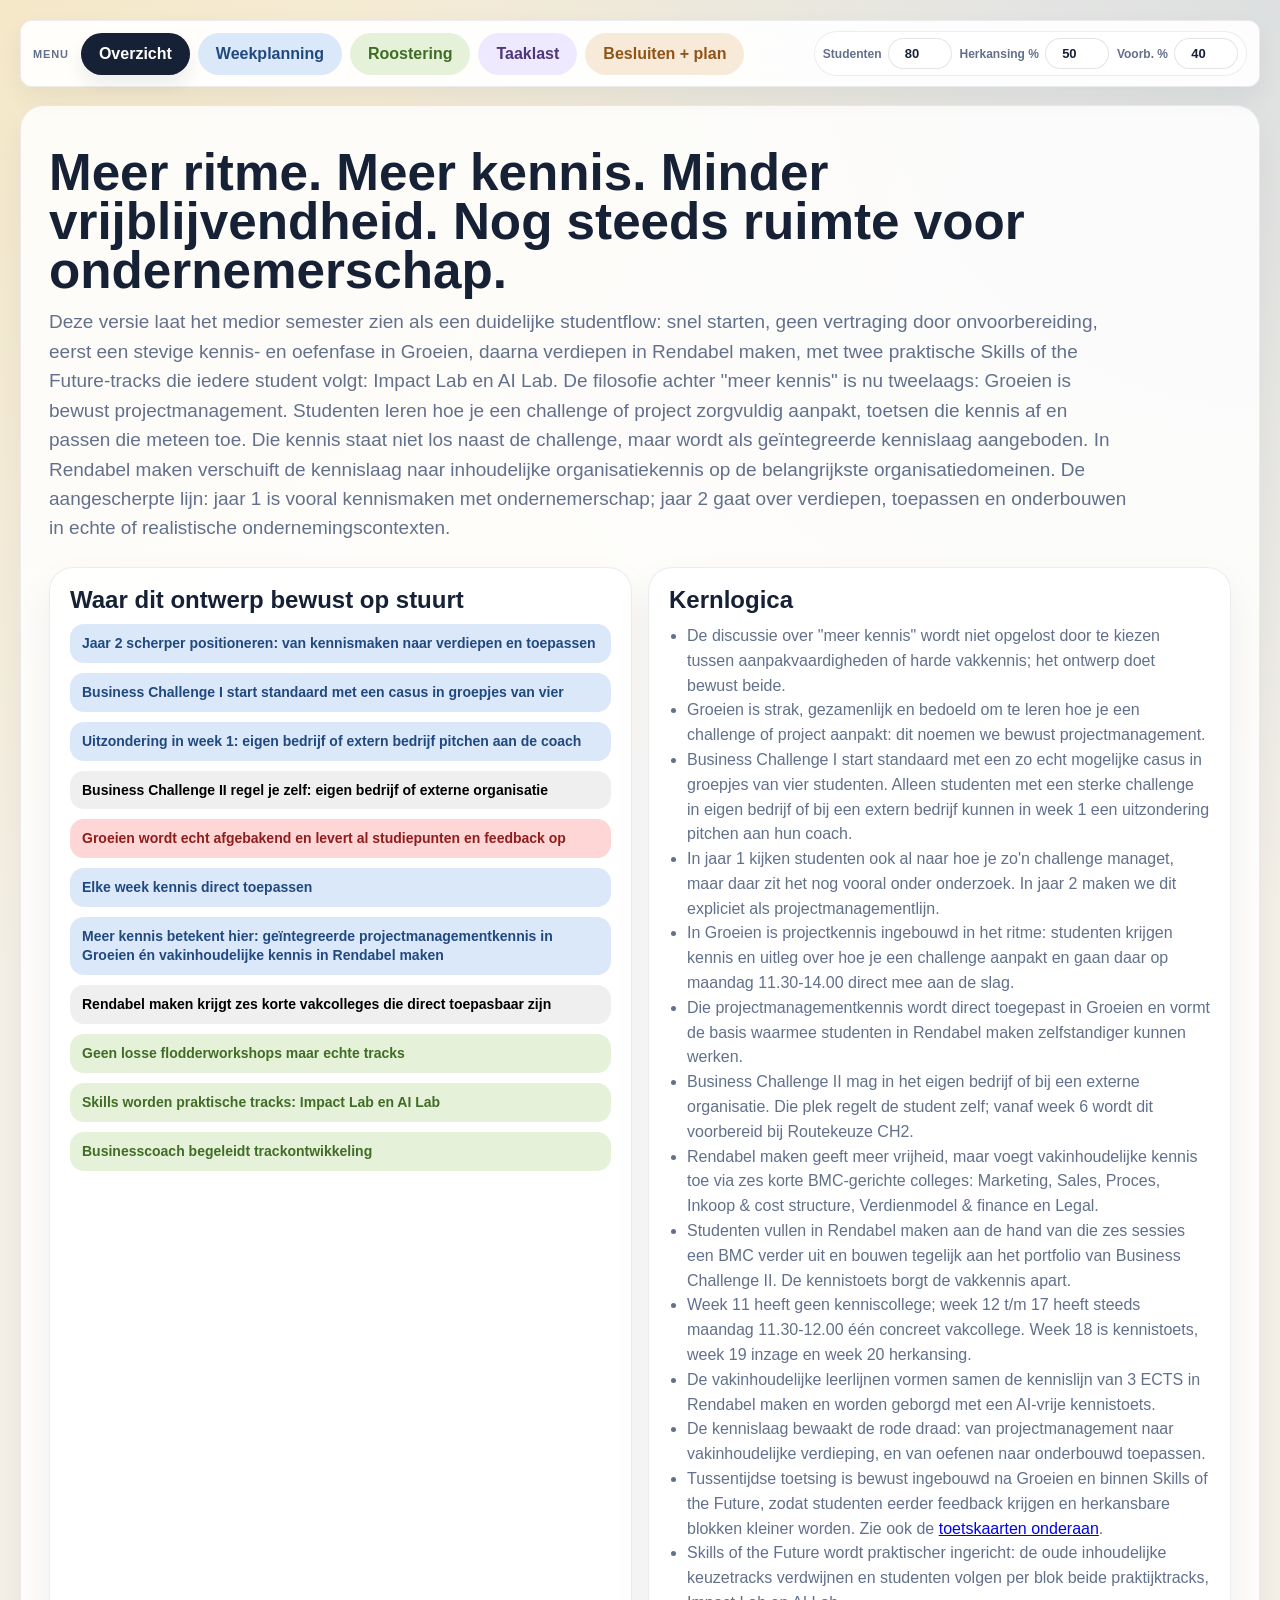
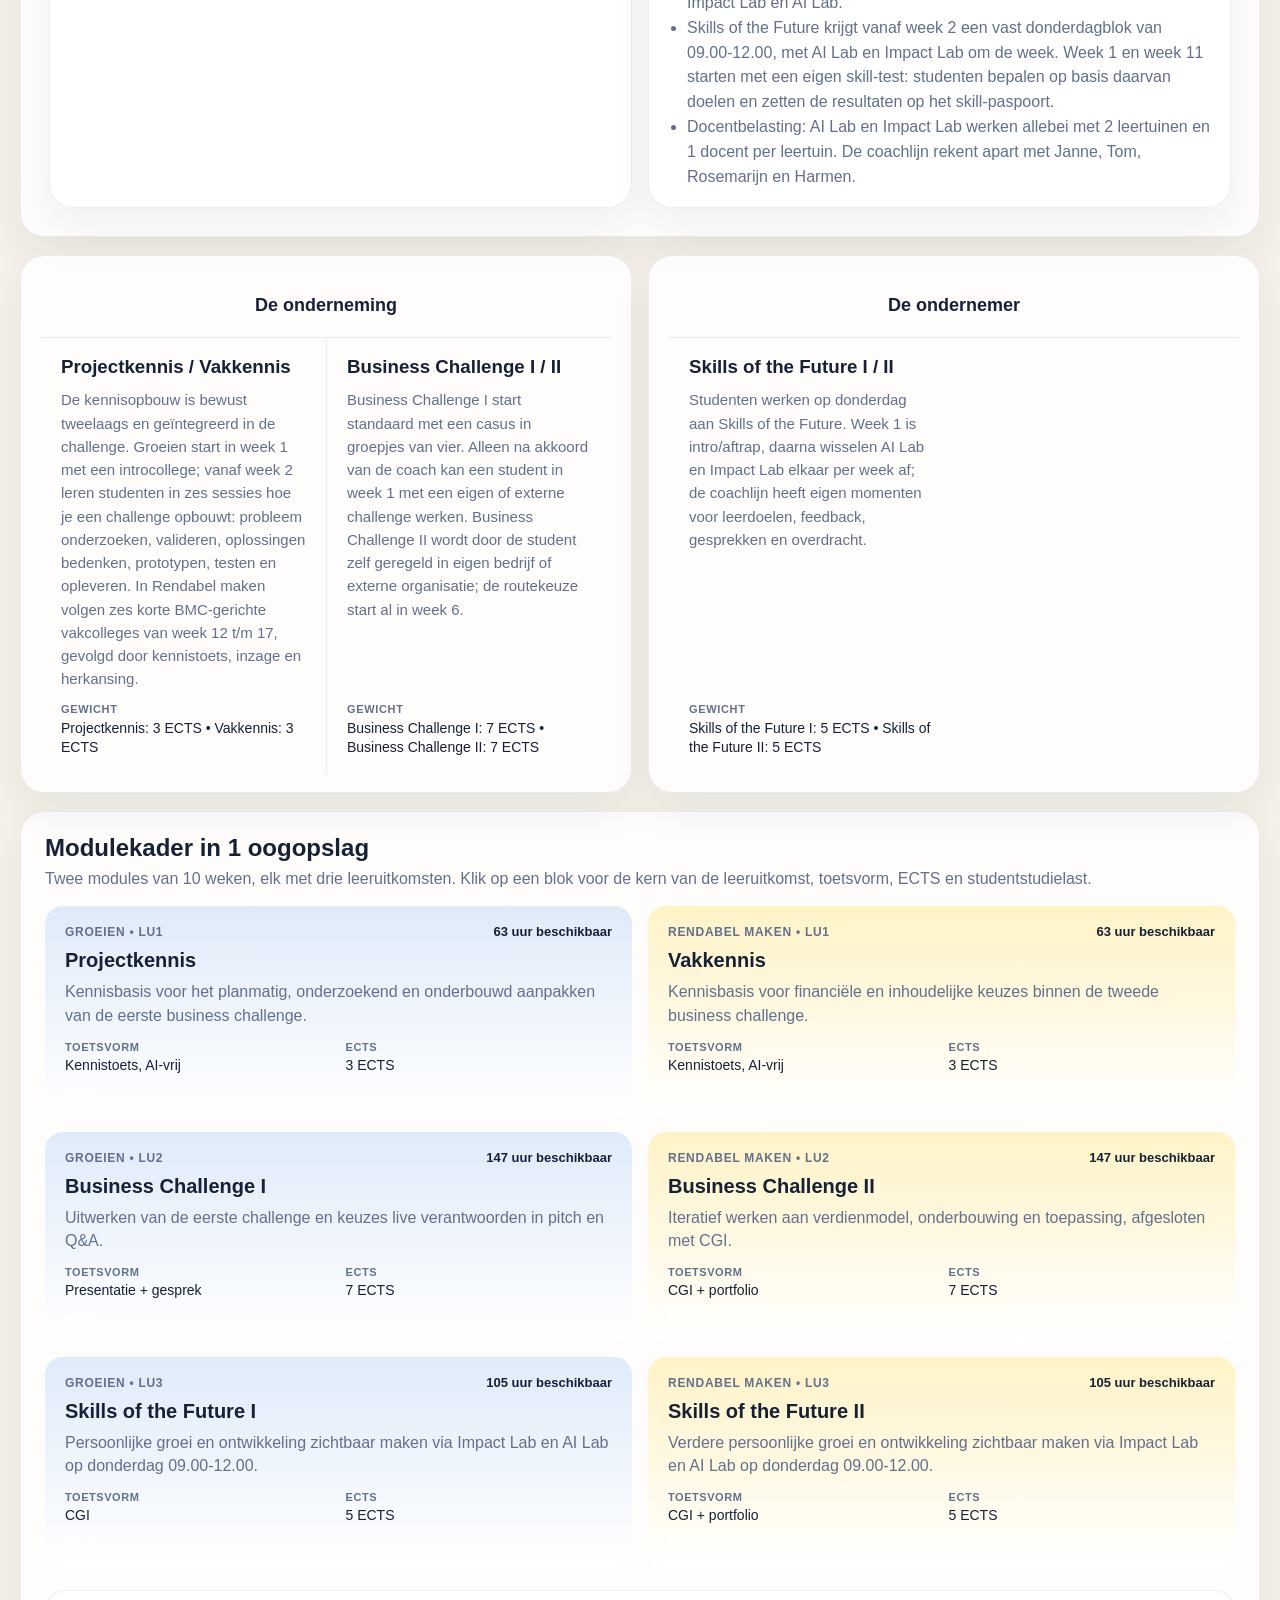
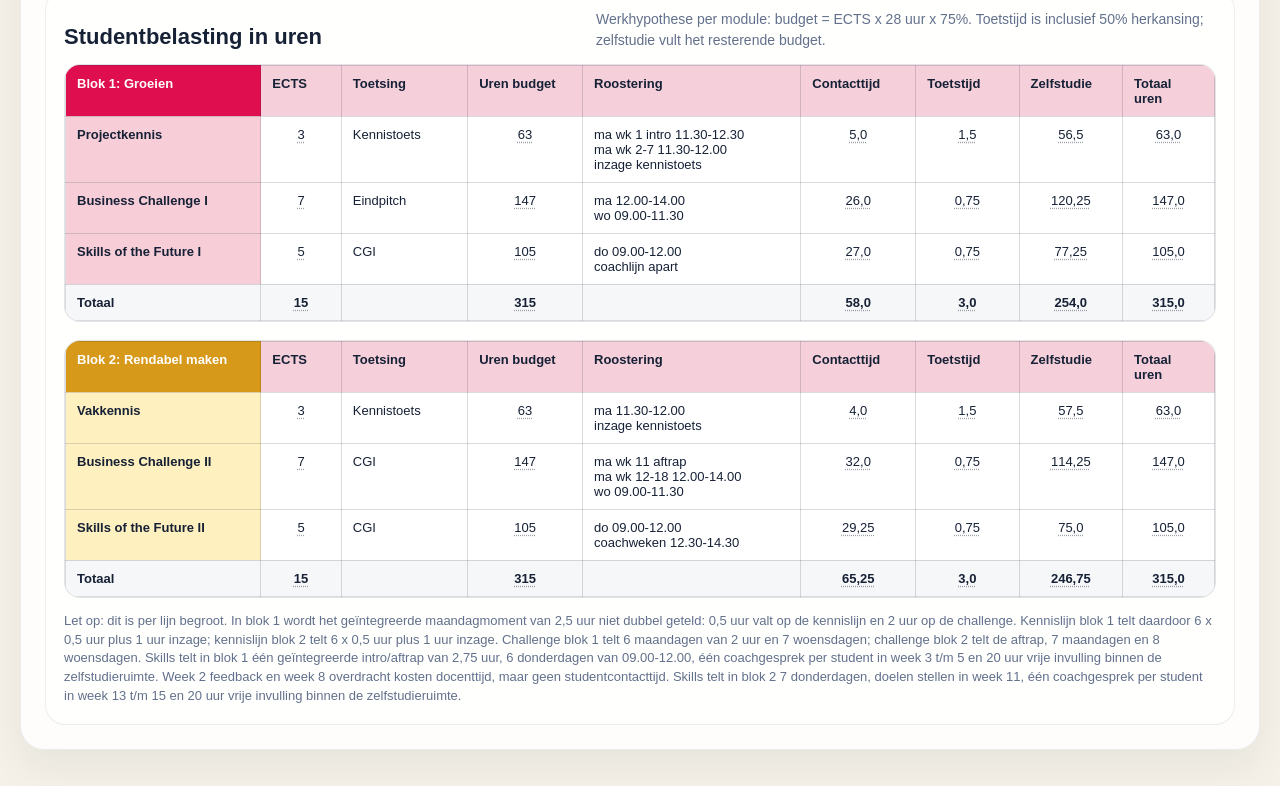
==== docs/besluiten/index.html @ fa3665d4 "update" ====
<!DOCTYPE html>
<html lang="nl">
  <head>
    <meta charset="utf-8" />
    <meta name="viewport" content="width=device-width, initial-scale=1" />
    <title>Praatplaat Medior Semester v52</title>
    <style>
      :root {
        --ink: #162136;
        --muted: #62708c;
        --page: #f5f1e8;
        --panel: rgba(255, 255, 255, 0.84);
        --slate: #2f3849;
        --blue: #2f61a8;
        --blue-soft: #dbe8f9;
        --green: #5f9d36;
        --green-soft: #e5f2d9;
        --orange: #d98b2f;
        --orange-soft: #f8ead8;
        --yellow: #f4bf3a;
        --yellow-soft: #fff1bf;
        --red: #d60000;
        --red-soft: #ffd6d6;
      }

      * {
        box-sizing: border-box;
      }

      body {
        margin: 0;
        font-family: "Avenir Next", "Segoe UI", sans-serif;
        background:
          radial-gradient(circle at top left, rgba(244, 191, 58, 0.18), transparent 24%),
          radial-gradient(circle at top right, rgba(47, 97, 168, 0.12), transparent 22%),
          var(--page);
        color: var(--ink);
      }

      .page {
        width: min(1680px, calc(100vw - 40px));
        margin: 20px auto 36px;
      }

      .panel,
      .card {
        background: var(--panel);
        border: 1px solid rgba(22, 33, 54, 0.08);
        border-radius: 24px;
        box-shadow: 0 18px 40px rgba(22, 33, 54, 0.06);
      }

      .hero {
        padding: 26px 28px 28px;
      }

      .eyebrow {
        display: inline-flex;
        align-items: center;
        padding: 8px 12px;
        border-radius: 999px;
        background: #ece3d1;
        color: #6c5114;
        font-size: 12px;
        font-weight: 800;
        letter-spacing: 0.08em;
        text-transform: uppercase;
      }

      h1 {
        margin: 16px 0 12px;
        font-size: clamp(34px, 4vw, 60px);
        line-height: 0.96;
        max-width: 1100px;
      }

      .lead {
        margin: 0;
        max-width: 1080px;
        font-size: 19px;
        line-height: 1.55;
        color: var(--muted);
      }

      .hero-grid,
      .summary-grid,
      .ects-grid {
        display: grid;
        gap: 16px;
      }

      .hero-grid {
        grid-template-columns: repeat(2, minmax(0, 1fr));
        margin-top: 24px;
      }

      .summary-grid {
        grid-template-columns: repeat(2, minmax(0, 1fr));
        margin-top: 18px;
      }

      .module-overview-panel {
        margin-top: 18px;
        padding: 22px 24px 24px;
      }

      .module-overview-panel h2,
      .module-overview-panel > p {
        margin: 0;
      }

      .module-overview-panel > p {
        margin-top: 8px;
        color: var(--muted);
      }

      .module-overview-grid {
        display: grid;
        grid-template-columns: repeat(2, minmax(0, 1fr));
        gap: 14px 16px;
        margin-top: 18px;
      }

      .module-overview-card {
        padding: 18px 20px;
        border-radius: 18px;
        background: rgba(255, 255, 255, 0.88);
        border: 1px solid rgba(22, 33, 54, 0.08);
        color: var(--ink);
      }

      .module-overview-card.blue {
        background: linear-gradient(180deg, rgba(219, 232, 249, 0.88), rgba(255, 255, 255, 0.92));
      }

      .module-overview-card.yellow {
        background: linear-gradient(180deg, rgba(255, 241, 191, 0.88), rgba(255, 255, 255, 0.92));
      }

      .module-overview-top {
        display: flex;
        align-items: baseline;
        justify-content: space-between;
        gap: 12px;
        margin-bottom: 10px;
      }

      .module-overview-label {
        font-size: 12px;
        font-weight: 800;
        letter-spacing: 0.06em;
        text-transform: uppercase;
        color: var(--muted);
      }

      .module-overview-hours {
        font-size: 13px;
        font-weight: 700;
        color: var(--ink);
        white-space: nowrap;
      }

      .module-overview-card h3 {
        margin: 0 0 8px;
        font-size: 20px;
      }

      .module-overview-card p {
        margin: 0;
        color: var(--muted);
        line-height: 1.45;
      }

      .module-overview-meta {
        margin-top: 14px;
        display: grid;
        grid-template-columns: repeat(2, minmax(0, 1fr));
        gap: 10px 14px;
      }

      .module-overview-meta span {
        display: block;
      }

      .module-overview-meta-label {
        font-size: 11px;
        font-weight: 800;
        letter-spacing: 0.05em;
        text-transform: uppercase;
        color: var(--muted);
      }

      .module-overview-meta-value {
        margin-top: 3px;
        font-size: 14px;
        line-height: 1.35;
        color: var(--ink);
      }

      .student-load-overview {
        margin-top: 22px;
        padding: 18px;
        border-radius: 20px;
        background: rgba(255, 255, 255, 0.72);
        border: 1px solid rgba(22, 33, 54, 0.08);
      }

      .student-load-overview-head {
        display: flex;
        align-items: end;
        justify-content: space-between;
        gap: 16px;
        margin-bottom: 14px;
      }

      .student-load-overview-head h3,
      .student-load-overview-head p {
        margin: 0;
      }

      .student-load-overview-head h3 {
        font-size: 22px;
      }

      .student-load-overview-head p {
        max-width: 620px;
        color: var(--muted);
        font-size: 14px;
        line-height: 1.45;
      }

      .student-load-modules {
        display: grid;
        gap: 18px;
      }

      .student-load-table-wrap {
        overflow-x: auto;
        border-radius: 16px;
        border: 1px solid rgba(22, 33, 54, 0.12);
        background: #fff;
      }

      .student-load-table {
        width: 100%;
        min-width: 980px;
        table-layout: fixed;
        border-collapse: collapse;
        color: var(--ink);
        font-size: 13px;
      }

      .student-load-table th,
      .student-load-table td {
        padding: 10px 11px;
        border: 1px solid rgba(22, 33, 54, 0.16);
        vertical-align: top;
      }

      .student-load-table th {
        background: #f5d0da;
        text-align: left;
        font-weight: 800;
      }

      .student-load-table .module-name {
        background: #df0f4f;
        color: #fff;
        font-weight: 900;
      }

      .student-load-table .module-name.yellow {
        background: #d79919;
      }

      .student-load-table .line-name {
        background: #f7ced8;
        font-weight: 800;
      }

      .student-load-table .line-name.yellow {
        background: #fff1bf;
      }

      .student-load-table .number {
        text-align: center;
        white-space: nowrap;
      }

      .student-load-table [data-cell-note] {
        cursor: help;
        text-decoration: underline dotted rgba(22, 33, 54, 0.42);
        text-underline-offset: 3px;
      }

      .student-load-table .total-row td {
        background: rgba(22, 33, 54, 0.035);
        font-weight: 900;
      }

      .student-load-note {
        margin: 12px 0 0;
        color: var(--muted);
        font-size: 13px;
        line-height: 1.45;
      }

      .cell-note-popover {
        position: fixed;
        z-index: 40;
        max-width: 320px;
        padding: 12px 14px;
        border-radius: 14px;
        background: var(--ink);
        color: #fff;
        box-shadow: 0 18px 40px rgba(22, 33, 54, 0.22);
        font-size: 13px;
        line-height: 1.45;
      }

      .cell-note-popover strong {
        display: block;
        margin-bottom: 4px;
      }

      .summary-cluster {
        padding: 0;
        overflow: hidden;
      }

      .summary-cluster-head {
        display: flex;
        align-items: center;
        justify-content: center;
        min-height: 64px;
        padding: 14px 18px;
        border-bottom: 1px solid rgba(22, 33, 54, 0.08);
        font-size: 18px;
        font-weight: 800;
        text-align: center;
      }

      .summary-cluster-grid {
        display: grid;
        grid-template-columns: repeat(2, minmax(0, 1fr));
        flex: 1;
      }

      .summary-subcard {
        min-height: 100%;
        padding: 18px 20px;
        display: flex;
        flex-direction: column;
      }

      .summary-subcard + .summary-subcard {
        border-left: 1px solid rgba(22, 33, 54, 0.08);
      }

      .ects-grid {
        grid-template-columns: repeat(4, minmax(220px, 1fr));
        margin-top: 18px;
      }

      .deadline-grid {
        display: grid;
        grid-template-columns: repeat(3, minmax(0, 1fr));
        gap: 14px;
        margin-top: 18px;
      }

      .deadline-card {
        border: 1px solid rgba(22, 33, 54, 0.08);
        border-radius: 18px;
        padding: 16px;
        background: #fff;
        box-shadow: 0 12px 30px rgba(22, 33, 54, 0.05);
      }

      .deadline-card.blue {
        background: var(--blue-soft);
      }

      .deadline-card.green {
        background: var(--green-soft);
      }

      .deadline-card.yellow {
        background: var(--yellow-soft);
      }

      .deadline-card h3 {
        margin: 0 0 10px;
        font-size: 18px;
      }

      .deadline-card ul {
        margin: 0;
        padding-left: 18px;
        color: #38465f;
        line-height: 1.45;
      }

      .deadline-card li + li {
        margin-top: 8px;
      }

      .deadline-card strong {
        color: var(--ink);
      }

      .assessments-panel {
        margin-top: 22px;
        padding: 22px 24px 24px;
      }

      .assessments-panel h2,
      .assessments-panel > p {
        margin: 0;
      }

      .assessments-panel > p {
        margin-top: 8px;
        color: var(--muted);
      }

      .card {
        padding: 18px 20px;
      }

      .summary-grid .card {
        display: flex;
        flex-direction: column;
      }

      .card h2,
      .card h3 {
        margin: 0 0 10px;
      }

      .summary-meta {
        margin-top: auto;
        padding-top: 12px;
        display: flex;
        flex-direction: column;
        gap: 4px;
      }

      .summary-meta-label {
        font-size: 11px;
        font-weight: 800;
        letter-spacing: 0.06em;
        text-transform: uppercase;
        color: var(--muted);
      }

      .summary-meta-value {
        font-size: 14px;
        line-height: 1.35;
        color: var(--ink);
      }

      .mini-list {
        margin: 0;
        padding-left: 18px;
        color: var(--muted);
        line-height: 1.55;
      }

      .coverage-location {
        display: block;
        margin-top: 3px;
        color: var(--ink);
        font-size: 14px;
        font-weight: 700;
      }

      .decision-status {
        display: inline-flex;
        align-items: center;
        margin-right: 6px;
        padding: 2px 7px;
        border-radius: 999px;
        background: rgba(93, 152, 53, 0.16);
        color: #356b17;
        font-size: 10px;
        font-weight: 900;
        letter-spacing: 0.04em;
        text-transform: uppercase;
      }

      .decision-callout {
        margin-top: 18px;
        padding: 16px 18px;
        border: 1px solid rgba(47, 97, 168, 0.18);
        border-radius: 16px;
        background: rgba(219, 232, 249, 0.42);
      }

      .decision-callout h3 {
        margin: 0 0 10px;
        font-size: 17px;
      }

      .decision-callout.urgent {
        border-color: rgba(206, 41, 36, 0.28);
        background: rgba(255, 218, 218, 0.52);
      }

      .decision-priority {
        display: inline-flex;
        align-items: center;
        justify-content: center;
        width: 22px;
        height: 22px;
        margin-right: 8px;
        border-radius: 999px;
        background: #ce2924;
        color: #fff;
        font-size: 14px;
        font-weight: 950;
      }

      .chips {
        display: grid;
        grid-template-columns: 1fr;
        gap: 10px;
      }

      .quick-nav {
        display: flex;
        flex-wrap: wrap;
        gap: 12px;
        margin-top: 18px;
      }

      .site-menu {
        position: sticky;
        top: 0;
        z-index: 20;
        display: flex;
        flex-wrap: wrap;
        gap: 8px;
        align-items: center;
        margin: 0 0 18px;
        padding: 10px 12px;
        border: 1px solid rgba(22, 33, 54, 0.08);
        border-radius: 12px;
        background: rgba(255, 255, 255, 0.92);
        backdrop-filter: blur(12px);
        box-shadow: 0 10px 24px rgba(22, 33, 54, 0.06);
      }

      .page-surface[hidden] {
        display: none !important;
      }

      .site-menu .assumption-controls {
        margin-left: auto;
      }

      .site-menu-label {
        margin-right: 4px;
        color: var(--muted);
        font-size: 11px;
        font-weight: 800;
        letter-spacing: 0.08em;
        text-transform: uppercase;
      }

      .quick-nav .mode-switch {
        margin-left: auto;
      }

      .nav-pill {
        border: 0;
        border-radius: 999px;
        padding: 12px 18px;
        font: inherit;
        font-size: 16px;
        font-weight: 800;
        cursor: pointer;
        transition: transform 0.14s ease, box-shadow 0.14s ease;
      }

      .nav-pill.active {
        box-shadow: inset 0 0 0 2px rgba(22, 33, 54, 0.18), 0 10px 18px rgba(22, 33, 54, 0.08);
      }

      .nav-pill:hover {
        transform: translateY(-1px);
        box-shadow: 0 10px 18px rgba(22, 33, 54, 0.09);
      }

      .nav-pill.neutral {
        background: var(--ink);
        color: #fff;
      }

      .nav-pill.blue {
        background: var(--blue-soft);
        color: #20497f;
      }

      .nav-pill.yellow {
        background: var(--yellow-soft);
        color: #5f4800;
      }

      .nav-pill.green {
        background: var(--green-soft);
        color: #406d25;
      }

      .nav-pill.orange {
        background: var(--orange-soft);
        color: #8f5518;
      }

      .nav-pill.red {
        background: var(--red-soft);
        color: #980000;
      }

      .nav-pill.purple {
        background: #efe9ff;
        color: #4d377a;
      }

      .chip {
        border: 0;
        padding: 10px 12px;
        border-radius: 14px;
        font: inherit;
        font-size: 14px;
        font-weight: 700;
        line-height: 1.35;
        text-align: left;
        cursor: pointer;
        transition: transform 0.14s ease, box-shadow 0.14s ease;
      }

      .chip:hover {
        transform: translateY(-1px);
        box-shadow: 0 10px 18px rgba(22, 33, 54, 0.09);
      }

      .chip.blue {
        background: var(--blue-soft);
        color: #20497f;
      }

      .chip.green {
        background: var(--green-soft);
        color: #406d25;
      }

      .chip.orange {
        background: var(--orange-soft);
        color: #8f5518;
      }

      .chip.red {
        background: var(--red-soft);
        color: #8f1d1d;
      }

      .canvas {
        margin-top: 22px;
        padding: 24px;
        overflow: auto;
        position: relative;
      }

      .canvas-head {
        display: flex;
        justify-content: space-between;
        gap: 16px;
        align-items: end;
        margin-bottom: 18px;
      }

      .canvas-head h2,
      .canvas-head p {
        margin: 0;
      }

      .canvas-head p {
        color: var(--muted);
      }

      .hours-legend {
        display: flex;
        flex-wrap: wrap;
        gap: 8px;
        margin-top: 10px;
      }

      .hours-legend-item {
        display: inline-flex;
        align-items: center;
        gap: 6px;
        padding: 6px 9px;
        border-radius: 999px;
        background: rgba(22, 33, 54, 0.05);
        color: var(--muted);
        font-size: 12px;
        font-weight: 700;
      }

      .hours-legend-code {
        color: var(--ink);
        font-weight: 800;
      }

      .timeline-wrap {
        position: relative;
        width: max-content;
        min-width: 100%;
        padding-bottom: 18px;
      }

      .timeline {
        display: grid;
        grid-template-columns: 46px 150px repeat(20, 152px);
        column-gap: 4px;
        row-gap: 18px;
        width: max-content;
      }

      .week,
      .phase,
      .lane-title,
      .block {
        border-radius: 18px;
      }

      .week {
        background: var(--slate);
        color: #fff;
        text-align: center;
        padding: 9px 4px;
        font-size: 12px;
        font-weight: 800;
        position: sticky;
        top: 0;
        z-index: 7;
        box-shadow: 0 8px 18px rgba(22, 33, 54, 0.08);
      }

      .week-meta {
        display: block;
        margin-top: 3px;
        color: rgba(255, 255, 255, 0.72);
        font-size: 9px;
        font-weight: 700;
        letter-spacing: 0;
        line-height: 1.1;
        text-transform: none;
      }

      .week-kw {
        color: rgba(255, 255, 255, 0.54);
      }

      .week.corner {
        grid-column: 1 / span 2;
        display: flex;
        align-items: center;
        justify-content: center;
        left: 0;
        z-index: 8;
        box-shadow: 8px 0 18px rgba(22, 33, 54, 0.08), 0 8px 18px rgba(22, 33, 54, 0.08);
      }

      .phase {
        padding: 12px 14px;
        font-size: 14px;
        font-weight: 800;
        text-align: center;
      }

      .phase.base {
        background: var(--blue);
        color: #fff;
      }

      .phase.ch1 {
        background: var(--green);
        color: #fff;
      }

      .phase.ch2 {
        background: var(--yellow);
        color: #433400;
      }

      .phase.toetsing {
        background: var(--red);
        color: #fff;
      }

      .lane-title {
        grid-column: 2;
        padding: 12px;
        border: 1px solid rgba(22, 33, 54, 0.08);
        display: flex;
        flex-direction: column;
        gap: 8px;
        justify-content: center;
        position: sticky;
        left: 50px;
        z-index: 5;
        box-shadow: 8px 0 18px rgba(22, 33, 54, 0.08);
        cursor: pointer;
        transition: box-shadow 0.14s ease, transform 0.14s ease;
      }

      .lane-title:hover {
        transform: translateY(-1px);
      }

      .lane-title strong {
        font-size: 16px;
        line-height: 1.1;
      }

      .lane-title.has-group {
        padding-left: 16px;
      }

      .lane-group-rail {
        display: none;
      }

      .lane-group-block {
        position: sticky;
        left: 0;
        justify-self: stretch;
        z-index: 6;
        margin: 0;
        border-radius: 18px;
        background: rgba(255, 255, 255, 0.82);
        border: 1px solid rgba(22, 33, 54, 0.08);
        box-shadow: 8px 0 18px rgba(22, 33, 54, 0.06);
        display: flex;
        align-items: center;
        justify-content: center;
        pointer-events: none;
      }

      .lane-group-block.spaced {
        margin-top: 20px;
        margin-bottom: -8px;
      }

      .timeline > .block.orange {
        margin-top: 20px;
      }

      .lane-group-block span {
        color: var(--ink);
        font-size: 11px;
        font-weight: 800;
        letter-spacing: 0.08em;
        text-transform: uppercase;
        writing-mode: vertical-rl;
        transform: rotate(180deg);
        text-align: center;
        line-height: 1.1;
      }

      .lane-content {
        display: flex;
        flex-direction: column;
        justify-content: center;
        gap: 8px;
        min-width: 0;
      }

      .lane-title span {
        font-size: 12px;
        line-height: 1.45;
        color: var(--muted);
      }

      .lane-title.blue {
        background: #eef4fd;
      }

      .lane-title.neutral {
        background: #f3f0e8;
      }

      .lane-title.green {
        background: #edf7e6;
      }

      .lane-title.orange {
        background: #fcf0e2;
      }

      .lane-title.focused {
        box-shadow: 8px 0 18px rgba(22, 33, 54, 0.08), 0 0 0 4px rgba(22, 33, 54, 0.08);
      }

      .lane-title.blue.focused {
        box-shadow: 8px 0 18px rgba(22, 33, 54, 0.08), 0 0 0 4px rgba(35, 86, 155, 0.16);
      }

      .lane-title.neutral.focused {
        box-shadow: 8px 0 18px rgba(22, 33, 54, 0.08), 0 0 0 4px rgba(96, 82, 53, 0.12);
      }

      .lane-title.green.focused {
        box-shadow: 8px 0 18px rgba(22, 33, 54, 0.08), 0 0 0 4px rgba(93, 152, 53, 0.16);
      }

      .lane-title.orange.focused {
        box-shadow: 8px 0 18px rgba(22, 33, 54, 0.08), 0 0 0 4px rgba(217, 134, 48, 0.18);
      }

      .lane-top {
        display: flex;
        justify-content: space-between;
        gap: 12px;
        align-items: start;
      }

      .block {
        border: 1px solid rgba(22, 33, 54, 0.08);
        min-height: 88px;
        padding: 11px 10px 9px;
        background: #fff;
        position: relative;
      }

      .block h3 {
        margin: 0 0 6px;
        font-size: 15px;
        line-height: 1.15;
      }

      .block p {
        margin: 0;
        font-size: 13px;
        line-height: 1.35;
        color: #38465f;
      }

      .block .block-subtitle {
        margin-top: 6px;
        color: #5f6f8b;
        font-size: 11px;
        font-weight: 700;
        line-height: 1.25;
      }

      .block.compact {
        min-height: 72px;
        padding: 10px 11px 9px;
      }

      .block.compact h3 {
        font-size: 15px;
      }

      .block.compact p {
        font-size: 13px;
      }

      .block.blue {
        background: var(--blue-soft);
      }

      .block.green {
        background: var(--green-soft);
      }

      .block.orange {
        background: var(--orange-soft);
      }

      .block.yellow {
        background: var(--yellow-soft);
      }

      .block.red {
        background: var(--red-soft);
        border-color: rgba(214, 0, 0, 0.3);
      }

      .block.ghost {
        background: rgba(255, 255, 255, 0.55);
      }

      .block.clickable {
        cursor: pointer;
        transition: transform 0.14s ease, box-shadow 0.14s ease, border-color 0.14s ease;
      }

      .block.clickable:hover {
        transform: translateY(-2px);
        box-shadow: 0 10px 22px rgba(22, 33, 54, 0.09);
      }

      .block.clickable.active {
        border-color: rgba(22, 33, 54, 0.22);
        box-shadow: 0 0 0 3px rgba(35, 86, 155, 0.12);
      }

      .block.retired-track {
        display: none !important;
      }

      .block.clickable::after {
        content: "Meer";
        display: inline-flex;
        align-items: center;
        justify-content: center;
        margin-top: 8px;
        padding: 0;
        border-radius: 999px;
        background: transparent;
        color: rgba(98, 112, 140, 0.78);
        font-size: 9px;
        font-weight: 800;
        letter-spacing: 0.05em;
        text-transform: uppercase;
      }

      .badge {
        display: inline-block;
        margin-top: 8px;
        padding: 6px 8px;
        border-radius: 10px;
        background: rgba(255, 255, 255, 0.78);
        font-size: 11px;
        font-weight: 800;
        letter-spacing: 0.04em;
        text-transform: uppercase;
      }

      .badge.deadline {
        background: rgba(214, 0, 0, 0.12);
        color: #980000;
      }

      .timeline .block:has(.badge.deadline) {
        padding-bottom: 42px;
      }

      .timeline .block .badge.deadline {
        position: absolute;
        right: 10px;
        bottom: 9px;
        margin-top: 0;
        max-width: calc(100% - 20px);
        text-align: right;
      }

      .badge.align-end {
        display: table;
        margin-left: auto;
      }

      .split-lines {
        display: grid;
        gap: 7px;
        margin-top: 8px;
      }

      .split-line {
        display: grid;
        grid-template-columns: minmax(0, 1fr) auto;
        gap: 8px;
        align-items: center;
        min-height: 34px;
        padding: 7px 8px;
        border-radius: 11px;
        background: rgba(255, 255, 255, 0.38);
        border: 1px solid rgba(22, 33, 54, 0.08);
      }

      .split-line + .split-line {
        border-top-color: rgba(22, 33, 54, 0.14);
      }

      .split-line strong {
        display: block;
        font-size: 13px;
        line-height: 1.1;
      }

      .split-line em {
        display: block;
        margin-top: 2px;
        color: #6c5a24;
        font-size: 10px;
        font-style: normal;
        font-weight: 700;
        letter-spacing: 0.03em;
        text-transform: uppercase;
      }

      .route-lines,
      .sprint-lanes {
        display: grid;
        gap: 7px;
        margin-top: 10px;
      }

      .route-line,
      .sprint-lane,
      .coach-moment {
        display: grid;
        grid-template-columns: 90px minmax(0, 1fr);
        gap: 8px;
        align-items: start;
        padding: 8px 9px;
        border-radius: 12px;
        background: rgba(255, 255, 255, 0.56);
        border: 1px solid rgba(22, 33, 54, 0.08);
      }

      .route-time,
      .sprint-time,
      .coach-moment-label {
        color: #6b550e;
        font-size: 10px;
        font-weight: 900;
        letter-spacing: 0.03em;
        line-height: 1.2;
        text-transform: uppercase;
      }

      .route-title,
      .sprint-title,
      .coach-moment-title {
        display: block;
        color: var(--ink);
        font-size: 13px;
        font-weight: 900;
        line-height: 1.15;
      }

      .coach-moment {
        margin-top: 10px;
        grid-template-columns: 68px minmax(0, 1fr);
      }

      .coach-moment-detail {
        display: block;
        margin-top: 2px;
        color: #5d6d89;
        font-size: 11px;
        font-style: normal;
        font-weight: 700;
        line-height: 1.2;
      }

      .route-detail,
      .sprint-detail {
        display: block;
        margin-top: 2px;
        color: #6c5a24;
        font-size: 10px;
        font-weight: 700;
        line-height: 1.25;
      }

      .sprint-lane {
        grid-template-columns: 98px minmax(0, 1fr);
        padding: 7px 8px;
      }

      .mini-test {
        display: inline-flex;
        align-items: center;
        justify-content: center;
        padding: 4px 6px;
        border-radius: 999px;
        background: var(--red);
        color: #fff;
        font-size: 9px;
        font-weight: 900;
        letter-spacing: 0.05em;
        text-transform: uppercase;
        white-space: nowrap;
      }

      .block-drawer {
        display: none;
        position: absolute;
        top: 0;
        left: 0;
        width: min(360px, calc(100vw - 96px));
        padding: 18px 20px;
        border-radius: 18px;
        background: rgba(255, 255, 255, 0.94);
        border: 1px solid rgba(22, 33, 54, 0.1);
        box-shadow: 0 18px 36px rgba(22, 33, 54, 0.16);
        z-index: 20;
        backdrop-filter: blur(8px);
      }

      .block-drawer.active {
        display: block;
      }

      .block-drawer::before {
        content: "";
        position: absolute;
        top: 24px;
        left: -10px;
        width: 20px;
        height: 20px;
        background: rgba(255, 255, 255, 0.94);
        border-left: 1px solid rgba(22, 33, 54, 0.1);
        border-top: 1px solid rgba(22, 33, 54, 0.1);
        transform: rotate(-45deg);
      }

      .block-drawer.align-right::before {
        left: auto;
        right: -10px;
        border-left: 0;
        border-top: 0;
        border-right: 1px solid rgba(22, 33, 54, 0.1);
        border-bottom: 1px solid rgba(22, 33, 54, 0.1);
      }

      .block-drawer-top {
        display: flex;
        justify-content: space-between;
        gap: 16px;
        align-items: start;
        margin-bottom: 12px;
      }

      .block-drawer-label {
        font-size: 12px;
        font-weight: 800;
        letter-spacing: 0.08em;
        text-transform: uppercase;
        color: var(--muted);
        margin-bottom: 4px;
      }

      .block-drawer h3 {
        margin: 0 0 4px;
        font-size: 24px;
      }

      .block-drawer p {
        margin: 0;
        color: var(--muted);
        line-height: 1.55;
      }

      .block-drawer-body {
        border-top: 1px solid rgba(22, 33, 54, 0.08);
        padding-top: 12px;
      }

      .block-drawer-body p + p {
        margin-top: 10px;
      }

      .block-drawer-body strong {
        display: block;
        margin-bottom: 2px;
        color: var(--ink);
      }

      .block-drawer-close {
        border: 0;
        background: transparent;
        color: rgba(22, 33, 54, 0.72);
        border-radius: 999px;
        width: 32px;
        height: 32px;
        padding: 0;
        font: inherit;
        font-size: 22px;
        line-height: 1;
        font-weight: 500;
        cursor: pointer;
      }

      .block-drawer-close:hover {
        background: rgba(22, 33, 54, 0.06);
        color: var(--ink);
      }

      .ects-card {
        padding: 18px;
        border-radius: 18px;
        color: #fff;
      }

      .summary-clickable {
        position: relative;
        border: 0;
        width: 100%;
        text-align: left;
        cursor: pointer;
        transition: transform 0.14s ease, box-shadow 0.14s ease;
      }

      .summary-clickable:hover {
        transform: translateY(-2px);
        box-shadow: 0 12px 24px rgba(22, 33, 54, 0.12);
      }

      .summary-clickable.active {
        box-shadow: 0 0 0 4px rgba(255, 255, 255, 0.22), 0 12px 24px rgba(22, 33, 54, 0.14);
      }

      .summary-clickable::after {
        content: "Meer";
        display: inline-flex;
        align-items: center;
        justify-content: center;
        margin-top: 12px;
        padding: 0;
        border-radius: 999px;
        background: transparent;
        color: rgba(255, 255, 255, 0.72);
        font-size: 10px;
        font-weight: 800;
        letter-spacing: 0.05em;
        text-transform: uppercase;
      }

      .assessment-line {
        display: block;
        margin-top: 6px;
        font-size: 15px;
        font-weight: 700;
        opacity: 0.92;
      }

      #ects-section {
        scroll-margin-top: 90px;
      }

      #plan-section {
        scroll-margin-top: 90px;
      }

      .action-plan-panel {
        margin-top: 18px;
      }

      .plan-overview {
        display: grid;
        grid-template-columns: repeat(3, minmax(0, 1fr));
        gap: 6px;
        margin-top: 10px;
      }

      .plan-stat {
        padding: 7px 9px;
        border-radius: 8px;
        background: rgba(22, 33, 54, 0.05);
      }

      .plan-stat span {
        display: block;
        color: var(--muted);
        font-size: 9px;
        font-weight: 600;
        letter-spacing: 0.04em;
        text-transform: uppercase;
      }

      .plan-stat strong {
        display: block;
        margin-top: 2px;
        color: var(--ink);
        font-size: 16px;
        font-weight: 600;
        line-height: 1;
      }

      .plan-task-list {
        display: grid;
        gap: 8px;
        margin-top: 12px;
      }

      .plan-group {
        border: 1px solid rgba(22, 33, 54, 0.08);
        border-radius: 8px;
        background: rgba(255, 255, 255, 0.72);
        overflow: hidden;
      }

      .plan-group-header {
        display: flex;
        align-items: center;
        justify-content: space-between;
        gap: 8px;
        padding: 7px 9px;
        border-bottom: 1px solid rgba(22, 33, 54, 0.08);
      }

      .plan-group-header h3 {
        margin: 0;
        color: var(--ink);
        font-size: 13px;
        font-weight: 600;
      }

      .plan-progress-pill {
        flex: 0 0 auto;
        padding: 3px 6px;
        border-radius: 999px;
        background: rgba(219, 232, 249, 0.75);
        color: #20497f;
        font-size: 9px;
        font-weight: 600;
      }

      .plan-tasks {
        display: grid;
      }

      .plan-task {
        display: grid;
        grid-template-columns: 18px minmax(0, 1fr) 104px;
        gap: 6px;
        align-items: center;
        padding: 5px 8px;
        border-bottom: 1px solid rgba(22, 33, 54, 0.07);
      }

      .plan-task:last-child {
        border-bottom: 0;
      }

      .plan-task.completed {
        background: rgba(225, 240, 214, 0.45);
      }

      .plan-task-check {
        width: 13px;
        height: 13px;
        margin: 0;
        accent-color: #6d9d46;
      }

      .plan-task-title {
        margin: 0;
        color: var(--ink);
        font-size: 12px;
        font-weight: 500;
        line-height: 1.18;
      }

      .plan-task.completed .plan-task-title {
        text-decoration: line-through;
        color: rgba(22, 33, 54, 0.58);
      }

      .plan-task-meta {
        display: flex;
        flex-wrap: wrap;
        gap: 3px;
        margin-top: 3px;
      }

      .plan-meta-chip {
        display: inline-flex;
        align-items: center;
        max-width: 100%;
        padding: 2px 5px;
        border-radius: 999px;
        background: rgba(22, 33, 54, 0.06);
        color: var(--muted);
        font-size: 9px;
        font-weight: 500;
        line-height: 1.15;
      }

      .plan-owner-select {
        width: 100%;
        border: 1px solid rgba(22, 33, 54, 0.14);
        border-radius: 999px;
        padding: 4px 6px;
        background: #fff;
        color: var(--ink);
        font: inherit;
        font-size: 10px;
        font-weight: 500;
      }

      .mode-switch {
        display: inline-flex;
        align-items: center;
        gap: 4px;
        padding: 4px;
        border-radius: 999px;
        background: rgba(255, 255, 255, 0.78);
        border: 1px solid rgba(22, 33, 54, 0.08);
        box-shadow: inset 0 1px 0 rgba(255, 255, 255, 0.8);
      }

      .mode-button {
        border: 0;
        border-radius: 999px;
        padding: 10px 14px;
        background: transparent;
        color: var(--muted);
        font: inherit;
        font-size: 14px;
        font-weight: 800;
        cursor: pointer;
        transition: background 0.14s ease, color 0.14s ease, transform 0.14s ease;
      }

      .mode-button:hover {
        transform: translateY(-1px);
      }

      .mode-button.active {
        background: var(--ink);
        color: #fff;
      }

      .assumption-controls {
        display: inline-flex;
        align-items: center;
        gap: 8px;
        padding: 6px 8px;
        border-radius: 999px;
        background: rgba(255, 255, 255, 0.78);
        border: 1px solid rgba(22, 33, 54, 0.08);
      }

      .assumption-field {
        display: inline-flex;
        align-items: center;
        gap: 6px;
        color: var(--muted);
        font-size: 12px;
        font-weight: 800;
        white-space: nowrap;
      }

      .assumption-field input {
        width: 64px;
        border: 1px solid rgba(22, 33, 54, 0.12);
        border-radius: 999px;
        padding: 7px 9px;
        background: #fff;
        color: var(--ink);
        font: inherit;
        font-size: 13px;
        font-weight: 800;
        text-align: center;
      }

      body[data-mode="invulling"] .hours-only {
        display: none !important;
      }

      body[data-mode="docenturen"] .invulling-only,
      body[data-mode="studenturen"] .invulling-only {
        display: none !important;
      }

      body[data-mode="studenturen"] .hours-legend {
        display: none !important;
      }

      body[data-mode="invulling"] .block-hours {
        display: none !important;
      }

      .assumptions-panel,
      .hours-summary-panel {
        margin-top: 22px;
        padding: 22px 24px 24px;
      }

      .assumptions-panel h2,
      .assumptions-panel p,
      .hours-summary-panel h2,
      .hours-summary-panel p {
        margin: 0;
      }

      .assumptions-panel > p,
      .hours-summary-panel > p {
        margin-top: 8px;
        color: var(--muted);
      }

      .assumption-list {
        margin: 14px 0 0;
        padding-left: 20px;
        color: var(--muted);
        line-height: 1.55;
      }

      .schedule-agenda {
        display: grid;
        grid-template-columns: 1fr;
        gap: 22px;
        margin-top: 18px;
      }

      .schedule-block {
        border: 1px solid rgba(22, 33, 54, 0.09);
        border-radius: 18px;
        background: rgba(255, 255, 255, 0.86);
        padding: 16px;
        box-shadow: 0 12px 28px rgba(22, 33, 54, 0.06);
      }

      .schedule-block h3 {
        margin: 0 0 12px;
        font-size: 18px;
      }

      .calendar-grid {
        display: grid;
        grid-template-columns: 64px repeat(4, minmax(150px, 1fr));
        grid-template-rows: 42px repeat(16, 60px);
        gap: 4px;
        min-width: 820px;
      }

      .calendar-head,
      .calendar-time,
      .calendar-cell {
        border-radius: 12px;
        border: 1px solid rgba(22, 33, 54, 0.07);
      }

      .calendar-head {
        display: flex;
        align-items: center;
        justify-content: center;
        background: var(--slate);
        color: #fff;
        font-size: 12px;
        font-weight: 900;
        letter-spacing: 0.04em;
        text-transform: uppercase;
      }

      .calendar-time {
        display: flex;
        align-items: flex-start;
        justify-content: flex-end;
        padding: 5px 8px 0 0;
        background: rgba(255, 255, 255, 0.66);
        color: var(--muted);
        font-size: 10px;
        font-weight: 900;
      }

      .calendar-cell {
        background: rgba(255, 255, 255, 0.46);
      }

      .calendar-event {
        z-index: 2;
        padding: 10px 11px;
        border: 1px solid rgba(22, 33, 54, 0.1);
        border-left-width: 6px;
        border-radius: 14px;
        background: #fff;
        overflow: hidden;
      }

      .calendar-event.blue {
        border-left-color: #4269ad;
        background: rgba(219, 232, 249, 0.72);
      }

      .calendar-event.green {
        border-left-color: #6a9f41;
        background: rgba(229, 244, 219, 0.78);
      }

      .calendar-event.yellow {
        border-left-color: #b6901e;
        background: rgba(255, 241, 191, 0.62);
      }

      .schedule-time {
        display: inline-flex;
        align-items: center;
        margin-bottom: 8px;
        padding: 4px 8px;
        border-radius: 999px;
        background: rgba(255, 255, 255, 0.72);
        color: var(--muted);
        font-size: 11px;
        font-weight: 900;
        letter-spacing: 0.04em;
        text-transform: uppercase;
      }

      .calendar-event h4 {
        margin: 0;
        color: var(--ink);
        font-size: 16px;
      }

      .calendar-event p {
        margin: 7px 0 0;
        color: var(--muted);
        line-height: 1.42;
        font-size: 13px;
      }

      .schedule-meta {
        display: flex;
        flex-wrap: wrap;
        gap: 6px;
        margin-top: 10px;
      }

      .schedule-meta span {
        display: inline-flex;
        padding: 4px 7px;
        border-radius: 999px;
        background: rgba(255, 255, 255, 0.72);
        color: var(--ink);
        font-size: 11px;
        font-weight: 800;
      }

      .schedule-note {
        margin: 14px 0 0;
        color: var(--muted);
        line-height: 1.5;
      }

      .hours-table-wrap {
        margin-top: 18px;
        overflow-x: auto;
      }

      .hours-week-table {
        width: 100%;
        min-width: 1220px;
        border-collapse: collapse;
        font-size: 13px;
      }

      .taskload-panel {
        overflow: hidden;
      }

      .taskload-intro {
        max-width: 960px;
      }

      .taskload-context {
        display: grid;
        grid-template-columns: repeat(4, minmax(0, 1fr));
        gap: 10px;
        margin-top: 14px;
      }

      .taskload-context-item {
        padding: 10px 12px;
        border: 1px solid rgba(22, 33, 54, 0.08);
        border-radius: 8px;
        background: rgba(22, 33, 54, 0.04);
      }

      .taskload-context-label {
        display: block;
        color: var(--muted);
        font-size: 10px;
        font-weight: 900;
        letter-spacing: 0.06em;
        text-transform: uppercase;
      }

      .taskload-context-value {
        display: block;
        margin-top: 4px;
        color: var(--ink);
        font-size: 18px;
        font-weight: 900;
      }

      .taskload-grid {
        display: grid;
        gap: 20px;
        margin-top: 18px;
      }

      .taskload-period {
        border: 1px solid rgba(22, 33, 54, 0.1);
        border-radius: 8px;
        overflow: hidden;
        background: #fff;
      }

      .taskload-head {
        display: grid;
        grid-template-columns: minmax(120px, 1fr) repeat(5, minmax(110px, 0.6fr));
        gap: 1px;
        background: rgba(22, 33, 54, 0.08);
      }

      .taskload-head > div {
        padding: 10px 12px;
        background: #f6f7fb;
      }

      .taskload-head h3 {
        margin: 0;
        font-size: 18px;
      }

      .taskload-label {
        display: block;
        margin-bottom: 3px;
        color: var(--muted);
        font-size: 10px;
        font-weight: 800;
        letter-spacing: 0.06em;
        text-transform: uppercase;
      }

      .taskload-value {
        font-size: 18px;
        font-weight: 900;
        color: var(--ink);
      }

      .taskload-table-wrap {
        overflow-x: auto;
      }

      .taskload-table {
        width: 100%;
        min-width: 1180px;
        border-collapse: collapse;
        font-size: 12px;
      }

      .taskload-table th,
      .taskload-table td {
        border: 1px solid rgba(22, 33, 54, 0.12);
        padding: 6px 7px;
        text-align: left;
        vertical-align: top;
      }

      .taskload-table th {
        background: #eef1f6;
        color: var(--ink);
        font-size: 10px;
        font-weight: 900;
        letter-spacing: 0.04em;
        text-transform: uppercase;
        white-space: nowrap;
      }

      .taskload-table td.number,
      .taskload-table th.number {
        text-align: right;
        font-variant-numeric: tabular-nums;
      }

      .taskload-table tr.total-row td {
        background: #f6f7fb;
        font-weight: 900;
      }

      .hours-week-table th,
      .hours-week-table td {
        padding: 10px 12px;
        border-bottom: 1px solid rgba(22, 33, 54, 0.08);
        text-align: left;
        white-space: nowrap;
      }

      .hours-week-table thead th {
        font-size: 12px;
        letter-spacing: 0.04em;
        text-transform: uppercase;
        color: var(--muted);
      }

      .hours-week-table tbody tr:last-child td {
        font-weight: 800;
        color: var(--ink);
      }

      .hours-block-grid {
        display: grid;
        grid-template-columns: repeat(3, minmax(0, 1fr));
        gap: 14px;
        margin-top: 18px;
      }

      .hours-block-card {
        padding: 16px 18px;
        border-radius: 18px;
        border: 1px solid rgba(22, 33, 54, 0.08);
        background: rgba(255, 255, 255, 0.82);
      }

      .line-budget-card {
        grid-column: 1 / -1;
      }

      .line-budget-scroll {
        overflow-x: auto;
        margin-top: 14px;
      }

      .line-budget-table {
        width: 100%;
        min-width: 860px;
        border-collapse: collapse;
        font-size: 13px;
      }

      .line-budget-table th,
      .line-budget-table td {
        padding: 10px 12px;
        border-bottom: 1px solid rgba(22, 33, 54, 0.08);
        text-align: left;
        vertical-align: top;
      }

      .line-budget-table th {
        color: var(--muted);
        font-size: 11px;
        font-weight: 900;
        letter-spacing: 0.04em;
        text-transform: uppercase;
      }

      .hours-block-head {
        display: flex;
        align-items: start;
        justify-content: space-between;
        gap: 12px;
      }

      .hours-block-head h3,
      .hours-block-subtitle {
        margin: 0;
      }

      .hours-block-subtitle {
        margin-top: 4px;
        color: var(--muted);
        font-size: 14px;
      }

      .hours-status {
        display: inline-flex;
        align-items: center;
        justify-content: center;
        padding: 6px 10px;
        border-radius: 999px;
        font-size: 11px;
        font-weight: 800;
        letter-spacing: 0.04em;
        text-transform: uppercase;
      }

      .hours-status.under {
        background: #eef4fd;
        color: #20497f;
      }

      .hours-status.near {
        background: #fff1bf;
        color: #6e5600;
      }

      .hours-status.over {
        background: #fde6e6;
        color: #980000;
      }

      .hours-kpis {
        display: grid;
        grid-template-columns: repeat(4, minmax(0, 1fr));
        gap: 10px;
        margin-top: 14px;
        margin-bottom: 14px;
      }

      .hours-kpi {
        padding: 10px 12px;
        border-radius: 14px;
        background: rgba(22, 33, 54, 0.04);
      }

      .hours-kpi-label {
        display: block;
        font-size: 11px;
        font-weight: 800;
        letter-spacing: 0.04em;
        text-transform: uppercase;
        color: var(--muted);
      }

      .hours-kpi-value {
        display: block;
        margin-top: 6px;
        font-size: 20px;
        font-weight: 800;
        color: var(--ink);
      }

      .student-load-note {
        margin-top: 14px;
        font-size: 13px;
        line-height: 1.45;
        color: var(--muted);
      }

      .hours-block-card dl {
        display: grid;
        grid-template-columns: minmax(0, 1fr) auto;
        gap: 8px 14px;
        margin: 0;
      }

      .hours-block-card dt,
      .hours-block-card dd {
        margin: 0;
        font-size: 14px;
      }

      .hours-block-card dt {
        color: var(--muted);
      }

      .hours-block-card dd {
        font-weight: 700;
      }

      .block-hours {
        margin-top: 10px;
        padding-top: 10px;
        border-top: 1px solid rgba(22, 33, 54, 0.08);
      }

      .block-hours-grid {
        display: flex;
        flex-wrap: wrap;
        gap: 6px;
      }

      .block-schedule {
        display: flex;
        flex-wrap: wrap;
        gap: 5px;
        margin-bottom: 8px;
      }

      .block-schedule-chip {
        display: inline-flex;
        align-items: center;
        padding: 3px 6px;
        border-radius: 999px;
        background: rgba(22, 33, 54, 0.08);
        color: var(--ink);
        font-size: 9px;
        font-weight: 800;
        letter-spacing: 0.02em;
        text-transform: uppercase;
      }

      .block-fixed-schedule {
        display: flex;
        flex-wrap: wrap;
        gap: 5px;
        margin-top: 10px;
      }

      .block-fixed-schedule .block-schedule-chip {
        background: rgba(255, 255, 255, 0.76);
        color: #38465f;
      }

      .teacher-need {
        display: flex;
        align-items: center;
        justify-content: space-between;
        gap: 8px;
        margin-bottom: 8px;
      }

      .teacher-icons {
        display: inline-flex;
        align-items: center;
        gap: 2px;
      }

      .teacher-person {
        position: relative;
        display: inline-block;
        width: 13px;
        height: 15px;
      }

      .teacher-person::before,
      .teacher-person::after {
        content: "";
        position: absolute;
        left: 50%;
        transform: translateX(-50%);
        background: var(--ink);
      }

      .teacher-person::before {
        top: 1px;
        width: 6px;
        height: 6px;
        border-radius: 50%;
      }

      .teacher-person::after {
        bottom: 1px;
        width: 11px;
        height: 7px;
        border-radius: 7px 7px 3px 3px;
        opacity: 0.78;
      }

      .metric-pill {
        display: inline-flex;
        align-items: center;
        padding: 4px 7px;
        border-radius: 999px;
        background: rgba(255, 255, 255, 0.72);
        color: #38465f;
        font-size: 10px;
        font-weight: 800;
        letter-spacing: 0.03em;
        text-transform: uppercase;
      }

      .block-hours-total {
        margin-top: 8px;
        font-size: 11px;
        font-weight: 800;
        letter-spacing: 0.03em;
        text-transform: uppercase;
        color: var(--ink);
      }

      .block-hours-note {
        margin-top: 6px;
        color: var(--muted);
        font-size: 11px;
        line-height: 1.45;
      }

      .ects-card.blue {
        background: var(--blue);
      }

      .ects-card.green {
        background: var(--green);
      }

      .ects-card.orange {
        background: var(--orange);
      }

      .ects-card.red {
        background: var(--red);
      }

      .ects-card strong {
        display: block;
        margin-bottom: 8px;
        font-size: 17px;
      }

      .ects-card p {
        margin: 0;
        line-height: 1.5;
      }

      @media (max-width: 1120px) {
        .mode-switch {
          align-self: flex-start;
        }

        .quick-nav .mode-switch {
          margin-left: 0;
        }

        .hero-grid,
        .module-overview-grid,
        .deadline-grid,
        .summary-grid,
        .ects-grid,
        .hours-block-grid,
        .hours-kpis,
        .plan-overview {
          grid-template-columns: 1fr;
        }

        .schedule-agenda {
          grid-template-columns: 1fr;
        }

        .taskload-context {
          grid-template-columns: 1fr;
        }

        .plan-task {
          grid-template-columns: 18px minmax(0, 1fr);
        }

        .plan-owner-select {
          grid-column: 2;
        }

        .summary-cluster-grid {
          grid-template-columns: 1fr;
        }

        .summary-subcard + .summary-subcard {
          border-left: 0;
          border-top: 1px solid rgba(22, 33, 54, 0.08);
        }
      }
    </style>
  </head>
  <body data-mode="invulling">
    <main class="page">
      <nav class="site-menu" aria-label="Praatplaat menu">
        <span class="site-menu-label">Menu</span>
        <button class="nav-pill neutral active" type="button" data-page-target="overview">Overzicht</button>
        <button class="nav-pill blue" type="button" data-page-target="weekplanning">Weekplanning</button>
        <button class="nav-pill green" type="button" data-page-target="roostering">Roostering</button>
        <button class="nav-pill purple" type="button" data-page-target="taaklast">Taaklast</button>
        <button class="nav-pill orange" type="button" data-page-target="besluiten">Besluiten + plan</button>
        <div class="assumption-controls" aria-label="Rekenaannames">
          <label class="assumption-field" for="student-count-input">
            Studenten
            <input id="student-count-input" type="number" min="1" step="1" value="80" inputmode="numeric" />
          </label>
          <label class="assumption-field" for="retake-rate-input">
            Herkansing %
            <input id="retake-rate-input" type="number" min="0" max="100" step="5" value="50" inputmode="numeric" />
          </label>
          <label class="assumption-field" for="prep-rate-input">
            Voorb. %
            <input id="prep-rate-input" type="number" min="0" max="200" step="5" value="40" inputmode="numeric" />
          </label>
        </div>
      </nav>

      <section id="overview-section" class="panel hero page-surface" data-page="overview">
        <h1>Meer ritme. Meer kennis. Minder vrijblijvendheid. Nog steeds ruimte voor ondernemerschap.</h1>
        <p class="lead">
          Deze versie laat het medior semester zien als een duidelijke studentflow: snel starten, geen vertraging door onvoorbereiding,
          eerst een stevige kennis- en oefenfase in Groeien, daarna verdiepen in Rendabel maken, met twee praktische Skills of the Future-tracks
          die iedere student volgt: Impact Lab en AI Lab. De filosofie achter "meer kennis" is nu tweelaags: Groeien is bewust
          projectmanagement. Studenten leren hoe je een challenge of project zorgvuldig aanpakt, toetsen die kennis af en passen die
          meteen toe. Die kennis staat niet los naast de challenge, maar wordt als geïntegreerde kennislaag aangeboden. In Rendabel maken
          verschuift de kennislaag naar inhoudelijke organisatiekennis op de belangrijkste organisatiedomeinen.
          De aangescherpte lijn: jaar 1 is vooral kennismaken met ondernemerschap; jaar 2 gaat over verdiepen, toepassen en onderbouwen
          in echte of realistische ondernemingscontexten.
        </p>

        <div class="hero-grid">
          <article class="card">
            <h2>Waar dit ontwerp bewust op stuurt</h2>
            <div class="chips">
              <button class="chip blue lane-link" type="button" data-lane-target="lane-bc-challenge" data-open-block="block-bc-challenge-start">Jaar 2 scherper positioneren: van kennismaken naar verdiepen en toepassen</button>
              <button class="chip blue lane-link" type="button" data-lane-target="lane-bc-challenge" data-open-block="block-bc-challenge-start">Business Challenge I start standaard met een casus in groepjes van vier</button>
              <button class="chip blue lane-link" type="button" data-lane-target="lane-bc-progress" data-open-block="block-bc-progress-b1">Uitzondering in week 1: eigen bedrijf of extern bedrijf pitchen aan de coach</button>
              <button class="chip yellow lane-link" type="button" data-lane-target="lane-bc-progress" data-open-block="block-bc-routechoice-b1">Business Challenge II regel je zelf: eigen bedrijf of externe organisatie</button>
              <button class="chip red lane-link" type="button" data-lane-target="lane-bc-knowledge" data-open-block="block-bc-knowledge-test">Groeien wordt echt afgebakend en levert al studiepunten en feedback op</button>
              <button class="chip blue lane-link" type="button" data-lane-target="lane-bc-challenge" data-open-block="block-bc-challenge-start">Elke week kennis direct toepassen</button>
              <button class="chip blue lane-link" type="button" data-lane-target="lane-bc-knowledge" data-open-block="block-bc-knowledge-test">Meer kennis betekent hier: geïntegreerde projectmanagementkennis in Groeien én vakinhoudelijke kennis in Rendabel maken</button>
              <button class="chip yellow lane-link" type="button" data-lane-target="lane-bc-knowledge" data-open-block="block-bc-ch2-college-1">Rendabel maken krijgt zes korte vakcolleges die direct toepasbaar zijn</button>
              <button class="chip green lane-link" type="button" data-lane-target="lane-skills" data-open-block="block-skills-intro">Geen losse flodderworkshops maar echte tracks</button>
              <button class="chip green lane-link" type="button" data-lane-target="lane-skills" data-open-block="block-skills-intro">Skills worden praktische tracks: Impact Lab en AI Lab</button>
              <button class="chip green lane-link" type="button" data-lane-target="lane-skills" data-open-block="block-skills-cgi-b2">Businesscoach begeleidt trackontwikkeling</button>
            </div>
          </article>
          <article class="card">
            <h2>Kernlogica</h2>
            <ul class="mini-list">
              <li>De discussie over "meer kennis" wordt niet opgelost door te kiezen tussen aanpakvaardigheden of harde vakkennis; het ontwerp doet bewust beide.</li>
              <li>Groeien is strak, gezamenlijk en bedoeld om te leren hoe je een challenge of project aanpakt: dit noemen we bewust projectmanagement.</li>
              <li>Business Challenge I start standaard met een zo echt mogelijke casus in groepjes van vier studenten. Alleen studenten met een sterke challenge in eigen bedrijf of bij een extern bedrijf kunnen in week 1 een uitzondering pitchen aan hun coach.</li>
              <li>In jaar 1 kijken studenten ook al naar hoe je zo'n challenge managet, maar daar zit het nog vooral onder onderzoek. In jaar 2 maken we dit expliciet als projectmanagementlijn.</li>
              <li>In Groeien is projectkennis ingebouwd in het ritme: studenten krijgen kennis en uitleg over hoe je een challenge aanpakt en gaan daar op maandag 11.30-14.00 direct mee aan de slag.</li>
              <li>Die projectmanagementkennis wordt direct toegepast in Groeien en vormt de basis waarmee studenten in Rendabel maken zelfstandiger kunnen werken.</li>
              <li>Business Challenge II mag in het eigen bedrijf of bij een externe organisatie. Die plek regelt de student zelf; vanaf week 6 wordt dit voorbereid bij Routekeuze CH2.</li>
              <li>Rendabel maken geeft meer vrijheid, maar voegt vakinhoudelijke kennis toe via zes korte BMC-gerichte colleges: Marketing, Sales, Proces, Inkoop &amp; cost structure, Verdienmodel &amp; finance en Legal.</li>
              <li>Studenten vullen in Rendabel maken aan de hand van die zes sessies een BMC verder uit en bouwen tegelijk aan het portfolio van Business Challenge II. De kennistoets borgt de vakkennis apart.</li>
              <li>Week 11 heeft geen kenniscollege; week 12 t/m 17 heeft steeds maandag 11.30-12.00 één concreet vakcollege. Week 18 is kennistoets, week 19 inzage en week 20 herkansing.</li>
              <li>De vakinhoudelijke leerlijnen vormen samen de kennislijn van 3 ECTS in Rendabel maken en worden geborgd met een AI-vrije kennistoets.</li>
              <li>De kennislaag bewaakt de rode draad: van projectmanagement naar vakinhoudelijke verdieping, en van oefenen naar onderbouwd toepassen.</li>
              <li>Tussentijdse toetsing is bewust ingebouwd na Groeien en binnen Skills of the Future, zodat studenten eerder feedback krijgen en herkansbare blokken kleiner worden. Zie ook de <a href="#ects-section">toetskaarten onderaan</a>.</li>
              <li>Skills of the Future wordt praktischer ingericht: de oude inhoudelijke keuzetracks verdwijnen en studenten volgen per blok beide praktijktracks, Impact Lab en AI Lab.</li>
              <li>Skills of the Future krijgt vanaf week 2 een vast donderdagblok van 09.00-12.00, met AI Lab en Impact Lab om de week. Week 1 en week 11 starten met een eigen skill-test: studenten bepalen op basis daarvan doelen en zetten de resultaten op het skill-paspoort.</li>
              <li>Docentbelasting: AI Lab en Impact Lab werken allebei met 2 leertuinen en 1 docent per leertuin. De coachlijn rekent apart met Janne, Tom, Rosemarijn en Harmen.</li>
            </ul>
          </article>
        </div>
      </section>

      <section class="summary-grid page-surface" data-page="overview">
        <article class="card summary-cluster">
          <div class="summary-cluster-head">De onderneming</div>
          <div class="summary-cluster-grid">
            <div class="summary-subcard">
              <h3>Projectkennis / Vakkennis</h3>
              <p class="lead" style="font-size: 15px">De kennisopbouw is bewust tweelaags en geïntegreerd in de challenge. Groeien start in week 1 met een introcollege; vanaf week 2 leren studenten in zes sessies hoe je een challenge opbouwt: probleem onderzoeken, valideren, oplossingen bedenken, prototypen, testen en opleveren. In Rendabel maken volgen zes korte BMC-gerichte vakcolleges van week 12 t/m 17, gevolgd door kennistoets, inzage en herkansing.</p>
              <div class="summary-meta">
                <span class="summary-meta-label">Gewicht</span>
                <span class="summary-meta-value">Projectkennis: 3 ECTS • Vakkennis: 3 ECTS</span>
              </div>
            </div>
            <div class="summary-subcard">
              <h3>Business Challenge I / II</h3>
              <p class="lead" style="font-size: 15px">Business Challenge I start standaard met een casus in groepjes van vier. Alleen na akkoord van de coach kan een student in week 1 met een eigen of externe challenge werken. Business Challenge II wordt door de student zelf geregeld in eigen bedrijf of externe organisatie; de routekeuze start al in week 6.</p>
              <div class="summary-meta">
                <span class="summary-meta-label">Gewicht</span>
                <span class="summary-meta-value">Business Challenge I: 7 ECTS • Business Challenge II: 7 ECTS</span>
              </div>
            </div>
          </div>
        </article>
        <article class="card summary-cluster">
          <div class="summary-cluster-head">De ondernemer</div>
          <div class="summary-cluster-grid">
            <div class="summary-subcard">
              <h3>Skills of the Future I / II</h3>
              <p class="lead" style="font-size: 15px">Studenten werken op donderdag aan Skills of the Future. Week 1 is intro/aftrap, daarna wisselen AI Lab en Impact Lab elkaar per week af; de coachlijn heeft eigen momenten voor leerdoelen, feedback, gesprekken en overdracht.</p>
              <div class="summary-meta">
                <span class="summary-meta-label">Gewicht</span>
                <span class="summary-meta-value">Skills of the Future I: 5 ECTS • Skills of the Future II: 5 ECTS</span>
              </div>
            </div>
          </div>
        </article>
      </section>

      <section class="panel module-overview-panel page-surface" data-page="overview">
        <h2>Modulekader in 1 oogopslag</h2>
        <p>Twee modules van 10 weken, elk met drie leeruitkomsten. Klik op een blok voor de kern van de leeruitkomst, toetsvorm, ECTS en studentstudielast.</p>
        <div class="module-overview-grid">
          <article class="module-overview-card blue summary-clickable" data-drawer-label="Modulekader" data-drawer-title="Groeien • Leeruitkomst 1" data-drawer-subtitle="Projectkennis • 3 ECTS • studentbelasting beschikbaar: circa 63 uur ontwerp" data-drawer-body="Leeruitkomst::De student toont projectkennis aan die nodig is om een business challenge planmatig, onderzoekend en onderbouwd aan te pakken in een ondernemende context." data-drawer-body-2="Toetsvorm::Kennistoets met inzichttoets-karakter, AI-vrij." data-drawer-body-3="Studielast::3 ECTS = 84 uur formele studentstudielast; ontwerp richt op circa 75% = 63 uur.">
            <div class="module-overview-top">
              <span class="module-overview-label">Groeien • LU1</span>
              <span class="module-overview-hours">63 uur beschikbaar</span>
            </div>
            <h3>Projectkennis</h3>
            <p>Kennisbasis voor het planmatig, onderzoekend en onderbouwd aanpakken van de eerste business challenge.</p>
            <div class="module-overview-meta">
              <div>
                <span class="module-overview-meta-label">Toetsvorm</span>
                <span class="module-overview-meta-value">Kennistoets, AI-vrij</span>
              </div>
              <div>
                <span class="module-overview-meta-label">ECTS</span>
                <span class="module-overview-meta-value">3 ECTS</span>
              </div>
            </div>
          </article>
          <article class="module-overview-card yellow summary-clickable" data-drawer-label="Modulekader" data-drawer-title="Rendabel maken • Leeruitkomst 1" data-drawer-subtitle="Vakkennis • 3 ECTS • studentbelasting beschikbaar: circa 63 uur ontwerp" data-drawer-body="Leeruitkomst::De student toont vakkennis aan die nodig is om financiële en inhoudelijke keuzes in een business challenge te begrijpen en te onderbouwen." data-drawer-body-2="Toetsvorm::Kennistoets met inzichttoets-karakter financiën, AI-vrij." data-drawer-body-3="Studielast::3 ECTS = 84 uur formele studentstudielast; ontwerp richt op circa 75% = 63 uur.">
            <div class="module-overview-top">
              <span class="module-overview-label">Rendabel maken • LU1</span>
              <span class="module-overview-hours">63 uur beschikbaar</span>
            </div>
            <h3>Vakkennis</h3>
            <p>Kennisbasis voor financiële en inhoudelijke keuzes binnen de tweede business challenge.</p>
            <div class="module-overview-meta">
              <div>
                <span class="module-overview-meta-label">Toetsvorm</span>
                <span class="module-overview-meta-value">Kennistoets, AI-vrij</span>
              </div>
              <div>
                <span class="module-overview-meta-label">ECTS</span>
                <span class="module-overview-meta-value">3 ECTS</span>
              </div>
            </div>
          </article>
          <article class="module-overview-card blue summary-clickable" data-drawer-label="Modulekader" data-drawer-title="Groeien • Leeruitkomst 2" data-drawer-subtitle="Business Challenge I • 7 ECTS • studentbelasting beschikbaar: circa 147 uur ontwerp" data-drawer-body="Leeruitkomst::De student werkt Business Challenge I uit en verantwoordt gemaakte keuzes in een live pitch met Q&A." data-drawer-body-2="Toetsvorm::Presentatie plus gesprekje." data-drawer-body-3="Studielast::7 ECTS = 196 uur formele studentstudielast; ontwerp richt op circa 75% = 147 uur.">
            <div class="module-overview-top">
              <span class="module-overview-label">Groeien • LU2</span>
              <span class="module-overview-hours">147 uur beschikbaar</span>
            </div>
            <h3>Business Challenge I</h3>
            <p>Uitwerken van de eerste challenge en keuzes live verantwoorden in pitch en Q&amp;A.</p>
            <div class="module-overview-meta">
              <div>
                <span class="module-overview-meta-label">Toetsvorm</span>
                <span class="module-overview-meta-value">Presentatie + gesprek</span>
              </div>
              <div>
                <span class="module-overview-meta-label">ECTS</span>
                <span class="module-overview-meta-value">7 ECTS</span>
              </div>
            </div>
          </article>
          <article class="module-overview-card yellow summary-clickable" data-drawer-label="Modulekader" data-drawer-title="Rendabel maken • Leeruitkomst 2" data-drawer-subtitle="Business Challenge II • 7 ECTS • studentbelasting beschikbaar: circa 147 uur ontwerp" data-drawer-body="Leeruitkomst::De student verdiept Business Challenge II door iteratief te werken aan verdienmodel, onderbouwing en toepassing, en verantwoordt de gemaakte keuzes in een CGI." data-drawer-body-2="Toetsvorm::CGI met portfolio als randvoorwaarde." data-drawer-body-3="Studielast::7 ECTS = 196 uur formele studentstudielast; ontwerp richt op circa 75% = 147 uur.">
            <div class="module-overview-top">
              <span class="module-overview-label">Rendabel maken • LU2</span>
              <span class="module-overview-hours">147 uur beschikbaar</span>
            </div>
            <h3>Business Challenge II</h3>
            <p>Iteratief werken aan verdienmodel, onderbouwing en toepassing, afgesloten met CGI.</p>
            <div class="module-overview-meta">
              <div>
                <span class="module-overview-meta-label">Toetsvorm</span>
                <span class="module-overview-meta-value">CGI + portfolio</span>
              </div>
              <div>
                <span class="module-overview-meta-label">ECTS</span>
                <span class="module-overview-meta-value">7 ECTS</span>
              </div>
            </div>
          </article>
            <article class="module-overview-card blue summary-clickable" data-drawer-label="Modulekader" data-drawer-title="Groeien • Leeruitkomst 3" data-drawer-subtitle="Skills of the Future I • 5 ECTS • studentbelasting beschikbaar: circa 105 uur ontwerp" data-drawer-body="Leeruitkomst::De student laat persoonlijke groei en ontwikkeling zien via Impact Lab en AI Lab, afwisselend in het donderdagblok." data-drawer-body-2="Toetsvorm::Criterium Gericht Interview, met actieve deelname aan het donderdagblok en doelen stellen als randvoorwaarde." data-drawer-body-3="Studielast::5 ECTS = 140 uur formele studentstudielast; ontwerp richt op circa 75% = 105 uur. Week 1 is één geïntegreerde intro/aftrap van 45 minuten hoorcollege en 2 uur coachgroep. Studenten doen een eigen skill-test, bepalen doelen en plaatsen de resultaten op het skill-paspoort. Vanaf week 2 is donderdag 09.00-12.00 het vaste contactritme. De coachlijn voegt in blok 1 leerdoelen, Brightspace-feedback, coachgesprekken en overdracht naar CGI toe. De extra ruimte zit in voorbereiding, bewijs verzamelen en persoonlijke ontwikkeling." data-drawer-body-4="Begeleiding::AI Lab en Impact Lab: 09.00-12.00, om de week afwisselend, met 2 leertuinen en 1 docent per leertuin. Coachlijn: aftrap door Janne, Tom, Rosemarijn en Harmen, daarna feedback, gesprekken en overdracht.">
            <div class="module-overview-top">
              <span class="module-overview-label">Groeien • LU3</span>
              <span class="module-overview-hours">105 uur beschikbaar</span>
            </div>
            <h3>Skills of the Future I</h3>
            <p>Persoonlijke groei en ontwikkeling zichtbaar maken via Impact Lab en AI Lab op donderdag 09.00-12.00.</p>
            <div class="module-overview-meta">
              <div>
                <span class="module-overview-meta-label">Toetsvorm</span>
                <span class="module-overview-meta-value">CGI</span>
              </div>
              <div>
                <span class="module-overview-meta-label">ECTS</span>
                <span class="module-overview-meta-value">5 ECTS</span>
              </div>
            </div>
          </article>
            <article class="module-overview-card yellow summary-clickable" data-drawer-label="Modulekader" data-drawer-title="Rendabel maken • Leeruitkomst 3" data-drawer-subtitle="Skills of the Future II • 5 ECTS • studentbelasting beschikbaar: circa 105 uur ontwerp" data-drawer-body="Leeruitkomst::De student laat verdere persoonlijke groei en ontwikkeling zien via de tweede ronde Impact Lab en AI Lab, en verantwoordt dit in een CGI." data-drawer-body-2="Toetsvorm::Criterium Gericht Interview, met actieve deelname aan het donderdagblok als randvoorwaarde." data-drawer-body-3="Studielast::5 ECTS = 140 uur formele studentstudielast; ontwerp richt op circa 75% = 105 uur. Donderdag 09.00-12.00 is het vaste contactritme; in coachweken komt 12.30-14.30 daar als apart ontwikkelmoment achteraan. De extra ruimte zit in voorbereiding, bewijs verzamelen en persoonlijke ontwikkeling." data-drawer-body-4="Begeleiding::AI Lab en Impact Lab: 09.00-12.00, om de week afwisselend, met 2 leertuinen en 1 docent per leertuin. Coaching/doelen: 12.30-14.30 met 4 coachgroepen in 4 lokalen.">
            <div class="module-overview-top">
              <span class="module-overview-label">Rendabel maken • LU3</span>
              <span class="module-overview-hours">105 uur beschikbaar</span>
            </div>
            <h3>Skills of the Future II</h3>
            <p>Verdere persoonlijke groei en ontwikkeling zichtbaar maken via Impact Lab en AI Lab op donderdag 09.00-12.00.</p>
            <div class="module-overview-meta">
              <div>
                <span class="module-overview-meta-label">Toetsvorm</span>
                <span class="module-overview-meta-value">CGI + portfolio</span>
              </div>
              <div>
                <span class="module-overview-meta-label">ECTS</span>
                <span class="module-overview-meta-value">5 ECTS</span>
              </div>
            </div>
          </article>
        </div>
        <div class="student-load-overview">
          <div class="student-load-overview-head">
            <h3>Studentbelasting in uren</h3>
            <p>Werkhypothese per module: budget = ECTS x 28 uur x 75%. Toetstijd is inclusief 50% herkansing; zelfstudie vult het resterende budget.</p>
          </div>
          <div class="student-load-modules">
            <div>
              <div class="student-load-table-wrap">
                <table class="student-load-table" aria-label="Studentbelasting Groeien">
                  <colgroup>
                    <col style="width: 17%">
                    <col style="width: 7%">
                    <col style="width: 11%">
                    <col style="width: 10%">
                    <col style="width: 19%">
                    <col style="width: 10%">
                    <col style="width: 9%">
                    <col style="width: 9%">
                    <col style="width: 8%">
                  </colgroup>
                  <thead>
                    <tr>
                      <th class="module-name">Blok 1: Groeien</th>
                      <th>ECTS</th>
                      <th>Toetsing</th>
                      <th>Uren budget</th>
                      <th>Roostering</th>
                      <th>Contacttijd</th>
                      <th>Toetstijd</th>
                      <th>Zelfstudie</th>
                      <th>Totaal uren</th>
                    </tr>
                  </thead>
                  <tbody>
                    <tr>
                      <td class="line-name">Projectkennis</td>
                      <td class="number" data-cell-note="Kennislijn Groeien is 3 ECTS. Budget hieronder rekent met 3 x 28 uur x 75%." title="Kennislijn Groeien: 3 ECTS. Budget = 3 x 28 x 75%.">3</td>
                      <td>Kennistoets</td>
                      <td class="number" data-cell-note="Urenbudget: 3 ECTS x 28 uur x 75% = 63 uur." title="3 ECTS x 28 uur x 75% = 63 uur.">63</td>
                      <td>ma wk 1 intro 11.30-12.30<br>ma wk 2-7 11.30-12.00<br>inzage kennistoets</td>
                      <td class="number" data-cell-note="Contacttijd kennislijn blok 1: week 1 heeft 1 uur introcollege. Daarna telt maandag week 2 t/m 7 per week 0,5 uur op de kennislijn: 6 x 0,5 uur = 3 uur. Plus 1 uur inzage kennistoets = 5 uur." title="1u intro + 6 x 0,5u maandag + 1u inzage = 5u.">5,0</td>
                      <td class="number" data-cell-note="Toetstijd kennislijn blok 1: 1 uur kennistoets plus 50% herkansing = 1,5 uur." title="1u kennistoets + 50% herkansing = 1,5u.">1,5</td>
                      <td class="number" data-cell-note="Zelfstudie kennislijn blok 1: 63 uur budget - 5 uur contacttijd - 1,5 uur toetstijd = 56,5 uur." title="63 - 5 - 1,5 = 56,5u.">56,5</td>
                      <td class="number" data-cell-note="Totaal kennislijn blok 1: 5 uur contact + 1,5 uur toets + 56,5 uur zelfstudie = 63 uur." title="5 + 1,5 + 56,5 = 63u.">63,0</td>
                    </tr>
                    <tr>
                      <td class="line-name">Business Challenge I</td>
                      <td class="number" data-cell-note="Challenge Groeien is 7 ECTS. Budget hieronder rekent met 7 x 28 uur x 75%." title="Challenge Groeien: 7 ECTS. Budget = 7 x 28 x 75%.">7</td>
                      <td>Eindpitch</td>
                      <td class="number" data-cell-note="Urenbudget: 7 ECTS x 28 uur x 75% = 147 uur." title="7 ECTS x 28 uur x 75% = 147 uur.">147</td>
                      <td>ma 12.00-14.00<br>wo 09.00-11.30</td>
                      <td class="number" data-cell-note="Contacttijd challenge blok 1: maandag week 2 t/m 7 wordt verdeeld. Per maandag telt 2 uur op de challenge: 6 x 2 uur = 12 uur. Woensdag voortgang + routekeuze week 1 t/m 7 is 7 x 2 uur = 14 uur. Samen 26 uur." title="6 x 2u maandag + 7 x 2u woensdag = 26u.">26,0</td>
                      <td class="number" data-cell-note="Toetstijd challenge blok 1: 0,5 uur eindpitch plus 50% herkansing = 0,75 uur." title="0,5u eindpitch + 50% herkansing = 0,75u.">0,75</td>
                      <td class="number" data-cell-note="Zelfstudie challenge blok 1: 147 uur budget - 26 uur contacttijd - 0,75 uur toetstijd = 120,25 uur." title="147 - 26 - 0,75 = 120,25u.">120,25</td>
                      <td class="number" data-cell-note="Totaal challenge blok 1: 26 uur contact + 0,75 uur toets + 120,25 uur zelfstudie = 147 uur." title="26 + 0,75 + 120,25 = 147u.">147,0</td>
                    </tr>
                    <tr>
                      <td class="line-name">Skills of the Future I</td>
                      <td class="number" data-cell-note="Skills of the Future Groeien is 5 ECTS. Budget hieronder rekent met 5 x 28 uur x 75%." title="Skills Groeien: 5 ECTS. Budget = 5 x 28 x 75%.">5</td>
                      <td>CGI</td>
                      <td class="number" data-cell-note="Urenbudget: 5 ECTS x 28 uur x 75% = 105 uur." title="5 ECTS x 28 uur x 75% = 105 uur.">105</td>
                      <td>do 09.00-12.00<br>coachlijn apart</td>
                      <td class="number" data-cell-note="Contacttijd skills blok 1: week 1 is één geïntegreerde intro/aftrap van 45 minuten hoorcollege + 2 uur coachgroep = 2,75 uur. Donderdag week 2 t/m 7 is 6 x 4 uur = 24 uur. Week 3-5: iedere student heeft één gesprek van 15 min = 0,25 uur. Samen 27 uur." title="2,75u intro/aftrap + 6 x 4u donderdag + 0,25u gesprek = 27u.">27,0</td>
                      <td class="number" data-cell-note="Toetstijd skills blok 1: 0,5 uur CGI plus 50% herkansing = 0,75 uur." title="0,5u CGI + 50% herkansing = 0,75u.">0,75</td>
                      <td class="number" data-cell-note="Zelfstudie skills blok 1: 105 uur budget - 27 uur contacttijd - 0,75 uur toetstijd = 77,25 uur. Hierin zit onder andere 20 uur vrije invulling in week 2 t/m 7 op basis van de gestelde doelen." title="105 - 27 - 0,75 = 77,25u, inclusief 20u vrije invulling.">77,25</td>
                      <td class="number" data-cell-note="Totaal skills blok 1: 27 uur contact + 0,75 uur toets + 77,25 uur zelfstudie = 105 uur." title="27 + 0,75 + 77,25 = 105u.">105,0</td>
                    </tr>
                    <tr class="total-row">
                      <td>Totaal</td>
                      <td class="number" data-cell-note="Totaal blok 1: 3 + 7 + 5 = 15 ECTS." title="3 + 7 + 5 = 15 ECTS.">15</td>
                      <td></td>
                      <td class="number" data-cell-note="Totaal budget blok 1: 15 ECTS x 28 uur x 75% = 315 uur." title="15 x 28 x 75% = 315u.">315</td>
                      <td></td>
                      <td class="number" data-cell-note="Totaal contacttijd blok 1: 5 + 26 + 27 = 58 uur. De maandaguren zijn verdeeld over kennislijn en challenge en worden dus niet dubbel geteld." title="5 + 26 + 27 = 58u.">58,0</td>
                      <td class="number" data-cell-note="Totaal toetstijd blok 1: 1,5 + 0,75 + 0,75 = 3 uur." title="1,5 + 0,75 + 0,75 = 3u.">3,0</td>
                      <td class="number" data-cell-note="Totaal zelfstudie blok 1: 56,5 + 120,25 + 77,25 = 254 uur." title="56,5 + 120,25 + 77,25 = 254u.">254,0</td>
                      <td class="number" data-cell-note="Totaal blok 1: 58 uur contact + 3 uur toets + 254 uur zelfstudie = 315 uur." title="58 + 3 + 254 = 315u.">315,0</td>
                    </tr>
                  </tbody>
                </table>
              </div>
            </div>
            <div>
              <div class="student-load-table-wrap">
                <table class="student-load-table" aria-label="Studentbelasting Rendabel maken">
                  <colgroup>
                    <col style="width: 17%">
                    <col style="width: 7%">
                    <col style="width: 11%">
                    <col style="width: 10%">
                    <col style="width: 19%">
                    <col style="width: 10%">
                    <col style="width: 9%">
                    <col style="width: 9%">
                    <col style="width: 8%">
                  </colgroup>
                  <thead>
                    <tr>
                      <th class="module-name yellow">Blok 2: Rendabel maken</th>
                      <th>ECTS</th>
                      <th>Toetsing</th>
                      <th>Uren budget</th>
                      <th>Roostering</th>
                      <th>Contacttijd</th>
                      <th>Toetstijd</th>
                      <th>Zelfstudie</th>
                      <th>Totaal uren</th>
                    </tr>
                  </thead>
                  <tbody>
                    <tr>
                      <td class="line-name yellow">Vakkennis</td>
                      <td class="number" data-cell-note="Kennislijn Rendabel maken is 3 ECTS. Budget hieronder rekent met 3 x 28 uur x 75%." title="Kennislijn Rendabel maken: 3 ECTS. Budget = 3 x 28 x 75%.">3</td>
                      <td>Kennistoets</td>
                      <td class="number" data-cell-note="Urenbudget: 3 ECTS x 28 uur x 75% = 63 uur." title="3 ECTS x 28 uur x 75% = 63 uur.">63</td>
                      <td>ma 11.30-12.00<br>inzage kennistoets</td>
                      <td class="number" data-cell-note="Contacttijd kennislijn blok 2: 6 kenniscolleges x 0,5 uur = 3 uur, plus 1 uur inzage kennistoets = 4 uur." title="6 x 0,5u kenniscollege + 1u inzage = 4u.">4,0</td>
                      <td class="number" data-cell-note="Toetstijd kennislijn blok 2: 1 uur kennistoets plus 50% herkansing = 1,5 uur." title="1u kennistoets + 50% herkansing = 1,5u.">1,5</td>
                      <td class="number" data-cell-note="Zelfstudie kennislijn blok 2: 63 uur budget - 4 uur contacttijd - 1,5 uur toetstijd = 57,5 uur." title="63 - 4 - 1,5 = 57,5u.">57,5</td>
                      <td class="number" data-cell-note="Totaal kennislijn blok 2: 4 uur contact + 1,5 uur toets + 57,5 uur zelfstudie = 63 uur." title="4 + 1,5 + 57,5 = 63u.">63,0</td>
                    </tr>
                    <tr>
                      <td class="line-name yellow">Business Challenge II</td>
                      <td class="number" data-cell-note="Challenge Rendabel maken is 7 ECTS. Budget hieronder rekent met 7 x 28 uur x 75%." title="Challenge Rendabel maken: 7 ECTS. Budget = 7 x 28 x 75%.">7</td>
                      <td>CGI</td>
                      <td class="number" data-cell-note="Urenbudget: 7 ECTS x 28 uur x 75% = 147 uur." title="7 ECTS x 28 uur x 75% = 147 uur.">147</td>
                      <td>ma wk 11 aftrap<br>ma wk 12-18 12.00-14.00<br>wo 09.00-11.30</td>
                      <td class="number" data-cell-note="Contacttijd challenge blok 2: aftrap week 11 maandag 1,5 uur + maandag week 12 t/m 18 7 x 2 uur = 14 uur + woensdag voortgang week 11 t/m 18 8 x 2 uur = 16 uur. Samen 31,5 uur, afgerond als 32 uur." title="1,5u aftrap + 7 x 2u maandag + 8 x 2u woensdag = 31,5u ≈ 32u.">32,0</td>
                      <td class="number" data-cell-note="Toetstijd challenge blok 2: 0,5 uur CGI plus 50% herkansing = 0,75 uur." title="0,5u CGI + 50% herkansing = 0,75u.">0,75</td>
                      <td class="number" data-cell-note="Zelfstudie challenge blok 2: 147 uur budget - 32 uur contacttijd - 0,75 uur toetstijd = 114,25 uur." title="147 - 32 - 0,75 = 114,25u.">114,25</td>
                      <td class="number" data-cell-note="Totaal challenge blok 2: 32 uur contact + 0,75 uur toets + 114,25 uur zelfstudie = 147 uur." title="32 + 0,75 + 114,25 = 147u.">147,0</td>
                    </tr>
                    <tr>
                      <td class="line-name yellow">Skills of the Future II</td>
                      <td class="number" data-cell-note="Skills of the Future Rendabel maken is 5 ECTS. Budget hieronder rekent met 5 x 28 uur x 75%." title="Skills Rendabel maken: 5 ECTS. Budget = 5 x 28 x 75%.">5</td>
                      <td>CGI</td>
                      <td class="number" data-cell-note="Urenbudget: 5 ECTS x 28 uur x 75% = 105 uur." title="5 ECTS x 28 uur x 75% = 105 uur.">105</td>
                      <td>do 09.00-12.00<br>coachweken 12.30-14.30</td>
                      <td class="number" data-cell-note="Contacttijd skills blok 2: donderdag week 11 t/m 17 is 7 x 4 uur = 28 uur. Week 11 doelen stellen telt 1 uur studentcontact. Week 13 t/m 15: iedere student heeft één coachgesprek van 15 min = 0,25 uur. Samen 29,25 uur." title="7 x 4u + 1u doelen + 0,25u gesprek = 29,25u.">29,25</td>
                      <td class="number" data-cell-note="Toetstijd skills blok 2: 0,5 uur CGI plus 50% herkansing = 0,75 uur." title="0,5u CGI + 50% herkansing = 0,75u.">0,75</td>
                      <td class="number" data-cell-note="Zelfstudie skills blok 2: 105 uur budget - 29,25 uur contacttijd - 0,75 uur toetstijd = 75 uur. Hierin zit onder andere 20 uur vrije invulling in week 11 t/m 17 op basis van de opnieuw gestelde doelen." title="105 - 29,25 - 0,75 = 75u, inclusief 20u vrije invulling.">75,0</td>
                      <td class="number" data-cell-note="Totaal skills blok 2: 29,25 uur contact + 0,75 uur toets + 75 uur zelfstudie = 105 uur." title="29,25 + 0,75 + 75 = 105u.">105,0</td>
                    </tr>
                    <tr class="total-row">
                      <td>Totaal</td>
                      <td class="number" data-cell-note="Totaal blok 2: 3 + 7 + 5 = 15 ECTS." title="3 + 7 + 5 = 15 ECTS.">15</td>
                      <td></td>
                      <td class="number" data-cell-note="Totaal budget blok 2: 15 ECTS x 28 uur x 75% = 315 uur." title="15 x 28 x 75% = 315u.">315</td>
                      <td></td>
                      <td class="number" data-cell-note="Totaal contacttijd blok 2: 4 + 32 + 29,25 = 65,25 uur." title="4 + 32 + 29,25 = 65,25u.">65,25</td>
                      <td class="number" data-cell-note="Totaal toetstijd blok 2: 1,5 + 0,75 + 0,75 = 3 uur." title="1,5 + 0,75 + 0,75 = 3u.">3,0</td>
                      <td class="number" data-cell-note="Totaal zelfstudie blok 2: 57,5 + 114,25 + 75 = 246,75 uur." title="57,5 + 114,25 + 75 = 246,75u.">246,75</td>
                      <td class="number" data-cell-note="Totaal blok 2: 65,25 uur contact + 3 uur toets + 246,75 uur zelfstudie = 315 uur." title="65,25 + 3 + 246,75 = 315u.">315,0</td>
                    </tr>
                  </tbody>
                </table>
              </div>
            </div>
          </div>
          <p class="student-load-note">Let op: dit is per lijn begroot. In blok 1 wordt het geïntegreerde maandagmoment van 2,5 uur niet dubbel geteld: 0,5 uur valt op de kennislijn en 2 uur op de challenge. Kennislijn blok 1 telt daardoor 6 x 0,5 uur plus 1 uur inzage; kennislijn blok 2 telt 6 x 0,5 uur plus 1 uur inzage. Challenge blok 1 telt 6 maandagen van 2 uur en 7 woensdagen; challenge blok 2 telt de aftrap, 7 maandagen en 8 woensdagen. Skills telt in blok 1 één geïntegreerde intro/aftrap van 2,75 uur, 6 donderdagen van 09.00-12.00, één coachgesprek per student in week 3 t/m 5 en 20 uur vrije invulling binnen de zelfstudieruimte. Week 2 feedback en week 8 overdracht kosten docenttijd, maar geen studentcontacttijd. Skills telt in blok 2 7 donderdagen, doelen stellen in week 11, één coachgesprek per student in week 13 t/m 15 en 20 uur vrije invulling binnen de zelfstudieruimte.</p>
        </div>
      </section>

      <div class="quick-nav page-surface" data-page="weekplanning" hidden>
        <button class="nav-pill blue" type="button" data-lane-target="lane-bc-challenge" data-open-block="block-bc-challenge-start">Groeien</button>
        <button class="nav-pill yellow" type="button" data-lane-target="lane-bc-challenge" data-open-block="block-bc-ch2-sprints">Rendabel maken</button>
        <button class="nav-pill green" type="button" data-lane-target="lane-skills" data-open-block="block-skills-intro">Skills of the Future</button>
        <button class="nav-pill red" type="button" data-lane-target="lane-bc-knowledge" data-open-block="block-bc-knowledge-test">Toetsing / ECTS</button>
        <div class="mode-switch" role="tablist" aria-label="Weergave">
          <button class="mode-button active" type="button" data-mode-target="invulling" aria-pressed="true">Invulling</button>
          <button class="mode-button" type="button" data-mode-target="docenturen" aria-pressed="false">Docentbelasting</button>
          <button class="mode-button" type="button" data-mode-target="studenturen" aria-pressed="false">Studentbelasting</button>
        </div>
      </div>

      <section id="weekplanning-section" class="panel canvas page-surface" data-page="weekplanning" hidden>
        <div class="canvas-head">
          <div>
            <h2>Canvas 20 weken</h2>
            <p>Klik op een blok voor extra context.</p>
            <div class="hours-legend hours-only" aria-label="Legenda uren">
              <span class="hours-legend-item"><span class="hours-legend-code">V</span> Voorbereiding</span>
              <span class="hours-legend-item"><span class="hours-legend-code">C</span> Contact</span>
              <span class="hours-legend-item"><span class="hours-legend-code">T</span> Toets</span>
              <span class="hours-legend-item"><span class="hours-legend-code">N</span> Nakijk</span>
            </div>
          </div>
        </div>

        <div id="timeline-wrap" class="timeline-wrap">
          <div class="timeline">
            <div class="week corner">Lijn / week</div>
            <div class="week">1<span class="week-meta">31 aug</span><span class="week-meta week-kw">KW 36</span></div>
            <div class="week">2<span class="week-meta">7 sep</span><span class="week-meta week-kw">KW 37</span></div>
            <div class="week">3<span class="week-meta">14 sep</span><span class="week-meta week-kw">KW 38</span></div>
            <div class="week">4<span class="week-meta">21 sep</span><span class="week-meta week-kw">KW 39</span></div>
            <div class="week">5<span class="week-meta">28 sep</span><span class="week-meta week-kw">KW 40</span></div>
            <div class="week">6<span class="week-meta">5 okt</span><span class="week-meta week-kw">KW 41</span></div>
            <div class="week">7<span class="week-meta">12 okt</span><span class="week-meta week-kw">KW 42</span></div>
            <div class="week">8<span class="week-meta">19 okt</span><span class="week-meta week-kw">KW 43</span></div>
            <div class="week">9<span class="week-meta">26 okt</span><span class="week-meta week-kw">KW 44</span></div>
            <div class="week">10<span class="week-meta">2 nov</span><span class="week-meta week-kw">KW 45</span></div>
            <div class="week">11<span class="week-meta">9 nov</span><span class="week-meta week-kw">KW 46</span></div>
            <div class="week">12<span class="week-meta">16 nov</span><span class="week-meta week-kw">KW 47</span></div>
            <div class="week">13<span class="week-meta">23 nov</span><span class="week-meta week-kw">KW 48</span></div>
            <div class="week">14<span class="week-meta">30 nov</span><span class="week-meta week-kw">KW 49</span></div>
            <div class="week">15<span class="week-meta">7 dec</span><span class="week-meta week-kw">KW 50</span></div>
            <div class="week">16<span class="week-meta">14 dec</span><span class="week-meta week-kw">KW 51</span></div>
            <div class="week">17<span class="week-meta">4 jan</span><span class="week-meta week-kw">KW 1</span></div>
            <div class="week">18<span class="week-meta">11 jan</span><span class="week-meta week-kw">KW 2</span></div>
            <div class="week">19<span class="week-meta">18 jan</span><span class="week-meta week-kw">KW 3</span></div>
            <div class="week">20<span class="week-meta">25 jan</span><span class="week-meta week-kw">KW 4</span></div>

            <div class="lane-title neutral" data-drawer-label="Semesterfasen" data-drawer-title="Globale semesteropbouw" data-drawer-subtitle="Basis, Groeien, Rendabel maken en toetsing." data-drawer-body="Deze rij laat alleen de grote semesterfasen zien: eerst de basis en landing, daarna Groeien als leer- en oefenfase, vervolgens Rendabel maken voor verdieping en toepassing, en tenslotte de toetsweken voor afronding en herkansing.">
              <div class="lane-top">
                <strong>Semesterfasen</strong>
              </div>
              <span>Globale opbouw.</span>
            </div>
            <div class="phase base" style="grid-column: 3 / span 2">Basis</div>
            <div class="phase ch1" style="grid-column: 5 / span 8">Groeien: leren, oefenen en afronden</div>
            <div class="phase ch2" style="grid-column: 13 / span 7">Rendabel maken: verdiepen en toepassen</div>
            <div class="phase toetsing" style="grid-column: 20 / span 3">Toetsing</div>

            <div class="lane-group-block" style="grid-column: 1; grid-row: 3 / span 3"><span>De onderneming</span></div>
            <div class="lane-group-block" style="grid-column: 1; grid-row: 6 / span 3"><span>De ondernemer</span></div>

            <div id="lane-bc-knowledge" class="lane-title blue has-group group-start" style="grid-row: 3" data-drawer-label="Projectkennis / Vakkennis" data-drawer-title="Projectkennis in Groeien, vakkennis in Rendabel maken" data-drawer-subtitle="Geïntegreerde kennis: eerst leren hoe je een challenge aanpakt, daarna vakinhoudelijke BMC-verdieping." data-drawer-body="Deze rij laat de kennislaag in de Business Challenge zien. In P1: Groeien start week 1 met een introcollege: wat gaan we doen, waarom, en hoe werkt de challenge-aanpak. Daarna leren studenten in week 2 t/m 7 in zes sessies hoe je een challenge opbouwt via klant- en probleemonderzoek, probleemanalyse, oplossingen, prototype en actieonderzoek, testen en opleveren. Die kennis wordt op maandag 11.30-14.00 direct toegepast in Business Challenge I. De kennistoets schuift daardoor naar week 8, inzage naar week 9 en herkansing naar week 10. In P2: Rendabel maken heet deze lijn Vakkennis: zes korte BMC-gerichte vakcolleges over Marketing, Sales, Proces, Inkoop &amp; cost structure, Verdienmodel &amp; finance en Legal. De kennis wordt niet los aangeboden, maar direct gekoppeld aan Business Challenge I en II.">
              <div class="lane-group-rail">De onderneming</div>
              <div class="lane-content">
                <div class="lane-top">
                  <strong>Projectkennis / Vakkennis</strong>
                </div>
                <span>P1: Projectkennis • P2: Vakkennis</span>
              </div>
            </div>
            <article id="block-bc-knowledge-intro" class="block blue clickable" style="grid-column: 3; grid-row: 3" data-detail="Introcollege in week 1. Nog niet de inhoudelijke sessie Klant- en probleemonderzoek, maar eerst gezamenlijk scherp krijgen wat we in Groeien gaan doen: wat is Business Challenge I, hoe werkt de casus, wanneer kun je met een eigen of externe challenge werken, wat verwachten we qua projectkennis, en hoe lopen kennistoets, challenge, voortgang en eindpitch samen? Dit college duurt 1 uur en wordt gedragen door Eric, Ronald, Ramon en Miriam."><h3>Intro Groeien</h3><p>ma 11:30-12:30</p></article>
            <article class="block blue clickable retired-track" style="grid-row: 3" data-detail="Hier wordt de basis gelegd voor Groeien als projectmanagementlijn: onderzoeksmethodes, aanwezigheid en de voorbereiding op het plan van aanpak. Studenten zonder eigen onderneming kunnen hier veilig starten via een case-bedrijf of goed extern bedrijf; de Business Challenge-coach kijkt mee hoe dit past bij challenge, persoonlijke ontwikkeling en ondernemerscontext."><h3>Projectmanagement</h3><p>basis + PvA Groeien</p></article>
            <article class="block blue clickable retired-track" style="grid-row: 3" data-detail="Week waarin studenten leren hoe ze field research, interviewen, klantvalidatie en marktonderzoek inzetten om de challenge scherper en bruikbaarder te maken. Aanscherping vanuit CuCo: expliciet aandacht voor validiteit, betrouwbaarheid, bronnen wegen, eenvoudige kwantitatieve data-analyse en het controleren van AI-output als die in onderzoek of voorbereiding is gebruikt."><h3>Field research</h3><p>interviewen, validatie</p></article>
            <article class="block blue clickable retired-track" style="grid-row: 3" data-detail="Uitleg over de linkerkant en rechterkant van SBMC, zodat studenten snappen in welke logica hun challenge zich beweegt. Dit is ook een inhoudelijke knip tussen jaar 1 en jaar 2: niet alleen het model herkennen, maar gericht kunnen kiezen waar de verdieping zit."><h3>SBMC</h3><p>links of rechts</p></article>
            <article class="block blue clickable retired-track" style="grid-row: 3" data-detail="Aandacht voor het meten van learnings, kosten-batenanalyse, financiële onderbouwing en de vertaling van onderzoek naar concrete keuzes. Vanuit de feedback hoort hier ook minimale ondernemingskennis bij, zoals ondernemersvorm, BTW en HR, zodat studenten niet alleen conceptueel maar ook praktisch kunnen onderbouwen. De financiële taal wordt aangescherpt richting P&amp;L, cashflow, break-even, ratio's en het kunnen uitleggen van de aannames achter het verdienmodel."><h3>Implementatie</h3><p>kosten-baten, finance</p></article>
            <article class="block blue clickable retired-track" style="grid-row: 3" data-detail="Studenten leren een businesscase opbouwen en presenteren, zodat Groeien niet alleen leren maar ook besluitvorming en onderbouwing oplevert. Dit hoort bij de aanpaklijn: hoe kom je van onderzoek en analyse naar een verdedigbare keuze?"><h3>Businesscase</h3><p>presenteren</p></article>
            <article id="block-bc-knowledge-test" class="block red clickable" style="grid-column: 10; grid-row: 3" data-detail="De kennistoets borgt in week 8 de projectkennis uit Groeien. Deze toets gaat dus niet alleen over losse begrippen, maar over het kunnen aanpakken van een challenge: klant- en probleemonderzoek, probleemdefinitie, validatie, oplossingen bedenken, prototype en actieonderzoek, testen, feedback verwerken, businesscase, opleveren en reflecteren. De kennislijn in Groeien krijgt 3 ECTS en blijft onderwijslogisch gekoppeld aan Business Challenge I: kennis en toepassing zitten op maandag in hetzelfde werkblok."><h3>Kennistoets</h3><p>projectkennis • 20 okt</p><span class="badge">3 ECTS</span></article>
            <article class="block blue clickable" style="grid-column: 11; grid-row: 3" data-detail="Verplichte inzage in week 9 na de kennistoets. Studenten krijgen hier zicht op wat voldoende is, wat nog ontbreekt en wat zij richting de afronding van Groeien moeten meenemen. Dit moment is nodig omdat inzage verplicht is na de kennistoets."><h3>Inzage</h3><p>verplicht na kennistoets</p></article>
            <article class="block red clickable" style="grid-column: 12; grid-row: 3" data-detail="Herstelmoment in week 10 voor studenten die de kennistoets of het kennis-toetsonderdeel nog niet voldoende hebben afgerond. Of dit los herkansbaar wordt of onderdeel blijft van Groeien is nog te besluiten."><h3>Herkansing</h3><p>kennis / herstel • 5 of 6 nov</p></article>
            <article id="block-bc-ch2-college-1" class="block yellow clickable" style="grid-column: 14; grid-row: 3" data-detail-parts="Sessie 1 – Marketing::Maandag 11.30-12.00 in week 12. Hieronder valt marketingstrategie, positionering, marketingmix en neuromarketing als laag die helpt begrijpen waarom marketing werkt.||Link met BMC::Customer Segments, Channels en Value Proposition.||Koppeling met challenge::Na het college werken studenten op maandag direct door aan hun eigen challenge of BMC en vertalen zij de kennis naar klant, kanaal, waardepropositie en marktbenadering."><h3>Marketing</h3><p>ma 11:30-12:00</p><p class="block-subtitle">segmenten, kanalen, waardepropositie</p></article>
            <article id="block-bc-ch2-college-2" class="block yellow clickable" style="grid-column: 15; grid-row: 3" data-detail-parts="Sessie 2 – Sales::Maandag 11.30-12.00 in week 13. Hieronder vallen sales, klantreis, acquisitie, retentie, conversie en CRM.||Link met BMC::Customer Relationships.||Koppeling met challenge::Na het college werken studenten aan klantrelaties, opvolging, salesproces en CRM-logica binnen hun eigen challenge of BMC."><h3>Sales</h3><p>ma 11:30-12:00</p><p class="block-subtitle">klantrelatie, salesproces, CRM</p></article>
            <article id="block-bc-ch2-college-3" class="block yellow clickable" style="grid-column: 16; grid-row: 3" data-detail-parts="Sessie 3 – Proces::Maandag 11.30-12.00 in week 14. Studenten krijgen basis in processen, key activities, key resources en procesoptimalisatie.||Link met BMC::Key Activities en Key Resources.||Koppeling met challenge::Na het college werken studenten aan hoe hun oplossing of onderneming praktisch georganiseerd, uitgevoerd en verbeterd wordt."><h3>Proces</h3><p>ma 11:30-12:00</p><p class="block-subtitle">activiteiten, resources, optimalisatie</p></article>
            <article id="block-bc-ch2-college-4" class="block yellow clickable" style="grid-column: 17; grid-row: 3" data-detail-parts="Sessie 4 – Inkoop &amp; cost structure::Maandag 11.30-12.00 in week 15. Studenten kijken naar inkoop, partners, afhankelijkheden en kostenstructuur.||Link met BMC::Key Partners en Cost Structure.||Koppeling met challenge::Na het college werken studenten uit welke partners, kosten en afhankelijkheden nodig zijn om hun challenge of onderneming realistisch te maken."><h3>Inkoop &amp; kosten</h3><p>ma 11:30-12:00</p><p class="block-subtitle">partners, inkoop, cost structure</p></article>
            <article id="block-bc-ch2-college-5" class="block yellow clickable" style="grid-column: 18; grid-row: 3" data-detail-parts="Sessie 5 – Verdienmodel &amp; finance::Maandag 11.30-12.00 in week 16. Studenten krijgen basis in businessmodel, pricing, waardepropositie, revenue streams, kostprijs, budgettering, cashflow en break-even.||Link met BMC::Cost Structure en Revenue Streams.||Koppeling met challenge::Na het college werken studenten aan financiële onderbouwing, opbrengstlogica en haalbaarheid van hun challenge."><h3>Verdienmodel &amp; finance</h3><p>ma 11:30-12:00</p><p class="block-subtitle">revenue, kosten, haalbaarheid</p></article>
            <article id="block-bc-ch2-college-6" class="block yellow clickable" style="grid-column: 19; grid-row: 3" data-detail-parts="Sessie 6 – Legal::Maandag 11.30-12.00 in week 17. Studenten krijgen basis in rechtsvormen, contracten, AVG/privacy, IP en aansprakelijkheid.||Link met BMC::Randvoorwaarden en risico's rond het businessmodel.||Koppeling met challenge::Na het college werken studenten aan juridische randvoorwaarden en risico's die bij hun challenge of BMC horen."><h3>Legal</h3><p>ma 11:30-12:00</p><p class="block-subtitle">rechtsvorm, AVG, IP</p></article>
            <article id="block-bc-knowledge-test-b2" class="block red clickable" style="grid-column: 20; grid-row: 3" data-detail="Kennistoets in week 18 voor de vakinhoudelijke kennislaag van Rendabel maken. De toets borgt dat studenten de basis uit de zes colleges kunnen gebruiken en uitleggen."><h3>Kennistoets</h3><p>vakinhoud</p><span class="badge">3 ECTS</span></article>
            <article id="block-bc-knowledge-insight-b2" class="block blue clickable" style="grid-column: 21; grid-row: 3" data-detail="Verplichte inzage in week 19 na de kennistoets van Rendabel maken. Studenten krijgen zicht op wat voldoende is en wat richting herstel nog moet worden aangescherpt."><h3>Inzage</h3><p>verplicht na kennistoets</p></article>
            <article id="block-bc-knowledge-her-b2" class="block red clickable" style="grid-column: 22; grid-row: 3" data-detail="Herkansing in week 20 voor de kennistoets van Rendabel maken. Dit is het herstelmoment voor de AI-vrije kennistoets binnen de vakinhoudelijke kennislaag."><h3>Herkansing</h3><p>kennistoets</p></article>

            <div id="lane-bc-challenge" class="lane-title blue has-group group-continue" style="grid-row: 4 / span 2" data-drawer-label="Business Challenge I / II" data-drawer-title="Business Challenge I en II" data-drawer-subtitle="Eerst leren en oefenen in een casus, daarna zelfstandig verdiepen en rendabel maken." data-drawer-body="Business Challenge I start standaard met een zo echt mogelijke casus in groepjes van vier studenten. Alleen studenten met een goede challenge in eigen bedrijf of bij een extern bedrijf kunnen in week 1 tijdens Voortgang challenge een uitzondering pitchen aan de coach; de coach geeft wel of geen akkoord. P2: Rendabel maken bevat Business Challenge II. Die mag in het eigen bedrijf of bij een externe organisatie, maar de student regelt die plek zelf. De routekeuze start daarom al in week 6. De maandag combineert kennis en toepassing: studenten krijgen uitleg over de aanpak en gaan die in hetzelfde blok direct uitvoeren.">
              <div class="lane-group-rail continue" aria-hidden="true">De onderneming</div>
              <div class="lane-content">
                <div class="lane-top">
                  <strong>Business Challenge I / II</strong>
                </div>
                <span>Maandag toepassen + woensdag voortgang</span>
              </div>
            </div>
            <article id="block-bc-challenge-start" class="block blue clickable" style="grid-column: 4; grid-row: 3 / span 2" data-detail="Sessie 1 – Klant- en probleemonderzoek. Studenten leren om niet te snel in oplossingen te denken, maar eerst de aanleiding, context, aannames en stakeholders scherp te krijgen. Ze onderzoeken of het probleem actueel en urgent is en hoe het past bij de linkerkant van het SBMC. Business Challenge I start standaard met een casus in groepjes van vier. Alleen als een student in week 1 tijdens Voortgang challenge een sterke eigen of externe challenge pitcht en de coach akkoord geeft, mag die student daarvan afwijken. Maandag 11.30-14.00 is kennis en toepassen in één blok: uitleg krijgen en meteen doen."><h3>Klant- en probleemonderzoek</h3><p>ma 11:30-14:00</p></article>
            <article class="block blue clickable" style="grid-column: 5; grid-row: 3 / span 2" data-detail="Sessie 2 – Probleem in kaart brengen. Studenten valideren hun probleemdefinitie bij de opdrachtgever en onderzoeken oorzaken en gevolgen vanuit klant, bedrijf en omgeving. Welke data ondersteunt de analyse? Welke informatie ontbreekt? Herkent de opdrachtgever zich in de definitie? Resultaat: een gevalideerde, onderbouwde probleemanalyse."><h3>Probleem<br>in kaart</h3><p>ma 11:30-14:00</p><span class="badge deadline">PvA Groeien</span></article>
            <article class="block blue clickable" style="grid-column: 6; grid-row: 3 / span 2" data-detail="Sessie 3 – Oplossingen bedenken. Studenten vertalen onderzoeksinzichten naar mogelijke oplossingen die aansluiten bij de waardepropositie. Ze werken met meerdere alternatieven, visualiseren hun ideeën en beoordelen haalbaarheid op korte en lange termijn."><h3>Oplossingen bedenken</h3><p>ma 11:30-14:00</p></article>
            <article class="block blue clickable" style="grid-column: 7; grid-row: 3 / span 2" data-detail="Sessie 4 – Prototype & actieonderzoek. Studenten formuleren een toetsbare hypothese en bouwen een klein, haalbaar prototype of test. Ze bepalen hoe zij resultaten meten, hoe eindgebruikers worden betrokken en welke risico's aan het experiment kleven. Peerfeedback helpt de aanpak te verbeteren voordat de test wordt uitgevoerd."><h3>Prototype &amp; actieonderzoek</h3><p>ma 11:30-14:00</p></article>
            <article class="block blue clickable" style="grid-column: 8; grid-row: 3 / span 2" data-detail="Sessie 5 – Testen, feedback verwerken & uitwerken. Studenten brengen in beeld wat zij hebben getest, wat de resultaten zeggen en welke aannames bevestigd of ontkracht zijn. Feedback wordt vertaald naar onderzoeksrapport en businesscase, onderbouwd met bewijs zoals data, interviews en observaties. Studenten kiezen bewust welke feedback zij wel en niet verwerken."><h3>Testen &amp; uitwerken</h3><p>ma 11:30-14:00</p></article>
            <article class="block blue clickable" style="grid-column: 9; grid-row: 3 / span 2" data-detail="Sessie 6 – Opleveren & reflectie. Studenten overtuigen de opdrachtgever van de waarde van hun oplossing, met aandacht voor economische, sociale en ecologische waarde. Ze maken hun eindpresentatie relevant en impactvol en reflecteren individueel en als team: wat is geleerd, wat zou anders moeten en welke persoonlijke vaardigheden zijn ontwikkeld?"><h3>Opleveren &amp; reflectie</h3><p>ma 11:30-14:00</p></article>
            <article class="block blue clickable retired-track" style="grid-row: 4" data-detail="Vervallen extra maandagblok. Week 7 is nu de zesde inhoudelijke sessie; kennistoets staat in week 8 en routekeuze gebeurt op woensdag."><h3>Kennis + challengegroep</h3><p>ma 11:30-14:00</p></article>
            <article id="block-bc-challenge-endpitch" class="block red clickable" style="grid-column: 11; grid-row: 4 / span 2" data-detail="Aan het einde van Groeien laten studenten zien wat de challenge heeft opgeleverd. De challenge zelf krijgt 7 ECTS in Groeien; de projectmanagementkennis ernaast is als kennislijn van 3 ECTS apart herkenbaar."><h3>Eindpitch</h3><p>Groeien</p></article>
            <article class="block red clickable" style="grid-column: 12; grid-row: 4 / span 2" data-detail="Herstelmoment in week 10 voor de eindpitch of de afronding van Groeien."><h3>Herkansing</h3><p>pitch / afronding</p></article>
            <article class="block yellow clickable" style="grid-column: 13 / span 1; grid-row: 4" data-detail="Week 11 markeert de gezamenlijke aftrap van Rendabel maken. Business Challenge II mag in het eigen bedrijf of bij een externe organisatie, maar de student regelt die plek zelf. Die keuze is vanaf week 6 voorbereid bij Routekeuze CH2. Het PvA moet deze week worden ingeleverd en studenten starten met het portfolio- en BMC-spoor."><h3>Aftrap Rendabel maken</h3><p>ma 12:00-14:00</p><span class="badge deadline">PvA Rendabel maken</span></article>
            <article id="block-bc-ch2-sprints" class="block yellow clickable ch2-sprint-week" style="grid-column: 14; grid-row: 4" data-detail="Maandag 11.30-14.00 in week 12. Studenten passen Marketing direct toe op hun eigen challenge of onderneming en werken aan het BMC: Customer Segments, Channels en Value Proposition. Opbouw: 11.30-12.00 kenniscollege, 12.00-13.30 toepassen in 4 parallelle klassen, 13.30-14.00 ruimte voor challenge-inhoud en voortgang."><h3>Toepassen Marketing</h3><p>ma 12:00-14:00</p><p class="block-subtitle">BMC + portfolio</p></article>
            <article class="block yellow clickable ch2-sprint-week" style="grid-column: 15; grid-row: 4" data-detail="Maandag 11.30-14.00 in week 13. Studenten passen Sales inclusief CRM direct toe op hun eigen challenge of onderneming en werken aan Customer Relationships in het BMC."><h3>Toepassen Sales</h3><p>ma 12:00-14:00</p><p class="block-subtitle">customer relationships</p></article>
            <article class="block yellow clickable ch2-sprint-week" style="grid-column: 16; grid-row: 4" data-detail="Maandag 11.30-14.00 in week 14. Studenten passen Proces en procesoptimalisatie toe op hun challenge en werken Key Activities en Key Resources uit in het BMC."><h3>Toepassen Proces</h3><p>ma 12:00-14:00</p><p class="block-subtitle">activiteiten en resources</p></article>
            <article class="block yellow clickable ch2-sprint-week" style="grid-column: 17; grid-row: 4" data-detail="Maandag 11.30-14.00 in week 15. Studenten passen Inkoop & cost structure toe op hun challenge en werken Key Partners en Cost Structure uit in het BMC."><h3>Toepassen Inkoop</h3><p>ma 12:00-14:00</p><p class="block-subtitle">partners en kosten</p></article>
            <article class="block yellow clickable ch2-sprint-week" style="grid-column: 18; grid-row: 4" data-detail="Maandag 11.30-14.00 in week 16. Studenten passen Verdienmodel & finance toe op hun challenge en werken Revenue Streams, Cost Structure en financiële haalbaarheid uit in het BMC."><h3>Toepassen Verdienmodel</h3><p>ma 12:00-14:00</p><p class="block-subtitle">revenue en finance</p></article>
            <article class="block yellow clickable ch2-sprint-week" style="grid-column: 19; grid-row: 4" data-detail="Maandag 11.30-14.00 in week 17. Studenten passen Legal toe op hun challenge en BMC: rechtsvormen, contracten, AVG/privacy, IP, aansprakelijkheid en relevante randvoorwaarden."><h3>Toepassen Legal</h3><p>ma 12:00-14:00</p><p class="block-subtitle">juridische randvoorwaarden</p></article>
            <article class="block yellow clickable ch2-sprint-week" style="grid-column: 20; grid-row: 4" data-detail="Maandag 12.00-14.00 in week 18. Er is geen nieuw kenniscollege; de focus ligt op portfolio afronden en de challenge scherp krijgen richting CGI."><h3>Portfoliofocus</h3><p>ma 12:00-14:00</p><p class="block-subtitle">2u portfolio + challenge</p><span class="badge deadline align-end">portfolio week 18</span></article>
            <article class="block red clickable" style="grid-column: 21 / span 1; grid-row: 4 / span 2" data-detail="CGI kans 1 voor Rendabel maken vindt plaats in week 19. Hier worden de 7 ECTS voor Rendabel maken toegekend. Het portfolio uit week 18 is daarbij randvoorwaardelijk."><h3>CGI</h3><p>kans 1</p><span class="badge">7 ECTS</span></article>
            <article class="block red clickable" style="grid-column: 22 / span 1; grid-row: 4 / span 2" data-detail="Laatste afronding van Rendabel maken via CGI HER in week 20. Ook hier worden de 7 ECTS voor Rendabel maken bepaald; het portfolio blijft randvoorwaardelijk."><h3>CGI HER</h3><p>afronding</p></article>

            <div id="lane-bc-progress" class="lane-title blue has-group group-continue" style="grid-row: 5; display: none" data-drawer-label="Business Challenge I / II" data-drawer-title="Woensdag: voortgang in Business Challenge I en II" data-drawer-subtitle="Voortgangsgesprek in coachgroepen binnen Business Challenge I en II." data-drawer-body="Deze rij maakt de woensdag expliciet zichtbaar als onderdeel van Business Challenge I en II. Woensdag is geen extra kennissessie, maar een voortgangsgesprek: waar loop jij vast, waarom doe je wat je doet, welke keuze moet je nu maken? In week 1 kan een student hier een uitzondering pitchen om Business Challenge I niet in de casus maar in een eigen bedrijf of externe organisatie te doen. In week 6 en 7 verschuift de aandacht naar Business Challenge II: die plek regelt de student zelf, in eigen bedrijf of externe organisatie.">
              <div class="lane-group-rail continue" aria-hidden="true">De onderneming</div>
              <div class="lane-content">
                <div class="lane-top">
                  <strong>Business Challenge I / II</strong>
                </div>
                <span>Woensdag: voortgang, feedback en routekeuze</span>
              </div>
            </div>
            <article id="block-bc-progress-b1" class="block blue clickable" style="grid-column: 3 / span 5; grid-row: 5" data-detail="Woensdag 09.00-11.30 is in Groeien een voortgangsgesprek met de businesscoach in coachgroepen: waar loop jij met je challenge tegenaan, waarom maak je bepaalde keuzes, wat blokkeert, en wat is de volgende stap? In week 1 kan een student hier een uitzondering pitchen: alleen bij een sterke challenge in eigen bedrijf of bij een extern bedrijf kan de coach akkoord geven om af te wijken van de standaardcasus in groepjes van vier."><h3>Voortgang challenge</h3><p>wo 09:00-11:30</p><span class="badge">casus of akkoord coach</span></article>
            <article id="block-bc-routechoice-b1" class="block blue clickable" style="grid-column: 8 / span 2; grid-row: 5" data-detail="In week 6 en 7 wordt de woensdagse voortgang gebruikt om Business Challenge II voor te bereiden. Die tweede challenge mag in het eigen bedrijf of bij een externe organisatie, maar de student moet die plek zelf regelen. Student en businesscoach kijken samen of de context stevig genoeg is en welke voorbereiding nodig is om in Rendabel maken echt te kunnen starten."><h3>Routekeuze CH2</h3><p>wo 09:00-11:30</p></article>
            <article id="block-bc-progress-b2" class="block yellow clickable" style="grid-column: 13 / span 8; grid-row: 5" data-detail="Woensdag 09.00-11.30 blijft in Rendabel maken een voortgangsgesprek naast de maandagse BMC- en challengewerksporen. De inzet en studiebelasting zijn gelijk, maar studenten werken in hun coachklas met een inhoudelijke focus. Eén lijn richt zich op de linkerkant van het BMC: proces, inkoop en kosten. De andere lijn richt zich op de rechterkant van het BMC: marketing, saleskanalen en inkomsten. In beide lijnen gaat het om voortgang, onderbouwing, portfolio-opbouw en voorbereiding richting CGI."><h3>Voortgang challenge</h3><p>week 11 t/m 18 • wo 09:00-11:30</p><div class="split-lines"><div class="split-line"><strong>Focus linkerkant BMC</strong><em>proces, inkoop, kosten</em></div><div class="split-line"><strong>Focus rechterkant BMC</strong><em>marketing, saleskanalen, inkomsten</em></div></div></article>

            <div id="lane-skills" class="lane-title green has-group group-start" style="grid-row: 6 / span 3" data-drawer-label="Skills of the Future I / II" data-drawer-title="Skills of the Future I en II" data-drawer-subtitle="Donderdag 09.00-12.00, afwisselend AI Lab en Impact Lab, vrije invulling en aparte coachlijn." data-drawer-body="Skills of the Future krijgt vanaf week 2 een vast donderdagritme van 09.00-12.00. AI Lab en Impact Lab wisselen elkaar om de week af en gebruiken 2 leertuinen met 1 docent per leertuin. Daarnaast vult de student per blok 20 uur vrij in op basis van de gestelde doelen, bijvoorbeeld intro, open dagen of meewerken op een verzorgingstehuis. In P1: Groeien start week 1 met één geïntegreerde intro/aftrap: 45 minuten hoorcollege met Janne, Tom, Rosemarijn en Harmen en daarna 2 uur coachgroep in 4 lokalen. Studenten doen in week 1 een eigen skill-test, gebruiken de uitkomst om doelen te bepalen en zetten de resultaten op het skill-paspoort. Het donderdagblok loopt van week 2 t/m 7; week 6 is een Impact Lab-hackathon en week 7 bevat een korte pitch bij AI Lab. Eind week 1 leveren studenten leerdoelen in, week 2 volgt Brightspace-feedback, week 3 t/m 5 coachgesprekken en week 8 overdracht naar de CGI-beoordelaar. In P2: Rendabel maken start de coachlijn opnieuw met een eigen skill-test in week 11; de resultaten komen opnieuw op het skill-paspoort en helpen doelen voor blok 2 bepalen. Impact Lab start in week 11 en AI Lab in week 12; in week 13 t/m 15 staan opnieuw coachgesprekken.">
              <div class="lane-group-rail continue" aria-hidden="true">De ondernemer</div>
              <div class="lane-content">
                <div class="lane-top">
                  <strong>Skills of the Future I / II</strong>
                </div>
                <span>AI Lab en Impact Lab wisselen elkaar af</span>
              </div>
            </div>
            <article id="block-skills-intro" class="block green compact clickable skills-coach-row" style="grid-column: 3; grid-row: 6 / span 3" data-detail="Week 1 is één geïntegreerde start van Skills of the Future. Eerst 45 minuten plenair in een hoorcollegezaal met Janne, Tom, Rosemarijn en Harmen. Studenten doen een eigen skill-test en gebruiken de uitkomst om persoonlijke doelen te bepalen. De resultaten komen op het skill-paspoort. Daarna 2 uur uiteen in 4 aparte lokalen, per coachgroep 1 docent. Eind week 1 leveren studenten hun leerdoelen / roadmap formatief in via Brightspace.">
              <h3>Intro + aftrap coachlijn</h3>
              <p>skill-test + doelen</p>
              <span class="badge deadline">leerdoelen Brightspace</span>
            </article>
            <article class="block green compact clickable retired-track" style="grid-column: 4; grid-row: 7" data-detail="In week 2 stellen studenten persoonlijke groeidoelen, maken zij een scan op het skill-paspoort en verbinden ze die doelen aan Impact Lab, AI Lab en hun ondernemersontwikkeling. Dit loopt naast de start van beide praktijktracks.">
              <h3>Doelen stellen</h3>
              <p>skill-paspoort</p>
            </article>
            <article class="block green compact clickable retired-track" style="grid-column: 13; grid-row: 7" data-detail="In week 11 start de tweede ronde Skills of the Future. Studenten herijken hun persoonlijke groeidoelen, maken opnieuw de koppeling met het skill-paspoort en starten direct de tweede ronde Impact Lab en AI Lab.">
              <h3>Doelen stellen</h3>
              <p>blok 2 start</p>
            </article>

            <article id="block-skills-mdt-b1" class="block green compact clickable retired-track" style="grid-column: 4 / span 7; grid-row: 6" data-detail="Impact Lab loopt in Groeien om de week. Studenten zijn aanwezig op donderdag 09.00-12.00 en werken daarnaast zelfstandig verder. Per sessie staan 2 docenten op de track, verdeeld over 2 leertuinen."><h3>Impact Lab</h3><p>om de week • do 09.00-12.00</p></article>
            <article id="block-skills-ai-b1" class="block green compact clickable retired-track" style="grid-column: 4 / span 7; grid-row: 8" data-detail="AI Lab loopt in Groeien om de week. Studenten zijn aanwezig op donderdag 09.00-12.00 en werken daarnaast zelfstandig verder. Per sessie staan 2 docenten op de track, verdeeld over 2 leertuinen."><h3>AI Lab</h3><p>om de week • do 09.00-12.00</p></article>
            <article class="block green compact clickable" style="grid-column: 4; grid-row: 6" data-detail="Impact Lab in week 2. Donderdag 09.00-12.00 met 2 leertuinen en 1 docent per leertuin."><h3>Impact Lab</h3><p>do 09:00-12:00</p></article>
            <article class="block green compact clickable" style="grid-column: 5; grid-row: 6" data-detail="AI Lab in week 3. Donderdag 09.00-12.00 met 2 leertuinen en 1 docent per leertuin."><h3>AI Lab</h3><p>do 09:00-12:00</p></article>
            <article class="block green compact clickable" style="grid-column: 6; grid-row: 6" data-detail="Impact Lab in week 4. Donderdag 09.00-12.00 met 2 leertuinen en 1 docent per leertuin."><h3>Impact Lab</h3><p>do 09:00-12:00</p></article>
            <article class="block green compact clickable" style="grid-column: 7; grid-row: 6" data-detail="AI Lab in week 5. Donderdag 09.00-12.00 met 2 leertuinen en 1 docent per leertuin."><h3>AI Lab</h3><p>do 09:00-12:00</p></article>
            <article class="block green compact clickable" style="grid-column: 8; grid-row: 6" data-detail="Impact Lab in week 6: hackathon. Donderdag 09.00-12.00 met 2 leertuinen en 1 docent per leertuin."><h3>Impact Lab</h3><p>do 09:00-12:00</p><p class="block-subtitle">hackathon</p></article>
            <article class="block green compact clickable" style="grid-column: 9; grid-row: 6" data-detail="AI Lab in week 7: korte pitch. Donderdag 09.00-12.00 met 2 leertuinen en 1 docent per leertuin."><h3>AI Lab</h3><p>do 09:00-12:00</p><p class="block-subtitle">korte pitch</p></article>
            <article class="block green compact clickable skills-free-row" style="grid-column: 4 / span 6; grid-row: 7" data-detail="Vrije invulling binnen Skills of the Future I. Studenten vullen in week 2 t/m 7 zelf 20 uur in op basis van de doelen die zij in week 1 hebben gesteld. Denk aan intro, open dagen, meewerken op een verzorgingstehuis of een andere activiteit die aantoonbaar bijdraagt aan persoonlijke groei en bewijs in het skill-paspoort. Dit is studentbelasting zonder vaste docenttijd."><h3>Vrij invullen</h3><p>20 uur • week 2 t/m 7</p><p class="block-subtitle">op basis van eigen doelen</p></article>
            <article class="block green compact clickable skills-coach-row retired-track" style="grid-column: 3; grid-row: 7" data-detail="Aftrap van de coachlijn in week 1. Eerst 45 minuten plenair in een hoorcollegezaal met Janne, Tom, Rosemarijn en Harmen. Daarna 2 uur uiteen in 4 aparte lokalen, per coachgroep 1 docent. Eind week 1 leveren studenten hun leerdoelen / roadmap formatief in via Brightspace."><h3>Aftrap coachlijn</h3><p>45m HC + 2u coachgroep</p><span class="badge deadline">leerdoelen Brightspace</span></article>
            <article class="block green compact clickable skills-coach-row" style="grid-column: 4; grid-row: 7" data-detail="Week 2: docenten geven feedback via Brightspace op de ingeleverde leerdoelen / roadmaps. Geen lokaal nodig. Taaklast: circa 20 minuten per student, dus ongeveer 23 studenten per coachgroep."><h3>Feedback leerdoelen</h3><p>Brightspace, geen lokaal</p></article>
            <article class="block green compact clickable skills-coach-row" style="grid-column: 5 / span 3; grid-row: 7" data-detail="Week 3 t/m 5: iedere student heeft één coachingsgesprek van 15 minuten. Roostertechnisch plannen we per docent ongeveer 2 uur per week, verdeeld over 3 weken, met circa 23 studenten per coachgroep."><h3>Coachgesprekken</h3><p>week 3 t/m 5 • 1 gesprek per student</p></article>
            <article class="block green compact clickable skills-coach-row" style="grid-column: 10; grid-row: 7" data-detail="Week 8: docent Impact Lab of AI Lab schrijft een kort overdrachtsverslag richting de beoordelaar van het CGI. Geen lokaal nodig. Taaklast: circa 15 minuten per student, verdeeld over de betrokken docenten."><h3>Overdracht CGI</h3><p>geen lokaal</p></article>
            <article class="block green compact clickable retired-track" style="grid-column: 6; grid-row: 7" data-detail="Voortgangsgesprek met ondernemer-docent / PL-coach. Studenten bespreken voortgang op persoonlijke groei, skill-paspoort, Impact Lab, AI Lab en eventuele blokkades. Docentbelasting rekent 1 uur met 4 coaches; studentbelasting rekent 0,5 uur per blokje omdat studenten om de week aansluiten."><h3>Voortgang</h3><p>coachgesprek</p></article>
            <article class="block green compact clickable retired-track" style="grid-column: 7; grid-row: 7" data-detail="Voortgangsgesprek met ondernemer-docent / PL-coach. De lijn is bedoeld om de praktische tracks niet vrijblijvend te laten worden en tijdig te zien of studenten bewijs van groei opbouwen. Studentbelasting: 0,5 uur per blokje, omdat studenten om de week aansluiten."><h3>Voortgang</h3><p>coachgesprek</p></article>
            <article class="block green compact clickable retired-track" style="grid-column: 8; grid-row: 7" data-detail="Voortgangsgesprek met ondernemer-docent / PL-coach. Studenten verbinden hun persoonlijke doelen aan concrete ervaringen in Impact Lab, AI Lab en de challenge. Studentbelasting: 0,5 uur per blokje, omdat studenten om de week aansluiten."><h3>Voortgang</h3><p>coachgesprek</p></article>
            <article class="block green compact clickable retired-track" style="grid-column: 9; grid-row: 7" data-detail="Voortgangsgesprek met ondernemer-docent / PL-coach. Laatste check richting CGI: wat is zichtbaar, welk bewijs is er, en waar moet nog worden aangescherpt? Studentbelasting: 0,5 uur per blokje, omdat studenten om de week aansluiten."><h3>Voortgang</h3><p>coachgesprek</p></article>

            <article id="block-skills-ai-lab-b1" class="block green compact clickable" style="grid-column: 5; grid-row: 5" data-detail="Praktische keuzelijn AI Lab in Groeien. Studenten werken aan actuele AI-toepassingen, experimenteren met tools en vertalen AI-mogelijkheden naar hun ondernemende praktijk. Loopt van week 3 t/m 8 en vraagt 40 uur studielast per student."><h3>Lab</h3><p>AI Lab</p></article>
            <article class="block green compact clickable" style="grid-column: 6; grid-row: 5" data-detail="AI Lab werkmoment. Studenten testen, bouwen en vergelijken AI-toepassingen."><h3>Lab</h3><p>AI Lab</p></article>
            <article class="block green compact clickable" style="grid-column: 7; grid-row: 5" data-detail="AI Lab werkmoment. Studenten verdiepen hun experiment en leggen vast wat werkt, wat niet werkt en waarom."><h3>Lab</h3><p>AI Lab</p></article>
            <article class="block green compact clickable" style="grid-column: 8; grid-row: 5" data-detail="AI Lab werkmoment. Studenten valideren AI-output en maken keuzes over menselijke controle, kwaliteit en toepasbaarheid."><h3>Lab</h3><p>AI Lab</p></article>
            <article class="block green compact clickable" style="grid-column: 9; grid-row: 5" data-detail="AI Lab werkmoment. Studenten koppelen hun AI-experiment aan waardecreatie, klant, proces of verdienmodel."><h3>Lab</h3><p>AI Lab</p></article>
            <article class="block green compact clickable" style="grid-column: 10; grid-row: 5" data-detail="AI Lab werkmoment. Studenten bereiden hun CGI-bewijs voor."><h3>Lab</h3><p>AI Lab</p></article>
            <article id="block-skills-cgi-b1" class="block red compact clickable" style="grid-column: 11; grid-row: 6 / span 3" data-detail="CGI kans 1 voor Skills of the Future in Groeien. Studenten verantwoorden hun ontwikkeling op basis van Impact Lab, AI Lab, vrije invulling, doelen en bewijs uit het skill-paspoort."><h3>CGI</h3><p>kans 1</p><span class="badge">5 ECTS</span></article>
            <article id="block-skills-cgi-b1-her" class="block red compact clickable" style="grid-column: 12; grid-row: 6 / span 3" data-detail="CGI HER voor Skills of the Future in Groeien. Herkansing op het kleinere blok, zodat studenten eerder feedback hebben en herstel niet pas aan het einde van het semester komt."><h3>CGI HER</h3><p>herkansing</p></article>
            <article class="block green compact clickable" style="grid-column: 14; grid-row: 5" data-detail="Praktische keuzelijn AI Lab in Rendabel maken. Studenten kiezen een nieuwe of verdiepende AI-toepassing die past bij Rendabel maken. Loopt van week 12 t/m 17 en vraagt 40 uur studielast per student."><h3>Lab</h3><p>AI Lab</p></article>
            <article class="block green compact clickable" style="grid-column: 15; grid-row: 5" data-detail="AI Lab werkmoment in Rendabel maken. Studenten bouwen, testen en documenteren hun AI-toepassing."><h3>Lab</h3><p>AI Lab</p></article>
            <article class="block green compact clickable" style="grid-column: 16; grid-row: 5" data-detail="AI Lab werkmoment in Rendabel maken. Studenten leggen de verbinding met onderzoek, validatie, klantwaarde of procesverbetering."><h3>Lab</h3><p>AI Lab</p></article>
            <article class="block green compact clickable" style="grid-column: 17; grid-row: 5" data-detail="AI Lab werkmoment in Rendabel maken. Studenten werken verder aan bewijs en toepassing."><h3>Lab</h3><p>AI Lab</p></article>
            <article class="block green compact clickable" style="grid-column: 18; grid-row: 5" data-detail="AI Lab werkmoment in Rendabel maken. Studenten bereiden het CGI voor en formuleren wat zij van het experiment hebben geleerd."><h3>Lab</h3><p>AI Lab</p></article>
            <article class="block green compact clickable" style="grid-column: 19; grid-row: 5" data-detail="AI Lab werkmoment in Rendabel maken. Studenten finaliseren bewijs en reflectie."><h3>Lab</h3><p>AI Lab</p></article>
            <article id="block-skills-cgi-b2" class="block red compact clickable" style="grid-column: 20; grid-row: 6 / span 3" data-detail="CGI kans 1 voor Skills of the Future in Rendabel maken. Studenten verantwoorden hun verdere ontwikkeling op basis van Impact Lab, AI Lab, vrije invulling, doelen en bewijs uit het skill-paspoort."><h3>CGI</h3><p>kans 1</p><span class="badge">5 ECTS</span></article>
            <article id="block-skills-cgi-b2-her" class="block red compact clickable" style="grid-column: 21; grid-row: 6 / span 3" data-detail="CGI HER voor Skills of the Future in Rendabel maken. Herkansing op het tweede blok."><h3>CGI HER</h3><p>herkansing</p></article>

            <article id="block-skills-mdt-b2" class="block green compact clickable retired-track" style="grid-column: 13 / span 7; grid-row: 6" data-detail="Impact Lab loopt in Rendabel maken om de week. Studenten zijn aanwezig op donderdag 09.00-12.00 en werken daarnaast zelfstandig verder. Per sessie staan 2 docenten op de track, verdeeld over 2 leertuinen."><h3>Impact Lab</h3><p>om de week • do 09.00-12.00</p></article>
            <article id="block-skills-ai-b2" class="block green compact clickable retired-track" style="grid-column: 13 / span 7; grid-row: 8" data-detail="AI Lab loopt in Rendabel maken om de week. Studenten zijn aanwezig op donderdag 09.00-12.00 en werken daarnaast zelfstandig verder. Per sessie staan 2 docenten op de track, verdeeld over 2 leertuinen."><h3>AI Lab</h3><p>om de week • do 09.00-12.00</p></article>
            <article class="block green compact clickable" style="grid-column: 13; grid-row: 6" data-detail="Impact Lab in week 11. Donderdag 09.00-12.00 met 2 leertuinen en 1 docent per leertuin."><h3>Impact Lab</h3><p>do 09:00-12:00</p></article>
            <article class="block green compact clickable" style="grid-column: 14; grid-row: 6" data-detail="AI Lab in week 12. Donderdag 09.00-12.00 met 2 leertuinen en 1 docent per leertuin."><h3>AI Lab</h3><p>do 09:00-12:00</p></article>
            <article class="block green compact clickable" style="grid-column: 15; grid-row: 6" data-detail="Impact Lab in week 13. Donderdag 09.00-12.00 met 2 leertuinen en 1 docent per leertuin."><h3>Impact Lab</h3><p>do 09:00-12:00</p></article>
            <article class="block green compact clickable" style="grid-column: 16; grid-row: 6" data-detail="AI Lab in week 14. Donderdag 09.00-12.00 met 2 leertuinen en 1 docent per leertuin."><h3>AI Lab</h3><p>do 09:00-12:00</p></article>
            <article class="block green compact clickable" style="grid-column: 17; grid-row: 6" data-detail="Impact Lab in week 15. Donderdag 09.00-12.00 met 2 leertuinen en 1 docent per leertuin."><h3>Impact Lab</h3><p>do 09:00-12:00</p></article>
            <article class="block green compact clickable" style="grid-column: 18; grid-row: 6" data-detail="AI Lab in week 16. Donderdag 09.00-12.00 met 2 leertuinen en 1 docent per leertuin."><h3>AI Lab</h3><p>do 09:00-12:00</p></article>
            <article class="block green compact clickable" style="grid-column: 19; grid-row: 6" data-detail="Impact Lab in week 17. Donderdag 09.00-12.00 met 2 leertuinen en 1 docent per leertuin."><h3>Impact Lab</h3><p>do 09:00-12:00</p></article>
            <article class="block green compact clickable skills-free-row" style="grid-column: 13 / span 7; grid-row: 7" data-detail="Vrije invulling binnen Skills of the Future II. Studenten vullen in week 11 t/m 17 zelf 20 uur in op basis van de doelen die zij in week 11 opnieuw hebben aangescherpt. Denk aan intro, open dagen, meewerken op een verzorgingstehuis of een andere activiteit die aantoonbaar bijdraagt aan persoonlijke groei en bewijs in het skill-paspoort. Dit is studentbelasting zonder vaste docenttijd."><h3>Vrij invullen</h3><p>20 uur • week 11 t/m 17</p><p class="block-subtitle">op basis van eigen doelen</p></article>
            <article class="block green compact clickable skills-coach-row" style="grid-column: 13; grid-row: 7" data-detail="Doelen stellen voor Skills of the Future II als apart coachblok na het donderdagprogramma. Studenten doen opnieuw een eigen skill-test en gebruiken de uitkomst om doelen voor blok 2 te bepalen. De resultaten komen op het skill-paspoort. Donderdag 12.30-14.30: 4 coachgroepen in 4 losse lokalen."><h3>Doelen stellen</h3><p>skill-test + paspoort</p></article>
            <article class="block green compact clickable skills-coach-row" style="grid-column: 15 / span 3; grid-row: 7" data-detail="Week 13 t/m 15: iedere student heeft één coachingsgesprek van 15 minuten. Roostertechnisch plannen we per docent ongeveer 2 uur per week, verdeeld over 3 weken, met circa 23 studenten per coachgroep."><h3>Coachgesprekken</h3><p>week 13 t/m 15 • 1 gesprek per student</p></article>
            <article class="block green compact clickable retired-track" style="grid-column: 15; grid-row: 7" data-detail="Voortgangsgesprek met ondernemer-docent / PL-coach in blok 2. Studenten bespreken hoe hun doelen zich ontwikkelen in de tweede ronde Impact Lab en AI Lab. Studentbelasting: 0,5 uur per blokje, omdat studenten om de week aansluiten."><h3>Voortgang</h3><p>coachgesprek</p></article>
            <article class="block green compact clickable retired-track" style="grid-column: 16; grid-row: 7" data-detail="Voortgangsgesprek met ondernemer-docent / PL-coach in blok 2. De coach helpt de student de koppeling te maken tussen praktijkervaring, ondernemersrol en bewijs richting CGI. Studentbelasting: 0,5 uur per blokje, omdat studenten om de week aansluiten."><h3>Voortgang</h3><p>coachgesprek</p></article>
            <article class="block green compact clickable retired-track" style="grid-column: 17; grid-row: 7" data-detail="Voortgangsgesprek met ondernemer-docent / PL-coach in blok 2. Studenten maken expliciet wat zij anders doen dan in blok 1 en welk bewijs daarbij hoort. Studentbelasting: 0,5 uur per blokje, omdat studenten om de week aansluiten."><h3>Voortgang</h3><p>coachgesprek</p></article>
            <article class="block green compact clickable retired-track" style="grid-column: 18; grid-row: 7" data-detail="Voortgangsgesprek met ondernemer-docent / PL-coach in blok 2. Laatste check richting CGI kans 1 in week 18. Studentbelasting: 0,5 uur per blokje, omdat studenten om de week aansluiten."><h3>Voortgang</h3><p>coachgesprek</p></article>

            <article class="block green compact clickable" style="grid-column: 5; grid-row: 6" data-detail="Praktische keuzelijn Impact Lab in Groeien. Studenten werken aan een maatschappelijke of ondernemende missie, vertalen die naar concrete actie en verzamelen bewijs van impact. Loopt van week 3 t/m 8 en vraagt 40 uur studielast per student."><h3>Missie</h3><p>Impact Lab</p></article>
            <article class="block green compact clickable" style="grid-column: 6; grid-row: 6" data-detail="Impact Lab werkmoment. Studenten scherpen hun missie, doelgroep en aanpak aan."><h3>Missie</h3><p>Impact Lab</p></article>
            <article class="block green compact clickable" style="grid-column: 7; grid-row: 6" data-detail="Impact Lab werkmoment. Studenten verzamelen bewijs van voortgang, samenwerking en impact."><h3>Missie</h3><p>Impact Lab</p></article>
            <article class="block green compact clickable" style="grid-column: 8; grid-row: 6" data-detail="Impact Lab werkmoment. Studenten werken verder aan uitvoering en reflectie."><h3>Missie</h3><p>Impact Lab</p></article>
            <article class="block green compact clickable" style="grid-column: 9; grid-row: 6" data-detail="Impact Lab werkmoment. Studenten maken hun ontwikkeling zichtbaar richting het CGI."><h3>Missie</h3><p>Impact Lab</p></article>
            <article class="block green compact clickable" style="grid-column: 10; grid-row: 6" data-detail="Impact Lab werkmoment. Studenten finaliseren bewijs en reflectie."><h3>Missie</h3><p>Impact Lab</p></article>
            <article class="block green compact clickable" style="grid-column: 14; grid-row: 6" data-detail="Praktische keuzelijn Impact Lab in Rendabel maken. Studenten verdiepen hun missie en koppelen die aan ondernemende waarde, samenwerking en impact. Loopt van week 12 t/m 17 en vraagt 40 uur studielast per student."><h3>Missie</h3><p>Impact Lab</p></article>
            <article class="block green compact clickable" style="grid-column: 15; grid-row: 6" data-detail="Impact Lab werkmoment in Rendabel maken. Studenten werken verder aan bewijs, samenwerking en toepassing."><h3>Missie</h3><p>Impact Lab</p></article>
            <article class="block green compact clickable" style="grid-column: 16; grid-row: 6" data-detail="Impact Lab werkmoment in Rendabel maken. Studenten verbinden hun missie aan hun challenge en ondernemerscontext."><h3>Missie</h3><p>Impact Lab</p></article>
            <article class="block green compact clickable" style="grid-column: 17; grid-row: 6" data-detail="Impact Lab werkmoment in Rendabel maken."><h3>Missie</h3><p>Impact Lab</p></article>
            <article class="block green compact clickable" style="grid-column: 18; grid-row: 6" data-detail="Impact Lab werkmoment in Rendabel maken. Studenten bereiden hun CGI voor."><h3>Missie</h3><p>Impact Lab</p></article>
            <article class="block green compact clickable" style="grid-column: 19; grid-row: 6" data-detail="Impact Lab werkmoment in Rendabel maken."><h3>Missie</h3><p>Impact Lab</p></article>

            <article class="block green compact clickable" style="grid-column: 5; grid-row: 7" data-detail="Eerste werkcollege van 2 uur binnen de vaste track Leiderschap in Groeien. Deze track vraagt 25 uur studielast per student."><h3>Leiderschap</h3><p>2 uur les</p></article>
            <article class="block green compact clickable" style="grid-column: 6; grid-row: 7" data-detail="Begeleid werkmoment / vragenuur binnen Leiderschap. Studenten werken verder aan bewijs en toepassing."><h3>Zelf doen</h3><p>Leiderschap</p></article>
            <article class="block green compact clickable" style="grid-column: 7; grid-row: 7" data-detail="Werkcollege van 2 uur binnen Leiderschap. Studenten nemen iets mee waar ze al aan hebben gewerkt."><h3>2 uur les</h3><p>Leiderschap</p></article>
            <article class="block green compact clickable" style="grid-column: 8; grid-row: 7" data-detail="Begeleid werkmoment / vragenuur binnen Leiderschap. Studenten werken verder aan hun leiderschapsontwikkeling."><h3>Zelf doen</h3><p>Leiderschap</p></article>
            <article class="block green compact clickable" style="grid-column: 9; grid-row: 7" data-detail="Werkcollege van 2 uur binnen Leiderschap. Studenten maken hun ontwikkeling zichtbaar richting CGI."><h3>2 uur les</h3><p>Leiderschap</p></article>
            <article class="block green compact clickable" style="grid-column: 10; grid-row: 7" data-detail="Begeleid werkmoment / vragenuur binnen Leiderschap. Studenten finaliseren bewijs en reflectie."><h3>Zelf doen</h3><p>Leiderschap</p></article>
            <article class="block green compact clickable" style="grid-column: 14; grid-row: 7" data-detail="Eerste werkcollege van 2 uur binnen Rendabel maken van de track Orkestreren van mens en technologie (AI). Hier wordt de nieuwe verdiepingsslag van deze track gestart, waarna de volgende sessies daarop voortbouwen. Studenten gebruiken AI als onderzoeks-, denk- en bouwinstrument, valideren AI-output en verantwoorden hun eigen rol in de samenwerking tussen mens, AI en proces."><h3>Orkestreren</h3><p>mens en technologie (AI)</p></article>
            <article class="block green compact clickable" style="grid-column: 15; grid-row: 7" data-detail="Begeleid werkmoment / vragenuur binnen Orkestreren van mens en technologie (AI) in Rendabel maken. Studenten werken verder aan de track, kunnen vragen stellen en bouwen gericht verder aan bewijs en toepassing."><h3>Zelf doen</h3><p>Orkestreren (AI)</p></article>
            <article class="block green compact clickable" style="grid-column: 16; grid-row: 7" data-detail="Werkcollege van 2 uur binnen de track Orkestreren van mens en technologie (AI) in Rendabel maken."><h3>2 uur les</h3><p>Orkestreren (AI)</p></article>
            <article class="block green compact clickable" style="grid-column: 17; grid-row: 7" data-detail="Begeleid werkmoment / vragenuur binnen Orkestreren van mens en technologie (AI) in Rendabel maken. Studenten werken verder aan de track, kunnen vragen stellen en bouwen gericht verder aan bewijs en toepassing."><h3>Zelf doen</h3><p>Orkestreren (AI)</p></article>
            <article class="block green compact clickable" style="grid-column: 18; grid-row: 7" data-detail="Werkcollege van 2 uur binnen de track Orkestreren van mens en technologie (AI) in Rendabel maken."><h3>2 uur les</h3><p>Orkestreren (AI)</p></article>
            <article class="block green compact clickable" style="grid-column: 19; grid-row: 7" data-detail="Begeleid werkmoment / vragenuur binnen Orkestreren van mens en technologie (AI) in Rendabel maken. Studenten werken verder aan de track, kunnen vragen stellen en bouwen gericht verder aan bewijs en toepassing."><h3>Zelf doen</h3><p>Orkestreren (AI)</p></article>

            <article class="block green compact clickable" style="grid-column: 5; grid-row: 8" data-detail="Eerste werkcollege van 2 uur binnen de vaste track Samenwerken in Groeien. Deze track vraagt 25 uur studielast per student."><h3>Samenwerken</h3><p>2 uur les</p></article>
            <article class="block green compact clickable" style="grid-column: 6; grid-row: 8" data-detail="Begeleid werkmoment / vragenuur binnen Samenwerken. Studenten werken verder aan bewijs en toepassing."><h3>Zelf doen</h3><p>Samenwerken</p></article>
            <article class="block green compact clickable" style="grid-column: 7; grid-row: 8" data-detail="Werkcollege van 2 uur binnen Samenwerken. Studenten nemen iets mee waar ze al aan hebben gewerkt."><h3>2 uur les</h3><p>Samenwerken</p></article>
            <article class="block green compact clickable" style="grid-column: 8; grid-row: 8" data-detail="Begeleid werkmoment / vragenuur binnen Samenwerken. Studenten werken verder aan samenwerking in team en challengecontext."><h3>Zelf doen</h3><p>Samenwerken</p></article>
            <article class="block green compact clickable" style="grid-column: 9; grid-row: 8" data-detail="Werkcollege van 2 uur binnen Samenwerken. Studenten maken hun ontwikkeling zichtbaar richting CGI."><h3>2 uur les</h3><p>Samenwerken</p></article>
            <article class="block green compact clickable" style="grid-column: 10; grid-row: 8" data-detail="Begeleid werkmoment / vragenuur binnen Samenwerken. Studenten finaliseren bewijs en reflectie."><h3>Zelf doen</h3><p>Samenwerken</p></article>
            <article class="block green compact clickable" style="grid-column: 14; grid-row: 8" data-detail="Eerste werkcollege van 2 uur binnen de vaste track Communicatie in Rendabel maken. Deze track vraagt 25 uur studielast per student."><h3>Communicatie</h3><p>2 uur les</p></article>
            <article class="block green compact clickable" style="grid-column: 15; grid-row: 8" data-detail="Begeleid werkmoment / vragenuur binnen Communicatie in Rendabel maken. Studenten werken verder aan bewijs en toepassing."><h3>Zelf doen</h3><p>Communicatie</p></article>
            <article class="block green compact clickable" style="grid-column: 16; grid-row: 8" data-detail="Werkcollege van 2 uur binnen Communicatie in Rendabel maken."><h3>2 uur les</h3><p>Communicatie</p></article>
            <article class="block green compact clickable" style="grid-column: 17; grid-row: 8" data-detail="Begeleid werkmoment / vragenuur binnen Communicatie in Rendabel maken. Studenten werken verder aan adviescommunicatie en verantwoording."><h3>Zelf doen</h3><p>Communicatie</p></article>
            <article class="block green compact clickable" style="grid-column: 18; grid-row: 8" data-detail="Werkcollege van 2 uur binnen Communicatie in Rendabel maken."><h3>2 uur les</h3><p>Communicatie</p></article>
            <article class="block green compact clickable" style="grid-column: 19; grid-row: 8" data-detail="Begeleid werkmoment / vragenuur binnen Communicatie in Rendabel maken. Studenten finaliseren bewijs en reflectie."><h3>Zelf doen</h3><p>Communicatie</p></article>

            <article class="block green compact clickable retired-track" style="grid-column: 5; grid-row: 9" data-detail="Vervallen oude rij. Samenwerken staat nu als vaste track in Groeien op de vierde Skills-rij."><h3>Samenwerken</h3><p>oude rij</p></article>
            <article class="block green compact clickable retired-track" style="grid-column: 6; grid-row: 9" data-detail="Vervallen oude rij."><h3>Zelf doen</h3><p>oude rij</p></article>
            <article class="block green compact clickable retired-track" style="grid-column: 7; grid-row: 9" data-detail="Vervallen oude rij."><h3>2 uur les</h3><p>oude rij</p></article>
            <article class="block green compact clickable retired-track" style="grid-column: 8; grid-row: 9" data-detail="Vervallen oude rij."><h3>Zelf doen</h3><p>oude rij</p></article>
            <article class="block green compact clickable retired-track" style="grid-column: 9; grid-row: 9" data-detail="Vervallen oude rij."><h3>2 uur les</h3><p>oude rij</p></article>
            <article class="block green compact clickable retired-track" style="grid-column: 10; grid-row: 9" data-detail="Vervallen oude rij."><h3>Zelf doen</h3><p>oude rij</p></article>
            <article class="block green compact clickable retired-track" style="grid-column: 14; grid-row: 9" data-detail="Vervallen oude rij. Samenwerken hoort in de huidige opzet bij Groeien."><h3>Samenwerken</h3><p>oude rij</p></article>
            <article class="block green compact clickable retired-track" style="grid-column: 15; grid-row: 9" data-detail="Vervallen oude rij."><h3>Zelf doen</h3><p>oude rij</p></article>
            <article class="block green compact clickable retired-track" style="grid-column: 16; grid-row: 9" data-detail="Vervallen oude rij."><h3>2 uur les</h3><p>oude rij</p></article>
            <article class="block green compact clickable retired-track" style="grid-column: 17; grid-row: 9" data-detail="Vervallen oude rij."><h3>Zelf doen</h3><p>oude rij</p></article>
            <article class="block green compact clickable retired-track" style="grid-column: 18; grid-row: 9" data-detail="Vervallen oude rij."><h3>2 uur les</h3><p>oude rij</p></article>
            <article class="block green compact clickable retired-track" style="grid-column: 19; grid-row: 9" data-detail="Vervallen oude rij."><h3>Zelf doen</h3><p>oude rij</p></article>

            <article id="block-skills-ai-lab-old-b1" class="block green compact clickable retired-track" style="grid-column: 5; grid-row: 10" data-detail="Vervallen oude AI Lab-rij. AI Lab staat nu als praktische keuzelijn op de eerste Skills-rij."><h3>AI Lab oud</h3><p>oude rij</p></article>
            <article class="block green compact clickable retired-track" style="grid-column: 6; grid-row: 10" data-detail="Vervallen oude AI Lab-rij."><h3>Lab</h3><p>oude rij</p></article>
            <article class="block green compact clickable retired-track" style="grid-column: 7; grid-row: 10" data-detail="Vervallen oude AI Lab-rij."><h3>2 uur les</h3><p>oude rij</p></article>
            <article class="block green compact clickable retired-track" style="grid-column: 8; grid-row: 10" data-detail="Vervallen oude AI Lab-rij."><h3>Lab</h3><p>oude rij</p></article>
            <article class="block green compact clickable retired-track" style="grid-column: 9; grid-row: 10" data-detail="Vervallen oude AI Lab-rij."><h3>2 uur les</h3><p>oude rij</p></article>
            <article class="block green compact clickable retired-track" style="grid-column: 10; grid-row: 10" data-detail="Vervallen oude AI Lab-rij."><h3>Lab</h3><p>oude rij</p></article>
            <article class="block green compact clickable retired-track" style="grid-column: 14; grid-row: 10" data-detail="Vervallen oude AI Lab-rij."><h3>AI Lab oud</h3><p>oude rij</p></article>
            <article class="block green compact clickable retired-track" style="grid-column: 15; grid-row: 10" data-detail="Vervallen oude AI Lab-rij."><h3>Lab</h3><p>oude rij</p></article>
            <article class="block green compact clickable retired-track" style="grid-column: 16; grid-row: 10" data-detail="Vervallen oude AI Lab-rij."><h3>2 uur les</h3><p>oude rij</p></article>
            <article class="block green compact clickable retired-track" style="grid-column: 17; grid-row: 10" data-detail="Vervallen oude AI Lab-rij."><h3>Lab</h3><p>oude rij</p></article>
            <article class="block green compact clickable retired-track" style="grid-column: 18; grid-row: 10" data-detail="Vervallen oude AI Lab-rij."><h3>2 uur les</h3><p>oude rij</p></article>
            <article class="block green compact clickable retired-track" style="grid-column: 19; grid-row: 10" data-detail="Vervallen oude AI Lab-rij."><h3>Lab</h3><p>oude rij</p></article>
          </div>

          <div id="block-drawer" class="block-drawer" aria-live="polite">
            <div class="block-drawer-top">
              <div>
                <div id="block-drawer-label" class="block-drawer-label"></div>
                <h3 id="block-drawer-title"></h3>
                <p id="block-drawer-subtitle"></p>
              </div>
              <button id="block-drawer-close" class="block-drawer-close" type="button" aria-label="Sluiten">×</button>
            </div>
            <div class="block-drawer-body">
              <p id="block-drawer-body"></p>
            </div>
          </div>
        </div>
      </section>

      <section id="hours-summary" class="panel hours-summary-panel hours-only page-surface" data-page="weekplanning" hidden>
        <h2 id="hours-summary-title">Weektotalen, bloktotalen en DBU</h2>
        <p id="hours-summary-description">Onder het canvas staat dezelfde urenlaag nog een keer samengevat per week, per blok en voor het hele semester.</p>
        <div class="hours-table-wrap">
          <table class="hours-week-table" id="hours-week-table"></table>
        </div>
        <div class="hours-block-grid" id="hours-block-totals"></div>
      </section>

      <section id="hours-assumptions" class="panel assumptions-panel hours-only page-surface" data-page="weekplanning" hidden>
        <h2 id="hours-assumptions-title">Aannames in deze urenweergave</h2>
        <p id="hours-assumptions-description">De urenlaag rekent bewust met simpele, expliciete aannames zodat het model bespreekbaar en aanpasbaar blijft.</p>
        <ul class="assumption-list" id="hours-assumption-list">
          <li>Cohortgrootte en herkansingspercentage zijn bovenaan als rekenaannames aanpasbaar.</li>
          <li>Per-studentmomenten worden volledig vermenigvuldigd; studenten volgen per blok beide praktische Skills of the Future-tracks: Impact Lab en AI Lab.</li>
          <li>Herkansingen worden doorgerekend met het ingestelde herkansingspercentage.</li>
          <li>DBU-budget is gezet op 8,7 uur per student per 10 weken; onderaan tonen de blokkaarten hoeveel daarvan gebruikt wordt.</li>
          <li>Groeien rekent in deze testvariant met een geïntegreerd maandagblok van 11.30-14.00: 2 leertuinen met ieder 2 docenten, kennis voor de toets direct toepassen op de challenge.</li>
          <li>De woensdag staat als losse voortgangsrij: 09.00-11.30 met 4 businesscoachgroepen. In week 6 en 7 wordt hier ook de routekeuze voor Rendabel maken voorbereid.</li>
          <li>Kennistoetsen worden als multiplechoice/toetslokaalvariant verondersteld: afname en verwerking liggen niet bij de docenten. In de docentbelasting staat alleen 1 uur inzage/organisatie per betrokken docent.</li>
          <li>Rendabel maken rekent vakkennis en toepassen als één maandagregel in week 12 t/m 18, 11.30-14.00 met 4 docenten. Week 11 heeft geen kenniscollege; week 18 is kennistoets, week 19 inzage en week 20 herkansing.</li>
          <li>Skills of the Future werkt met een vast donderdagblok van 09.00-12.00 waarin AI Lab en Impact Lab elkaar afwisselen. In blok 1 loopt dit van week 2 t/m 7; week 8 heeft geen AI Lab of Impact Lab en is alleen voor overdracht richting CGI. In blok 1 is week 1 één geïntegreerde intro/aftrap met eigen skill-test, doelen bepalen, skill-paspoort en leerdoelen inleveren; in blok 2 gebeurt die skill-test opnieuw in week 11. In blok 2 komen de coachgesprekken terug in week 13 t/m 15.</li>
          <li>Business Challenge I: standaardcasus in groepjes van vier. Alleen met akkoord van de coach kan een student in week 1 met een eigen bedrijf of externe organisatie werken.</li>
          <li>Business Challenge II: eigen bedrijf of externe organisatie is toegestaan, maar de student regelt dit zelf. De voorbereiding start bij Routekeuze CH2 in week 6 en 7.</li>
          <li>Skills-docentbelasting: AI Lab en Impact Lab werken met 2 leertuinen en 1 docent per leertuin. De coachlijn rekent daarnaast met aparte docenttijd voor aftrap, feedback, coachgesprekken en overdracht.</li>
          <li>In de blokkaarten zit daarnaast een vaste opslag voor modulecoördinatie: 20 uur per module.</li>
          <li>Portfoliolezen voor het CGI van Rendabel maken is geboekt als nakijk-tijd in week 18; in week 19 staan CGI kans 1 voor Rendabel maken, inzage kennistoets en CGI HER voor Skills of the Future. CGI HER voor Rendabel maken en herkansing kennistoets blijven in week 20.</li>
        </ul>
      </section>

      <section id="deadline-section" class="panel assessments-panel page-surface" data-page="weekplanning" hidden>
        <h2>Deadlines in een oogopslag</h2>
        <p>Alleen de expliciete inleverdeadlines en randvoorwaardelijke oplevermomenten. Toetsmomenten, inzage en herkansingen staan hieronder bij toetsing en ECTS.</p>
        <div class="deadline-grid">
          <article class="deadline-card blue">
            <h3>Projectkennis / Vakkennis</h3>
            <ul>
              <li><strong>Geen aparte inleverdeadlines.</strong> De kennislaag wordt geborgd via kennistoetsen en inzage, niet via losse inleverproducten.</li>
            </ul>
          </article>
          <article class="deadline-card yellow">
            <h3>Business Challenge I / II</h3>
            <ul>
              <li><strong>Week 3:</strong> PvA Groeien.</li>
              <li><strong>Week 11:</strong> PvA Rendabel maken.</li>
              <li><strong>Week 18:</strong> portfolio Rendabel maken, randvoorwaardelijk voor CGI.</li>
            </ul>
          </article>
          <article class="deadline-card green">
            <h3>Skills of the Future I / II</h3>
            <ul>
              <li><strong>Eind week 1:</strong> leerdoelen / roadmap formatief inleveren in Brightspace.</li>
            </ul>
          </article>
        </div>
      </section>

      <section id="ects-section" class="panel assessments-panel page-surface" data-page="weekplanning" hidden>
        <h2>Toetsing en ECTS in een oogopslag</h2>
        <p>Compact overzicht van de verschillende toetsvormen. Klik op een kaart voor de precieze logica en randvoorwaarden.</p>
        <div class="ects-grid">
          <article class="ects-card blue summary-clickable" data-drawer-label="Toetsing / ECTS" data-drawer-title="Projectkennis + Vakkennis" data-drawer-subtitle="3 ECTS per blok" data-drawer-body="Projectkennis krijgt 3 ECTS in P1: Groeien. Vakkennis krijgt 3 ECTS in P2: Rendabel maken. In Groeien start week 1 met een introcollege; daarna gaat het om weten hoe je een challenge opbouwt: klant- en probleemonderzoek, probleemdefinitie, validatie, oplossingen bedenken, prototype en actieonderzoek, testen, feedback verwerken, businesscase, opleveren en reflecteren. De kennistoets voor Groeien staat daardoor in week 8, inzage in week 9 en herkansing in week 10. In Rendabel maken gaat het om zes BMC-gerichte vakcolleges: Marketing, Sales, Proces, Inkoop &amp; cost structure, Verdienmodel &amp; finance en Legal. De onderwijslogica blijft gekoppeld aan de challenge, maar de studiepunten zijn apart herkenbaar. Voor Rendabel maken staat de kennistoets in week 18, inzage in week 19 en herkansing in week 20.">
            <strong>Projectkennis + Vakkennis • 3 + 3 ECTS</strong>
            <p>P1: Projectkennis. P2: Vakkennis.</p>
            <span class="assessment-line">AI-vrije kennistoets per module.</span>
          </article>
          <article class="ects-card red summary-clickable" data-drawer-label="Toetsing / ECTS" data-drawer-title="Business Challenge I + II" data-drawer-subtitle="7 ECTS per blok" data-drawer-body="Business Challenge I krijgt 7 ECTS in P1: Groeien. Business Challenge II krijgt 7 ECTS in P2: Rendabel maken. Groeien wordt afgerond met eindpitch/afronding en herstel in week 10. Rendabel maken wordt afgesloten via CGI: portfolio in week 18 is randvoorwaardelijk, CGI kans 1 staat in week 19 en CGI HER blijft in week 20. Het portfolio wordt niet los beoordeeld voor studiepunten.">
            <strong>Business Challenge I + II • 7 + 7 ECTS</strong>
            <p>P1: Business Challenge I. P2: Business Challenge II.</p>
            <span class="assessment-line">Eindpitch / CGI, portfolio voorwaardelijk bij Rendabel maken.</span>
          </article>
          <article class="ects-card green summary-clickable" data-drawer-label="Toetsing / ECTS" data-drawer-title="Skills of the Future I + II" data-drawer-subtitle="Impact Lab + AI Lab • 5 ECTS per blok" data-drawer-body="Studenten werken op donderdag 09.00-12.00 aan Skills of the Future. Impact Lab en AI Lab wisselen elkaar af; in beide blokken start de reeks met Impact Lab. In Groeien loopt het donderdagblok van week 2 t/m 7, met een Impact Lab-hackathon in week 6 en een korte pitch bij AI Lab in week 7. Week 8 heeft geen AI Lab of Impact Lab. In Groeien is week 1 één geïntegreerde intro/aftrap: 45 minuten hoorcollege, eigen skill-test, doelen bepalen, resultaten op het skill-paspoort, 2 uur coachgroep en leerdoelen/roadmap inleveren in Brightspace. Daarna volgt week 2 feedback, week 3 t/m 5 één coachgesprek per student en week 8 overdracht richting CGI. In Rendabel maken start week 11 opnieuw met een eigen skill-test en doelen voor blok 2; de coachgesprekken komen terug in week 13 t/m 15. Docentbelasting: AI Lab en Impact Lab 09.00-12.00 met 2 leertuinen en 1 docent per leertuin. CGI kans 1 staat in week 9 en week 18; CGI HER in week 10 en week 19.">
            <strong>Skills of the Future I + II • 5 + 5 ECTS</strong>
            <p>CGI per blok over Impact Lab, AI Lab en persoonlijke ontwikkeling.</p>
            <span class="assessment-line">Beide tracks verplicht, geen keuzetracks meer.</span>
          </article>
        </div>
      </section>

      <section id="roostering-section" class="panel assessments-panel page-surface" data-page="roostering" hidden>
        <h2>Globale weekplanning roostering en lokalen</h2>
        <p class="taskload-intro">Werkritme voor reguliere onderwijsweken. Toetsen, herkansingen en incidentele afrondingsmomenten zijn hier bewust niet meegenomen.</p>
        <div class="schedule-agenda">
          <article class="schedule-block">
            <h3>Blok 1: week 1 t/m 10</h3>
            <div class="calendar-grid" aria-label="Roostering blok 1">
              <div class="calendar-head" style="grid-column: 1; grid-row: 1" aria-hidden="true"></div>
              <div class="calendar-head" style="grid-column: 2; grid-row: 1">Maandag</div>
              <div class="calendar-head" style="grid-column: 3; grid-row: 1">Dinsdag</div>
              <div class="calendar-head" style="grid-column: 4; grid-row: 1">Woensdag</div>
              <div class="calendar-head" style="grid-column: 5; grid-row: 1">Donderdag</div>
              <div class="calendar-time" style="grid-column: 1; grid-row: 2">09.00</div>
              <div class="calendar-time" style="grid-column: 1; grid-row: 3"></div>
              <div class="calendar-time" style="grid-column: 1; grid-row: 4">10.00</div>
              <div class="calendar-time" style="grid-column: 1; grid-row: 5"></div>
              <div class="calendar-time" style="grid-column: 1; grid-row: 6">11.00</div>
              <div class="calendar-time" style="grid-column: 1; grid-row: 7"></div>
              <div class="calendar-time" style="grid-column: 1; grid-row: 8">12.00</div>
              <div class="calendar-time" style="grid-column: 1; grid-row: 9"></div>
              <div class="calendar-time" style="grid-column: 1; grid-row: 10">13.00</div>
              <div class="calendar-time" style="grid-column: 1; grid-row: 11"></div>
              <div class="calendar-time" style="grid-column: 1; grid-row: 12">14.00</div>
              <div class="calendar-time" style="grid-column: 1; grid-row: 13"></div>
              <div class="calendar-time" style="grid-column: 1; grid-row: 14">15.00</div>
              <div class="calendar-time" style="grid-column: 1; grid-row: 15"></div>
              <div class="calendar-time" style="grid-column: 1; grid-row: 16">16.00</div>
              <div class="calendar-time" style="grid-column: 1; grid-row: 17"></div>
              <div class="calendar-event blue" style="grid-column: 2; grid-row: 7 / 12">
                <span class="schedule-time">11.30-14.00</span>
                <h4>Projectkennis &amp; toepassen op Business Challenge I</h4>
                <p>Week 1: introcollege 11.30-12.30 met Eric, Ronald, Ramon en Miriam. Week 2 t/m 7: twee leertuinen werken tegelijk aan de zes sessies en passen die direct toe.</p>
                <div class="schedule-meta">
                  <span>11.30-14.00: 2 leertuinen</span>
                  <span>2 docenten per leertuin</span>
                  <span>circa 25 studenten per groep</span>
                </div>
              </div>
              <div class="calendar-event blue" style="grid-column: 4; grid-row: 2 / 7">
                <span class="schedule-time">09.00-11.30</span>
                <h4>Voortgangscoaching Business Challenge</h4>
                <p>Individueler voortgangsgesprek. In week 1 eventueel uitzondering pitchen; in week 6-7 Business Challenge II voorbereiden.</p>
                <div class="schedule-meta">
                  <span>09.00-11.30: 4 lokalen</span>
                  <span>1 docent per lokaal</span>
                </div>
              </div>
              <div class="calendar-event green" style="grid-column: 5; grid-row: 2 / 8">
                <span class="schedule-time">09.00-12.00</span>
                <h4>Impact Lab en AI Lab</h4>
                <p>Week 2 t/m 7: Impact Lab en AI Lab wisselen elkaar om de week af. Week 1 is de geïntegreerde intro/aftrap coachlijn; week 8 heeft alleen de overdracht richting CGI.</p>
                <div class="schedule-meta">
                  <span>09.00-12.00: Impact Lab of AI Lab</span>
                  <span>2 leertuinen, 1 docent per leertuin</span>
                </div>
              </div>
              <div class="calendar-event green" style="grid-column: 5; grid-row: 9 / 13">
                <span class="schedule-time">12.30-14.30</span>
                <h4>Coachlijn Skills</h4>
                <p>Week 1: 45 min hoorcollege + 2 uur coachgroepen. Week 3 t/m 5: coachgesprekken, circa 2 uur per docent per week. Week 2 feedback en week 8 overdracht vragen geen lokaal.</p>
                <div class="schedule-meta">
                  <span>12.30-14.30: 4 lokalen</span>
                  <span>1 docent per lokaal</span>
                </div>
              </div>
            </div>
          </article>
          <article class="schedule-block">
            <h3>Blok 2: week 11 t/m 20</h3>
            <div class="calendar-grid" aria-label="Roostering blok 2">
              <div class="calendar-head" style="grid-column: 1; grid-row: 1" aria-hidden="true"></div>
              <div class="calendar-head" style="grid-column: 2; grid-row: 1">Maandag</div>
              <div class="calendar-head" style="grid-column: 3; grid-row: 1">Dinsdag</div>
              <div class="calendar-head" style="grid-column: 4; grid-row: 1">Woensdag</div>
              <div class="calendar-head" style="grid-column: 5; grid-row: 1">Donderdag</div>
              <div class="calendar-time" style="grid-column: 1; grid-row: 2">09.00</div>
              <div class="calendar-time" style="grid-column: 1; grid-row: 3"></div>
              <div class="calendar-time" style="grid-column: 1; grid-row: 4">10.00</div>
              <div class="calendar-time" style="grid-column: 1; grid-row: 5"></div>
              <div class="calendar-time" style="grid-column: 1; grid-row: 6">11.00</div>
              <div class="calendar-time" style="grid-column: 1; grid-row: 7"></div>
              <div class="calendar-time" style="grid-column: 1; grid-row: 8">12.00</div>
              <div class="calendar-time" style="grid-column: 1; grid-row: 9"></div>
              <div class="calendar-time" style="grid-column: 1; grid-row: 10">13.00</div>
              <div class="calendar-time" style="grid-column: 1; grid-row: 11"></div>
              <div class="calendar-time" style="grid-column: 1; grid-row: 12">14.00</div>
              <div class="calendar-time" style="grid-column: 1; grid-row: 13"></div>
              <div class="calendar-time" style="grid-column: 1; grid-row: 14">15.00</div>
              <div class="calendar-time" style="grid-column: 1; grid-row: 15"></div>
              <div class="calendar-time" style="grid-column: 1; grid-row: 16">16.00</div>
              <div class="calendar-time" style="grid-column: 1; grid-row: 17"></div>
              <div class="calendar-event yellow" style="grid-column: 2; grid-row: 7 / 12">
                <span class="schedule-time">11.30-14.00</span>
                <h4>Vakkennis + BMC toepassen op Business Challenge II</h4>
                <p>Week 12 t/m 18: twee leertuinen werken tegelijk aan vakkennis, BMC en toepassing op eigen bedrijf of externe organisatie.</p>
                <div class="schedule-meta">
                  <span>11.30-14.00: 2 leertuinen</span>
                  <span>2 docenten per leertuin</span>
                </div>
              </div>
              <div class="calendar-event yellow" style="grid-column: 4; grid-row: 2 / 7">
                <span class="schedule-time">09.00-11.30</span>
                <h4>Voortgangscoaching Business Challenge II</h4>
                <p>Individueel bijsturen op challenge, BMC, portfolio en voorbereiding richting CGI.</p>
                <div class="schedule-meta">
                  <span>09.00-11.30: 4 lokalen</span>
                  <span>1 docent per lokaal</span>
                </div>
              </div>
              <div class="calendar-event green" style="grid-column: 5; grid-row: 2 / 8">
                <span class="schedule-time">09.00-12.00</span>
                <h4>Impact Lab en AI Lab</h4>
                <p>Impact Lab en AI Lab wisselen elkaar om de week af.</p>
                <div class="schedule-meta">
                  <span>09.00-12.00: Impact Lab of AI Lab</span>
                  <span>2 leertuinen, 1 docent per leertuin</span>
                </div>
              </div>
              <div class="calendar-event green" style="grid-column: 5; grid-row: 9 / 13">
                <span class="schedule-time">12.30-14.30</span>
                <h4>Coaching / doelen Skills</h4>
                <p>Week 11 doelen stellen. Week 13 t/m 15 coachgesprekken, circa 2 uur per docent per week.</p>
                <div class="schedule-meta">
                  <span>12.30-14.30: 4 lokalen</span>
                  <span>1 docent per lokaal</span>
                </div>
              </div>
            </div>
          </article>
        </div>
        <p class="schedule-note">Uitgangspunt: cohort van circa 80 studenten. Maandag gebruikt per blok 2 leertuinen met ieder 2 docenten. Woensdag gebruikt 09.00-11.30 vier lokalen met 1 docent per lokaal. Donderdag gebruikt 09.00-12.00 twee leertuinen voor Impact Lab of AI Lab, om de week afwisselend, en 12.30-14.30 vier lokalen voor coaching/doelen op de weken waarin die coachlijn geroosterd wordt.</p>
      </section>

      <section id="taaklast-section" class="panel assessments-panel taskload-panel page-surface" data-page="taaklast" hidden>
        <h2>Taaklast</h2>
        <div id="taskload-context" class="taskload-context" aria-label="Uitgangspunten taaklast"></div>
        <div id="taskload-grid" class="taskload-grid"></div>
      </section>

      <section id="decisions-section" class="panel assessments-panel page-surface" data-page="besluiten" hidden>
        <h2>Nog te besluiten uit feedback</h2>
        <p>Deze punten zijn bewust als ontwerpvragen opgenomen en nog niet als definitief besluit verwerkt.</p>
        <div class="decision-callout urgent">
          <h3><span class="decision-priority">!</span>Uitvoerbaarheid toetsing eerst expliciet maken</h3>
          <ul class="mini-list">
            <li><strong>Skills of the Future CGI + inlezen:</strong> huidige werkhypothese is circa 135 docenturen per blok bij 80 studenten en 50% herkansing. Besluit nodig: kan dit qua beoordelaars, tijdvensters en kwaliteit, of moet toetsvorm/inleestijd/organisatie worden versoberd?</li>
            <li><strong>Business Challenge II portfolio + CGI + HER + inlezen:</strong> huidige werkhypothese is circa 202,5 docenturen in P2. Besluit nodig: blijft portfoliolezen apart naast CGI-inlezen staan, of combineren/versoberen we dit om piekbelasting te verminderen?</li>
          </ul>
        </div>
        <ul class="mini-list">
          <li>Beoordelaar Skills of the Future: de Business Challenge-coach begeleidt de ontwikkeling; nog te besluiten is of de aftoetsing bij de trackdocent, bij de coach of bij combinaties ligt.</li>
          <li>Kennislaag of aparte kennislijn: studiepunttechnisch is de kennislijn apart herkenbaar; nog uitwerken hoe de toetsvorm administratief het best aansluit op de geïntegreerde onderwijslogica.</li>
          <li>Minimale projectkennis in Groeien: de zes sessies zijn nu uitgangspunt; nog uitwerken welke begrippen, werkvormen en toetsbare kernkennis per sessie minimaal terug moeten komen.</li>
          <li>Vakinhoudelijke kennis in Rendabel maken: de zes SBMC-gerichte colleges zijn nu uitgangspunt; nog uitwerken wat per college de minimale inhoud, opdracht en gezamenlijke leeruitkomst is.</li>
          <li>Toepasbaarheid Rendabel maken: hoe zorgen we dat de inhoudelijke kennis bruikbaar is in de challenge zonder dat elke challenge alle organisatiedomeinen verplicht moet omvatten?</li>
          <li>Keuzevrijheid versus profiel: Skills of the Future is nu ingevuld met AI Lab, Impact Lab en voortgangscoaching; nog te bewaken is welke ruimte voor maatwerk elders in het programma overblijft.</li>
          <li>Bloklogica: CuCo positioneert P1 als klant/markt/waardepropositie/neuromarketing en P2 als verdienmodel/finance/HR/strategie/cybersecurity. De praatplaat maakt Groeien vooral projectmanagement en schuift veel vakinhoud naar Rendabel maken. Dat is verdedigbaar, maar moet expliciet als afwijking of framing richting CuCo worden onderbouwd.</li>
          <li>Formatief handelen: welke formatieve momenten bouwen we in om voortgang zichtbaar te maken zonder de eindweken en herkansingen te zwaar te belasten?</li>
          <li>AI in leerproces en toetsing: hoe gebruiken studenten AI betekenisvol bij onderzoek, voorbereiding en toepassing, terwijl toetsing blijft meten of zij de kennis zelf beheersen?</li>
          <li>Team en expertise: welke expertise is nodig voor sales, marketing, legal, finance, procesoptimalisatie en onderwijsontwerp, en waar werken we met experts of gastdocenten?</li>
          <li>Studiemateriaal en blended learning: welke kennisdragers gebruiken we per leerlijn, bijvoorbeeld boek, kennisclip, case, AI-ondersteunde opdracht of combinatie?</li>
          <li>Organiseerbaarheid: hoe houden we kennistoetsen, toetsonderdelen, CGI's en herkansingen administratief uitvoerbaar?</li>
          <li>Studentbelasting kennislijn Groeien: hoe verdelen we de 84 uur studielast realistisch over contacttijd, toetsvoorbereiding en zelfstandig leren?</li>
          <li>Docentbelasting toetsing: precieze voorbereiding, afname, nakijk/admin en inzage per kennistoets en CGI blijven nog door te rekenen voor uitvoerbaarheid.</li>
        </ul>
        <div class="decision-callout">
          <h3>Afstemming met jaar 1</h3>
          <ul class="mini-list">
            <li><span class="decision-status">Besloten</span>We houden SBMC aan als modeltaal.</li>
            <li><span class="decision-status">Besloten</span>Klassenindeling stemmen we af met jaar 1.</li>
            <li>Overlap met jaar 1: voorkomen dat SBMC, onderzoek, marketing en challenge-aanpak opnieuw hetzelfde voelen; expliciet maken wat in jaar 2 dieper, professioneler of zelfstandiger is.</li>
            <li>Skills-afstemming jaar 1 en jaar 2: welke skills horen in jaar 1 bij de PL-lijn en welke bouwen we in jaar 2 uit via Impact Lab, AI Lab en de ontwikkellijn?</li>
            <li>Skills per periode: welke skills landen in jaar 1 P1/P2/P3/P4 en welke bouwen we in jaar 2 verder uit, zodat de toetsing niet uitgroeit tot een losse portfolioverzameling?</li>
            <li>Scrum en sprints: blijft scrum een methode die in jaar 1 wordt geoefend en in jaar 2 wordt doorgetrokken, of krijgt jaar 2 een andere projectmanagementtaal?</li>
          </ul>
        </div>
        <div class="decision-callout">
          <h3>Vastgelegd (P1)</h3>
          <ul class="mini-list">
            <li><span class="decision-status">Besloten</span>De Skills of the Future-track heet voortaan <strong>Impact Lab</strong> (voorheen MDT Missie).</li>
            <li><span class="decision-status">Besloten</span>Kennistrack toets blok 1: toets op <strong>20 oktober</strong>, herkansing op <strong>5 of 6 november</strong>.</li>
          </ul>
        </div>
      </section>

      <section id="cuco-section" class="panel assessments-panel page-surface" data-page="besluiten" hidden>
        <h2>Voorgestelde CuCo-dekking jaar 2</h2>
        <p>Werkcheck om te borgen dat de praatplaat binnen het CuCo-kader blijft. De precieze modellen en tools blijven bespreekbaar; de minimale dekking hieronder moet herkenbaar terugkomen in leeruitkomsten, werkvormen of toetsing.</p>
        <ul class="mini-list">
          <li>Marketing: neuromarketing, marketingstrategie, positionering, kanalen en datagedreven marketingkeuzes expliciet koppelen aan klant, markt en waardepropositie.<span class="coverage-location">Terug te vinden in: Rendabel maken, kennislaag week 12: Marketing, gekoppeld aan Customer Segments, Channels en Value Proposition.</span></li>
          <li>Finance: P&amp;L, cashflow, break-even, ratio's, financiering en een AI-vrij financieel ankermoment waarin studenten laten zien dat zij hun cijfers zelf begrijpen.<span class="coverage-location">Terug te vinden in: Rendabel maken, kennislaag week 15 en 16: Inkoop &amp; cost structure en Verdienmodel &amp; finance; gekoppeld aan Cost Structure en Revenue Streams.</span></li>
          <li>Juridisch: commerciële contracten, ondernemingsvorm, risico, IE, privacy/AVG, BTW en juridische keuzes rond klant, partner en verdienmodel.<span class="coverage-location">Terug te vinden in: Rendabel maken, kennislaag week 17: Legal.</span></li>
          <li>Onderzoek: kwalitatieve verdieping, eenvoudige kwantitatieve data-analyse, validiteit, betrouwbaarheid, bronnen wegen en validatie van AI-output.<span class="coverage-location">Terug te vinden in: Groeien LU1 Projectkennis, vooral klant- en probleemonderzoek, probleem in kaart brengen, prototype &amp; actieonderzoek en testen/feedback verwerken.</span></li>
          <li>AI: praktische AI-skills, zoals custom GPTs/Gems of vergelijkbare assistenten, agentische workflows, prompt-engineering, AI als onderzoeksinstrument en het verantwoord orkestreren van mens, AI en proces.<span class="coverage-location">Terug te vinden in: Skills of the Future via AI Lab; ook in Groeien bij validatie van AI-output in onderzoek.</span></li>
          <li>Digital: CRM-systemen toepassen, marketing automation-tools, datavisualisatie en online research-tools nog expliciet positioneren.<span class="coverage-location">Terug te vinden in: deels bij Marketing, Sales/CRM en bij AI/online research. Staat nog niet stevig genoeg als herkenbare digitale basis; zie kader hieronder.</span></li>
          <li>Sales en klantcontact: professionele klantgesprekken, externe opdrachtgever, pitchen, Q&amp;A en verkoop/adviesgesprekken op hoger niveau dan jaar 1.<span class="coverage-location">Terug te vinden in: Rendabel maken, kennislaag week 13: Sales inclusief CRM; daarnaast in Groeien LU2 live pitch met Q&amp;A en in de challengelijn met casus, eigen bedrijf of extern bedrijf.</span></li>
          <li>Samenwerken en communiceren: professioneel samenwerken met opdrachtgever, team en opdrachtgever managen, adviescommunicatie en live verantwoording.<span class="coverage-location">Terug te vinden in: Business Challenge-challengelijn met coachgroepen, live pitch/CGI, Impact Lab en voortgangsgesprekken binnen Skills of the Future.</span></li>
          <li>Adviesvaardigheden: klantpitch en CGI inzetten om keuzes op basis van onderzoek, verdienmodel en vakinhoud te onderbouwen.<span class="coverage-location">Terug te vinden in: Groeien LU2 Presentatie + gesprek, Rendabel maken LU2 CGI met portfolio, opleveren &amp; reflectie en de toetskaarten Challenge.</span></li>
          <li>Projectmanagement: sprintplanning, plan van aanpak, bijsturen, eigen bijdrage in team en opdrachtgevermanagement expliciet maken als jaar-2-verdieping.<span class="coverage-location">Terug te vinden in: Groeien LU1 Projectkennis via de zes sessies van probleemonderzoek tot opleveren &amp; reflectie, en Rendabel maken via portfolio/BMC-werkspoor.</span></li>
          <li>Persoonlijk leiderschap en Skills Paspoort: Skills of the Future, nulmeting of vergelijkbaar startpunt, en reflectie op ondernemersontwikkeling.<span class="coverage-location">Terug te vinden in: Skills of the Future via Impact Lab, AI Lab, doelen stellen, voortgangsgesprekken en CGI per module.</span></li>
        </ul>
        <div class="decision-callout">
          <h3>Inhoudelijk te bespreken: Digital</h3>
          <ul class="mini-list">
            <li>CuCo noemt CRM-systemen toepassen, marketing automation-tools, datavisualisatie en online research-tools. Dat staat in de praatplaat nauwelijks expliciet.</li>
            <li>Ontwerpvraag: hoort Digital als aparte minimale basis in de Business Challenge, als onderdeel van Marketing/CRM, als onderdeel van onderzoek en datagedreven keuzes, of als aparte skill/werkvorm?</li>
          </ul>
        </div>
      </section>

      <section id="plan-section" class="panel assessments-panel action-plan-panel page-surface" data-page="besluiten" hidden>
        <h2>Plan van aanpak</h2>
        <p>Afvinkbare werkvoorraad uit de projectlijst: alles wat nog nodig is om dit ontwerp op te leveren en het project echt af te ronden. Vinkjes en eigenaars worden lokaal in deze browser bewaard.</p>
        <div class="plan-overview" aria-label="Voortgang plan van aanpak">
          <div class="plan-stat">
            <span>Totaal</span>
            <strong id="plan-total-count">0 taken</strong>
          </div>
          <div class="plan-stat">
            <span>Afgerond</span>
            <strong id="plan-done-count">0</strong>
          </div>
          <div class="plan-stat">
            <span>Open</span>
            <strong id="plan-open-count">0</strong>
          </div>
        </div>
        <div id="plan-task-list" class="plan-task-list"></div>
      </section>
    </main>

    <script>
      const blocks = Array.from(document.querySelectorAll(".block.clickable"));
      const summaryCards = Array.from(document.querySelectorAll(".summary-clickable"));
      const laneLinks = Array.from(document.querySelectorAll(".lane-link"));
      const navPills = Array.from(document.querySelectorAll(".nav-pill"));
      const laneTitles = Array.from(document.querySelectorAll(".lane-title"));
      const modeButtons = Array.from(document.querySelectorAll(".mode-button"));
      const pageSections = Array.from(document.querySelectorAll(".page-surface"));
      const pageButtons = Array.from(document.querySelectorAll("[data-page-target]"));
      const pageBody = document.body;
      const timelineWrap = document.getElementById("timeline-wrap");
      const drawer = document.getElementById("block-drawer");
      const drawerLabel = document.getElementById("block-drawer-label");
      const drawerTitle = document.getElementById("block-drawer-title");
      const drawerSubtitle = document.getElementById("block-drawer-subtitle");
      const drawerBody = document.getElementById("block-drawer-body");
      const drawerClose = document.getElementById("block-drawer-close");
      const hoursWeekTable = document.getElementById("hours-week-table");
      const hoursBlockTotals = document.getElementById("hours-block-totals");
      const hoursSummaryTitle = document.getElementById("hours-summary-title");
      const hoursSummaryDescription = document.getElementById("hours-summary-description");
      const hoursAssumptionsTitle = document.getElementById("hours-assumptions-title");
      const hoursAssumptionsDescription = document.getElementById("hours-assumptions-description");
      const hoursAssumptionList = document.getElementById("hours-assumption-list");
      const taskloadContext = document.getElementById("taskload-context");
      const taskloadGrid = document.getElementById("taskload-grid");
      const studentCountInput = document.getElementById("student-count-input");
      const retakeRateInput = document.getElementById("retake-rate-input");
      const prepRateInput = document.getElementById("prep-rate-input");
      let STUDENT_COUNT = 80;
      const HOURS_PER_ECTS = 28;
      const STUDENT_ECTS_PER_BLOCK = 15;
      const ECTS_BY_LANE = { bc_knowledge: 3, bc_challenge: 7, skills: 5 };
      const REALISTIC_STUDYLOAD_FACTOR = 0.75;
      const STUDENT_CONTACT_TARGET_PER_WEEK = 12;
      let RETAKE_RATE = 0.5;
      let PREPARATION_RATE = 0.4;
      const SKILLS_TRACK_COUNT = 2;
      const SKILLS_TRACKS_PER_STUDENT_PER_BLOCK = 2;
      const DBU_HOURS_PER_STUDENT_PER_BLOCK = 8.7;
      const COACH_COUNT = 4;
      const CLASS_GROUP_COUNT = 4;
      const CLASS_GROUP_SIZE = 25;
      const PROJECT_INTRO_HOURS = 1;
      const PROJECT_INTRO_TEACHER_COUNT = 4;
      const KNOWLEDGE_LECTURE_HOURS = 1.5;
      const KNOWLEDGE_LECTURE_TEACHER_COUNT = 2;
      const KNOWLEDGE_LECTURE_PREP_PER_TEACHER = 0.75;
      const BC_INTEGRATED_MONDAY_HOURS = 2.5;
      const BC_PROGRESS_WEDNESDAY_HOURS = 2.5;
      const CH2_KNOWLEDGE_ROUTE_HOURS = 0.5;
      const CH2_KNOWLEDGE_ROUTE_TEACHERS = 2;
      const CHALLENGE_COACHING_HOURS = 2.5;
      const THURSDAY_WORKSESSION_HOURS = 2;
      const THURSDAY_WORKSESSION_ROOM_COUNT = 2;
      const THURSDAY_WORKSESSION_TEACHERS_PER_ROOM = 2;
      const TRACK_TEACHERS_PER_TRACK = 2;
      const TRACK_REPEATS_PER_TRACK = 1;
      const TRACK_SESSION_HOURS = 3;
      const PRACTICAL_TRACK_SELF_STUDY_HOURS = 0;
      const SKILLS_KNOWLEDGE_TEACHERS = 2;
      const SKILLS_KNOWLEDGE_HOURS = 1;
      const SKILLS_WORK_TEACHERS = 2;
      const SKILLS_WORK_HOURS = 3;
      const SKILLS_MDT_TEACHERS = 2;
      const SKILLS_COACH_AFTRAP_PLENARY_HOURS = 0.75;
      const SKILLS_COACH_AFTRAP_GROUP_HOURS = 2;
      const SKILLS_GOALS_FEEDBACK_MINUTES = 20;
      const SKILLS_COACH_CONVERSATION_STUDENT_HOURS = 0.25;
      const SKILLS_COACH_CONVERSATION_HOURS_PER_TEACHER_PER_WEEK = 2;
      const SKILLS_TRANSFER_MINUTES = 15;
      const CH2_KNOWLEDGE_COLLEGE_TITLES = [
        "marketing",
        "sales",
        "proces",
        "inkoop",
        "verdienmodel & finance",
        "legal"
      ];
      const SKILLS_COACH_MOMENT_WEEKS = new Set([1, 3, 4, 5, 11, 13, 14, 15]);
      const SKILLS_COACH_CONTACT_HOURS = 2;
      const SKILLS_PROGRESS_STUDENT_HOURS = 1;
      const ASSESSMENT_TEACHER_COUNT = 4;
      const KNOWLEDGE_TEST_PREPARATION_HOURS = 0;
      const KNOWLEDGE_TEST_PROCTORING_HOURS = 0;
      const KNOWLEDGE_TEST_GRADING_HOURS = 0;
      const KNOWLEDGE_INTRO_PREPARATION_HOURS = 2;
      const KNOWLEDGE_INTRO_CONTACT_HOURS = 6;
      const KNOWLEDGE_INSPECTION_CONTACT_HOURS = 4;
      const KNOWLEDGE_INSPECTION_FOLLOWUP_HOURS = 0;
      const MODULE_COORDINATION_HOURS_PER_BLOCK = 20;
      const HOUR_FIELDS = [
        ["preparation", "Voorbereiding", "V"],
        ["contact", "Contact", "C"],
        ["assessment", "Toets", "T"],
        ["grading", "Nakijk", "N"]
      ];
      const PLAN_STORAGE_KEY = "orm-medior-v52-plan-aanpak-v1";
      const PLAN_ASSIGNEES = ["", "Eric", "Janne", "Ronald", "Tom", "Harmen"];
      const PLAN_TASK_GROUPS = [["Curriculum algemeen",[["curriculum-algemeen-3","DE OER","","","","","",""],["curriculum-algemeen-4","OER document inleveren","Document Simon","Besluiten/ ontwerpen","","","",""],["curriculum-algemeen-5","ECTS bepalen","Document Simon","Besluiten","","","",""],["curriculum-algemeen-6","Leeruikomsten","Document Simon","Besluiten","","","",""],["curriculum-algemeen-7","Toetsvorm bepalen","Document Simon","Besluiten","","","",""],["curriculum-algemeen-8","OER-template per blok invullen","Ingevuld OER-template","Per blok leeruitkomsten, EC-verdeling, toetsvormen, voertaal en deelnameverplichting invullen","","","",""],["curriculum-algemeen-10","Beleids dingetjes","","","","","",""],["curriculum-algemeen-11","SDOB-check organiseren","Afgestemde haalbaarheidscheck","Met Rob of SDOB controleren of onderwijs- en toetsbelasting binnen de kaders past","","","",""],["curriculum-algemeen-12","Uitfaseringstabel maken","Uitfaseringstabel","In kaart brengen hoe oud en nieuw curriculum naast elkaar lopen en wat wordt uitgefaseerd","","","",""],["curriculum-algemeen-13","Vakgebiedenmatrix verwerken","Vertaling van vakgebiedenmatrix","Nagaan hoe de verticale vakgebieden terugkomen in jaar 2 en overlap voorkomen","","","",""],["curriculum-algemeen-14","Afstemming met onderwijskundige plannen","Werkafspraak met onderwijskundige","Afstemmen welke ondersteuning nodig is voor leeruitkomsten, toetsing en beoordelingsformulieren","","","",""],["curriculum-algemeen-15","Avans Eduplatform vullen","","","","","",""],["curriculum-algemeen-16","Osiris vullen","","","","","",""],["curriculum-algemeen-18","Logistieke dingen","","","","","",""],["curriculum-algemeen-19","Lokalen coordineren","Afstemmen met OWL","","","","",""],["curriculum-algemeen-20","Roosteringen organiseren","Afstemmen met OWL","","","","",""]]],["Challenge",[["challenge-2","Voorbereiding","","","","","",""],["challenge-3","Brightspace vullen","","","","","",""],["challenge-4","Studiehandleiding","","","","","",""],["challenge-5","Aanmeldprocedure opstarten","","","","","",""],["challenge-6","College jaar 1 geven","","","","","",""],["challenge-7","Beoordelingsformulier","","","","","",""],["challenge-8","Theoretisch kader","Studiewijzer","","","","",""],["challenge-9","Leeruitkomsten uitschrijven","","","","","",""],["challenge-11","Lesinhoud vormgeven","","","","","",""],["challenge-12","Workshop Projectmanagement","","","","","",""],["challenge-13","Workshop Fiel Research","","","","","",""],["challenge-14","Workshop SBMC","","","","","",""],["challenge-15","Workshop Implementatie","","","","","",""],["challenge-16","Workshop Business Case","","","","","",""],["challenge-17","Module Marketing/ CRM/ Neuromarketing","","","","","",""],["challenge-18","Modules Klant & Sales","","","","","",""],["challenge-19","Module Verdienmodel, finance & legal","","","","","",""],["challenge-20","Module Procesoptimalisatie","","","","","",""],["challenge-22","Toetsing","","","","","",""],["challenge-23","Kennistoets vormgeven","Remindo","","","","",""],["challenge-24","Herkansing kennistoets","Remindo","","","","",""],["challenge-25","Toetswijzer Challenge vormgeven","","","","","",""],["challenge-26","Osiris vullen","","","","","",""]]],["Skills of the future",[["persoonlijk-leiderschap-2","Voorbereiding","","","","","",""],["persoonlijk-leiderschap-3","Brightspace vullen","","","","","",""],["persoonlijk-leiderschap-4","Studiehandleiding","","","","","",""],["persoonlijk-leiderschap-5","Aanmeldprocedure maken","","","","","",""],["persoonlijk-leiderschap-6","College jaar 1 geven","","","","","",""],["persoonlijk-leiderschap-7","Beoordelaarsrol binnen skills bepalen","Afspraken over beoordeling","Vastleggen of coach, trackdocent of beiden beoordelen binnen Skills of the future","","","",""],["persoonlijk-leiderschap-8","Beoordelingsformulier","","","","","",""],["persoonlijk-leiderschap-9","EC-verdeling Skills of the future bepalen","Verdeling van EC binnen Skills of the future","Uitwerken hoeveel EC naar coaching, tracks en eventuele vrije ruimte gaan","","","",""],["persoonlijk-leiderschap-10","Leeruitkomst(en) Skills of the future uitschrijven","Concept leeruitkomsten Skills of the future","Leeruitkomsten opstellen voor persoonlijke groei, vaardigheden en ondernemend gedrag","","","",""],["persoonlijk-leiderschap-12","Tracks vormgeven","","","","","",""],["persoonlijk-leiderschap-13","Track leiderschap","4 lessen in Powerpoint","","","","",""],["persoonlijk-leiderschap-14","Track Orkestreren","","","","","",""],["persoonlijk-leiderschap-15","Track Communiceren","","","","","",""],["persoonlijk-leiderschap-16","Track Samenwerken","","","","","",""],["persoonlijk-leiderschap-18","Skills of the future-lijn","","","","","",""],["persoonlijk-leiderschap-19","Structuur Skills of the future uitwerken","Opzet Skills of the future-lijn","Bepalen hoe coachlijn, vrije ruimte, tracks en eventuele skills paspoort-logica samenkomen","","","",""],["persoonlijk-leiderschap-20","Skills Paspoort positioneren","Afspraken over inzet Skills Paspoort","Bepalen hoe het Skills Paspoort terugkomt in jaar 2 en wat dit betekent voor begeleiding en toetsing","","","",""],["persoonlijk-leiderschap-21","Coachlijn en coachingsformat uitwerken","Coachingsformat","Uitwerken van ritme, inhoud en werkvorm van coaching gedurende het semester","","","",""],["persoonlijk-leiderschap-23","Toetsing","","","","","",""],["persoonlijk-leiderschap-24","Toetsing vormgeven en uitwerken","Studiewijzer","","","via Simon","",""],["persoonlijk-leiderschap-25","Osiris vullen","","","","","",""]]],["Introductie",[["introductie-2","Introprogramma semester ontwerpen","Opzet introductieprogramma","Uitwerken hoe semester 1 wordt geïntroduceerd aan studenten","05-06-2026","Harmen / Ronald / Erik / Tom","To do","Harmen"],["introductie-3","Uitleg Challenge 1 en 2 voorbereiden","Introductiemateriaal Challenge","Materialen maken waarmee de opzet van Challenge 1 en 2 aan studenten wordt uitgelegd","05-06-2026","Harmen / Ronald / Erik / Tom","To do","Harmen"],["introductie-4","Uitleg Skills of the future voorbereiden","Introductiemateriaal Skills of the future","Materialen maken waarmee Skills of the future aan studenten wordt uitgelegd","05-06-2026","Harmen / Ronald / Erik / Tom","To do","Harmen"],["introductie-5","Uitleg toetsing en AI-gebruik voorbereiden","Heldere studentuitleg over toetsing","Uitleg maken over toetsvormen, AI-gebruik en verwachtingen richting studenten","05-06-2026","Harmen / Ronald / Erik / Tom","To do","Harmen"],["introductie-6","Uitleg Brightspace en planning voorbereiden","Startinformatie voor studenten","Overzicht maken van planning, materialen, Brightspace en semesterverwachtingen","05-06-2026","Harmen / Ronald / Erik / Tom","To do","Harmen"]]],["Te nemen besluiten",[["te-nemen-besluiten-2","Toetsvorm challenge 1 en skills of the future","Besluit over toetsvorm","Bepalen of challenge 1 en skills of the future met voldaan/niet voldaan of me...","","Harmen/ Tom","","Harmen"],["te-nemen-besluiten-3","Beoordelaar skills of the future","Besluit over beoordelaarsrol","Bepalen of de aftoetsing bij de trackdocent, de persoonlijke coach of bij bei...","","Harmen / Tom","","Harmen"],["te-nemen-besluiten-4","ECTS-verdeling kennis, challenge en skills","Besluit over ECTS-verdeling","Nieuwe verdeling verwerken: 3 ECTS kennis, 7 ECTS challenge en 5 ECTS Skills of the Future per blok.","","Harmen/ Tom","","Harmen"],["te-nemen-besluiten-5","Kennislaag of aparte kennislijn","Besluit over plek van kennistoets","Bepalen of de kennistoets onderdeel wordt van de Business Challenge, voorwaar...","","Harmen/ Tom","","Harmen"],["te-nemen-besluiten-6","Naam challenge 1","Besluit over naamgeving","Bespreken of projectmanagement de juiste naam is voor challenge 1","","Harmen/ Tom","","Harmen"],["te-nemen-besluiten-7","Minimale kennis challenge 1","Besluit over minimale kennisbasis","Bepalen welke projectmanagementkennis altijd terugkomt, zoals onderzoeksmetho...","","Harmen/ Tom","","Harmen"],["te-nemen-besluiten-8","Vakinhoudelijke leerlijnen challenge 2","Besluit over inhoud en opzet","Bepalen wat per leerlijn de minimale inhoud, gezamenlijke leeruitkomsten en l...","","Harmen/ Tom","","Harmen"],["te-nemen-besluiten-9","Toepasbaarheid challenge 2","Besluit over toepasbaarheid in de challenge","Bepalen hoe de inhoudelijke kennis bruikbaar blijft in de challenge zonder da...","","Harmen/ Tom","","Harmen"],["te-nemen-besluiten-10","Keuzevrijheid versus profiel","Besluit over ruimte voor keuze","Bepalen hoeveel keuze studenten krijgen in tracks en kennisroutes en welke ba...","","Harmen/ Tom","","Harmen"],["te-nemen-besluiten-11","Bloklogica","Besluit over onderbouwing semesteropzet","Bespreken hoe de framing van challenge 1 en challenge 2 expliciet wordt onder...","","Harmen/ Tom","","Harmen"],["te-nemen-besluiten-12","ECTS-verdeling ten opzichte van CuCo-format","Besluit over administratieve en ontwerpkeuze","Bepalen hoe de semesterbrede ECTS-verdeling zich verhoudt tot het CuCo-format...","","Harmen/ Tom","","Harmen"],["te-nemen-besluiten-13","Formatief handelen","Besluit over formatieve momenten","Bepalen welke formatieve momenten worden ingebouwd om voortgang zichtbaar te ...","","Harmen/ Tom","","Harmen"],["te-nemen-besluiten-14","AI in leerproces en toetsing","Besluit over inzet van AI","Bepalen hoe studenten AI betekenisvol gebruiken bij onderzoek, voorbereiding ...","","Harmen/ Tom","","Harmen"],["te-nemen-besluiten-15","Team en expertise","Besluit over benodigde inzet","Bepalen welke expertise nodig is voor sales, marketing, legal, finance, proce...","","Harmen/ Tom","","Harmen"],["te-nemen-besluiten-16","Studiemateriaal en blended learning","Besluit over kennisdragers","Bepalen welke kennisdragers per leerlijn worden gebruikt, zoals boek, kennisc...","","Harmen/ Tom","","Harmen"],["te-nemen-besluiten-17","Organiseerbaarheid","Besluit over uitvoerbaarheid","Bepalen hoe kleine kennischecks, toetsonderdelen en herkansingen administrati...","","Harmen/ Tom","","Harmen"],["te-nemen-besluiten-18","LU-architectuur kennis en toepassing","Besluit over opbouw van leeruitkomsten","Bepalen of kennis en toepassing in een blok in een LU met toetsonderdelen bli...","","Harmen/ Tom","","Harmen"],["te-nemen-besluiten-19","Skills of the future als aparte leeruitkomst","Besluit over positie van Skills of the future","Bepalen of Skills of the future in een blok een eigen leeruitkomst krijgt of opgaat in andere leeruitkomsten","","Harmen / Tom","","Harmen"],["te-nemen-besluiten-20","Voertaal per blok","Besluit over voertaal","Per blok bepalen of de voertaal Nederlands, Engels of gemengd is voor OER-aan...","","Harmen/ Tom","","Harmen"],["te-nemen-besluiten-21","Deelnameverplichting per blok","Besluit over aanwezigheidseisen","Per blok bepalen of deelnameverplichting geldt en op welke onderdelen dit van...","","Harmen/ Tom","","Harmen"],["te-nemen-besluiten-22","AI-risico per toetsvorm","Besluit over AI-proof toetsing","Per toetsvorm bepalen hoe de toets AI-proof is en welk toetsonderdeel dat borgt","","Harmen/ Tom","","Harmen"],["te-nemen-besluiten-23","SDOB-check toetsing","Besluit over haalbaarheid","Bepalen of gekozen toetsing past binnen SDOB-kaders voor toetsuren, lestijd e...","","Harmen/ Tom","","Harmen"],["te-nemen-besluiten-24","Vaste Avans-benamingen toetsvormen","Besluit over toetsnamen","Vaststellen welke officiële Avans-benamingen in OER en toetsonderdelen gebrui...","","Harmen/ Tom","","Harmen"],["te-nemen-besluiten-25","Scrum/kortcyclisch werken","Besluit over methodiek","Bepalen of scrum of een andere kortcyclische methodiek in jaar 2 wordt doorge...","","Harmen/ Tom","","Harmen"],["te-nemen-besluiten-26","Groepsvorm toetsing","Besluit over organiseerbaarheid","Bepalen welke onderdelen individueel, in duo's of in groepen worden uitgevoer...","","Harmen/ Tom","","Harmen"],["te-nemen-besluiten-27","Studenttaal en blokbenamingen","Besluit over communicatie naar studenten","Bepalen hoe leeruitkomsten en bloknamen in duidelijke studententaal worden ge...","","Harmen/ Tom","","Harmen"]]]];

      function currentMode() {
        return pageBody.dataset.mode || "invulling";
      }

      function isCh2KnowledgeCollegeTitle(title) {
        return CH2_KNOWLEDGE_COLLEGE_TITLES.some((collegeTitle) => title.includes(collegeTitle));
      }

      function updateAssumptionsFromInputs() {
        const studentCount = Number.parseInt(studentCountInput?.value || "", 10);
        const retakeRate = Number.parseFloat(retakeRateInput?.value || "");
        const prepRate = Number.parseFloat(prepRateInput?.value || "");
        STUDENT_COUNT = Number.isFinite(studentCount) && studentCount > 0 ? studentCount : 80;
        RETAKE_RATE = Number.isFinite(retakeRate) ? Math.max(0, Math.min(retakeRate, 100)) / 100 : 0.5;
        PREPARATION_RATE = Number.isFinite(prepRate) ? Math.max(0, Math.min(prepRate, 200)) / 100 : 0.4;
      }

      function setActivePage(pageId = "overview") {
        pageSections.forEach((section) => {
          section.hidden = section.dataset.page !== pageId;
        });
        pageButtons.forEach((button) => {
          const isActive = button.dataset.pageTarget === pageId;
          button.classList.toggle("active", isActive);
          button.setAttribute("aria-pressed", isActive ? "true" : "false");
        });
        closeDrawer();
        renderHoursView();
        window.scrollTo({ top: 0, behavior: "smooth" });
      }

      function routeForPage(pageId) {
        const routes = {
          overview: "./",
          weekplanning: "./weekplanning",
          roostering: "./roostering",
          taaklast: "./taaklast",
          besluiten: "./besluiten"
        };
        return routes[pageId] || routes.overview;
      }

      function updateRouteForPage(pageId) {
        if (!window.history?.pushState) return;
        try {
          window.history.pushState({ pageId }, "", routeForPage(pageId));
        } catch (error) {
          window.location.hash = pageId === "overview" ? "" : pageId;
        }
      }

      function pageFromLocation() {
        const path = window.location.pathname.replace(/\/$/, "").toLowerCase();
        if (path.endsWith("/taaklast")) return "taaklast";
        if (path.endsWith("/weekplanning")) return "weekplanning";
        if (path.endsWith("/roostering")) return "roostering";
        if (path.endsWith("/besluiten")) return "besluiten";

        const hash = window.location.hash.replace("#", "");
        if (["weekplanning-section", "hours-summary", "hours-assumptions", "ects-section"].includes(hash)) return "weekplanning";
        if (hash === "roostering-section") return "roostering";
        if (hash === "taaklast-section") return "taaklast";
        if (["decisions-section", "cuco-section", "plan-section"].includes(hash)) return "besluiten";
        if (["weekplanning", "roostering", "taaklast", "besluiten"].includes(hash)) return hash;
        return "overview";
      }

      function isLayoutMode() {
        return currentMode() === "invulling";
      }

      function isTeacherMode() {
        return currentMode() === "docenturen";
      }

      function isStudentMode() {
        return currentMode() === "studenturen";
      }

      function escapeHtml(value) {
        return String(value)
          .replaceAll("&", "&amp;")
          .replaceAll("<", "&lt;")
          .replaceAll(">", "&gt;")
          .replaceAll('"', "&quot;")
          .replaceAll("'", "&#39;");
      }

      function readPlanState() {
        try {
          return JSON.parse(window.localStorage.getItem(PLAN_STORAGE_KEY) || "{}");
        } catch (error) {
          return {};
        }
      }

      function writePlanState(state) {
        try {
          window.localStorage.setItem(PLAN_STORAGE_KEY, JSON.stringify(state));
        } catch (error) {
          // LocalStorage kan uitstaan in sommige browserstanden; de checklist blijft dan tijdelijk bruikbaar.
        }
      }

      function planMetaChip(label, value) {
        if (!value) return "";
        return `<span class="plan-meta-chip">${escapeHtml(label)}: ${escapeHtml(value)}</span>`;
      }

      function planAssigneeOptions(selectedAssignee) {
        return PLAN_ASSIGNEES.map((assignee) => {
          const label = assignee || "Niet toegewezen";
          const selected = assignee === selectedAssignee ? " selected" : "";
          return `<option value="${escapeHtml(assignee)}"${selected}>${escapeHtml(label)}</option>`;
        }).join("");
      }

      function updatePlanProgress() {
        const allTasks = Array.from(document.querySelectorAll(".plan-task"));
        const doneTasks = allTasks.filter((task) => task.classList.contains("completed"));
        const totalCount = document.getElementById("plan-total-count");
        const doneCount = document.getElementById("plan-done-count");
        const openCount = document.getElementById("plan-open-count");
        if (totalCount) totalCount.textContent = `${allTasks.length} taken`;
        if (doneCount) doneCount.textContent = String(doneTasks.length);
        if (openCount) openCount.textContent = String(allTasks.length - doneTasks.length);

        document.querySelectorAll(".plan-group").forEach((group) => {
          const tasks = Array.from(group.querySelectorAll(".plan-task"));
          const done = tasks.filter((task) => task.classList.contains("completed")).length;
          const progress = group.querySelector(".plan-progress-pill");
          if (progress) progress.textContent = `${done} / ${tasks.length} afgerond`;
        });
      }

      function renderActionPlan() {
        const target = document.getElementById("plan-task-list");
        if (!target) return;

        const state = readPlanState();
        target.innerHTML = PLAN_TASK_GROUPS.map(([sheetTitle, tasks]) => {
          const taskRows = tasks.map((task) => {
            const [id, title, deliverable, what, deadline, originalOwner, status, defaultAssignee] = task;
            const saved = state[id] || {};
            const isDone = Boolean(saved.done);
            const assignee = saved.assignee ?? "";
            const meta = [
              planMetaChip("Op te leveren", deliverable),
              planMetaChip("Wat", what),
              planMetaChip("Deadline", deadline),
              planMetaChip("Excel wie", originalOwner),
              planMetaChip("Status", status)
            ].filter(Boolean).join("");

            return `
              <article class="plan-task${isDone ? " completed" : ""}" data-plan-task-id="${escapeHtml(id)}">
                <input class="plan-task-check" type="checkbox" aria-label="${escapeHtml(title)} afronden"${isDone ? " checked" : ""} />
                <div>
                  <p class="plan-task-title">${escapeHtml(title)}</p>
                  ${meta ? `<div class="plan-task-meta">${meta}</div>` : ""}
                </div>
                <select class="plan-owner-select" aria-label="Eigenaar voor ${escapeHtml(title)}">
                  ${planAssigneeOptions(assignee)}
                </select>
              </article>
            `;
          }).join("");

          return `
            <article class="plan-group">
              <div class="plan-group-header">
                <h3>${escapeHtml(sheetTitle)}</h3>
                <span class="plan-progress-pill">0 / ${tasks.length} afgerond</span>
              </div>
              <div class="plan-tasks">${taskRows}</div>
            </article>
          `;
        }).join("");

        target.querySelectorAll(".plan-task").forEach((taskElement) => {
          const taskId = taskElement.dataset.planTaskId;
          const checkbox = taskElement.querySelector(".plan-task-check");
          const select = taskElement.querySelector(".plan-owner-select");

          checkbox?.addEventListener("change", () => {
            const nextState = readPlanState();
            nextState[taskId] = {
              ...(nextState[taskId] || {}),
              done: checkbox.checked,
              assignee: select?.value || ""
            };
            taskElement.classList.toggle("completed", checkbox.checked);
            writePlanState(nextState);
            updatePlanProgress();
          });

          select?.addEventListener("change", () => {
            const nextState = readPlanState();
            nextState[taskId] = {
              ...(nextState[taskId] || {}),
              done: Boolean(checkbox?.checked),
              assignee: select.value
            };
            writePlanState(nextState);
          });
        });

        updatePlanProgress();
      }

      function renderDrawerBody(parts) {
        return parts
          .filter(Boolean)
          .map((part) => {
            const separatorIndex = part.indexOf("::");
            if (separatorIndex > -1) {
              const heading = part.slice(0, separatorIndex).trim();
              const body = part.slice(separatorIndex + 2).trim();
              return `<p><strong>${escapeHtml(heading)}</strong>${escapeHtml(body)}</p>`;
            }
            return `<p>${escapeHtml(part)}</p>`;
          })
          .join("");
      }

      function drawerBodyPartsFromDataset(element) {
        return [
          element.dataset.drawerBody || "",
          element.dataset.drawerBody2 || "",
          element.dataset.drawerBody3 || ""
        ].filter(Boolean);
      }

      function lineLabelForBlock(block) {
        let current = block.previousElementSibling;
        while (current) {
          if (current.classList.contains("lane-title")) {
            const strong = current.querySelector("strong");
            return strong ? strong.textContent.trim() : "Planning";
          }
          current = current.previousElementSibling;
        }
        return "Planning";
      }

      function fallbackDetail(block) {
        const subtitle = block.querySelector("p")?.textContent?.trim() || "";
        return subtitle
          ? `Dit blok hoort bij ${lineLabelForBlock(block)} en staat voor: ${subtitle}.`
          : `Dit blok hoort bij ${lineLabelForBlock(block)}.`;
      }

      function emptyWorkload() {
        return { preparation: 0, contact: 0, assessment: 0, grading: 0 };
      }

      function createWorkload(values = {}) {
        return {
          preparation: values.preparation || 0,
          contact: values.contact || 0,
          assessment: values.assessment || 0,
          grading: values.grading || 0
        };
      }

      function addToWorkload(target, source) {
        HOUR_FIELDS.forEach(([key]) => {
          target[key] += source[key] || 0;
        });
        return target;
      }

      function divideWorkload(source, divisor) {
        if (!divisor) return emptyWorkload();
        const result = emptyWorkload();
        HOUR_FIELDS.forEach(([key]) => {
          result[key] = (source[key] || 0) / divisor;
        });
        return result;
      }

      function totalHours(workload) {
        return HOUR_FIELDS.reduce((sum, [key]) => sum + (workload[key] || 0), 0);
      }

      function hoursFromMinutesPerStudent(minutes, studentCount = STUDENT_COUNT) {
        return (minutes * studentCount) / 60;
      }

      function retakeStudentCount(baseCount = STUDENT_COUNT) {
        return baseCount * RETAKE_RATE;
      }

      function hoursForCoachGroups(hoursPerGroup, groupCount = COACH_COUNT) {
        return hoursPerGroup * groupCount;
      }

      function knowledgeLectureWorkload(weekCount = 1) {
        return createWorkload({
          preparation: KNOWLEDGE_LECTURE_TEACHER_COUNT * KNOWLEDGE_LECTURE_PREP_PER_TEACHER * weekCount,
          contact: KNOWLEDGE_LECTURE_TEACHER_COUNT * KNOWLEDGE_LECTURE_HOURS * weekCount
        });
      }

      function projectIntroWorkload() {
        const contact = PROJECT_INTRO_TEACHER_COUNT * PROJECT_INTRO_HOURS;
        return createWorkload({
          preparation: contact * PREPARATION_RATE,
          contact
        });
      }

      function challengeWeeklyWorkload(weekCount = 1) {
        return createWorkload({
          contact: (
            COACH_COUNT * CHALLENGE_COACHING_HOURS +
            THURSDAY_WORKSESSION_ROOM_COUNT * THURSDAY_WORKSESSION_TEACHERS_PER_ROOM * THURSDAY_WORKSESSION_HOURS
          ) * weekCount
        });
      }

      function challengeIntegratedMondayWorkload(weekCount = 1) {
        return createWorkload({
          contact: COACH_COUNT * BC_INTEGRATED_MONDAY_HOURS * weekCount
        });
      }

      function challengeMondayWorkload(weekCount = 1) {
        return createWorkload({
          contact: COACH_COUNT * CHALLENGE_COACHING_HOURS * weekCount
        });
      }

      function challengeWednesdayProgressWorkload(weekCount = 1) {
        return createWorkload({
          contact: COACH_COUNT * BC_PROGRESS_WEDNESDAY_HOURS * weekCount
        });
      }

      function skillsTrackSessionWorkload(trackKey = "") {
        return createWorkload({
          contact: 2 * TRACK_SESSION_HOURS
        });
      }

      function skillsCoachWorkload() {
        return createWorkload({
          contact: COACH_COUNT * SKILLS_COACH_CONTACT_HOURS
        });
      }

      function organizationHoursForRange(rangeId, weekCount) {
        if (rangeId === "semester") return MODULE_COORDINATION_HOURS_PER_BLOCK * 2;
        return MODULE_COORDINATION_HOURS_PER_BLOCK;
      }

      function formatHours(value) {
        return `${value.toFixed(1).replace(".", ",")}u`;
      }

      function formatPercent(value) {
        return `${value.toFixed(0).replace(".", ",")}%`;
      }

      function workloadSummary(workload) {
        return HOUR_FIELDS.map(([key, , short]) => `${short} ${formatHours(workload[key])}`)
          .concat(`totaal ${formatHours(totalHours(workload))}`)
          .join(" • ");
      }

      function workloadSummaryParts(workload) {
        return HOUR_FIELDS.map(([key, , short]) => `${short} ${formatHours(workload[key])}`);
      }

      function laneKeyForBlock(block) {
        const label = lineLabelForBlock(block).toLowerCase();
        if (label.includes("projectkennis") || label.includes("vakkennis") || label.includes("kennislijn") || label.includes("kennislaag")) return "bc_knowledge";
        if (label.includes("business challenge i") || label.includes("business challenge ii") || label.includes("challengelijn") || label.includes("business challenge • voortgang")) return "bc_challenge";
        if (label.includes("skills") || label.includes("tracks of the future")) return "skills";
        return "other";
      }

      function isRetiredBlock(block) {
        return block.classList.contains("retired-track");
      }

      function skillsTrackKey(title, subtitle) {
        const text = `${title} ${subtitle}`.toLowerCase();
        if (text.includes("ai lab")) return "ai_lab";
        if (text.includes("impact lab")) return "mdt";
        if (text.includes("vrij invullen")) return "skills_free";
        if (text.includes("voortgang") || text.includes("doelen stellen") || text.includes("intro") || text.includes("aftrap coachlijn") || text.includes("feedback leerdoelen") || text.includes("coachgesprekken") || text.includes("overdracht cgi")) return "skills_coach";
        return "";
      }

      function isCommonSkillsMoment(title) {
        return title.includes("intro") || title.includes("doelen stellen") || title.includes("voortgang") || title.includes("cgi") || title.includes("aftrap coachlijn") || title.includes("feedback leerdoelen") || title.includes("coachgesprekken") || title.includes("overdracht cgi") || title.includes("vrij invullen");
      }

      function isActiveSkillsTrackBlock(title, subtitle, weeks) {
        if (isCommonSkillsMoment(title)) return true;
        const trackKey = skillsTrackKey(title, subtitle);
        return (trackKey === "ai_lab" && title.includes("ai lab")) || (trackKey === "mdt" && title.includes("impact lab"));
      }

      function isGuidedPracticalSkillsMoment(trackKey, weeks) {
        return trackKey === "ai_lab" || trackKey === "mdt";
      }

      function moduleIdForWeeks(weeks) {
        if (!weeks.length) return null;
        return weeks[0] <= 10 ? "block1" : "block2";
      }

      function weekCells() {
        return Array.from(document.querySelectorAll(".timeline .week:not(.corner)")).map((cell, index) => ({
          week: index + 1,
          left: cell.offsetLeft,
          right: cell.offsetLeft + cell.offsetWidth
        }));
      }

      function weeksFromGridColumn(block) {
        const gridColumn = block.style.gridColumn || "";
        const match = gridColumn.match(/^\s*(\d+)(?:\s*\/\s*(?:span\s*)?(\d+))?/i);
        if (!match) return [];

        const startColumn = Number.parseInt(match[1], 10);
        const rawSecondValue = match[2] ? Number.parseInt(match[2], 10) : startColumn + 1;
        const isSpan = /\/\s*span/i.test(gridColumn);
        const endColumn = isSpan ? startColumn + rawSecondValue : rawSecondValue;
        const startWeek = startColumn - 2;
        const endWeek = endColumn - 3;

        if (!Number.isFinite(startWeek) || startWeek < 1) return [];
        const weekCount = Math.max(1, endWeek - startWeek + 1);
        return Array.from({ length: weekCount }, (_, index) => startWeek + index);
      }

      function weeksForBlock(block) {
        const gridWeeks = weeksFromGridColumn(block);
        if (gridWeeks.length) return gridWeeks;

        const left = block.offsetLeft + 2;
        const right = block.offsetLeft + block.offsetWidth - 2;
        return weekCells()
          .filter((cell) => right > cell.left && left < cell.right)
          .map((cell) => cell.week);
      }

      function normalizeSkillsVisuals() {
        const rowByTrackAndModule = {
          block1: { mdt: "6", skills_coach: "8", ai_lab: "6", skills_free: "7" },
          block2: { mdt: "6", skills_coach: "8", ai_lab: "6", skills_free: "7" }
        };

        blocks.forEach((block) => {
          if (laneKeyForBlock(block) !== "skills") return;
          if (isRetiredBlock(block)) return;
          const weeks = weeksForBlock(block);
          const moduleId = moduleIdForWeeks(weeks);
          const title = (block.querySelector("h3")?.textContent || "").trim().toLowerCase();
          const subtitle = (block.querySelector("p")?.textContent || "").trim().toLowerCase();
          const trackKey = skillsTrackKey(title, subtitle);

          if (!isActiveSkillsTrackBlock(title, subtitle, weeks)) {
            block.classList.add("retired-track");
            return;
          }

          if (block.classList.contains("skills-coach-row")) {
            if (block.id === "block-skills-intro") {
              block.style.gridRow = "6 / span 3";
              return;
            }
            block.style.gridRow = "8";
            return;
          }

          if (block.classList.contains("skills-free-row")) {
            block.style.gridRow = "7";
            return;
          }

          if (title.includes("cgi")) {
            block.style.gridRow = "6 / span 3";
            return;
          }

          if (isCommonSkillsMoment(title)) {
            block.style.gridRow = trackKey === "skills_free" ? "7" : "6";
            return;
          }

          const targetRow = rowByTrackAndModule[moduleId]?.[trackKey];
          if (!targetRow) {
            block.classList.add("retired-track");
            return;
          }

          block.style.gridRow = targetRow;
        });
      }

      function renderSkillsCoachMomentMarkers() {
        blocks.forEach((block) => {
          block.querySelector(".coach-moment")?.remove();
        });
      }

      function workloadForBlock(block, weeks) {
        if (isRetiredBlock(block)) return emptyWorkload();
        const laneKey = laneKeyForBlock(block);
        const title = (block.querySelector("h3")?.textContent || "").trim().toLowerCase();
        const subtitle = (block.querySelector("p")?.textContent || "").trim().toLowerCase();
        const span = Math.max(weeks.length, 1);

        if (laneKey === "bc_knowledge") {
          if (title.includes("intro groeien")) {
            return projectIntroWorkload();
          }
          if (weeks[0] <= 10 && subtitle.includes("ma 11:30-14:00")) {
            return challengeIntegratedMondayWorkload(span);
          }
          if (title.includes("herkansing") && (subtitle.includes("kennis") || subtitle.includes("kennistoets") || subtitle.includes("leerlijnen"))) {
            return createWorkload({
              assessment: KNOWLEDGE_TEST_PROCTORING_HOURS * RETAKE_RATE,
              grading: KNOWLEDGE_TEST_GRADING_HOURS * RETAKE_RATE
            });
          }
          if (title.includes("kennistoets")) {
            return createWorkload({
              preparation: KNOWLEDGE_TEST_PREPARATION_HOURS,
              assessment: KNOWLEDGE_TEST_PROCTORING_HOURS,
              grading: KNOWLEDGE_TEST_GRADING_HOURS
            });
          }
          if (title.includes("basis + intro")) {
            return weeks[0] <= 10 ? emptyWorkload() : knowledgeLectureWorkload();
          }
          if (title.includes("inzage")) {
            return createWorkload({ contact: KNOWLEDGE_INSPECTION_CONTACT_HOURS, grading: KNOWLEDGE_INSPECTION_FOLLOWUP_HOURS });
          }
          if (title.includes("aftrap challenge 2") || title.includes("aftrap rendabel maken")) {
            return knowledgeLectureWorkload();
          }
          if (title.includes("leerlijnen") || title.includes("marketing & sales") || title.includes("proces & finance") || isCh2KnowledgeCollegeTitle(title)) {
            if (weeks[0] >= 11) {
              return createWorkload({
                preparation: CH2_KNOWLEDGE_ROUTE_TEACHERS * KNOWLEDGE_LECTURE_PREP_PER_TEACHER * span,
                contact: CH2_KNOWLEDGE_ROUTE_TEACHERS * CH2_KNOWLEDGE_ROUTE_HOURS * span
              });
            }
            return knowledgeLectureWorkload(span);
          }
          if (weeks[0] <= 10) return emptyWorkload();
          return knowledgeLectureWorkload();
        }

        if (laneKey === "bc_challenge") {
          if (title.includes("cgi her")) {
            return createWorkload({
              assessment: hoursFromMinutesPerStudent(30, retakeStudentCount())
            });
          }
          if (title.includes("cgi")) {
            return createWorkload({
              assessment: hoursFromMinutesPerStudent(
                30,
                title.includes("her") ? retakeStudentCount() : STUDENT_COUNT
              )
            });
          }
          if (title.includes("eindpitch") || (title.includes("herkansing") && subtitle.includes("pitch"))) {
            return createWorkload({
              assessment: hoursFromMinutesPerStudent(
                10,
                title.includes("herkansing") ? retakeStudentCount() : STUDENT_COUNT
              )
            });
          }
          if (title.includes("portfolio") && !block.classList.contains("ch2-sprint-week")) {
            return createWorkload({
              grading: hoursFromMinutesPerStudent(
                45,
                title.includes("her") ? retakeStudentCount() : STUDENT_COUNT
              )
            });
          }
          if (title.includes("aftrap rendabel maken")) {
            return challengeMondayWorkload();
          }
          if (title.includes("werken in sprints") || block.classList.contains("ch2-sprint-week")) {
            return challengeMondayWorkload(span);
          }
          if (title.includes("voortgang challenge") || title.includes("routekeuze ch2")) {
            return challengeWednesdayProgressWorkload(span);
          }
          if (subtitle.includes("ma 11:30-14:00")) {
            return challengeIntegratedMondayWorkload(span);
          }
          if (title.includes("start challenge 1") || title.includes("start groeien") || title.includes("2 uur aan de slag") || title.includes("coachgroep") || title.includes("kennis + challengegroep")) {
            return challengeIntegratedMondayWorkload();
          }
        }

        if (laneKey === "coaching") {
          if (title.includes("portfolio her")) {
            return createWorkload({
              grading: hoursFromMinutesPerStudent(45, retakeStudentCount())
            });
          }
          if (title.includes("cgi") || (title.includes("herkansing") && subtitle.includes("pl"))) {
            return createWorkload({
              assessment: hoursFromMinutesPerStudent(
                30,
                title.includes("herkansing") ? retakeStudentCount() : STUDENT_COUNT
              )
            });
          }
          if (title.includes("jouw coaching") || title.includes("coaching")) {
            const workload = createWorkload({
              preparation: 0.5,
              contact: hoursFromMinutesPerStudent(15)
            });
            if (weeks.includes(17)) {
              workload.grading += hoursFromMinutesPerStudent(45);
            }
            return workload;
          }
          return emptyWorkload();
        }

        if (laneKey === "skills") {
          if (!isActiveSkillsTrackBlock(title, subtitle, weeks)) return emptyWorkload();
          const trackKey = skillsTrackKey(title, subtitle);
          if (block.classList.contains("skills-free-row") || trackKey === "skills_free") {
            return emptyWorkload();
          }
          if (block.classList.contains("skills-coach-row")) {
            if (title.includes("aftrap coachlijn") || title.includes("intro + aftrap")) {
              return createWorkload({
                contact: COACH_COUNT * (SKILLS_COACH_AFTRAP_PLENARY_HOURS + SKILLS_COACH_AFTRAP_GROUP_HOURS)
              });
            }
            if (title.includes("feedback leerdoelen")) {
              return createWorkload({
                preparation: hoursFromMinutesPerStudent(SKILLS_GOALS_FEEDBACK_MINUTES, STUDENT_COUNT)
              });
            }
            if (title.includes("coachgesprekken")) {
              return createWorkload({
                contact: COACH_COUNT * SKILLS_COACH_CONVERSATION_HOURS_PER_TEACHER_PER_WEEK * span
              });
            }
            if (title.includes("overdracht cgi")) {
              return createWorkload({
                preparation: hoursFromMinutesPerStudent(SKILLS_TRANSFER_MINUTES, STUDENT_COUNT)
              });
            }
          }
          if (title.includes("intro")) {
            return skillsTrackSessionWorkload();
          }
          if (title.includes("doelen stellen") || title.includes("voortgang")) {
            return skillsCoachWorkload();
          }
          if (title.includes("cgi")) {
            return createWorkload({
              assessment: hoursFromMinutesPerStudent(
                30,
                title.includes("her") ? retakeStudentCount() : STUDENT_COUNT
              )
            });
          }
          if (trackKey === "ai_lab" || trackKey === "mdt") {
            const singleSession = skillsTrackSessionWorkload(trackKey);
            return createWorkload({
              contact: singleSession.contact * span
            });
          }
        }

        return emptyWorkload();
      }

      function hoursAssumptionNoteForBlock(block, weeks) {
        if (isRetiredBlock(block)) return "";
        const laneKey = laneKeyForBlock(block);
        const title = (block.querySelector("h3")?.textContent || "").trim().toLowerCase();

        if (laneKey === "bc_knowledge" && title.includes("basis + intro")) {
          return "Aanname in urenweergave: de kennisinput in Groeien is geen los college meer, maar zit in het geïntegreerde maandagblok 11.30-14.00 op de challengelijn.";
        }
        if (laneKey === "bc_knowledge" && title.includes("intro groeien")) {
          return `Aanname in urenweergave: week 1 is een los introcollege van ${formatHours(PROJECT_INTRO_HOURS)} met ${PROJECT_INTRO_TEACHER_COUNT} docenten. Voorbereiding rekent mee via het ingestelde voorbereidingspercentage.`;
        }
        if (laneKey === "bc_knowledge" && (title.includes("kennistoets") || title.includes("herkansing"))) {
          return "Aanname in urenweergave: multiplechoice/toetslokaalvariant. Geen docenturen voor afname of nakijk; wel 1 uur inzage/organisatie per betrokken docent.";
        }
        if (laneKey === "bc_knowledge" && title.includes("inzage")) {
          return "Aanname in urenweergave: verplichte inzage na de kennistoets; gerekend als 1 uur per betrokken docent.";
        }
        if (laneKey === "bc_knowledge" && (title.includes("leerlijnen") || title.includes("marketing & sales") || title.includes("proces & finance") || isCh2KnowledgeCollegeTitle(title))) {
          return `Aanname in urenweergave: vakkennis en toepassen vormen één maandagblok van 11.30-14.00 in 2 leertuinen met ieder 2 docenten. Week 11 heeft geen college; week 18 is kennistoets, week 19 inzage en week 20 herkansing.`;
        }
        if (laneKey === "bc_knowledge" && (title.includes("learn-tracks") || title.includes("maatwerk"))) {
          return `Aanname in urenweergave: 4 parallelle kennisgroepen van 2 uur per week over ${weeks.length} weken.`;
        }
        if (laneKey === "bc_challenge" && (title.includes("start challenge 1") || title.includes("start groeien") || title.includes("2 uur aan de slag") || title.includes("coachgroep") || title.includes("kennis + challengegroep"))) {
          return `Aanname in urenweergave: maandag 11.30-14.00 geïntegreerde kennis + toepassing in 2 leertuinen met ieder 2 docenten.`;
        }
        if (laneKey === "bc_challenge" && (title.includes("voortgang challenge") || title.includes("routekeuze ch2"))) {
          return `Aanname in urenweergave: woensdag 09.00-11.30 met ${COACH_COUNT} businesscoaches over ${weeks.length} weken.`;
        }
        if (laneKey === "bc_challenge" && (title.includes("werken in sprints") || block.classList.contains("ch2-sprint-week"))) {
          return `Aanname in urenweergave: maandag 11.30-14.00 in 2 leertuinen met ieder 2 docenten. Eerst kort kennisdeel, daarna werkspoor. Week 18 focust op portfolio.`;
        }
        if (laneKey === "bc_challenge" && (title.includes("eindpitch") || title.includes("cgi") || title.includes("herkansing"))) {
          return "Aanname in urenweergave: dit toetsmoment wordt gedaan door 4 beoordelaars; iedere docent beoordeelt 1/4 van de studenten of herkansers.";
        }
        if (laneKey === "coaching" && title.includes("coaching + portfolio")) {
          return "Aanname in urenweergave: dit blok bevat zowel contacttijd voor coaching als nakijktijd voor portfoliolezen richting CGI.";
        }
        if (laneKey === "coaching" && title.includes("portfolio her")) {
          return `Aanname in urenweergave: portfoliolezen voor ${formatPercent(RETAKE_RATE * 100)} herkansers, geboekt als nakijktijd.`;
        }
        if (laneKey === "skills" && title.includes("intro + aftrap")) {
          return `Aanname in urenweergave: week 1 is één geïntegreerde Skills-start. Docentbelasting: ${COACH_COUNT} docenten x (${formatHours(SKILLS_COACH_AFTRAP_PLENARY_HOURS)} plenair + ${formatHours(SKILLS_COACH_AFTRAP_GROUP_HOURS)} coachgroep). Studentbelasting: ${formatHours(SKILLS_COACH_AFTRAP_PLENARY_HOURS + SKILLS_COACH_AFTRAP_GROUP_HOURS)}.`;
        }
        if (laneKey === "skills" && title.includes("intro")) {
          return `Aanname in urenweergave: gezamenlijke Skills-start op donderdag 09.00-12.00.`;
        }
        if (laneKey === "skills" && title.includes("aftrap coachlijn")) {
          return `Aanname in urenweergave: aftrap coachlijn met ${COACH_COUNT} docenten. Docentbelasting: ${formatHours(SKILLS_COACH_AFTRAP_PLENARY_HOURS)} plenair plus ${formatHours(SKILLS_COACH_AFTRAP_GROUP_HOURS)} per coachgroep. Studentbelasting: ${formatHours(SKILLS_COACH_AFTRAP_PLENARY_HOURS + SKILLS_COACH_AFTRAP_GROUP_HOURS)}.`;
        }
        if (laneKey === "skills" && title.includes("feedback leerdoelen")) {
          return `Aanname in urenweergave: feedback via Brightspace, geen lokaal. Docentbelasting: ${SKILLS_GOALS_FEEDBACK_MINUTES} minuten per student, verdeeld over 4 coachgroepen.`;
        }
        if (laneKey === "skills" && title.includes("coachgesprekken")) {
          return `Aanname in urenweergave: iedere student heeft één gesprek van 15 minuten in week 3 t/m 5. Roostertechnisch rekenen we ${formatHours(SKILLS_COACH_CONVERSATION_HOURS_PER_TEACHER_PER_WEEK)} per docent per week over 3 weken.`;
        }
        if (laneKey === "skills" && title.includes("overdracht cgi")) {
          return `Aanname in urenweergave: overdrachtsverslag richting CGI-beoordelaar, geen lokaal. Docentbelasting: ${SKILLS_TRANSFER_MINUTES} minuten per student.`;
        }
        if (laneKey === "skills" && (title.includes("voortgang") || title.includes("doelen stellen"))) {
          return `Aanname in urenweergave: apart coachblok op donderdag 12.30-14.30 met ${COACH_COUNT} ondernemer-docenten / PL-coaches.`;
        }
        if (laneKey === "skills" && title.includes("zelf doen")) {
          return "Aanname in urenweergave: zelfstandig werken zonder extra docentcontact; extra studietijd wordt in deze stand niet automatisch ingevuld.";
        }
        if (laneKey === "skills" && title.includes("cgi")) {
          return "Aanname in urenweergave: CGI van 30 minuten per student met 4 beoordelaars; iedere docent beoordeelt 1/4 van de studenten of herkansers.";
        }
        if (laneKey === "skills") {
          const subtitle = (block.querySelector("p")?.textContent || "").trim().toLowerCase();
          const trackKey = skillsTrackKey(title, subtitle);
          if (trackKey === "ai_lab") {
            return `Aanname in urenweergave: AI Lab op donderdag 09.00-12.00 met 2 leertuinen en 1 docent per leertuin. AI Lab wisselt om de week af met Impact Lab.`;
          }
          if (trackKey === "mdt") {
            return `Aanname in urenweergave: Impact Lab op donderdag 09.00-12.00 met 2 leertuinen en 1 docent per leertuin. Impact Lab wisselt om de week af met AI Lab.`;
          }
        }
        return "";
      }

      function teacherCountForBlock(block) {
        if (isRetiredBlock(block)) return 0;
        const laneKey = laneKeyForBlock(block);
        const title = (block.querySelector("h3")?.textContent || "").trim().toLowerCase();
        const subtitle = (block.querySelector("p")?.textContent || "").trim().toLowerCase();

        if (laneKey === "bc_knowledge") {
          if (title.includes("intro groeien")) return PROJECT_INTRO_TEACHER_COUNT;
          if (title.includes("inzage")) return COACH_COUNT;
          if (title.includes("kennistoets") || title.includes("herkansing")) return 2;
          if (weeksForBlock(block)[0] <= 10 && subtitle.includes("ma 11:30-14:00")) return COACH_COUNT;
          if (title.includes("leerlijnen") || title.includes("marketing & sales") || title.includes("proces & finance") || isCh2KnowledgeCollegeTitle(title)) return weeksForBlock(block)[0] >= 11 ? CH2_KNOWLEDGE_ROUTE_TEACHERS : 2;
          if (weeksForBlock(block)[0] <= 10) return 0;
          if (title.includes("basis + intro")) return KNOWLEDGE_LECTURE_TEACHER_COUNT;
          return 2;
        }

        if (laneKey === "bc_challenge") {
          if (subtitle.includes("ma 11:30-14:00")) return COACH_COUNT;
          if (title.includes("start groeien") || title.includes("2 uur aan de slag") || title.includes("coachgroep") || title.includes("kennis + challengegroep") || title.includes("aftrap rendabel maken") || title.includes("werken in sprints") || block.classList.contains("ch2-sprint-week") || title.includes("voortgang challenge") || title.includes("routekeuze ch2")) return COACH_COUNT;
          if (title.includes("eindpitch") || (title.includes("herkansing") && subtitle.includes("pitch")) || title.includes("cgi")) return ASSESSMENT_TEACHER_COUNT;
          if (title.includes("portfolio")) return 1;
        }

        if (laneKey === "skills") {
          if (!isActiveSkillsTrackBlock(title, subtitle, weeksForBlock(block))) return 0;
          const trackKey = skillsTrackKey(title, subtitle);
          if (block.classList.contains("skills-free-row") || trackKey === "skills_free") return 0;
          if (block.classList.contains("skills-coach-row")) return COACH_COUNT;
          if (title.includes("intro")) return SKILLS_WORK_TEACHERS;
          if (title.includes("doelen stellen") || title.includes("voortgang")) return COACH_COUNT;
          if (title.includes("cgi")) return ASSESSMENT_TEACHER_COUNT;
          if (title.includes("zelf doen")) return 0;
          if (trackKey === "ai_lab") return SKILLS_WORK_TEACHERS;
          if (trackKey === "mdt") return SKILLS_MDT_TEACHERS;
        }

        return 0;
      }

      function renderTeacherNeed(block) {
        const teacherCount = teacherCountForBlock(block);
        if (!teacherCount) return "";
        const icons = Array.from({ length: teacherCount }, () => '<span class="teacher-person" aria-hidden="true"></span>').join("");
        const label = teacherCount === 1 ? "1 docent" : `${teacherCount} docenten`;
        return `
          <div class="teacher-need" aria-label="${label} nodig">
            <span class="teacher-icons">${icons}</span>
            <span class="metric-pill">${label}</span>
          </div>
        `;
      }

      function studentEctsForLane(laneKey, moduleId) {
        if (!moduleId) return 0;
        return ECTS_BY_LANE[laneKey] || 0;
      }

      function isStudentSelfStudyBlock(block, laneKey, title, subtitle) {
        if (laneKey === "bc_knowledge") {
          return !title.includes("kennistoets") && !title.includes("herkansing") && !title.includes("inzage");
        }
        if (laneKey === "bc_challenge") {
          return !title.includes("eindpitch") && !title.includes("herkansing") && !title.includes("portfolio") && !title.includes("cgi");
        }
        if (laneKey === "skills") {
          return !title.includes("cgi");
        }
        return false;
      }

      function studentChoiceWeightForBlock(laneKey, title, subtitle = "", weeks = []) {
        if (laneKey === "skills") {
          if (!isActiveSkillsTrackBlock(title, subtitle, weeks)) return 0;
          return 1;
        }
        return 1;
      }

      function directStudentHoursForBlock(block, weeks) {
        if (isRetiredBlock(block)) return 0;
        const laneKey = laneKeyForBlock(block);
        const title = (block.querySelector("h3")?.textContent || "").trim().toLowerCase();
        const subtitle = (block.querySelector("p")?.textContent || "").trim().toLowerCase();
        const span = Math.max(weeks.length, 1);

        if (laneKey === "bc_knowledge") {
          if (title.includes("intro groeien")) return PROJECT_INTRO_HOURS;
          if (title.includes("herkansing") && subtitle.includes("kennis")) return RETAKE_RATE;
          if (title.includes("kennistoets")) return 1;
          if (title.includes("inzage")) return 1;
          if (weeks[0] <= 10 && subtitle.includes("ma 11:30-14:00")) return BC_INTEGRATED_MONDAY_HOURS * span;
          if (title.includes("leerlijnen") || title.includes("marketing & sales") || title.includes("proces & finance") || isCh2KnowledgeCollegeTitle(title)) return weeks[0] >= 11 ? CH2_KNOWLEDGE_ROUTE_HOURS * span : KNOWLEDGE_LECTURE_HOURS * span;
          if (weeks[0] <= 10) return 0;
          return KNOWLEDGE_LECTURE_HOURS;
        }

        if (laneKey === "bc_challenge") {
          if (title.includes("cgi her")) return 0.5 * RETAKE_RATE;
          if (title.includes("cgi")) return 0.5;
          if (title.includes("herkansing") && subtitle.includes("pitch")) return 0.5 * RETAKE_RATE;
          if (title.includes("eindpitch")) return 0.5;
          if (title.includes("portfolio") && !block.classList.contains("ch2-sprint-week")) return 0;
          if (title.includes("voortgang challenge") || title.includes("routekeuze ch2")) return BC_PROGRESS_WEDNESDAY_HOURS * span;
          if (title.includes("start groeien") || title.includes("2 uur aan de slag") || title.includes("coachgroep") || title.includes("kennis + challengegroep") || subtitle.includes("ma 11:30-14:00")) return BC_INTEGRATED_MONDAY_HOURS;
          if (title.includes("aftrap rendabel maken")) return CHALLENGE_COACHING_HOURS;
          if (title.includes("werken in sprints") || block.classList.contains("ch2-sprint-week")) return CHALLENGE_COACHING_HOURS * span;
          return 0;
        }

        if (laneKey === "skills") {
          if (title.includes("cgi her")) return 0.5 * RETAKE_RATE;
          if (title.includes("cgi")) return 0.5;
          if (block.classList.contains("skills-free-row") || title.includes("vrij invullen")) return 0;
          if (block.classList.contains("skills-coach-row")) {
            if (title.includes("aftrap coachlijn") || title.includes("intro + aftrap")) return SKILLS_COACH_AFTRAP_PLENARY_HOURS + SKILLS_COACH_AFTRAP_GROUP_HOURS;
            if (title.includes("coachgesprekken")) return SKILLS_COACH_CONVERSATION_STUDENT_HOURS;
            if (title.includes("doelen stellen") || title.includes("voortgang")) return SKILLS_PROGRESS_STUDENT_HOURS;
            return 0;
          }
          if (title.includes("voortgang")) return SKILLS_PROGRESS_STUDENT_HOURS;
          if (title.includes("intro") || title.includes("doelen stellen")) return TRACK_SESSION_HOURS;
          if (!isActiveSkillsTrackBlock(title, subtitle, weeks)) return 0;
          if (title.includes("ai lab") || title.includes("impact lab")) return (TRACK_SESSION_HOURS + PRACTICAL_TRACK_SELF_STUDY_HOURS) * span;
          return 0;
        }

        return 0;
      }

      function plannedSelfStudyHoursForBlock(block, weeks) {
        if (isRetiredBlock(block)) return 0;
        const laneKey = laneKeyForBlock(block);
        const title = (block.querySelector("h3")?.textContent || "").trim().toLowerCase();
        if (laneKey === "skills" && (block.classList.contains("skills-free-row") || title.includes("vrij invullen"))) {
          return 20;
        }
        return 0;
      }

      function collectStudentHoursPerWeek() {
        const moduleLaneData = {
          block1: {
            bc_knowledge: { directHours: 0, selfStudyWeightTotal: 0 },
            bc_challenge: { directHours: 0, selfStudyWeightTotal: 0 },
            skills: { directHours: 0, selfStudyWeightTotal: 0 }
          },
          block2: {
            bc_knowledge: { directHours: 0, selfStudyWeightTotal: 0 },
            bc_challenge: { directHours: 0, selfStudyWeightTotal: 0 },
            skills: { directHours: 0, selfStudyWeightTotal: 0 }
          }
        };

        const blockStudentHours = new Map();

        blocks.forEach((block) => {
          if (isRetiredBlock(block)) return;
          const weeks = weeksForBlock(block);
          const laneKey = laneKeyForBlock(block);
          const moduleId = moduleIdForWeeks(weeks);
          const title = (block.querySelector("h3")?.textContent || "").trim().toLowerCase();
          const subtitle = (block.querySelector("p")?.textContent || "").trim().toLowerCase();
          if (!moduleLaneData[moduleId]?.[laneKey]) return;

          const choiceWeight = studentChoiceWeightForBlock(laneKey, title, subtitle, weeks);
          const directHours = directStudentHoursForBlock(block, weeks) * choiceWeight;
          const isIntegratedGroeienMonday = moduleId === "block1" && laneKey === "bc_challenge" && subtitle.includes("ma 11:30-14:00");
          if (isIntegratedGroeienMonday) {
            moduleLaneData.block1.bc_knowledge.directHours += 0.5 * choiceWeight;
            moduleLaneData.block1.bc_challenge.directHours += 2 * choiceWeight;
          } else {
            moduleLaneData[moduleId][laneKey].directHours += directHours;
          }

          if (isStudentSelfStudyBlock(block, laneKey, title, subtitle)) {
            moduleLaneData[moduleId][laneKey].selfStudyWeightTotal += choiceWeight * Math.max(weeks.length, 1);
          }

          blockStudentHours.set(block, { directHours, selfStudyHours: 0, totalHours: directHours });
        });

        ["block1", "block2"].forEach((moduleId) => {
          ["bc_knowledge", "bc_challenge", "skills"].forEach((laneKey) => {
            const laneData = moduleLaneData[moduleId][laneKey];
            laneData.selfStudyPerWeightedSlot = 0;
          });
        });

        const weekLoads = Array.from({ length: 20 }, () => 0);

        blocks.forEach((block) => {
          if (isRetiredBlock(block)) return;
          const weeks = weeksForBlock(block);
          const laneKey = laneKeyForBlock(block);
          const moduleId = moduleIdForWeeks(weeks);
          const title = (block.querySelector("h3")?.textContent || "").trim().toLowerCase();
          const subtitle = (block.querySelector("p")?.textContent || "").trim().toLowerCase();
          if (!moduleLaneData[moduleId]?.[laneKey]) return;

          const laneData = moduleLaneData[moduleId][laneKey];
          const choiceWeight = studentChoiceWeightForBlock(laneKey, title, subtitle, weeks);
          const selfStudyHours = plannedSelfStudyHoursForBlock(block, weeks) * choiceWeight;
          const directHours = blockStudentHours.get(block)?.directHours || 0;
          const totalHours = directHours + selfStudyHours;
          blockStudentHours.set(block, { directHours, selfStudyHours, totalHours });

          weeks.forEach((week) => {
            const directPerWeek = weeks.length ? directHours / weeks.length : directHours;
            weekLoads[week - 1] += directPerWeek;
          });
        });

        return { weekLoads, blockStudentHours, moduleLaneData };
      }

      function scheduleItemsForBlock(block, weeks) {
        if (isRetiredBlock(block)) return [];
        const laneKey = laneKeyForBlock(block);
        const title = (block.querySelector("h3")?.textContent || "").trim().toLowerCase();
        const subtitle = (block.querySelector("p")?.textContent || "").trim().toLowerCase();

        if (laneKey === "bc_knowledge") {
          const isAssessment = title.includes("kennistoets") || title.includes("herkansing") || title.includes("inzage");
          if (title.includes("intro groeien")) return [];
          if (title.includes("marketing & sales") || title.includes("proces & finance") || isCh2KnowledgeCollegeTitle(title)) return [];
          if (title.includes("leerlijnen")) return [];
          if (!isAssessment) return ["ma 11:30-14:00 in groepen"];
        }

        if (laneKey === "bc_challenge") {
          if (title.includes("werken in sprints") || block.classList.contains("ch2-sprint-week")) return [];
          if (title.includes("voortgang challenge") || title.includes("routekeuze ch2")) return [];
          const isChallengeWork = title.includes("start groeien") || title.includes("coachgroep") || title.includes("aftrap rendabel maken") || title.includes("werken in sprints");
          if (title.includes("kennis + challengegroep") || title.includes("start groeien")) return ["ma 11:30-14:00 kennis + toepassing"];
          if (isChallengeWork) return ["ma 12:00-14:00 challengegroep"];
        }

        if (laneKey === "skills" && isActiveSkillsTrackBlock(title, subtitle, weeks)) {
          if (block.classList.contains("skills-free-row") || title.includes("vrij invullen")) return [];
          const trackKey = skillsTrackKey(title, subtitle);
          if (trackKey === "mdt") return ["do 09:00-12:00 Impact Lab"];
          if (trackKey === "ai_lab") return ["do 09:00-12:00 AI Lab"];
        }

        return [];
      }

      function blockAlreadyShowsSchedule(block, item) {
        const scheduleText = item.toLowerCase().replace(/\s+/g, " ");
        const blockText = Array.from(block.querySelectorAll("h3, p, .route-time, .sprint-time"))
          .map((element) => element.textContent || "")
          .join(" ")
          .toLowerCase()
          .replace(/\s+/g, " ");
        const dayTimeMatch = scheduleText.match(/\b(?:ma|wo|do)\s+\d{1,2}:\d{2}-\d{1,2}:\d{2}/);
        return dayTimeMatch ? blockText.includes(dayTimeMatch[0]) : false;
      }

      function renderScheduleForBlock(block, weeks) {
        const items = scheduleItemsForBlock(block, weeks).filter((item) => !blockAlreadyShowsSchedule(block, item));
        if (!items.length) return "";
        return `<div class="block-schedule">${items.map((item) => `<span class="block-schedule-chip">${item}</span>`).join("")}</div>`;
      }

      function renderFixedScheduleLabels() {
        blocks.forEach((block) => {
          block.querySelector(".block-fixed-schedule")?.remove();
          const weeks = weeksForBlock(block);
          const items = scheduleItemsForBlock(block, weeks).filter((item) => !blockAlreadyShowsSchedule(block, item));
          if (!items.length) return;
          block.insertAdjacentHTML(
            "beforeend",
            `<div class="block-fixed-schedule">${items.map((item) => `<span class="block-schedule-chip">${item}</span>`).join("")}</div>`
          );
        });
      }

      function renderStudentBlockHours(block, hoursData, weeks) {
        block.querySelector(".block-hours")?.remove();
        const totalHours = hoursData.totalHours || 0;
        const averagePerWeek = weeks.length ? totalHours / weeks.length : totalHours;
        const metrics = [
          (hoursData.directHours || 0) > 0 ? `<span class="metric-pill">Contact/toets ${formatHours(hoursData.directHours || 0)}</span>` : "",
          (hoursData.selfStudyHours || 0) > 0 ? `<span class="metric-pill">Zelfstudie ${formatHours(hoursData.selfStudyHours || 0)}</span>` : ""
        ].filter(Boolean).join("");
        block.insertAdjacentHTML(
          "beforeend",
          `
            <div class="block-hours">
              <div class="block-hours-grid">${metrics || `<span class="metric-pill">Geen directe studentbelasting</span>`}</div>
              <div class="block-hours-total">Totaal ${formatHours(totalHours)}</div>
              <div class="block-hours-note">Gemiddeld ${formatHours(averagePerWeek)} per week over ${weeks.length || 1} weken</div>
            </div>
          `
        );
        block.dataset.studentLoadSummary = `${formatHours(hoursData.directHours || 0)} contact/toets; ${formatHours(hoursData.selfStudyHours || 0)} expliciete zelfstudie; totaal ${formatHours(totalHours)}.`;
      }

      function renderBlockHours(block, workload, weeks) {
        block.querySelector(".block-hours")?.remove();
        if (totalHours(workload) === 0) {
          block.insertAdjacentHTML(
            "beforeend",
          `
            <div class="block-hours">
              ${renderTeacherNeed(block)}
              <div class="block-hours-grid">
                <span class="metric-pill">Geen docenttijd</span>
              </div>
            </div>
          `
          );
          block.dataset.workloadSummary = "geen docenttijd op dit blok";
          return;
        }
        const metrics = workloadSummaryParts(workload)
          .map((part) => `<span class="metric-pill">${part}</span>`)
          .join("");
        const averagePerWeek = divideWorkload(workload, Math.max(weeks.length, 1));
        const note = weeks.length > 1
          ? `<div class="block-hours-note">${workloadSummary(averagePerWeek)} per week over ${weeks.length} weken</div>`
          : "";

        block.insertAdjacentHTML(
          "beforeend",
          `
            <div class="block-hours">
              ${renderTeacherNeed(block)}
              <div class="block-hours-grid">${metrics}</div>
              <div class="block-hours-total">Totaal ${formatHours(totalHours(workload))}</div>
              ${note}
            </div>
          `
        );
        block.dataset.workloadSummary = workloadSummary(workload);
      }

      function sumWorkloads(workloads) {
        return workloads.reduce((sum, workload) => addToWorkload(sum, workload), emptyWorkload());
      }

      function renderWeekTable(weekTotals) {
        const headerCells = ['<thead><tr><th>Type</th>'];
        for (let week = 1; week <= 20; week += 1) {
          headerCells.push(`<th>Week ${week}</th>`);
        }
        headerCells.push("</tr></thead>");

        const bodyRows = HOUR_FIELDS.map(([key, label]) => {
          const cells = weekTotals.map((workload) => `<td>${formatHours(workload[key])}</td>`).join("");
          return `<tr><td>${label}</td>${cells}</tr>`;
        });

        const totalCells = weekTotals.map((workload) => `<td>${formatHours(totalHours(workload))}</td>`).join("");
        bodyRows.push(`<tr><td>Totaal</td>${totalCells}</tr>`);

        hoursWeekTable.innerHTML = `${headerCells.join("")}<tbody>${bodyRows.join("")}</tbody>`;
      }

      function renderStudentWeekTable(weekLoads) {
        const headerCells = ['<thead><tr><th>Type</th>'];
        for (let week = 1; week <= 20; week += 1) {
          headerCells.push(`<th>Week ${week}</th>`);
        }
        headerCells.push("</tr></thead>");

        const cells = weekLoads.map((hours) => `<td>${formatHours(hours)}</td>`).join("");
        const targetCells = weekLoads.map(() => `<td>${formatHours(STUDENT_CONTACT_TARGET_PER_WEEK)}</td>`).join("");
        const deltaCells = weekLoads.map((hours) => `<td>${formatHours(hours - STUDENT_CONTACT_TARGET_PER_WEEK)}</td>`).join("");
        const total = weekLoads.reduce((sum, hours) => sum + hours, 0);
        hoursWeekTable.innerHTML = `${headerCells.join("")}<tbody><tr><td>Werkelijke contact/toets</td>${cells}</tr><tr><td>Streef contacttijd</td>${targetCells}</tr><tr><td>Verschil t.o.v. 12u</td>${deltaCells}</tr><tr><td>Totaal werkelijk gepland</td><td colspan="20">${formatHours(total)}</td></tr></tbody>`;
      }

      function renderBlockTotals(weekTotals) {
        const ranges = [
          { id: "block1", title: "Groeien", subtitle: "Week 1 t/m 10", weekCount: 10, totals: sumWorkloads(weekTotals.slice(0, 10)) },
          { id: "block2", title: "Rendabel maken", subtitle: "Week 11 t/m 20", weekCount: 10, totals: sumWorkloads(weekTotals.slice(10, 20)) },
          { id: "semester", title: "Semester", subtitle: "Week 1 t/m 20", weekCount: 20, totals: sumWorkloads(weekTotals) }
        ];

        hoursBlockTotals.innerHTML = ranges
          .map(({ id, title, subtitle, weekCount, totals }) => {
            const blockMultiplier = title === "Semester" ? 2 : 1;
            const dbuBudget = STUDENT_COUNT * DBU_HOURS_PER_STUDENT_PER_BLOCK * blockMultiplier;
            const canvasSubtotal = totalHours(totals);
            const organizationHours = organizationHoursForRange(id, weekCount);
            const used = canvasSubtotal + organizationHours;
            const delta = used - dbuBudget;
            const usagePercent = (used / dbuBudget) * 100;
            const studentEcts = title === "Semester" ? 30 : 15;
            const studentLoadHours = studentEcts * HOURS_PER_ECTS;
            const statusClass = usagePercent > 100 ? "over" : usagePercent >= 85 ? "near" : "under";
            const statusLabel = usagePercent > 100 ? "Boven budget" : usagePercent >= 85 ? "Dicht op budget" : "Binnen budget";
            const varianceLabel = delta >= 0 ? "Boven DBU" : "Onder DBU";

            return `
              <article class="hours-block-card">
                <div class="hours-block-head">
                  <div>
                    <h3>${title}</h3>
                    <p class="hours-block-subtitle">${subtitle}</p>
                  </div>
                  <span class="hours-status ${statusClass}">${statusLabel}</span>
                </div>
                <div class="hours-kpis">
                  <div class="hours-kpi">
                    <span class="hours-kpi-label">Totaal</span>
                    <span class="hours-kpi-value">${formatHours(used)}</span>
                  </div>
                  <div class="hours-kpi">
                    <span class="hours-kpi-label">DBU-budget</span>
                    <span class="hours-kpi-value">${formatHours(dbuBudget)}</span>
                  </div>
                  <div class="hours-kpi">
                    <span class="hours-kpi-label">% van DBU</span>
                    <span class="hours-kpi-value">${formatPercent(usagePercent)}</span>
                  </div>
                  <div class="hours-kpi">
                    <span class="hours-kpi-label">Studentstudielast</span>
                    <span class="hours-kpi-value">${formatHours(studentLoadHours)}</span>
                  </div>
                </div>
                <dl>
                  <dt>Voorbereiding</dt><dd>${formatHours(totals.preparation)}</dd>
                  <dt>Contacttijd</dt><dd>${formatHours(totals.contact)}</dd>
                  <dt>Toets-tijd</dt><dd>${formatHours(totals.assessment)}</dd>
                  <dt>Nakijk-tijd</dt><dd>${formatHours(totals.grading)}</dd>
                  <dt>Canvas subtotaal</dt><dd>${formatHours(canvasSubtotal)}</dd>
                  <dt>Overleg / organisatie</dt><dd>${formatHours(organizationHours)}</dd>
                  <dt>Totaal incl. opslag</dt><dd>${formatHours(used)}</dd>
                  <dt>${varianceLabel}</dt><dd>${formatHours(Math.abs(delta))}</dd>
                </dl>
                <p class="student-load-note">Voor studenten rekenen we hier met ${studentEcts} ECTS x ${HOURS_PER_ECTS} uur = ${formatHours(studentLoadHours)} studielast.</p>
              </article>
            `;
          })
          .join("");
      }

      function collectTeacherWeekTotalsFromTaskload(block1Rows, block2Rows) {
        const weekTotals = Array.from({ length: 20 }, () => emptyWorkload());
        [
          { rows: block1Rows, offset: 0 },
          { rows: block2Rows, offset: 10 }
        ].forEach(({ rows, offset }) => {
          rows.forEach((row) => {
            HOUR_FIELDS.forEach(([field]) => {
              row.weekAllocation[field].forEach((value, index) => {
                weekTotals[offset + index][field] += value || 0;
              });
            });
          });
        });
        return weekTotals;
      }

      function workloadFromTaskloadRows(rows) {
        return rows.reduce((sum, row) => addToWorkload(sum, {
          preparation: row.voorbereiding || 0,
          contact: row.uitvoering || 0,
          assessment: row.assessment || 0,
          grading: 0
        }), emptyWorkload());
      }

      function renderTeacherTaskloadBlockTotals(block1Rows, block2Rows) {
        const ranges = [
          { title: "Groeien", subtitle: "Week 1 t/m 10", rows: block1Rows },
          { title: "Rendabel maken", subtitle: "Week 11 t/m 20", rows: block2Rows },
          { title: "Semester", subtitle: "Week 1 t/m 20", rows: [...block1Rows, ...block2Rows] }
        ];

        hoursBlockTotals.innerHTML = ranges
          .map(({ title, subtitle, rows }) => {
            const blockMultiplier = title === "Semester" ? 2 : 1;
            const dbuBudget = STUDENT_COUNT * DBU_HOURS_PER_STUDENT_PER_BLOCK * blockMultiplier;
            const totals = workloadFromTaskloadRows(rows);
            const used = totalHours(totals);
            const coordinationHours = rows
              .filter((row) => row.werkvorm === "TAKEN")
              .reduce((sum, row) => sum + (row.voorbereiding || 0), 0);
            const delta = used - dbuBudget;
            const usagePercent = dbuBudget ? (used / dbuBudget) * 100 : 0;
            const studentEcts = title === "Semester" ? 30 : 15;
            const studentLoadHours = studentEcts * HOURS_PER_ECTS;
            const statusClass = usagePercent > 100 ? "over" : usagePercent >= 85 ? "near" : "under";
            const statusLabel = usagePercent > 100 ? "Boven budget" : usagePercent >= 85 ? "Dicht op budget" : "Binnen budget";
            const varianceLabel = delta >= 0 ? "Boven DBU" : "Onder DBU";

            return `
              <article class="hours-block-card">
                <div class="hours-block-head">
                  <div>
                    <h3>${title}</h3>
                    <p class="hours-block-subtitle">${subtitle}</p>
                  </div>
                  <span class="hours-status ${statusClass}">${statusLabel}</span>
                </div>
                <div class="hours-kpis">
                  <div class="hours-kpi">
                    <span class="hours-kpi-label">Totaal taaklast</span>
                    <span class="hours-kpi-value">${formatHours(used)}</span>
                  </div>
                  <div class="hours-kpi">
                    <span class="hours-kpi-label">DBU-budget</span>
                    <span class="hours-kpi-value">${formatHours(dbuBudget)}</span>
                  </div>
                  <div class="hours-kpi">
                    <span class="hours-kpi-label">% van DBU</span>
                    <span class="hours-kpi-value">${formatPercent(usagePercent)}</span>
                  </div>
                  <div class="hours-kpi">
                    <span class="hours-kpi-label">Studentstudielast</span>
                    <span class="hours-kpi-value">${formatHours(studentLoadHours)}</span>
                  </div>
                </div>
                <dl>
                  <dt>Voorbereiding</dt><dd>${formatHours(totals.preparation)}</dd>
                  <dt>Uitvoering/contact</dt><dd>${formatHours(totals.contact)}</dd>
                  <dt>Assessment</dt><dd>${formatHours(totals.assessment)}</dd>
                  <dt>Modulecoördinatie</dt><dd>${formatHours(coordinationHours)}</dd>
                  <dt>Totaal taaklast</dt><dd>${formatHours(used)}</dd>
                  <dt>${varianceLabel}</dt><dd>${formatHours(Math.abs(delta))}</dd>
                </dl>
                <p class="student-load-note">Deze kaart gebruikt dezelfde rijen en totalen als de taaklastpagina. Voor studenten staat dit administratief voor ${studentEcts} ECTS x ${HOURS_PER_ECTS} uur = ${formatHours(studentLoadHours)}.</p>
              </article>
            `;
          })
          .join("");
      }

      function renderStudentBlockTotals(weekLoads, moduleLaneData) {
        const ranges = [
          { title: "Groeien", subtitle: "Week 1 t/m 10", ects: STUDENT_ECTS_PER_BLOCK, weeks: weekLoads.slice(0, 10) },
          { title: "Rendabel maken", subtitle: "Week 11 t/m 20", ects: STUDENT_ECTS_PER_BLOCK, weeks: weekLoads.slice(10, 20) },
          { title: "Semester", subtitle: "Week 1 t/m 20", ects: STUDENT_ECTS_PER_BLOCK * 2, weeks: weekLoads }
        ];

        const rangeCards = ranges
          .map(({ title, subtitle, ects, weeks }) => {
            const ectsHours = ects * HOURS_PER_ECTS;
            const designHours = ectsHours * REALISTIC_STUDYLOAD_FACTOR;
            const plannedHours = weeks.reduce((sum, hours) => sum + hours, 0);
            const averagePerWeek = plannedHours / weeks.length;
            const gap = Math.max(0, ectsHours - plannedHours);
            const designGap = Math.max(0, designHours - plannedHours);
            return `
              <article class="hours-block-card">
                <div class="hours-block-head">
                  <div>
                    <h3>${title}</h3>
                    <p class="hours-block-subtitle">${subtitle}</p>
                  </div>
                  <span class="hours-status under">Contact/toets</span>
                </div>
                <div class="hours-kpis">
                  <div class="hours-kpi">
                    <span class="hours-kpi-label">ECTS</span>
                    <span class="hours-kpi-value">${ects}</span>
                  </div>
                  <div class="hours-kpi">
                    <span class="hours-kpi-label">Werkelijke contact/toets</span>
                    <span class="hours-kpi-value">${formatHours(plannedHours)}</span>
                  </div>
                  <div class="hours-kpi">
                    <span class="hours-kpi-label">Gem. per week</span>
                    <span class="hours-kpi-value">${formatHours(averagePerWeek)}</span>
                  </div>
                  <div class="hours-kpi">
                    <span class="hours-kpi-label">Streef contact</span>
                    <span class="hours-kpi-value">${formatHours(STUDENT_CONTACT_TARGET_PER_WEEK)}</span>
                  </div>
                  <div class="hours-kpi">
                    <span class="hours-kpi-label">75% kader</span>
                    <span class="hours-kpi-value">${formatHours(designHours)}</span>
                  </div>
                  <div class="hours-kpi">
                    <span class="hours-kpi-label">Niet ingevuld</span>
                    <span class="hours-kpi-value">${formatHours(gap)}</span>
                  </div>
                  <div class="hours-kpi">
                    <span class="hours-kpi-label">Ruimte tot 75%</span>
                    <span class="hours-kpi-value">${formatHours(designGap)}</span>
                  </div>
                </div>
                <p class="student-load-note">${ects} ECTS staat administratief voor ${formatHours(ectsHours)}. Het ontwerpkader rekent bespreekbaar met circa 75% = ${formatHours(designHours)} en streeft naar ongeveer ${formatHours(STUDENT_CONTACT_TARGET_PER_WEEK)} contacttijd per week.</p>
              </article>
            `;
          })
          .join("");

        const laneLabels = {
          bc_knowledge: "Projectkennis / Vakkennis",
          bc_challenge: "Business Challenge I / II",
          skills: "Skills of the Future I / II"
        };
        const moduleLabels = {
          block1: "Groeien",
          block2: "Rendabel maken"
        };
        const laneKeys = ["bc_knowledge", "bc_challenge", "skills"];
        const moduleKeys = ["block1", "block2"];
        const lineRows = laneKeys.map((laneKey) => {
          const ectsPerBlock = ECTS_BY_LANE[laneKey];
          const budgetPerBlock = ectsPerBlock * HOURS_PER_ECTS * REALISTIC_STUDYLOAD_FACTOR;
          const actualPerBlock = moduleKeys.map((moduleId) => moduleLaneData?.[moduleId]?.[laneKey]?.directHours || 0);
          const actualSemester = actualPerBlock.reduce((sum, hours) => sum + hours, 0);
          const budgetSemester = budgetPerBlock * moduleKeys.length;
          return `
            <tr>
              <td>${laneLabels[laneKey]}</td>
              <td>${ectsPerBlock} ECTS/blok</td>
              <td>${formatHours(budgetPerBlock)}</td>
              ${actualPerBlock.map((hours, index) => `<td>${moduleLabels[moduleKeys[index]]}: ${formatHours(hours)}</td>`).join("")}
              <td>${formatHours(actualSemester)} / ${formatHours(budgetSemester)}</td>
            </tr>
          `;
        }).join("");

        const lineBudgetCard = `
          <article class="hours-block-card line-budget-card">
            <div class="hours-block-head">
              <div>
                <h3>Studentbelasting budget per lijn</h3>
                <p class="hours-block-subtitle">Budget = ECTS per lijn x 28 uur x 75%. Werkelijk = geplande contact- en toetsbelasting in het canvas.</p>
              </div>
              <span class="hours-status under">Per lijn</span>
            </div>
            <div class="line-budget-scroll">
              <table class="line-budget-table">
                <thead>
                  <tr>
                    <th>Lijn</th>
                    <th>ECTS</th>
                    <th>Budget per blok</th>
                    <th>Werkelijk Groeien</th>
                    <th>Werkelijk Rendabel maken</th>
                    <th>Werkelijk / budget semester</th>
                  </tr>
                </thead>
                <tbody>${lineRows}</tbody>
              </table>
            </div>
          </article>
        `;

        hoursBlockTotals.innerHTML = `${rangeCards}${lineBudgetCard}`;
      }

      function hoursCell(value) {
        if (value === null || value === undefined || value === "") return "";
        return typeof value === "number" ? formatHours(value).replace("u", "") : escapeHtml(value);
      }

      function makeWeekCells(entries = {}) {
        return Array.from({ length: 10 }, (_, index) => entries[index + 1] ?? "");
      }

      function addWeekEntries(base = {}, additions = {}) {
        return Object.entries(additions).reduce((result, [week, value]) => {
          result[week] = (result[week] || 0) + value;
          return result;
        }, { ...base });
      }

      function repeatedWeekEntries(startWeek = 1, endWeek = 10, value = 1) {
        const entries = {};
        for (let week = startWeek; week <= endWeek; week += 1) {
          entries[week] = value;
        }
        return entries;
      }

      function emptyWeekAllocation() {
        return HOUR_FIELDS.reduce((result, [key]) => {
          result[key] = Array.from({ length: 10 }, () => 0);
          return result;
        }, {});
      }

      function addWeekAllocation(allocation, field, entries = {}) {
        Object.entries(entries).forEach(([week, value]) => {
          const index = Number(week) - 1;
          if (index < 0 || index >= 10) return;
          const numericValue = Number(value);
          if (!Number.isFinite(numericValue)) return;
          allocation[field][index] += numericValue;
        });
      }

      function distributeWeekAllocation(allocation, field, total, weeks = {}) {
        if (!total) return;
        const weightedWeeks = Object.entries(weeks)
          .map(([week, weight]) => [Number(week), Number(weight)])
          .filter(([week, weight]) => week >= 1 && week <= 10 && Number.isFinite(weight) && weight > 0);
        if (!weightedWeeks.length) return;
        const totalWeight = weightedWeeks.reduce((sum, [, weight]) => sum + weight, 0);
        weightedWeeks.forEach(([week, weight]) => {
          allocation[field][week - 1] += total * (weight / totalWeight);
        });
      }

      function buildWeekAllocation({ weekAllocation, weeks, preparation, contact, assessment, grading = 0 }) {
        const allocation = emptyWeekAllocation();
        const explicitFields = new Set(Object.keys(weekAllocation || {}));

        HOUR_FIELDS.forEach(([field]) => {
          if (weekAllocation?.[field]) {
            addWeekAllocation(allocation, field, weekAllocation[field]);
          }
        });

        if (!explicitFields.has("preparation")) distributeWeekAllocation(allocation, "preparation", preparation, weeks);
        if (!explicitFields.has("contact")) distributeWeekAllocation(allocation, "contact", contact, weeks);
        if (!explicitFields.has("assessment")) distributeWeekAllocation(allocation, "assessment", assessment, weeks);
        if (!explicitFields.has("grading")) distributeWeekAllocation(allocation, "grading", grading, weeks);

        return allocation;
      }

      function weekTotalsFromAllocation(allocation) {
        return Array.from({ length: 10 }, (_, index) => (
          HOUR_FIELDS.reduce((sum, [key]) => sum + (allocation[key]?.[index] || 0), 0)
        ));
      }

      function sumWeekSessionHours(weeks = {}) {
        return Object.values(weeks).reduce((sum, value) => {
          const numericValue = Number(value);
          return Number.isFinite(numericValue) ? sum + numericValue : sum;
        }, 0);
      }

      function taskloadMultiplier(aantalKlassen, docentenPerKlas) {
        const classCount = Number(aantalKlassen);
        const teachersPerClass = Number(docentenPerKlas);
        if (!Number.isFinite(classCount) || !Number.isFinite(teachersPerClass)) return 0;
        return classCount * teachersPerClass;
      }

      function taskRow({ onderwijs, werkvorm, klasgrootte, aantalKlassen, docentenPerKlas, totaalDocenten, roosteren, weken = {}, weekAllocation = null, voorbereiding, uitvoering, assessment, opmerkingen = "" }) {
        const sessionLoad = sumWeekSessionHours(weken) * taskloadMultiplier(aantalKlassen, docentenPerKlas);
        const isAssessmentRow = werkvorm === "ASSESS";
        const computedExecution = uitvoering ?? (!isAssessmentRow ? sessionLoad : 0);
        const computedAssessment = assessment ?? (isAssessmentRow ? sessionLoad : 0);
        const computedPreparation = voorbereiding ?? (computedExecution > 0 ? computedExecution * PREPARATION_RATE : 0);
        const dbu = computedPreparation + computedExecution + computedAssessment;
        const computedWeekAllocation = buildWeekAllocation({
          weekAllocation,
          weeks: weken,
          preparation: computedPreparation,
          contact: computedExecution,
          assessment: computedAssessment
        });
        return {
          onderwijs,
          werkvorm,
          klasgrootte,
          aantalKlassen,
          docentenPerKlas,
          totaalDocenten,
          roosteren,
          weken: makeWeekCells(weken),
          weekAllocation: computedWeekAllocation,
          weekTotals: weekTotalsFromAllocation(computedWeekAllocation),
          voorbereiding: computedPreparation,
          uitvoering: computedExecution,
          assessment: computedAssessment,
          dbu,
          opmerkingen
        };
      }

      function taskloadRowsForModule(moduleId) {
        const officialClassSize = STUDENT_COUNT / CLASS_GROUP_COUNT;
        const challengeTeachers = "Ronald, Miriam, Eric, Ramon";
        const skillsTeachers = "Rosemarijn, Janne, Tom, Harmen";
        const assessmentWeeks = { 2: 0.8, 3: 0.8, 4: 0.8, 5: 0.8, 6: 0.8, 7: 0.8, 9: 20, 10: 10 };
        const rows = [
          taskRow({
            onderwijs: "Kennis en toepassen (maandag)",
            werkvorm: "BUSCOACH",
            klasgrootte: officialClassSize,
            aantalKlassen: CLASS_GROUP_COUNT,
            docentenPerKlas: 1,
            totaalDocenten: CLASS_GROUP_COUNT,
            roosteren: "Ja",
            weken: { 2: 2.5, 3: 2.5, 4: 2.5, 5: 2.5, 6: 2.5, 7: 2.5 },
            opmerkingen: challengeTeachers
          }),
          taskRow({
            onderwijs: "Kennistoets + inzage (toets wk 8, inzage wk 9, herkansing wk 10)",
            werkvorm: "TOETS",
            klasgrootte: STUDENT_COUNT,
            aantalKlassen: 1,
            docentenPerKlas: CLASS_GROUP_COUNT,
            totaalDocenten: CLASS_GROUP_COUNT,
            roosteren: "Ja",
            weken: { 9: 1 },
            opmerkingen: challengeTeachers
          }),
          taskRow({
            onderwijs: "Businesschallenge voortgang (woensdag)",
            werkvorm: "BUSCOACH",
            klasgrootte: STUDENT_COUNT / 2,
            aantalKlassen: 2,
            docentenPerKlas: 2,
            totaalDocenten: CLASS_GROUP_COUNT,
            roosteren: "Ja",
            weken: { 1: 2.5, 2: 2.5, 3: 2.5, 4: 2.5, 5: 2.5, 6: 2.5, 7: 2.5 },
            opmerkingen: challengeTeachers
          }),
          taskRow({
            onderwijs: "",
            werkvorm: "",
            klasgrootte: "",
            aantalKlassen: "",
            docentenPerKlas: "",
            totaalDocenten: "",
            roosteren: "",
            weken: {},
            voorbereiding: 0,
            uitvoering: 0,
            assessment: 0,
            opmerkingen: ""
          }),
          taskRow({
            onderwijs: "Challenge 1 Eindpitch",
            werkvorm: "ASSESS",
            klasgrootte: officialClassSize,
            aantalKlassen: CLASS_GROUP_COUNT,
            docentenPerKlas: 1,
            totaalDocenten: CLASS_GROUP_COUNT,
            roosteren: "Nee",
            weken: assessmentWeeks,
            opmerkingen: challengeTeachers
          }),
          taskRow({
            onderwijs: "Leiderschap in praktijk CGI",
            werkvorm: "ASSESS",
            klasgrootte: officialClassSize,
            aantalKlassen: CLASS_GROUP_COUNT,
            docentenPerKlas: 1,
            totaalDocenten: CLASS_GROUP_COUNT,
            roosteren: "Nee",
            weken: assessmentWeeks,
            opmerkingen: skillsTeachers
          }),
          taskRow({
            onderwijs: "AI Lab / Impact Lab (donderdag)",
            werkvorm: "WORKSHOP",
            klasgrootte: officialClassSize,
            aantalKlassen: CLASS_GROUP_COUNT,
            docentenPerKlas: 1,
            totaalDocenten: CLASS_GROUP_COUNT,
            roosteren: "Ja",
            weken: { 2: 3, 3: 3, 4: 3, 5: 3, 6: 3, 7: 3, 8: 3 },
            opmerkingen: skillsTeachers
          }),
          taskRow({
            onderwijs: "Leiderschap in praktijk (donderdag)",
            werkvorm: "PLCOACH",
            klasgrootte: officialClassSize,
            aantalKlassen: CLASS_GROUP_COUNT,
            docentenPerKlas: 1,
            totaalDocenten: CLASS_GROUP_COUNT,
            roosteren: "Ja",
            weken: {},
            voorbereiding: 0,
            uitvoering: 0,
            assessment: 0,
            opmerkingen: skillsTeachers
          })
        ];

        if (moduleId === "block1") {
          rows.push(taskRow({
            onderwijs: "Introductie",
            werkvorm: "Introductie",
            klasgrootte: STUDENT_COUNT,
            aantalKlassen: 1,
            docentenPerKlas: 8,
            totaalDocenten: 8,
            roosteren: "Ja",
            weken: { 1: 2 },
            opmerkingen: ""
          }));
        }

        rows.push(taskRow({
          onderwijs: "Modulecoordinator",
          werkvorm: "TAKEN",
          klasgrootte: "",
          aantalKlassen: "",
          docentenPerKlas: "",
          totaalDocenten: 1,
          roosteren: "",
          weken: {},
          voorbereiding: MODULE_COORDINATION_HOURS_PER_BLOCK,
          uitvoering: 0,
          assessment: 0,
          opmerkingen: ""
        }));

        return rows;
      }

      function renderTaskloadPeriod(title, subtitle, rows) {
        const totals = rows.reduce((sum, row) => ({
          voorbereiding: sum.voorbereiding + row.voorbereiding,
          uitvoering: sum.uitvoering + row.uitvoering,
          assessment: sum.assessment + row.assessment,
          dbu: sum.dbu + row.dbu
        }), { voorbereiding: 0, uitvoering: 0, assessment: 0, dbu: 0 });
        const norm = STUDENT_COUNT * DBU_HOURS_PER_STUDENT_PER_BLOCK;
        const afwijking = norm - totals.dbu;
        const afwijkingPct = norm ? (afwijking / norm) * 100 : 0;
        const headers = ["Onderwijs", "Werkvorm", "Klasgrootte", "Aantal klassen", "Aantal docenten per klas", "Totaal docenten", "Roosteren?", "1", "2", "3", "4", "5", "6", "7", "8", "9", "10", "Voorbereiding", "Uitvoering", "Assessment", "DBU", "Opmerkingen roostering"];
        const body = rows.map((row) => {
          const weekCells = row.weken.map((value) => `<td class="number">${hoursCell(value || "")}</td>`).join("");
          return `
            <tr>
              <td>${escapeHtml(row.onderwijs)}</td>
              <td>${escapeHtml(row.werkvorm)}</td>
              <td class="number">${hoursCell(row.klasgrootte)}</td>
              <td class="number">${hoursCell(row.aantalKlassen)}</td>
              <td class="number">${hoursCell(row.docentenPerKlas)}</td>
              <td class="number">${hoursCell(row.totaalDocenten)}</td>
              <td>${escapeHtml(row.roosteren)}</td>
              ${weekCells}
              <td class="number">${hoursCell(row.voorbereiding)}</td>
              <td class="number">${hoursCell(row.uitvoering)}</td>
              <td class="number">${hoursCell(row.assessment)}</td>
              <td class="number">${hoursCell(row.dbu)}</td>
              <td>${escapeHtml(row.opmerkingen)}</td>
            </tr>
          `;
        }).join("");
        const totalRow = `
          <tr class="total-row">
            <td colspan="17">Totaal</td>
            <td class="number">${hoursCell(totals.voorbereiding)}</td>
            <td class="number">${hoursCell(totals.uitvoering)}</td>
            <td class="number">${hoursCell(totals.assessment)}</td>
            <td class="number">${hoursCell(totals.dbu)}</td>
            <td></td>
          </tr>
        `;

        return `
          <article class="taskload-period">
            <div class="taskload-head">
              <div>
                <span class="taskload-label">${escapeHtml(subtitle)}</span>
                <h3>${escapeHtml(title)}</h3>
              </div>
              <div><span class="taskload-label">Totaal DBU</span><span class="taskload-value">${formatHours(totals.dbu)}</span></div>
              <div><span class="taskload-label">Voorb. % uitvoer</span><span class="taskload-value">${formatPercent(PREPARATION_RATE * 100)}</span></div>
              <div><span class="taskload-label">Norm DBU</span><span class="taskload-value">${formatHours(norm)}</span></div>
              <div><span class="taskload-label">Afwijking</span><span class="taskload-value">${formatHours(afwijking)}</span></div>
              <div><span class="taskload-label">Afwijking %</span><span class="taskload-value">${formatPercent(afwijkingPct)}</span></div>
            </div>
            <div class="taskload-table-wrap">
              <table class="taskload-table">
                <thead><tr>${headers.map((header, index) => `<th${index >= 2 && index <= 20 ? ' class="number"' : ""}>${escapeHtml(header)}</th>`).join("")}</tr></thead>
                <tbody>${body}${totalRow}</tbody>
              </table>
            </div>
          </article>
        `;
      }

      function renderTaskloadOverview() {
        if (!taskloadGrid) return;
        if (taskloadContext) {
          const averageClassSize = STUDENT_COUNT / CLASS_GROUP_COUNT;
          taskloadContext.innerHTML = `
            <div class="taskload-context-item">
              <span class="taskload-context-label">Aantal studenten</span>
              <span class="taskload-context-value">${STUDENT_COUNT}</span>
            </div>
            <div class="taskload-context-item">
              <span class="taskload-context-label">Aantal klassen</span>
              <span class="taskload-context-value">${CLASS_GROUP_COUNT}</span>
            </div>
            <div class="taskload-context-item">
              <span class="taskload-context-label">Gem. klasgrootte</span>
              <span class="taskload-context-value">${averageClassSize.toFixed(1).replace(".", ",")}</span>
            </div>
            <div class="taskload-context-item">
              <span class="taskload-context-label">DBU norm</span>
              <span class="taskload-context-value">${formatHours(STUDENT_COUNT * DBU_HOURS_PER_STUDENT_PER_BLOCK)} / blok</span>
            </div>
          `;
        }
        taskloadGrid.innerHTML = [
          renderTaskloadPeriod("P1 / Groeien", `Klassen: ${CLASS_GROUP_COUNT} x circa ${Math.ceil(STUDENT_COUNT / CLASS_GROUP_COUNT)} • Stu: ${STUDENT_COUNT}`, taskloadRowsForModule("block1")),
          renderTaskloadPeriod("P2 / Rendabel maken", `Klassen: ${CLASS_GROUP_COUNT} x circa ${Math.ceil(STUDENT_COUNT / CLASS_GROUP_COUNT)} • Stu: ${STUDENT_COUNT}`, taskloadRowsForModule("block2"))
        ].join("");
      }

      function renderAssumptionsForMode() {
        if (isLayoutMode()) {
          hoursSummaryTitle.textContent = "Docentbelasting per week, blok en semester";
          hoursSummaryDescription.textContent = "Kies linksboven een urenstand om docentbelasting voor roostering of studentbelasting voor studietijd door te rekenen.";
          hoursAssumptionsTitle.textContent = "Aannames in deze urenstanden";
          hoursAssumptionsDescription.textContent = "De twee urenstanden rekenen elk met een eigen logica: docentbelasting op basis van inzet en toetslast, studentbelasting op basis van ECTS en studielast.";
          hoursAssumptionList.innerHTML = `
            <li><strong>Docentbelasting</strong> is bedoeld voor roostering, inzet en DBU-discussie.</li>
            <li><strong>Studentbelasting</strong> is bedoeld voor studietijd en rekent met 1 ECTS = 28 uur.</li>
            <li>De invulstand laat alleen de onderwijsopzet zien; uren verschijnen pas zodra een van beide urenstanden actief is.</li>
          `;
          return;
        }

        if (isTeacherMode()) {
          hoursSummaryTitle.textContent = "Docentbelasting per week, blok en semester";
          hoursSummaryDescription.textContent = "Onder het canvas staat de docentbelasting nog een keer samengevat per week, per blok en voor het hele semester. Deze stand is bedoeld om inzet en roostering door te rekenen.";
          hoursAssumptionsTitle.textContent = "Aannames in deze docentbelasting";
          hoursAssumptionsDescription.textContent = "De docentbelasting rekent bewust met simpele, expliciete aannames zodat het model bespreekbaar en aanpasbaar blijft.";
          const averageClassSize = STUDENT_COUNT / CLASS_GROUP_COUNT;
          hoursAssumptionList.innerHTML = `
            <li>Cohortgrootte rekent nu met ${STUDENT_COUNT} studenten, verdeeld over ${CLASS_GROUP_COUNT} groepen van ongeveer ${averageClassSize.toFixed(1).replace(".", ",")} studenten.</li>
            <li>Groeien-testvariant: week 1 start met een introcollege van ${formatHours(PROJECT_INTRO_HOURS)} met ${PROJECT_INTRO_TEACHER_COUNT} docenten. Week 2 t/m 7 loopt maandag 11.30-14.00 als geïntegreerde Projectkennis + toepassing in 2 leertuinen met ieder 2 docenten. In de taaklasttabel rekenen we voorbereiding alleen expliciet op Projectkennis/Vakkennis, niet automatisch op alle uitvoeringsuren.</li>
            <li>Business Challenge voortgang: woensdag 09.00-11.30 in ${COACH_COUNT} businesscoachgroepen. In week 6 en 7 wordt daar ook de routekeuze voor Rendabel maken voorbereid.</li>
            <li>Rendabel maken: week 11 geen kenniscollege; week 12 t/m 18 loopt maandag 11.30-14.00 in 2 leertuinen met ieder 2 docenten. Week 18 kennistoets, week 19 inzage, week 20 herkansing.</li>
            <li>Challenge-toetsing: eindpitch, CGI en bijbehorende herkansingen rekenen met ${ASSESSMENT_TEACHER_COUNT} beoordelaars; iedere docent beoordeelt 1/4 van de studenten of herkansers.</li>
            <li>De online sessie in de challengelijn is vervallen en vervangen door de woensdagse begeleide werksessie.</li>
            <li>Skills of the Future: donderdag 09.00-12.00. AI Lab en Impact Lab wisselen om de week af en rekenen met 2 leertuinen en 1 docent per leertuin. In Groeien rekent week 1 als geïntegreerde intro/aftrap, daarna Brightspace-feedback, coachgesprekken en overdracht. In Rendabel maken rekenen we doelen stellen in week 11 en coachgesprekken in week 13 t/m 15.</li>
            <li>Skills-CGI's rekenen eveneens met ${ASSESSMENT_TEACHER_COUNT} beoordelaars; iedere docent beoordeelt 1/4 van de studenten of herkansers.</li>
            <li>Herkansingen zijn doorgerekend met een vaste aanname van ${formatPercent(RETAKE_RATE * 100)} van de studenten.</li>
            <li>DBU-budget is gezet op 8,7 uur per student per 10 weken; onderaan tonen de blokkaarten hoeveel daarvan gebruikt wordt.</li>
            <li>Het voorbereidingspercentage bovenin werkt alleen nog door waar we voorbereiding expliciet willen meenemen, zoals Projectkennis en Vakkennis.</li>
            <li>Kennistoetsen rekenen we als multiplechoice/toetslokaalvariant: geen docenturen voor afname of nakijk; wel 1 uur inzage/organisatie per betrokken docent.</li>
            <li>In de blokkaarten zit daarnaast een vaste opslag voor modulecoördinatie: 20 uur per module.</li>
            <li>Voor CGI's rekenen we met 30 minuten per student; in docentbelasting wordt dat verdeeld over ${ASSESSMENT_TEACHER_COUNT} beoordelaars en krijgt de docent daarnaast voorbereidingstijd via de blokaanname.</li>
          `;
          return;
        }

        hoursSummaryTitle.textContent = "Studentbelasting per week, blok en semester";
        hoursSummaryDescription.textContent = "Onder het canvas staat de studentbelasting nog een keer samengevat per week, per blok en voor het hele semester. Deze stand toont geplande contact- en toetsuren, met 12 uur contacttijd per week als streefwaarde.";
        hoursAssumptionsTitle.textContent = "Aannames in deze studentbelasting";
        hoursAssumptionsDescription.textContent = "De studentbelasting toont nu alleen geplande contact- en toetsuren. Extra studietijd wordt bewust niet automatisch aangevuld tot 28 uur per ECTS.";
        hoursAssumptionList.innerHTML = `
          <li>1 ECTS is hier vastgezet op 28 uur studentstudielast.</li>
          <li>Elke module telt 15 ECTS en dus 420 uur studietijd; het semester telt 30 ECTS en dus 840 uur.</li>
          <li>In het modulekader rekenen we daarnaast met een bespreekbaar ontwerpkader van circa 75% van de formele ECTS-uren.</li>
          <li>Streefwaarde contacttijd: ongeveer ${formatHours(STUDENT_CONTACT_TARGET_PER_WEEK)} per week.</li>
          <li>De automatische aanvulling van studietijd staat uit, omdat de uitkomst anders boven realistische weken van maximaal 40 uur uitkomt.</li>
          <li>Cohortgrootte en herkansingspercentage hebben vooral effect op toets- en CGI-belasting; de individuele studentbelasting verandert alleen bij per-student toetsmomenten.</li>
          <li>Per module rekenen we met 3 ECTS kennislijn, 7 ECTS challenge en 5 ECTS Skills of the Future.</li>
            <li>In Groeien rekenen we maandag met ${formatHours(BC_INTEGRATED_MONDAY_HOURS)} geïntegreerde kennis + toepassing en woensdag met ${formatHours(BC_PROGRESS_WEDNESDAY_HOURS)} voortgang.</li>
            <li>In Rendabel maken rekenen we vanaf week 12 maandag met ${formatHours(CH2_KNOWLEDGE_ROUTE_HOURS)} kenniscollege en ${formatHours(CHALLENGE_COACHING_HOURS)} werkspoor; de woensdagse voortgang loopt van week 11 t/m 18.</li>
          <li>Skills of the Future rekent in Groeien met een geïntegreerde intro/aftrap in week 1, daarna 6 donderdagblokken van 09.00-12.00 in week 2 t/m 7 en 20 uur vrije invulling als expliciete zelfstudie. In Rendabel maken rekent Skills met 7 donderdagblokken, doelen stellen in week 11, één coachgesprek per student in week 13 t/m 15 en opnieuw 20 uur vrije invulling. AI Lab en Impact Lab wisselen elkaar af.</li>
          <li>Voor CGI's rekenen we met 30 minuten per student; voor kennistoetsen met 1 uur toetstijd.</li>
          <li>Deze studentstand is nu een rooster- en toetsbelasting voor studenten, geen volledige ECTS-studietijdbegroting.</li>
        `;
      }

      function renderHoursView() {
        updateAssumptionsFromInputs();
        renderTaskloadOverview();

        if (isStudentMode()) {
          const { weekLoads, blockStudentHours, moduleLaneData } = collectStudentHoursPerWeek();

          blocks.forEach((block) => {
            const weeks = weeksForBlock(block);
            const hoursData = blockStudentHours.get(block) || { directHours: 0, selfStudyHours: 0, totalHours: 0 };
            renderStudentBlockHours(block, hoursData, weeks);
          });

          renderStudentWeekTable(weekLoads);
          renderStudentBlockTotals(weekLoads, moduleLaneData);
          renderAssumptionsForMode();
          return;
        }

        const weekTotals = Array.from({ length: 20 }, () => emptyWorkload());

        blocks.forEach((block) => {
          const weeks = weeksForBlock(block);
          const workload = workloadForBlock(block, weeks);
          renderBlockHours(block, workload, weeks);
          const spread = divideWorkload(workload, Math.max(weeks.length, 1));
          weeks.forEach((week) => {
            addToWorkload(weekTotals[week - 1], spread);
          });
        });

        if (isTeacherMode()) {
          const block1Rows = taskloadRowsForModule("block1");
          const block2Rows = taskloadRowsForModule("block2");
          renderWeekTable(collectTeacherWeekTotalsFromTaskload(block1Rows, block2Rows));
          renderTeacherTaskloadBlockTotals(block1Rows, block2Rows);
          renderAssumptionsForMode();
          return;
        }

        renderWeekTable(weekTotals);
        renderBlockTotals(weekTotals);
        renderAssumptionsForMode();
      }

      function placeDrawer(target) {
        const gap = 16;
        const wrapWidth = timelineWrap?.scrollWidth || 0;
        const drawerWidth = drawer.offsetWidth || 340;
        const drawerHeight = drawer.offsetHeight || 200;
        let left = target.offsetLeft + target.offsetWidth + gap;
        let alignClass = "align-left";
        if (left + drawerWidth > wrapWidth - gap) {
          left = Math.max(gap, target.offsetLeft - drawerWidth - gap);
          alignClass = "align-right";
        }

        let top = target.offsetTop + Math.max(0, (target.offsetHeight - drawerHeight) / 2);
        const maxTop = Math.max(gap, (timelineWrap?.offsetHeight || 0) - drawerHeight - gap);
        top = Math.max(gap, Math.min(top, maxTop));

        drawer.classList.remove("align-left", "align-right");
        drawer.classList.add(alignClass);
        drawer.style.left = `${left}px`;
        drawer.style.top = `${top}px`;
      }

      function closeDrawer() {
        drawer.classList.remove("active");
        drawer.classList.remove("align-left", "align-right");
        blocks.forEach((item) => item.classList.remove("active"));
        blocks.forEach((item) => item.setAttribute("aria-expanded", "false"));
        summaryCards.forEach((item) => item.classList.remove("active"));
        summaryCards.forEach((item) => item.setAttribute("aria-expanded", "false"));
        laneTitles.forEach((item) => item.classList.remove("focused"));
        laneTitles.forEach((item) => item.setAttribute("aria-expanded", "false"));
      }

      function openDrawer({ label, title, subtitle, bodyParts, anchor }) {
        drawerLabel.textContent = label;
        drawerTitle.textContent = title;
        drawerSubtitle.textContent = subtitle;
        drawerBody.innerHTML = renderDrawerBody(bodyParts);
        drawer.classList.add("active");
        placeDrawer(anchor);
      }

      function openLaneDetails(lane) {
        if (!lane) return;
        laneTitles.forEach((item) => item.classList.remove("focused"));
        laneTitles.forEach((item) => item.setAttribute("aria-expanded", "false"));
        lane.classList.add("focused");
        lane.setAttribute("aria-expanded", "true");
        window.setTimeout(() => lane.classList.remove("focused"), 1800);
        openDrawer({
          label: lane.dataset.drawerLabel || "Lijn",
          title: lane.dataset.drawerTitle || lane.querySelector("strong")?.textContent?.trim() || "",
          subtitle: lane.dataset.drawerSubtitle || lane.querySelector("span")?.textContent?.trim() || "",
          bodyParts: [lane.dataset.drawerBody || ""],
          anchor: lane
        });
      }

      function focusBlock(block, lane) {
        if (!block) return;
        laneTitles.forEach((item) => item.classList.remove("focused"));
        if (lane) {
          lane.classList.add("focused");
          window.setTimeout(() => lane.classList.remove("focused"), 1800);
        }
        block.scrollIntoView({ behavior: "smooth", block: "center", inline: "center" });
        window.setTimeout(() => block.click(), 260);
      }

      function bodyPartsForBlock(block) {
        const parts = block.dataset.detailParts
          ? block.dataset.detailParts.split("||").map((part) => part.trim())
          : [block.dataset.detail || fallbackDetail(block)];
        if (isTeacherMode()) {
          const weeks = weeksForBlock(block);
          parts.push(`Ureninschatting: ${block.dataset.workloadSummary || workloadSummary(emptyWorkload())}.`);
          const assumptionNote = hoursAssumptionNoteForBlock(block, weeks);
          if (assumptionNote) {
            parts.push(assumptionNote);
          }
        }
        if (isStudentMode()) {
          parts.push(`Studentbelasting: ${block.dataset.studentLoadSummary || "nog niet berekend"}.`);
        }
        return parts;
      }

      function setMode(mode) {
        pageBody.dataset.mode = mode;
        modeButtons.forEach((button) => {
          const active = button.dataset.modeTarget === mode;
          button.classList.toggle("active", active);
          button.setAttribute("aria-pressed", active ? "true" : "false");
        });
        renderHoursView();
        closeDrawer();
      }

      normalizeSkillsVisuals();
      renderSkillsCoachMomentMarkers();
      renderFixedScheduleLabels();
      renderHoursView();

      blocks.forEach((block) => {
        block.tabIndex = 0;
        block.setAttribute("role", "button");
        block.setAttribute("aria-expanded", "false");
        block.addEventListener("click", () => {
          blocks.forEach((item) => item.classList.remove("active"));
          blocks.forEach((item) => item.setAttribute("aria-expanded", "false"));
          block.classList.add("active");
          block.setAttribute("aria-expanded", "true");
          openDrawer({
            label: lineLabelForBlock(block),
            title: block.querySelector("h3")?.textContent?.trim() || "",
            subtitle: block.querySelector("p")?.textContent?.trim() || "",
            bodyParts: bodyPartsForBlock(block),
            anchor: block
          });
        });

        block.addEventListener("keydown", (event) => {
          if (event.key === "Enter" || event.key === " ") {
            event.preventDefault();
            block.click();
          }
        });
      });

      summaryCards.forEach((card) => {
        card.tabIndex = 0;
        card.setAttribute("role", "button");
        card.setAttribute("aria-expanded", "false");
        card.addEventListener("click", () => {
          summaryCards.forEach((item) => item.classList.remove("active"));
          summaryCards.forEach((item) => item.setAttribute("aria-expanded", "false"));
          blocks.forEach((item) => item.classList.remove("active"));
          blocks.forEach((item) => item.setAttribute("aria-expanded", "false"));
          card.classList.add("active");
          card.setAttribute("aria-expanded", "true");
          openDrawer({
            label: card.dataset.drawerLabel || "Toetsing / ECTS",
            title: card.dataset.drawerTitle || "",
            subtitle: card.dataset.drawerSubtitle || "",
            bodyParts: drawerBodyPartsFromDataset(card),
            anchor: card
          });
        });

        card.addEventListener("keydown", (event) => {
          if (event.key === "Enter" || event.key === " ") {
            event.preventDefault();
            card.click();
          }
        });
      });

      const cellNotePopover = document.createElement("div");
      cellNotePopover.className = "cell-note-popover";
      cellNotePopover.hidden = true;
      document.body.appendChild(cellNotePopover);

      function closeCellNote() {
        cellNotePopover.hidden = true;
      }

      function openCellNote(cell) {
        const note = cell.dataset.cellNote;
        if (!note) return;
        const rect = cell.getBoundingClientRect();
        cellNotePopover.innerHTML = `<strong>Berekening</strong>${escapeHtml(note)}`;
        cellNotePopover.hidden = false;
        const popoverRect = cellNotePopover.getBoundingClientRect();
        const gap = 10;
        const left = Math.min(window.innerWidth - popoverRect.width - gap, Math.max(gap, rect.left));
        const below = rect.bottom + gap;
        const top = below + popoverRect.height < window.innerHeight
          ? below
          : Math.max(gap, rect.top - popoverRect.height - gap);
        cellNotePopover.style.left = `${left}px`;
        cellNotePopover.style.top = `${top}px`;
      }

      document.querySelectorAll("[data-cell-note]").forEach((cell) => {
        cell.tabIndex = 0;
        cell.addEventListener("click", (event) => {
          event.stopPropagation();
          openCellNote(cell);
        });
        cell.addEventListener("keydown", (event) => {
          if (event.key === "Enter" || event.key === " ") {
            event.preventDefault();
            openCellNote(cell);
          }
          if (event.key === "Escape") {
            closeCellNote();
          }
        });
      });

      laneTitles.forEach((lane) => {
        lane.tabIndex = 0;
        lane.setAttribute("role", "button");
        lane.setAttribute("aria-expanded", "false");
        lane.addEventListener("click", () => {
          openLaneDetails(lane);
        });

        lane.addEventListener("keydown", (event) => {
          if (event.key === "Enter" || event.key === " ") {
            event.preventDefault();
            openLaneDetails(lane);
          }
        });
      });

      laneLinks.forEach((link) => {
        link.addEventListener("click", () => {
          setActivePage("weekplanning");
          const lane = document.getElementById(link.dataset.laneTarget);
          const openBlockId = link.dataset.openBlock;
          if (openBlockId) {
            const openBlock = document.getElementById(openBlockId);
            if (openBlock) {
              focusBlock(openBlock, lane);
              return;
            }
          }
          if (!lane) return;
          laneTitles.forEach((item) => item.classList.remove("focused"));
          lane.classList.add("focused");
          lane.scrollIntoView({ behavior: "smooth", block: "center", inline: "start" });
          window.setTimeout(() => lane.classList.remove("focused"), 1800);
        });
      });

      navPills.forEach((button) => {
        button.addEventListener("click", () => {
          const pageTarget = button.dataset.pageTarget;
          if (pageTarget) {
            setActivePage(pageTarget);
            updateRouteForPage(pageTarget);
            return;
          }

          const navTarget = button.dataset.navTarget;
          if (navTarget === "hero") {
            document.querySelector(".hero")?.scrollIntoView({ behavior: "smooth", block: "start" });
            return;
          }

          if (navTarget) {
            document.getElementById(navTarget)?.scrollIntoView({ behavior: "smooth", block: "start" });
            return;
          }

          const lane = document.getElementById(button.dataset.laneTarget);
          const openBlockId = button.dataset.openBlock;
          if (openBlockId) {
            const openBlock = document.getElementById(openBlockId);
            if (openBlock) {
              focusBlock(openBlock, lane);
              return;
            }
          }
          if (!lane) return;
          laneTitles.forEach((item) => item.classList.remove("focused"));
          lane.classList.add("focused");
          lane.scrollIntoView({ behavior: "smooth", block: "center", inline: "start" });
          window.setTimeout(() => lane.classList.remove("focused"), 1800);
        });
      });

      modeButtons.forEach((button) => {
        button.addEventListener("click", () => {
          const mode = button.dataset.modeTarget || "invulling";
          setMode(mode);
        });
      });

      [studentCountInput, retakeRateInput, prepRateInput].forEach((input) => {
        input?.addEventListener("input", () => {
          renderHoursView();
          closeDrawer();
        });
      });

      drawerClose?.addEventListener("click", () => {
        closeDrawer();
      });

      document.addEventListener("click", (event) => {
        const target = event.target;
        if (!(target instanceof HTMLElement)) return;
        if (
          target.closest(".block.clickable") ||
          target.closest(".summary-clickable") ||
          target.closest("#block-drawer") ||
          target.closest(".cell-note-popover") ||
          target.closest("[data-cell-note]") ||
          target.closest(".lane-title") ||
          target.closest(".lane-link") ||
          target.closest(".mode-switch") ||
          target.closest(".assumption-controls")
        ) {
          return;
        }
        closeCellNote();
        closeDrawer();
      });

      window.addEventListener("resize", () => {
        closeCellNote();
        renderHoursView();
      });

      window.addEventListener("popstate", () => {
        setActivePage(pageFromLocation());
      });

      renderActionPlan();
      setActivePage(pageFromLocation());
    </script>
  </body>
</html>
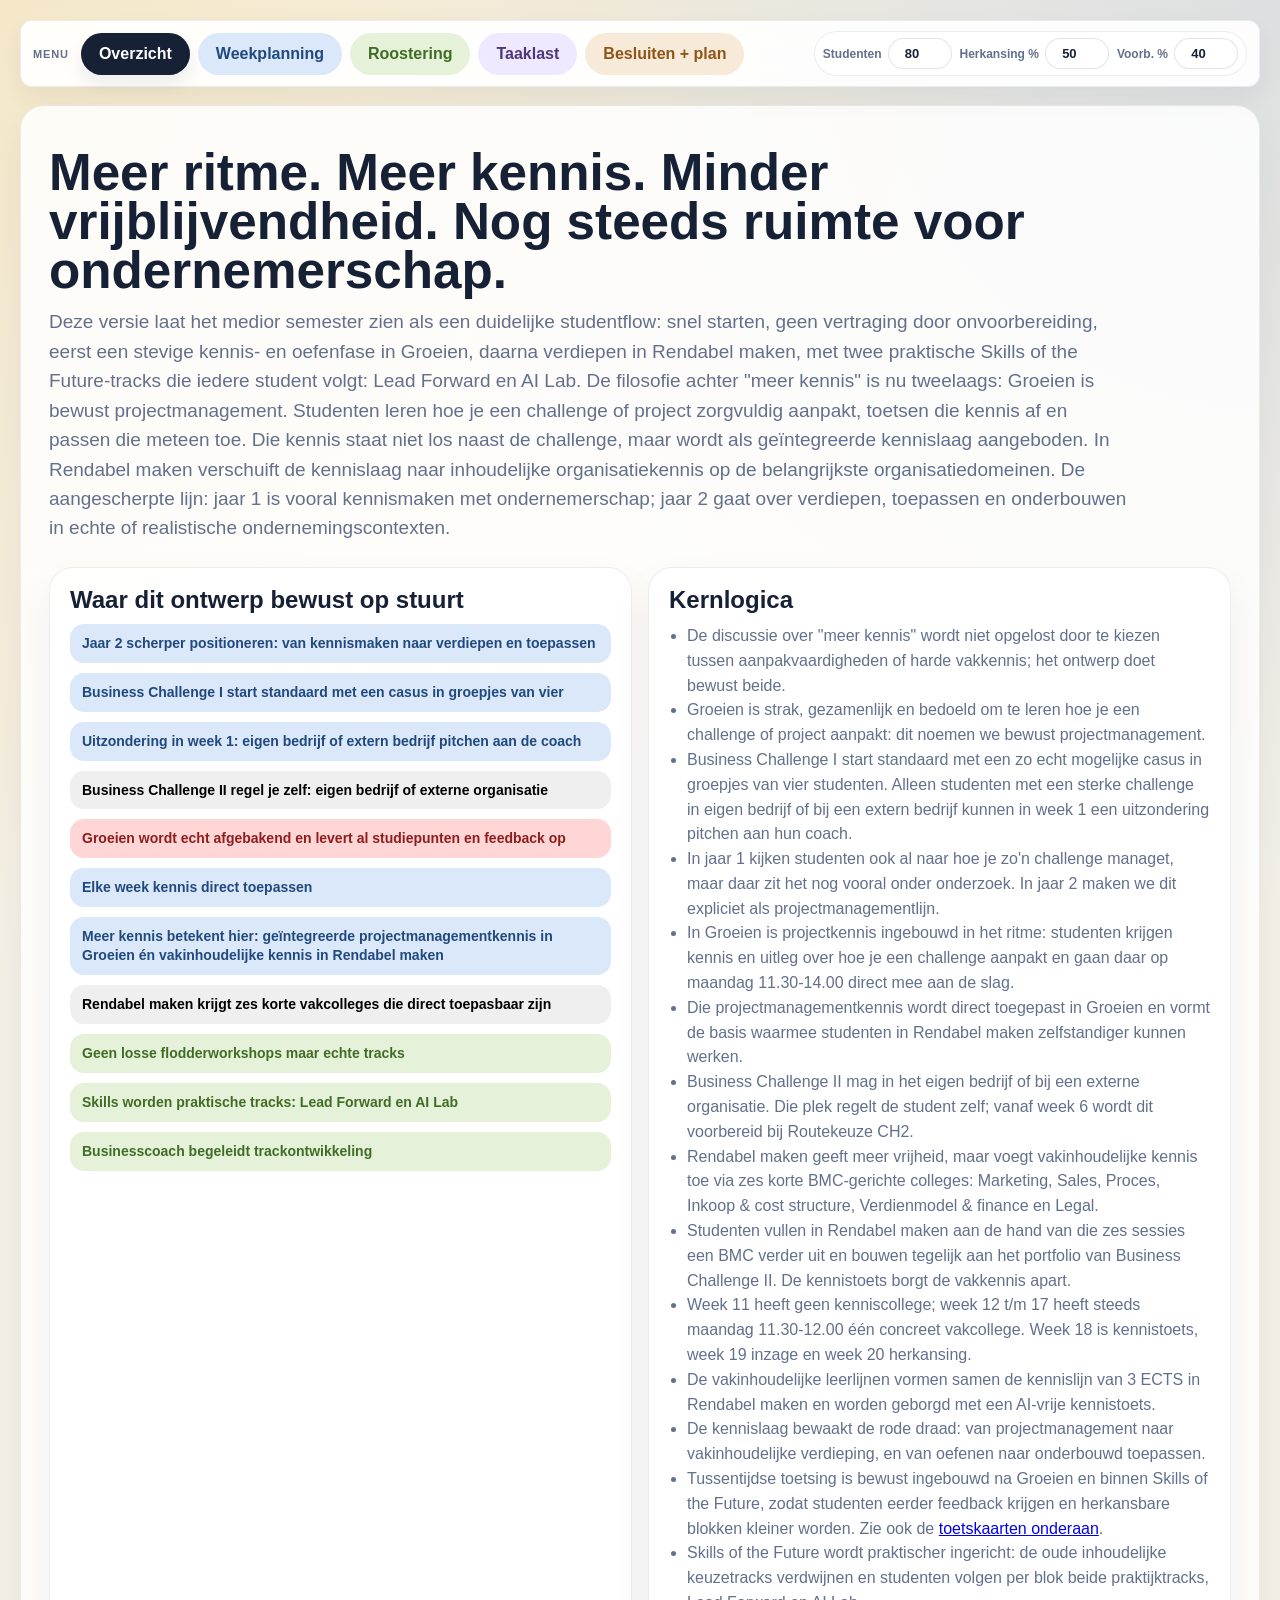
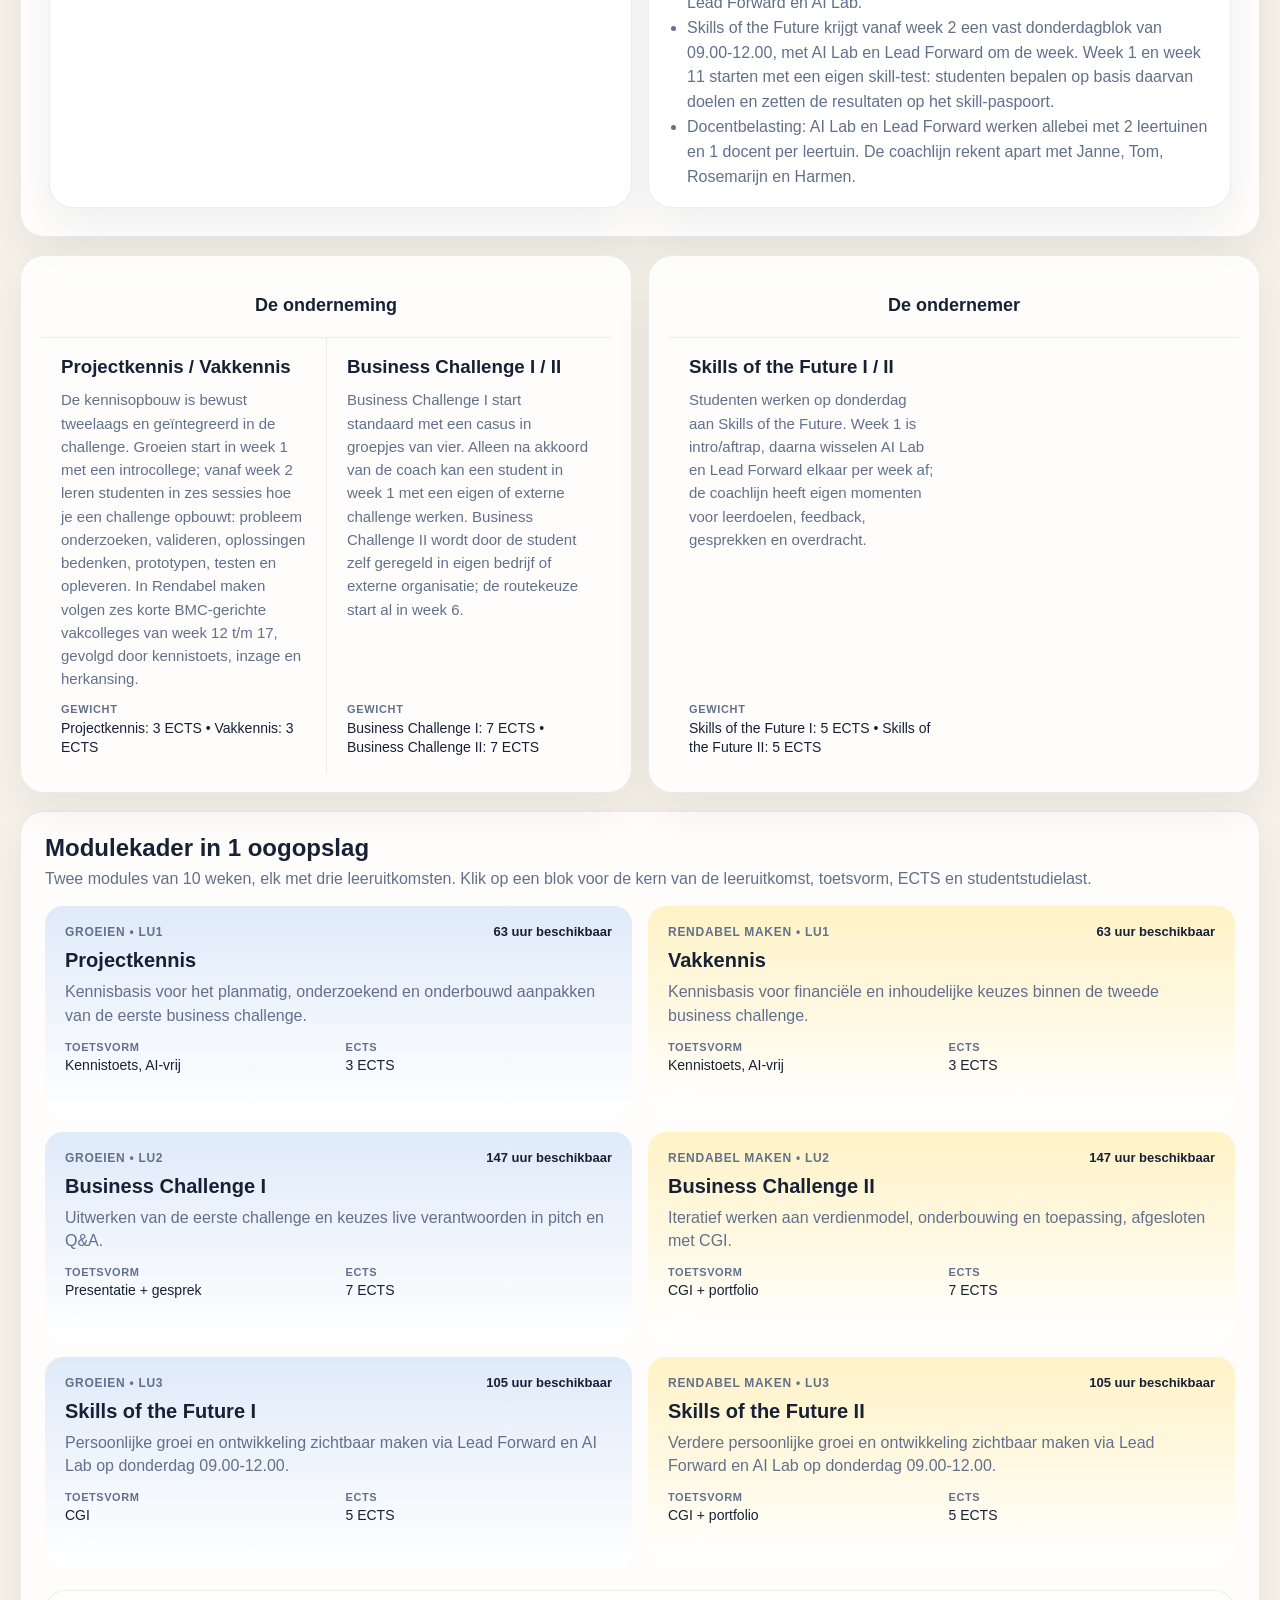
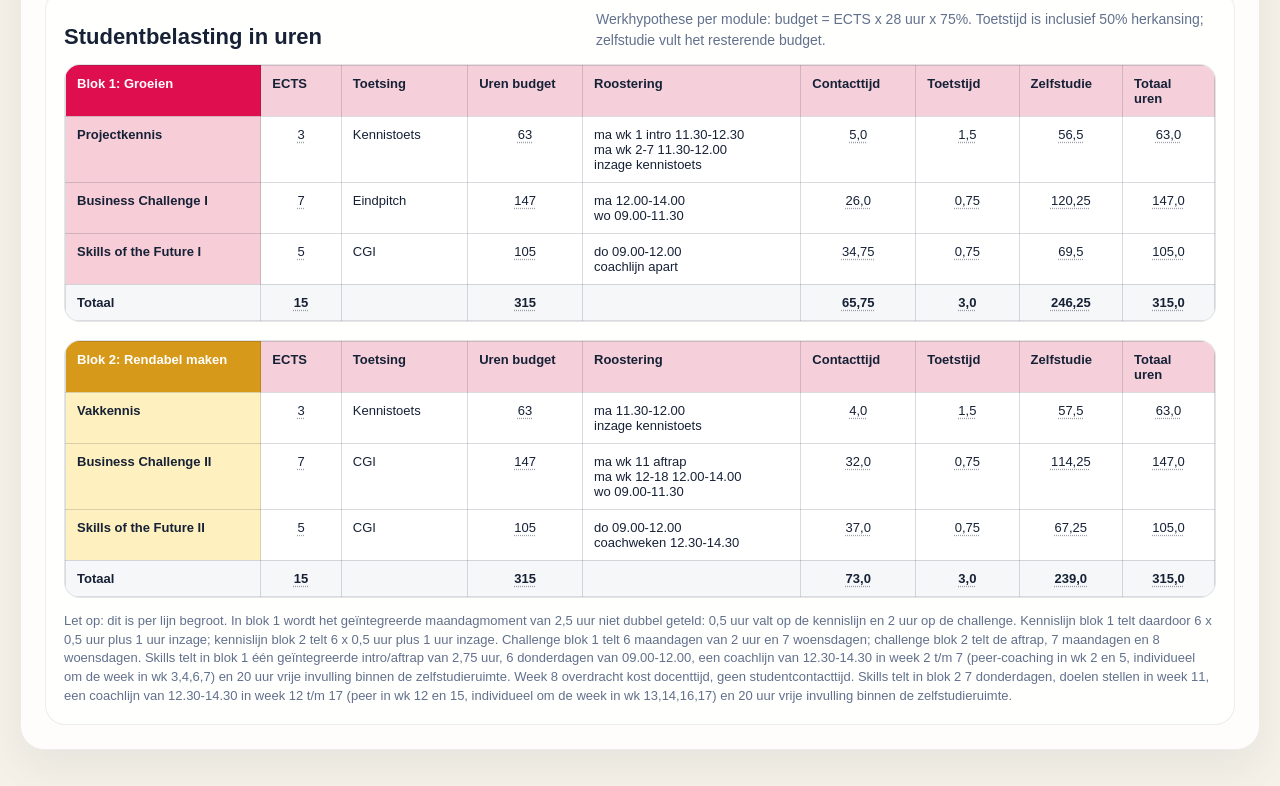
==== commit 4131766d: "update" ====
--- a/docs/besluiten/index.html
+++ b/docs/besluiten/index.html
@@ -2271,7 +2271,7 @@
         <p class="lead">
           Deze versie laat het medior semester zien als een duidelijke studentflow: snel starten, geen vertraging door onvoorbereiding,
           eerst een stevige kennis- en oefenfase in Groeien, daarna verdiepen in Rendabel maken, met twee praktische Skills of the Future-tracks
-          die iedere student volgt: Impact Lab en AI Lab. De filosofie achter "meer kennis" is nu tweelaags: Groeien is bewust
+          die iedere student volgt: Lead Forward en AI Lab. De filosofie achter "meer kennis" is nu tweelaags: Groeien is bewust
           projectmanagement. Studenten leren hoe je een challenge of project zorgvuldig aanpakt, toetsen die kennis af en passen die
           meteen toe. Die kennis staat niet los naast de challenge, maar wordt als geïntegreerde kennislaag aangeboden. In Rendabel maken
           verschuift de kennislaag naar inhoudelijke organisatiekennis op de belangrijkste organisatiedomeinen.
@@ -2292,7 +2292,7 @@
               <button class="chip blue lane-link" type="button" data-lane-target="lane-bc-knowledge" data-open-block="block-bc-knowledge-test">Meer kennis betekent hier: geïntegreerde projectmanagementkennis in Groeien én vakinhoudelijke kennis in Rendabel maken</button>
               <button class="chip yellow lane-link" type="button" data-lane-target="lane-bc-knowledge" data-open-block="block-bc-ch2-college-1">Rendabel maken krijgt zes korte vakcolleges die direct toepasbaar zijn</button>
               <button class="chip green lane-link" type="button" data-lane-target="lane-skills" data-open-block="block-skills-intro">Geen losse flodderworkshops maar echte tracks</button>
-              <button class="chip green lane-link" type="button" data-lane-target="lane-skills" data-open-block="block-skills-intro">Skills worden praktische tracks: Impact Lab en AI Lab</button>
+              <button class="chip green lane-link" type="button" data-lane-target="lane-skills" data-open-block="block-skills-intro">Skills worden praktische tracks: Lead Forward en AI Lab</button>
               <button class="chip green lane-link" type="button" data-lane-target="lane-skills" data-open-block="block-skills-cgi-b2">Businesscoach begeleidt trackontwikkeling</button>
             </div>
           </article>
@@ -2312,9 +2312,9 @@
               <li>De vakinhoudelijke leerlijnen vormen samen de kennislijn van 3 ECTS in Rendabel maken en worden geborgd met een AI-vrije kennistoets.</li>
               <li>De kennislaag bewaakt de rode draad: van projectmanagement naar vakinhoudelijke verdieping, en van oefenen naar onderbouwd toepassen.</li>
               <li>Tussentijdse toetsing is bewust ingebouwd na Groeien en binnen Skills of the Future, zodat studenten eerder feedback krijgen en herkansbare blokken kleiner worden. Zie ook de <a href="#ects-section">toetskaarten onderaan</a>.</li>
-              <li>Skills of the Future wordt praktischer ingericht: de oude inhoudelijke keuzetracks verdwijnen en studenten volgen per blok beide praktijktracks, Impact Lab en AI Lab.</li>
-              <li>Skills of the Future krijgt vanaf week 2 een vast donderdagblok van 09.00-12.00, met AI Lab en Impact Lab om de week. Week 1 en week 11 starten met een eigen skill-test: studenten bepalen op basis daarvan doelen en zetten de resultaten op het skill-paspoort.</li>
-              <li>Docentbelasting: AI Lab en Impact Lab werken allebei met 2 leertuinen en 1 docent per leertuin. De coachlijn rekent apart met Janne, Tom, Rosemarijn en Harmen.</li>
+              <li>Skills of the Future wordt praktischer ingericht: de oude inhoudelijke keuzetracks verdwijnen en studenten volgen per blok beide praktijktracks, Lead Forward en AI Lab.</li>
+              <li>Skills of the Future krijgt vanaf week 2 een vast donderdagblok van 09.00-12.00, met AI Lab en Lead Forward om de week. Week 1 en week 11 starten met een eigen skill-test: studenten bepalen op basis daarvan doelen en zetten de resultaten op het skill-paspoort.</li>
+              <li>Docentbelasting: AI Lab en Lead Forward werken allebei met 2 leertuinen en 1 docent per leertuin. De coachlijn rekent apart met Janne, Tom, Rosemarijn en Harmen.</li>
             </ul>
           </article>
         </div>
@@ -2347,7 +2347,7 @@
           <div class="summary-cluster-grid">
             <div class="summary-subcard">
               <h3>Skills of the Future I / II</h3>
-              <p class="lead" style="font-size: 15px">Studenten werken op donderdag aan Skills of the Future. Week 1 is intro/aftrap, daarna wisselen AI Lab en Impact Lab elkaar per week af; de coachlijn heeft eigen momenten voor leerdoelen, feedback, gesprekken en overdracht.</p>
+              <p class="lead" style="font-size: 15px">Studenten werken op donderdag aan Skills of the Future. Week 1 is intro/aftrap, daarna wisselen AI Lab en Lead Forward elkaar per week af; de coachlijn heeft eigen momenten voor leerdoelen, feedback, gesprekken en overdracht.</p>
               <div class="summary-meta">
                 <span class="summary-meta-label">Gewicht</span>
                 <span class="summary-meta-value">Skills of the Future I: 5 ECTS • Skills of the Future II: 5 ECTS</span>
@@ -2433,13 +2433,13 @@
               </div>
             </div>
           </article>
-            <article class="module-overview-card blue summary-clickable" data-drawer-label="Modulekader" data-drawer-title="Groeien • Leeruitkomst 3" data-drawer-subtitle="Skills of the Future I • 5 ECTS • studentbelasting beschikbaar: circa 105 uur ontwerp" data-drawer-body="Leeruitkomst::De student laat persoonlijke groei en ontwikkeling zien via Impact Lab en AI Lab, afwisselend in het donderdagblok." data-drawer-body-2="Toetsvorm::Criterium Gericht Interview, met actieve deelname aan het donderdagblok en doelen stellen als randvoorwaarde." data-drawer-body-3="Studielast::5 ECTS = 140 uur formele studentstudielast; ontwerp richt op circa 75% = 105 uur. Week 1 is één geïntegreerde intro/aftrap van 45 minuten hoorcollege en 2 uur coachgroep. Studenten doen een eigen skill-test, bepalen doelen en plaatsen de resultaten op het skill-paspoort. Vanaf week 2 is donderdag 09.00-12.00 het vaste contactritme. De coachlijn voegt in blok 1 leerdoelen, Brightspace-feedback, coachgesprekken en overdracht naar CGI toe. De extra ruimte zit in voorbereiding, bewijs verzamelen en persoonlijke ontwikkeling." data-drawer-body-4="Begeleiding::AI Lab en Impact Lab: 09.00-12.00, om de week afwisselend, met 2 leertuinen en 1 docent per leertuin. Coachlijn: aftrap door Janne, Tom, Rosemarijn en Harmen, daarna feedback, gesprekken en overdracht.">
+            <article class="module-overview-card blue summary-clickable" data-drawer-label="Modulekader" data-drawer-title="Groeien • Leeruitkomst 3" data-drawer-subtitle="Skills of the Future I • 5 ECTS • studentbelasting beschikbaar: circa 105 uur ontwerp" data-drawer-body="Leeruitkomst::De student laat persoonlijke groei en ontwikkeling zien via Lead Forward en AI Lab, afwisselend in het donderdagblok." data-drawer-body-2="Toetsvorm::Criterium Gericht Interview, met actieve deelname aan het donderdagblok en doelen stellen als randvoorwaarde." data-drawer-body-3="Studielast::5 ECTS = 140 uur formele studentstudielast; ontwerp richt op circa 75% = 105 uur. Week 1 is één geïntegreerde intro/aftrap van 45 minuten hoorcollege en 2 uur coachgroep. Studenten doen een eigen skill-test, bepalen doelen en plaatsen de resultaten op het skill-paspoort. Vanaf week 2 is donderdag 09.00-12.00 het vaste contactritme. De coachlijn voegt in blok 1 leerdoelen, Brightspace-feedback, coachgesprekken en overdracht naar CGI toe. De extra ruimte zit in voorbereiding, bewijs verzamelen en persoonlijke ontwikkeling." data-drawer-body-4="Begeleiding::AI Lab en Lead Forward: 09.00-12.00, om de week afwisselend, met 2 leertuinen en 1 docent per leertuin. Coachlijn: aftrap door Janne, Tom, Rosemarijn en Harmen, daarna feedback, gesprekken en overdracht.">
             <div class="module-overview-top">
               <span class="module-overview-label">Groeien • LU3</span>
               <span class="module-overview-hours">105 uur beschikbaar</span>
             </div>
             <h3>Skills of the Future I</h3>
-            <p>Persoonlijke groei en ontwikkeling zichtbaar maken via Impact Lab en AI Lab op donderdag 09.00-12.00.</p>
+            <p>Persoonlijke groei en ontwikkeling zichtbaar maken via Lead Forward en AI Lab op donderdag 09.00-12.00.</p>
             <div class="module-overview-meta">
               <div>
                 <span class="module-overview-meta-label">Toetsvorm</span>
@@ -2451,13 +2451,13 @@
               </div>
             </div>
           </article>
-            <article class="module-overview-card yellow summary-clickable" data-drawer-label="Modulekader" data-drawer-title="Rendabel maken • Leeruitkomst 3" data-drawer-subtitle="Skills of the Future II • 5 ECTS • studentbelasting beschikbaar: circa 105 uur ontwerp" data-drawer-body="Leeruitkomst::De student laat verdere persoonlijke groei en ontwikkeling zien via de tweede ronde Impact Lab en AI Lab, en verantwoordt dit in een CGI." data-drawer-body-2="Toetsvorm::Criterium Gericht Interview, met actieve deelname aan het donderdagblok als randvoorwaarde." data-drawer-body-3="Studielast::5 ECTS = 140 uur formele studentstudielast; ontwerp richt op circa 75% = 105 uur. Donderdag 09.00-12.00 is het vaste contactritme; in coachweken komt 12.30-14.30 daar als apart ontwikkelmoment achteraan. De extra ruimte zit in voorbereiding, bewijs verzamelen en persoonlijke ontwikkeling." data-drawer-body-4="Begeleiding::AI Lab en Impact Lab: 09.00-12.00, om de week afwisselend, met 2 leertuinen en 1 docent per leertuin. Coaching/doelen: 12.30-14.30 met 4 coachgroepen in 4 lokalen.">
+            <article class="module-overview-card yellow summary-clickable" data-drawer-label="Modulekader" data-drawer-title="Rendabel maken • Leeruitkomst 3" data-drawer-subtitle="Skills of the Future II • 5 ECTS • studentbelasting beschikbaar: circa 105 uur ontwerp" data-drawer-body="Leeruitkomst::De student laat verdere persoonlijke groei en ontwikkeling zien via de tweede ronde Lead Forward en AI Lab, en verantwoordt dit in een CGI." data-drawer-body-2="Toetsvorm::Criterium Gericht Interview, met actieve deelname aan het donderdagblok als randvoorwaarde." data-drawer-body-3="Studielast::5 ECTS = 140 uur formele studentstudielast; ontwerp richt op circa 75% = 105 uur. Donderdag 09.00-12.00 is het vaste contactritme; in coachweken komt 12.30-14.30 daar als apart ontwikkelmoment achteraan. De extra ruimte zit in voorbereiding, bewijs verzamelen en persoonlijke ontwikkeling." data-drawer-body-4="Begeleiding::AI Lab en Lead Forward: 09.00-12.00, om de week afwisselend, met 2 leertuinen en 1 docent per leertuin. Coaching/doelen: 12.30-14.30 met 4 coachgroepen in 4 lokalen.">
             <div class="module-overview-top">
               <span class="module-overview-label">Rendabel maken • LU3</span>
               <span class="module-overview-hours">105 uur beschikbaar</span>
             </div>
             <h3>Skills of the Future II</h3>
-            <p>Verdere persoonlijke groei en ontwikkeling zichtbaar maken via Impact Lab en AI Lab op donderdag 09.00-12.00.</p>
+            <p>Verdere persoonlijke groei en ontwikkeling zichtbaar maken via Lead Forward en AI Lab op donderdag 09.00-12.00.</p>
             <div class="module-overview-meta">
               <div>
                 <span class="module-overview-meta-label">Toetsvorm</span>
@@ -2532,10 +2532,10 @@
                       <td>CGI</td>
                       <td class="number" data-cell-note="Urenbudget: 5 ECTS x 28 uur x 75% = 105 uur." title="5 ECTS x 28 uur x 75% = 105 uur.">105</td>
                       <td>do 09.00-12.00<br>coachlijn apart</td>
-                      <td class="number" data-cell-note="Contacttijd skills blok 1: week 1 is één geïntegreerde intro/aftrap van 45 minuten hoorcollege + 2 uur coachgroep = 2,75 uur. Donderdag week 2 t/m 7 is 6 x 4 uur = 24 uur. Week 3-5: iedere student heeft één gesprek van 15 min = 0,25 uur. Samen 27 uur." title="2,75u intro/aftrap + 6 x 4u donderdag + 0,25u gesprek = 27u.">27,0</td>
+                      <td class="number" data-cell-note="Contacttijd skills blok 1: week 1 is één geïntegreerde intro/aftrap van 45 minuten hoorcollege + 2 uur coachgroep = 2,75 uur. Donderdag week 2 t/m 7 is 6 x 4 uur = 24 uur. Coachlijn week 2 t/m 7: peer-coaching in wk 2 en wk 5 (2 x 2u = 4u) + individueel in wk 3/4 en wk 6/7 (2 x 2u om de week = 4u) = 8 uur. Samen 34,75 uur." title="2,75u intro + 6 x 4u donderdag + 4u peer + 4u individueel = 34,75u.">34,75</td>
                       <td class="number" data-cell-note="Toetstijd skills blok 1: 0,5 uur CGI plus 50% herkansing = 0,75 uur." title="0,5u CGI + 50% herkansing = 0,75u.">0,75</td>
-                      <td class="number" data-cell-note="Zelfstudie skills blok 1: 105 uur budget - 27 uur contacttijd - 0,75 uur toetstijd = 77,25 uur. Hierin zit onder andere 20 uur vrije invulling in week 2 t/m 7 op basis van de gestelde doelen." title="105 - 27 - 0,75 = 77,25u, inclusief 20u vrije invulling.">77,25</td>
-                      <td class="number" data-cell-note="Totaal skills blok 1: 27 uur contact + 0,75 uur toets + 77,25 uur zelfstudie = 105 uur." title="27 + 0,75 + 77,25 = 105u.">105,0</td>
+                      <td class="number" data-cell-note="Zelfstudie skills blok 1: 105 uur budget - 34,75 uur contacttijd - 0,75 uur toetstijd = 69,5 uur. Hierin zit onder andere 20 uur vrije invulling in week 2 t/m 7 op basis van de gestelde doelen." title="105 - 34,75 - 0,75 = 69,5u, inclusief 20u vrije invulling.">69,5</td>
+                      <td class="number" data-cell-note="Totaal skills blok 1: 34,75 uur contact + 0,75 uur toets + 69,5 uur zelfstudie = 105 uur." title="34,75 + 0,75 + 69,5 = 105u.">105,0</td>
                     </tr>
                     <tr class="total-row">
                       <td>Totaal</td>
@@ -2543,10 +2543,10 @@
                       <td></td>
                       <td class="number" data-cell-note="Totaal budget blok 1: 15 ECTS x 28 uur x 75% = 315 uur." title="15 x 28 x 75% = 315u.">315</td>
                       <td></td>
-                      <td class="number" data-cell-note="Totaal contacttijd blok 1: 5 + 26 + 27 = 58 uur. De maandaguren zijn verdeeld over kennislijn en challenge en worden dus niet dubbel geteld." title="5 + 26 + 27 = 58u.">58,0</td>
+                      <td class="number" data-cell-note="Totaal contacttijd blok 1: 5 + 26 + 34,75 = 65,75 uur. De maandaguren zijn verdeeld over kennislijn en challenge en worden dus niet dubbel geteld." title="5 + 26 + 34,75 = 65,75u.">65,75</td>
                       <td class="number" data-cell-note="Totaal toetstijd blok 1: 1,5 + 0,75 + 0,75 = 3 uur." title="1,5 + 0,75 + 0,75 = 3u.">3,0</td>
-                      <td class="number" data-cell-note="Totaal zelfstudie blok 1: 56,5 + 120,25 + 77,25 = 254 uur." title="56,5 + 120,25 + 77,25 = 254u.">254,0</td>
-                      <td class="number" data-cell-note="Totaal blok 1: 58 uur contact + 3 uur toets + 254 uur zelfstudie = 315 uur." title="58 + 3 + 254 = 315u.">315,0</td>
+                      <td class="number" data-cell-note="Totaal zelfstudie blok 1: 56,5 + 120,25 + 69,5 = 246,25 uur." title="56,5 + 120,25 + 69,5 = 246,25u.">246,25</td>
+                      <td class="number" data-cell-note="Totaal blok 1: 65,75 uur contact + 3 uur toets + 246,25 uur zelfstudie = 315 uur." title="65,75 + 3 + 246,25 = 315u.">315,0</td>
                     </tr>
                   </tbody>
                 </table>
@@ -2608,10 +2608,10 @@
                       <td>CGI</td>
                       <td class="number" data-cell-note="Urenbudget: 5 ECTS x 28 uur x 75% = 105 uur." title="5 ECTS x 28 uur x 75% = 105 uur.">105</td>
                       <td>do 09.00-12.00<br>coachweken 12.30-14.30</td>
-                      <td class="number" data-cell-note="Contacttijd skills blok 2: donderdag week 11 t/m 17 is 7 x 4 uur = 28 uur. Week 11 doelen stellen telt 1 uur studentcontact. Week 13 t/m 15: iedere student heeft één coachgesprek van 15 min = 0,25 uur. Samen 29,25 uur." title="7 x 4u + 1u doelen + 0,25u gesprek = 29,25u.">29,25</td>
+                      <td class="number" data-cell-note="Contacttijd skills blok 2: donderdag week 11 t/m 17 is 7 x 4 uur = 28 uur. Week 11 doelen stellen telt 1 uur studentcontact. Coachlijn week 12 t/m 17: peer-coaching in wk 12 en wk 15 (2 x 2u = 4u) + individueel in wk 13/14 en wk 16/17 (2 x 2u om de week = 4u) = 8 uur. Samen 37 uur." title="28u donderdag + 1u doelen + 4u peer + 4u individueel = 37u.">37,0</td>
                       <td class="number" data-cell-note="Toetstijd skills blok 2: 0,5 uur CGI plus 50% herkansing = 0,75 uur." title="0,5u CGI + 50% herkansing = 0,75u.">0,75</td>
-                      <td class="number" data-cell-note="Zelfstudie skills blok 2: 105 uur budget - 29,25 uur contacttijd - 0,75 uur toetstijd = 75 uur. Hierin zit onder andere 20 uur vrije invulling in week 11 t/m 17 op basis van de opnieuw gestelde doelen." title="105 - 29,25 - 0,75 = 75u, inclusief 20u vrije invulling.">75,0</td>
-                      <td class="number" data-cell-note="Totaal skills blok 2: 29,25 uur contact + 0,75 uur toets + 75 uur zelfstudie = 105 uur." title="29,25 + 0,75 + 75 = 105u.">105,0</td>
+                      <td class="number" data-cell-note="Zelfstudie skills blok 2: 105 uur budget - 37 uur contacttijd - 0,75 uur toetstijd = 67,25 uur. Hierin zit onder andere 20 uur vrije invulling in week 11 t/m 17 op basis van de opnieuw gestelde doelen." title="105 - 37 - 0,75 = 67,25u, inclusief 20u vrije invulling.">67,25</td>
+                      <td class="number" data-cell-note="Totaal skills blok 2: 37 uur contact + 0,75 uur toets + 67,25 uur zelfstudie = 105 uur." title="37 + 0,75 + 67,25 = 105u.">105,0</td>
                     </tr>
                     <tr class="total-row">
                       <td>Totaal</td>
@@ -2619,17 +2619,17 @@
                       <td></td>
                       <td class="number" data-cell-note="Totaal budget blok 2: 15 ECTS x 28 uur x 75% = 315 uur." title="15 x 28 x 75% = 315u.">315</td>
                       <td></td>
-                      <td class="number" data-cell-note="Totaal contacttijd blok 2: 4 + 32 + 29,25 = 65,25 uur." title="4 + 32 + 29,25 = 65,25u.">65,25</td>
+                      <td class="number" data-cell-note="Totaal contacttijd blok 2: 4 + 32 + 37 = 73 uur." title="4 + 32 + 37 = 73u.">73,0</td>
                       <td class="number" data-cell-note="Totaal toetstijd blok 2: 1,5 + 0,75 + 0,75 = 3 uur." title="1,5 + 0,75 + 0,75 = 3u.">3,0</td>
-                      <td class="number" data-cell-note="Totaal zelfstudie blok 2: 57,5 + 114,25 + 75 = 246,75 uur." title="57,5 + 114,25 + 75 = 246,75u.">246,75</td>
-                      <td class="number" data-cell-note="Totaal blok 2: 65,25 uur contact + 3 uur toets + 246,75 uur zelfstudie = 315 uur." title="65,25 + 3 + 246,75 = 315u.">315,0</td>
+                      <td class="number" data-cell-note="Totaal zelfstudie blok 2: 57,5 + 114,25 + 67,25 = 239 uur." title="57,5 + 114,25 + 67,25 = 239u.">239,0</td>
+                      <td class="number" data-cell-note="Totaal blok 2: 73 uur contact + 3 uur toets + 239 uur zelfstudie = 315 uur." title="73 + 3 + 239 = 315u.">315,0</td>
                     </tr>
                   </tbody>
                 </table>
               </div>
             </div>
           </div>
-          <p class="student-load-note">Let op: dit is per lijn begroot. In blok 1 wordt het geïntegreerde maandagmoment van 2,5 uur niet dubbel geteld: 0,5 uur valt op de kennislijn en 2 uur op de challenge. Kennislijn blok 1 telt daardoor 6 x 0,5 uur plus 1 uur inzage; kennislijn blok 2 telt 6 x 0,5 uur plus 1 uur inzage. Challenge blok 1 telt 6 maandagen van 2 uur en 7 woensdagen; challenge blok 2 telt de aftrap, 7 maandagen en 8 woensdagen. Skills telt in blok 1 één geïntegreerde intro/aftrap van 2,75 uur, 6 donderdagen van 09.00-12.00, één coachgesprek per student in week 3 t/m 5 en 20 uur vrije invulling binnen de zelfstudieruimte. Week 2 feedback en week 8 overdracht kosten docenttijd, maar geen studentcontacttijd. Skills telt in blok 2 7 donderdagen, doelen stellen in week 11, één coachgesprek per student in week 13 t/m 15 en 20 uur vrije invulling binnen de zelfstudieruimte.</p>
+          <p class="student-load-note">Let op: dit is per lijn begroot. In blok 1 wordt het geïntegreerde maandagmoment van 2,5 uur niet dubbel geteld: 0,5 uur valt op de kennislijn en 2 uur op de challenge. Kennislijn blok 1 telt daardoor 6 x 0,5 uur plus 1 uur inzage; kennislijn blok 2 telt 6 x 0,5 uur plus 1 uur inzage. Challenge blok 1 telt 6 maandagen van 2 uur en 7 woensdagen; challenge blok 2 telt de aftrap, 7 maandagen en 8 woensdagen. Skills telt in blok 1 één geïntegreerde intro/aftrap van 2,75 uur, 6 donderdagen van 09.00-12.00, een coachlijn van 12.30-14.30 in week 2 t/m 7 (peer-coaching in wk 2 en 5, individueel om de week in wk 3,4,6,7) en 20 uur vrije invulling binnen de zelfstudieruimte. Week 8 overdracht kost docenttijd, geen studentcontacttijd. Skills telt in blok 2 7 donderdagen, doelen stellen in week 11, een coachlijn van 12.30-14.30 in week 12 t/m 17 (peer in wk 12 en 15, individueel om de week in wk 13,14,16,17) en 20 uur vrije invulling binnen de zelfstudieruimte.</p>
         </div>
       </section>
 
@@ -2767,13 +2767,13 @@
             <article id="block-bc-routechoice-b1" class="block blue clickable" style="grid-column: 8 / span 2; grid-row: 5" data-detail="In week 6 en 7 wordt de woensdagse voortgang gebruikt om Business Challenge II voor te bereiden. Die tweede challenge mag in het eigen bedrijf of bij een externe organisatie, maar de student moet die plek zelf regelen. Student en businesscoach kijken samen of de context stevig genoeg is en welke voorbereiding nodig is om in Rendabel maken echt te kunnen starten."><h3>Routekeuze CH2</h3><p>wo 09:00-11:30</p></article>
             <article id="block-bc-progress-b2" class="block yellow clickable" style="grid-column: 13 / span 8; grid-row: 5" data-detail="Woensdag 09.00-11.30 blijft in Rendabel maken een voortgangsgesprek naast de maandagse BMC- en challengewerksporen. De inzet en studiebelasting zijn gelijk, maar studenten werken in hun coachklas met een inhoudelijke focus. Eén lijn richt zich op de linkerkant van het BMC: proces, inkoop en kosten. De andere lijn richt zich op de rechterkant van het BMC: marketing, saleskanalen en inkomsten. In beide lijnen gaat het om voortgang, onderbouwing, portfolio-opbouw en voorbereiding richting CGI."><h3>Voortgang challenge</h3><p>week 11 t/m 18 • wo 09:00-11:30</p><div class="split-lines"><div class="split-line"><strong>Focus linkerkant BMC</strong><em>proces, inkoop, kosten</em></div><div class="split-line"><strong>Focus rechterkant BMC</strong><em>marketing, saleskanalen, inkomsten</em></div></div></article>
 
-            <div id="lane-skills" class="lane-title green has-group group-start" style="grid-row: 6 / span 3" data-drawer-label="Skills of the Future I / II" data-drawer-title="Skills of the Future I en II" data-drawer-subtitle="Donderdag 09.00-12.00, afwisselend AI Lab en Impact Lab, vrije invulling en aparte coachlijn." data-drawer-body="Skills of the Future krijgt vanaf week 2 een vast donderdagritme van 09.00-12.00. AI Lab en Impact Lab wisselen elkaar om de week af en gebruiken 2 leertuinen met 1 docent per leertuin. Daarnaast vult de student per blok 20 uur vrij in op basis van de gestelde doelen, bijvoorbeeld intro, open dagen of meewerken op een verzorgingstehuis. In P1: Groeien start week 1 met één geïntegreerde intro/aftrap: 45 minuten hoorcollege met Janne, Tom, Rosemarijn en Harmen en daarna 2 uur coachgroep in 4 lokalen. Studenten doen in week 1 een eigen skill-test, gebruiken de uitkomst om doelen te bepalen en zetten de resultaten op het skill-paspoort. Het donderdagblok loopt van week 2 t/m 7; week 6 is een Impact Lab-hackathon en week 7 bevat een korte pitch bij AI Lab. Eind week 1 leveren studenten leerdoelen in, week 2 volgt Brightspace-feedback, week 3 t/m 5 coachgesprekken en week 8 overdracht naar de CGI-beoordelaar. In P2: Rendabel maken start de coachlijn opnieuw met een eigen skill-test in week 11; de resultaten komen opnieuw op het skill-paspoort en helpen doelen voor blok 2 bepalen. Impact Lab start in week 11 en AI Lab in week 12; in week 13 t/m 15 staan opnieuw coachgesprekken.">
+            <div id="lane-skills" class="lane-title green has-group group-start" style="grid-row: 6 / span 3" data-drawer-label="Skills of the Future I / II" data-drawer-title="Skills of the Future I en II" data-drawer-subtitle="Donderdag 09.00-12.00, afwisselend AI Lab en Lead Forward, vrije invulling en aparte coachlijn." data-drawer-body="Skills of the Future krijgt vanaf week 2 een vast donderdagritme van 09.00-12.00. AI Lab en Lead Forward wisselen elkaar om de week af en gebruiken 2 leertuinen met 1 docent per leertuin. Daarnaast vult de student per blok 20 uur vrij in op basis van de gestelde doelen, bijvoorbeeld intro, open dagen of meewerken op een verzorgingstehuis. In P1: Groeien start week 1 met één geïntegreerde intro/aftrap: 45 minuten hoorcollege met Janne, Tom, Rosemarijn en Harmen en daarna 2 uur coachgroep in 4 lokalen. Studenten doen in week 1 een eigen skill-test, gebruiken de uitkomst om doelen te bepalen en zetten de resultaten op het skill-paspoort. Het donderdagblok loopt van week 2 t/m 7; week 6 is een Lead Forward-hackathon en week 7 bevat een korte pitch bij AI Lab. Eind week 1 leveren studenten leerdoelen in, week 2 volgt Brightspace-feedback, week 2 en 5 peer-coaching plus individueel om de week in wk 3,4,6,7 en week 8 overdracht naar de CGI-beoordelaar. In P2: Rendabel maken start de coachlijn opnieuw met een eigen skill-test in week 11; de resultaten komen opnieuw op het skill-paspoort en helpen doelen voor blok 2 bepalen. Lead Forward start in week 11 en AI Lab in week 12; in week 12 en 15 staat peer-coaching en in wk 13,14,16,17 individueel om de week.">
               <div class="lane-group-rail continue" aria-hidden="true">De ondernemer</div>
               <div class="lane-content">
                 <div class="lane-top">
                   <strong>Skills of the Future I / II</strong>
                 </div>
-                <span>AI Lab en Impact Lab wisselen elkaar af</span>
+                <span>AI Lab en Lead Forward wisselen elkaar af</span>
               </div>
             </div>
             <article id="block-skills-intro" class="block green compact clickable skills-coach-row" style="grid-column: 3; grid-row: 6 / span 3" data-detail="Week 1 is één geïntegreerde start van Skills of the Future. Eerst 45 minuten plenair in een hoorcollegezaal met Janne, Tom, Rosemarijn en Harmen. Studenten doen een eigen skill-test en gebruiken de uitkomst om persoonlijke doelen te bepalen. De resultaten komen op het skill-paspoort. Daarna 2 uur uiteen in 4 aparte lokalen, per coachgroep 1 docent. Eind week 1 leveren studenten hun leerdoelen / roadmap formatief in via Brightspace.">
@@ -2781,31 +2781,30 @@
               <p>skill-test + doelen</p>
               <span class="badge deadline">leerdoelen Brightspace</span>
             </article>
-            <article class="block green compact clickable retired-track" style="grid-column: 4; grid-row: 7" data-detail="In week 2 stellen studenten persoonlijke groeidoelen, maken zij een scan op het skill-paspoort en verbinden ze die doelen aan Impact Lab, AI Lab en hun ondernemersontwikkeling. Dit loopt naast de start van beide praktijktracks.">
+            <article class="block green compact clickable retired-track" style="grid-column: 4; grid-row: 7" data-detail="In week 2 stellen studenten persoonlijke groeidoelen, maken zij een scan op het skill-paspoort en verbinden ze die doelen aan Lead Forward, AI Lab en hun ondernemersontwikkeling. Dit loopt naast de start van beide praktijktracks.">
               <h3>Doelen stellen</h3>
               <p>skill-paspoort</p>
             </article>
-            <article class="block green compact clickable retired-track" style="grid-column: 13; grid-row: 7" data-detail="In week 11 start de tweede ronde Skills of the Future. Studenten herijken hun persoonlijke groeidoelen, maken opnieuw de koppeling met het skill-paspoort en starten direct de tweede ronde Impact Lab en AI Lab.">
+            <article class="block green compact clickable retired-track" style="grid-column: 13; grid-row: 7" data-detail="In week 11 start de tweede ronde Skills of the Future. Studenten herijken hun persoonlijke groeidoelen, maken opnieuw de koppeling met het skill-paspoort en starten direct de tweede ronde Lead Forward en AI Lab.">
               <h3>Doelen stellen</h3>
               <p>blok 2 start</p>
             </article>
 
-            <article id="block-skills-mdt-b1" class="block green compact clickable retired-track" style="grid-column: 4 / span 7; grid-row: 6" data-detail="Impact Lab loopt in Groeien om de week. Studenten zijn aanwezig op donderdag 09.00-12.00 en werken daarnaast zelfstandig verder. Per sessie staan 2 docenten op de track, verdeeld over 2 leertuinen."><h3>Impact Lab</h3><p>om de week • do 09.00-12.00</p></article>
+            <article id="block-skills-mdt-b1" class="block green compact clickable retired-track" style="grid-column: 4 / span 7; grid-row: 6" data-detail="Lead Forward loopt in Groeien om de week. Studenten zijn aanwezig op donderdag 09.00-12.00 en werken daarnaast zelfstandig verder. Per sessie staan 2 docenten op de track, verdeeld over 2 leertuinen."><h3>Lead Forward</h3><p>om de week • do 09.00-12.00</p></article>
             <article id="block-skills-ai-b1" class="block green compact clickable retired-track" style="grid-column: 4 / span 7; grid-row: 8" data-detail="AI Lab loopt in Groeien om de week. Studenten zijn aanwezig op donderdag 09.00-12.00 en werken daarnaast zelfstandig verder. Per sessie staan 2 docenten op de track, verdeeld over 2 leertuinen."><h3>AI Lab</h3><p>om de week • do 09.00-12.00</p></article>
-            <article class="block green compact clickable" style="grid-column: 4; grid-row: 6" data-detail="Impact Lab in week 2. Donderdag 09.00-12.00 met 2 leertuinen en 1 docent per leertuin."><h3>Impact Lab</h3><p>do 09:00-12:00</p></article>
+            <article class="block green compact clickable" style="grid-column: 4; grid-row: 6" data-detail="Lead Forward in week 2. Donderdag 09.00-12.00 met 2 leertuinen en 1 docent per leertuin."><h3>Lead Forward</h3><p>do 09:00-12:00</p></article>
             <article class="block green compact clickable" style="grid-column: 5; grid-row: 6" data-detail="AI Lab in week 3. Donderdag 09.00-12.00 met 2 leertuinen en 1 docent per leertuin."><h3>AI Lab</h3><p>do 09:00-12:00</p></article>
-            <article class="block green compact clickable" style="grid-column: 6; grid-row: 6" data-detail="Impact Lab in week 4. Donderdag 09.00-12.00 met 2 leertuinen en 1 docent per leertuin."><h3>Impact Lab</h3><p>do 09:00-12:00</p></article>
+            <article class="block green compact clickable" style="grid-column: 6; grid-row: 6" data-detail="Lead Forward in week 4. Donderdag 09.00-12.00 met 2 leertuinen en 1 docent per leertuin."><h3>Lead Forward</h3><p>do 09:00-12:00</p></article>
             <article class="block green compact clickable" style="grid-column: 7; grid-row: 6" data-detail="AI Lab in week 5. Donderdag 09.00-12.00 met 2 leertuinen en 1 docent per leertuin."><h3>AI Lab</h3><p>do 09:00-12:00</p></article>
-            <article class="block green compact clickable" style="grid-column: 8; grid-row: 6" data-detail="Impact Lab in week 6: hackathon. Donderdag 09.00-12.00 met 2 leertuinen en 1 docent per leertuin."><h3>Impact Lab</h3><p>do 09:00-12:00</p><p class="block-subtitle">hackathon</p></article>
+            <article class="block green compact clickable" style="grid-column: 8; grid-row: 6" data-detail="Lead Forward in week 6: hackathon. Donderdag 09.00-12.00 met 2 leertuinen en 1 docent per leertuin."><h3>Lead Forward</h3><p>do 09:00-12:00</p><p class="block-subtitle">hackathon</p></article>
             <article class="block green compact clickable" style="grid-column: 9; grid-row: 6" data-detail="AI Lab in week 7: korte pitch. Donderdag 09.00-12.00 met 2 leertuinen en 1 docent per leertuin."><h3>AI Lab</h3><p>do 09:00-12:00</p><p class="block-subtitle">korte pitch</p></article>
             <article class="block green compact clickable skills-free-row" style="grid-column: 4 / span 6; grid-row: 7" data-detail="Vrije invulling binnen Skills of the Future I. Studenten vullen in week 2 t/m 7 zelf 20 uur in op basis van de doelen die zij in week 1 hebben gesteld. Denk aan intro, open dagen, meewerken op een verzorgingstehuis of een andere activiteit die aantoonbaar bijdraagt aan persoonlijke groei en bewijs in het skill-paspoort. Dit is studentbelasting zonder vaste docenttijd."><h3>Vrij invullen</h3><p>20 uur • week 2 t/m 7</p><p class="block-subtitle">op basis van eigen doelen</p></article>
             <article class="block green compact clickable skills-coach-row retired-track" style="grid-column: 3; grid-row: 7" data-detail="Aftrap van de coachlijn in week 1. Eerst 45 minuten plenair in een hoorcollegezaal met Janne, Tom, Rosemarijn en Harmen. Daarna 2 uur uiteen in 4 aparte lokalen, per coachgroep 1 docent. Eind week 1 leveren studenten hun leerdoelen / roadmap formatief in via Brightspace."><h3>Aftrap coachlijn</h3><p>45m HC + 2u coachgroep</p><span class="badge deadline">leerdoelen Brightspace</span></article>
-            <article class="block green compact clickable skills-coach-row" style="grid-column: 4; grid-row: 7" data-detail="Week 2: docenten geven feedback via Brightspace op de ingeleverde leerdoelen / roadmaps. Geen lokaal nodig. Taaklast: circa 20 minuten per student, dus ongeveer 23 studenten per coachgroep."><h3>Feedback leerdoelen</h3><p>Brightspace, geen lokaal</p></article>
-            <article class="block green compact clickable skills-coach-row" style="grid-column: 5 / span 3; grid-row: 7" data-detail="Week 3 t/m 5: iedere student heeft één coachingsgesprek van 15 minuten. Roostertechnisch plannen we per docent ongeveer 2 uur per week, verdeeld over 3 weken, met circa 23 studenten per coachgroep."><h3>Coachgesprekken</h3><p>week 3 t/m 5 • 1 gesprek per student</p></article>
-            <article class="block green compact clickable skills-coach-row" style="grid-column: 10; grid-row: 7" data-detail="Week 8: docent Impact Lab of AI Lab schrijft een kort overdrachtsverslag richting de beoordelaar van het CGI. Geen lokaal nodig. Taaklast: circa 15 minuten per student, verdeeld over de betrokken docenten."><h3>Overdracht CGI</h3><p>geen lokaal</p></article>
-            <article class="block green compact clickable retired-track" style="grid-column: 6; grid-row: 7" data-detail="Voortgangsgesprek met ondernemer-docent / PL-coach. Studenten bespreken voortgang op persoonlijke groei, skill-paspoort, Impact Lab, AI Lab en eventuele blokkades. Docentbelasting rekent 1 uur met 4 coaches; studentbelasting rekent 0,5 uur per blokje omdat studenten om de week aansluiten."><h3>Voortgang</h3><p>coachgesprek</p></article>
+            <article class="block green compact clickable skills-coach-row" style="grid-column: 4 / span 6; grid-row: 7" data-detail="Coachlijn week 2 t/m 7 op donderdag 12.30-14.30 met 4 coachgroepen in 4 lokalen. Week 2 en 5 zijn peer-coaching: alle studenten 2 uur in de coachgroep. Week 3, 4, 6 en 7 zijn individueel: docent 2 uur lokaal, studenten komen om de week (week 3 of 4, week 6 of 7) zodat de helft van het cohort aanwezig is. Per docent telt dit 2 uur lokaal per coachweek, 6 weken lang."><h3>Coachgesprekken</h3><p>wk 2+5 peer • wk 3,4,6,7 individueel</p></article>
+            <article class="block green compact clickable skills-coach-row" style="grid-column: 10; grid-row: 7" data-detail="Week 8: docent Lead Forward of AI Lab schrijft een kort overdrachtsverslag richting de beoordelaar van het CGI. Geen lokaal nodig. Taaklast: circa 15 minuten per student, verdeeld over de betrokken docenten."><h3>Overdracht CGI</h3><p>geen lokaal</p></article>
+            <article class="block green compact clickable retired-track" style="grid-column: 6; grid-row: 7" data-detail="Voortgangsgesprek met ondernemer-docent / PL-coach. Studenten bespreken voortgang op persoonlijke groei, skill-paspoort, Lead Forward, AI Lab en eventuele blokkades. Docentbelasting rekent 1 uur met 4 coaches; studentbelasting rekent 0,5 uur per blokje omdat studenten om de week aansluiten."><h3>Voortgang</h3><p>coachgesprek</p></article>
             <article class="block green compact clickable retired-track" style="grid-column: 7; grid-row: 7" data-detail="Voortgangsgesprek met ondernemer-docent / PL-coach. De lijn is bedoeld om de praktische tracks niet vrijblijvend te laten worden en tijdig te zien of studenten bewijs van groei opbouwen. Studentbelasting: 0,5 uur per blokje, omdat studenten om de week aansluiten."><h3>Voortgang</h3><p>coachgesprek</p></article>
-            <article class="block green compact clickable retired-track" style="grid-column: 8; grid-row: 7" data-detail="Voortgangsgesprek met ondernemer-docent / PL-coach. Studenten verbinden hun persoonlijke doelen aan concrete ervaringen in Impact Lab, AI Lab en de challenge. Studentbelasting: 0,5 uur per blokje, omdat studenten om de week aansluiten."><h3>Voortgang</h3><p>coachgesprek</p></article>
+            <article class="block green compact clickable retired-track" style="grid-column: 8; grid-row: 7" data-detail="Voortgangsgesprek met ondernemer-docent / PL-coach. Studenten verbinden hun persoonlijke doelen aan concrete ervaringen in Lead Forward, AI Lab en de challenge. Studentbelasting: 0,5 uur per blokje, omdat studenten om de week aansluiten."><h3>Voortgang</h3><p>coachgesprek</p></article>
             <article class="block green compact clickable retired-track" style="grid-column: 9; grid-row: 7" data-detail="Voortgangsgesprek met ondernemer-docent / PL-coach. Laatste check richting CGI: wat is zichtbaar, welk bewijs is er, en waar moet nog worden aangescherpt? Studentbelasting: 0,5 uur per blokje, omdat studenten om de week aansluiten."><h3>Voortgang</h3><p>coachgesprek</p></article>
 
             <article id="block-skills-ai-lab-b1" class="block green compact clickable" style="grid-column: 5; grid-row: 5" data-detail="Praktische keuzelijn AI Lab in Groeien. Studenten werken aan actuele AI-toepassingen, experimenteren met tools en vertalen AI-mogelijkheden naar hun ondernemende praktijk. Loopt van week 3 t/m 8 en vraagt 40 uur studielast per student."><h3>Lab</h3><p>AI Lab</p></article>
@@ -2814,7 +2813,7 @@
             <article class="block green compact clickable" style="grid-column: 8; grid-row: 5" data-detail="AI Lab werkmoment. Studenten valideren AI-output en maken keuzes over menselijke controle, kwaliteit en toepasbaarheid."><h3>Lab</h3><p>AI Lab</p></article>
             <article class="block green compact clickable" style="grid-column: 9; grid-row: 5" data-detail="AI Lab werkmoment. Studenten koppelen hun AI-experiment aan waardecreatie, klant, proces of verdienmodel."><h3>Lab</h3><p>AI Lab</p></article>
             <article class="block green compact clickable" style="grid-column: 10; grid-row: 5" data-detail="AI Lab werkmoment. Studenten bereiden hun CGI-bewijs voor."><h3>Lab</h3><p>AI Lab</p></article>
-            <article id="block-skills-cgi-b1" class="block red compact clickable" style="grid-column: 11; grid-row: 6 / span 3" data-detail="CGI kans 1 voor Skills of the Future in Groeien. Studenten verantwoorden hun ontwikkeling op basis van Impact Lab, AI Lab, vrije invulling, doelen en bewijs uit het skill-paspoort."><h3>CGI</h3><p>kans 1</p><span class="badge">5 ECTS</span></article>
+            <article id="block-skills-cgi-b1" class="block red compact clickable" style="grid-column: 11; grid-row: 6 / span 3" data-detail="CGI kans 1 voor Skills of the Future in Groeien. Studenten verantwoorden hun ontwikkeling op basis van Lead Forward, AI Lab, vrije invulling, doelen en bewijs uit het skill-paspoort."><h3>CGI</h3><p>kans 1</p><span class="badge">5 ECTS</span></article>
             <article id="block-skills-cgi-b1-her" class="block red compact clickable" style="grid-column: 12; grid-row: 6 / span 3" data-detail="CGI HER voor Skills of the Future in Groeien. Herkansing op het kleinere blok, zodat studenten eerder feedback hebben en herstel niet pas aan het einde van het semester komt."><h3>CGI HER</h3><p>herkansing</p></article>
             <article class="block green compact clickable" style="grid-column: 14; grid-row: 5" data-detail="Praktische keuzelijn AI Lab in Rendabel maken. Studenten kiezen een nieuwe of verdiepende AI-toepassing die past bij Rendabel maken. Loopt van week 12 t/m 17 en vraagt 40 uur studielast per student."><h3>Lab</h3><p>AI Lab</p></article>
             <article class="block green compact clickable" style="grid-column: 15; grid-row: 5" data-detail="AI Lab werkmoment in Rendabel maken. Studenten bouwen, testen en documenteren hun AI-toepassing."><h3>Lab</h3><p>AI Lab</p></article>
@@ -2822,38 +2821,38 @@
             <article class="block green compact clickable" style="grid-column: 17; grid-row: 5" data-detail="AI Lab werkmoment in Rendabel maken. Studenten werken verder aan bewijs en toepassing."><h3>Lab</h3><p>AI Lab</p></article>
             <article class="block green compact clickable" style="grid-column: 18; grid-row: 5" data-detail="AI Lab werkmoment in Rendabel maken. Studenten bereiden het CGI voor en formuleren wat zij van het experiment hebben geleerd."><h3>Lab</h3><p>AI Lab</p></article>
             <article class="block green compact clickable" style="grid-column: 19; grid-row: 5" data-detail="AI Lab werkmoment in Rendabel maken. Studenten finaliseren bewijs en reflectie."><h3>Lab</h3><p>AI Lab</p></article>
-            <article id="block-skills-cgi-b2" class="block red compact clickable" style="grid-column: 20; grid-row: 6 / span 3" data-detail="CGI kans 1 voor Skills of the Future in Rendabel maken. Studenten verantwoorden hun verdere ontwikkeling op basis van Impact Lab, AI Lab, vrije invulling, doelen en bewijs uit het skill-paspoort."><h3>CGI</h3><p>kans 1</p><span class="badge">5 ECTS</span></article>
+            <article id="block-skills-cgi-b2" class="block red compact clickable" style="grid-column: 20; grid-row: 6 / span 3" data-detail="CGI kans 1 voor Skills of the Future in Rendabel maken. Studenten verantwoorden hun verdere ontwikkeling op basis van Lead Forward, AI Lab, vrije invulling, doelen en bewijs uit het skill-paspoort."><h3>CGI</h3><p>kans 1</p><span class="badge">5 ECTS</span></article>
             <article id="block-skills-cgi-b2-her" class="block red compact clickable" style="grid-column: 21; grid-row: 6 / span 3" data-detail="CGI HER voor Skills of the Future in Rendabel maken. Herkansing op het tweede blok."><h3>CGI HER</h3><p>herkansing</p></article>
 
-            <article id="block-skills-mdt-b2" class="block green compact clickable retired-track" style="grid-column: 13 / span 7; grid-row: 6" data-detail="Impact Lab loopt in Rendabel maken om de week. Studenten zijn aanwezig op donderdag 09.00-12.00 en werken daarnaast zelfstandig verder. Per sessie staan 2 docenten op de track, verdeeld over 2 leertuinen."><h3>Impact Lab</h3><p>om de week • do 09.00-12.00</p></article>
+            <article id="block-skills-mdt-b2" class="block green compact clickable retired-track" style="grid-column: 13 / span 7; grid-row: 6" data-detail="Lead Forward loopt in Rendabel maken om de week. Studenten zijn aanwezig op donderdag 09.00-12.00 en werken daarnaast zelfstandig verder. Per sessie staan 2 docenten op de track, verdeeld over 2 leertuinen."><h3>Lead Forward</h3><p>om de week • do 09.00-12.00</p></article>
             <article id="block-skills-ai-b2" class="block green compact clickable retired-track" style="grid-column: 13 / span 7; grid-row: 8" data-detail="AI Lab loopt in Rendabel maken om de week. Studenten zijn aanwezig op donderdag 09.00-12.00 en werken daarnaast zelfstandig verder. Per sessie staan 2 docenten op de track, verdeeld over 2 leertuinen."><h3>AI Lab</h3><p>om de week • do 09.00-12.00</p></article>
-            <article class="block green compact clickable" style="grid-column: 13; grid-row: 6" data-detail="Impact Lab in week 11. Donderdag 09.00-12.00 met 2 leertuinen en 1 docent per leertuin."><h3>Impact Lab</h3><p>do 09:00-12:00</p></article>
+            <article class="block green compact clickable" style="grid-column: 13; grid-row: 6" data-detail="Lead Forward in week 11. Donderdag 09.00-12.00 met 2 leertuinen en 1 docent per leertuin."><h3>Lead Forward</h3><p>do 09:00-12:00</p></article>
             <article class="block green compact clickable" style="grid-column: 14; grid-row: 6" data-detail="AI Lab in week 12. Donderdag 09.00-12.00 met 2 leertuinen en 1 docent per leertuin."><h3>AI Lab</h3><p>do 09:00-12:00</p></article>
-            <article class="block green compact clickable" style="grid-column: 15; grid-row: 6" data-detail="Impact Lab in week 13. Donderdag 09.00-12.00 met 2 leertuinen en 1 docent per leertuin."><h3>Impact Lab</h3><p>do 09:00-12:00</p></article>
+            <article class="block green compact clickable" style="grid-column: 15; grid-row: 6" data-detail="Lead Forward in week 13. Donderdag 09.00-12.00 met 2 leertuinen en 1 docent per leertuin."><h3>Lead Forward</h3><p>do 09:00-12:00</p></article>
             <article class="block green compact clickable" style="grid-column: 16; grid-row: 6" data-detail="AI Lab in week 14. Donderdag 09.00-12.00 met 2 leertuinen en 1 docent per leertuin."><h3>AI Lab</h3><p>do 09:00-12:00</p></article>
-            <article class="block green compact clickable" style="grid-column: 17; grid-row: 6" data-detail="Impact Lab in week 15. Donderdag 09.00-12.00 met 2 leertuinen en 1 docent per leertuin."><h3>Impact Lab</h3><p>do 09:00-12:00</p></article>
+            <article class="block green compact clickable" style="grid-column: 17; grid-row: 6" data-detail="Lead Forward in week 15. Donderdag 09.00-12.00 met 2 leertuinen en 1 docent per leertuin."><h3>Lead Forward</h3><p>do 09:00-12:00</p></article>
             <article class="block green compact clickable" style="grid-column: 18; grid-row: 6" data-detail="AI Lab in week 16. Donderdag 09.00-12.00 met 2 leertuinen en 1 docent per leertuin."><h3>AI Lab</h3><p>do 09:00-12:00</p></article>
-            <article class="block green compact clickable" style="grid-column: 19; grid-row: 6" data-detail="Impact Lab in week 17. Donderdag 09.00-12.00 met 2 leertuinen en 1 docent per leertuin."><h3>Impact Lab</h3><p>do 09:00-12:00</p></article>
+            <article class="block green compact clickable" style="grid-column: 19; grid-row: 6" data-detail="Lead Forward in week 17. Donderdag 09.00-12.00 met 2 leertuinen en 1 docent per leertuin."><h3>Lead Forward</h3><p>do 09:00-12:00</p></article>
             <article class="block green compact clickable skills-free-row" style="grid-column: 13 / span 7; grid-row: 7" data-detail="Vrije invulling binnen Skills of the Future II. Studenten vullen in week 11 t/m 17 zelf 20 uur in op basis van de doelen die zij in week 11 opnieuw hebben aangescherpt. Denk aan intro, open dagen, meewerken op een verzorgingstehuis of een andere activiteit die aantoonbaar bijdraagt aan persoonlijke groei en bewijs in het skill-paspoort. Dit is studentbelasting zonder vaste docenttijd."><h3>Vrij invullen</h3><p>20 uur • week 11 t/m 17</p><p class="block-subtitle">op basis van eigen doelen</p></article>
             <article class="block green compact clickable skills-coach-row" style="grid-column: 13; grid-row: 7" data-detail="Doelen stellen voor Skills of the Future II als apart coachblok na het donderdagprogramma. Studenten doen opnieuw een eigen skill-test en gebruiken de uitkomst om doelen voor blok 2 te bepalen. De resultaten komen op het skill-paspoort. Donderdag 12.30-14.30: 4 coachgroepen in 4 losse lokalen."><h3>Doelen stellen</h3><p>skill-test + paspoort</p></article>
-            <article class="block green compact clickable skills-coach-row" style="grid-column: 15 / span 3; grid-row: 7" data-detail="Week 13 t/m 15: iedere student heeft één coachingsgesprek van 15 minuten. Roostertechnisch plannen we per docent ongeveer 2 uur per week, verdeeld over 3 weken, met circa 23 studenten per coachgroep."><h3>Coachgesprekken</h3><p>week 13 t/m 15 • 1 gesprek per student</p></article>
-            <article class="block green compact clickable retired-track" style="grid-column: 15; grid-row: 7" data-detail="Voortgangsgesprek met ondernemer-docent / PL-coach in blok 2. Studenten bespreken hoe hun doelen zich ontwikkelen in de tweede ronde Impact Lab en AI Lab. Studentbelasting: 0,5 uur per blokje, omdat studenten om de week aansluiten."><h3>Voortgang</h3><p>coachgesprek</p></article>
+            <article class="block green compact clickable skills-coach-row" style="grid-column: 14 / span 6; grid-row: 7" data-detail="Coachlijn week 12 t/m 17 op donderdag 12.30-14.30 met 4 coachgroepen in 4 lokalen. Week 12 en 15 zijn peer-coaching: alle studenten 2 uur in de coachgroep. Week 13, 14, 16 en 17 zijn individueel: docent 2 uur lokaal, studenten komen om de week (week 13 of 14, week 16 of 17) zodat de helft van het cohort aanwezig is. Per docent telt dit 2 uur lokaal per coachweek, 6 weken lang."><h3>Coachgesprekken</h3><p>wk 12+15 peer • wk 13,14,16,17 individueel</p></article>
+            <article class="block green compact clickable retired-track" style="grid-column: 15; grid-row: 7" data-detail="Voortgangsgesprek met ondernemer-docent / PL-coach in blok 2. Studenten bespreken hoe hun doelen zich ontwikkelen in de tweede ronde Lead Forward en AI Lab. Studentbelasting: 0,5 uur per blokje, omdat studenten om de week aansluiten."><h3>Voortgang</h3><p>coachgesprek</p></article>
             <article class="block green compact clickable retired-track" style="grid-column: 16; grid-row: 7" data-detail="Voortgangsgesprek met ondernemer-docent / PL-coach in blok 2. De coach helpt de student de koppeling te maken tussen praktijkervaring, ondernemersrol en bewijs richting CGI. Studentbelasting: 0,5 uur per blokje, omdat studenten om de week aansluiten."><h3>Voortgang</h3><p>coachgesprek</p></article>
             <article class="block green compact clickable retired-track" style="grid-column: 17; grid-row: 7" data-detail="Voortgangsgesprek met ondernemer-docent / PL-coach in blok 2. Studenten maken expliciet wat zij anders doen dan in blok 1 en welk bewijs daarbij hoort. Studentbelasting: 0,5 uur per blokje, omdat studenten om de week aansluiten."><h3>Voortgang</h3><p>coachgesprek</p></article>
             <article class="block green compact clickable retired-track" style="grid-column: 18; grid-row: 7" data-detail="Voortgangsgesprek met ondernemer-docent / PL-coach in blok 2. Laatste check richting CGI kans 1 in week 18. Studentbelasting: 0,5 uur per blokje, omdat studenten om de week aansluiten."><h3>Voortgang</h3><p>coachgesprek</p></article>
 
-            <article class="block green compact clickable" style="grid-column: 5; grid-row: 6" data-detail="Praktische keuzelijn Impact Lab in Groeien. Studenten werken aan een maatschappelijke of ondernemende missie, vertalen die naar concrete actie en verzamelen bewijs van impact. Loopt van week 3 t/m 8 en vraagt 40 uur studielast per student."><h3>Missie</h3><p>Impact Lab</p></article>
-            <article class="block green compact clickable" style="grid-column: 6; grid-row: 6" data-detail="Impact Lab werkmoment. Studenten scherpen hun missie, doelgroep en aanpak aan."><h3>Missie</h3><p>Impact Lab</p></article>
-            <article class="block green compact clickable" style="grid-column: 7; grid-row: 6" data-detail="Impact Lab werkmoment. Studenten verzamelen bewijs van voortgang, samenwerking en impact."><h3>Missie</h3><p>Impact Lab</p></article>
-            <article class="block green compact clickable" style="grid-column: 8; grid-row: 6" data-detail="Impact Lab werkmoment. Studenten werken verder aan uitvoering en reflectie."><h3>Missie</h3><p>Impact Lab</p></article>
-            <article class="block green compact clickable" style="grid-column: 9; grid-row: 6" data-detail="Impact Lab werkmoment. Studenten maken hun ontwikkeling zichtbaar richting het CGI."><h3>Missie</h3><p>Impact Lab</p></article>
-            <article class="block green compact clickable" style="grid-column: 10; grid-row: 6" data-detail="Impact Lab werkmoment. Studenten finaliseren bewijs en reflectie."><h3>Missie</h3><p>Impact Lab</p></article>
-            <article class="block green compact clickable" style="grid-column: 14; grid-row: 6" data-detail="Praktische keuzelijn Impact Lab in Rendabel maken. Studenten verdiepen hun missie en koppelen die aan ondernemende waarde, samenwerking en impact. Loopt van week 12 t/m 17 en vraagt 40 uur studielast per student."><h3>Missie</h3><p>Impact Lab</p></article>
-            <article class="block green compact clickable" style="grid-column: 15; grid-row: 6" data-detail="Impact Lab werkmoment in Rendabel maken. Studenten werken verder aan bewijs, samenwerking en toepassing."><h3>Missie</h3><p>Impact Lab</p></article>
-            <article class="block green compact clickable" style="grid-column: 16; grid-row: 6" data-detail="Impact Lab werkmoment in Rendabel maken. Studenten verbinden hun missie aan hun challenge en ondernemerscontext."><h3>Missie</h3><p>Impact Lab</p></article>
-            <article class="block green compact clickable" style="grid-column: 17; grid-row: 6" data-detail="Impact Lab werkmoment in Rendabel maken."><h3>Missie</h3><p>Impact Lab</p></article>
-            <article class="block green compact clickable" style="grid-column: 18; grid-row: 6" data-detail="Impact Lab werkmoment in Rendabel maken. Studenten bereiden hun CGI voor."><h3>Missie</h3><p>Impact Lab</p></article>
-            <article class="block green compact clickable" style="grid-column: 19; grid-row: 6" data-detail="Impact Lab werkmoment in Rendabel maken."><h3>Missie</h3><p>Impact Lab</p></article>
+            <article class="block green compact clickable" style="grid-column: 5; grid-row: 6" data-detail="Praktische keuzelijn Lead Forward in Groeien. Studenten werken aan een maatschappelijke of ondernemende missie, vertalen die naar concrete actie en verzamelen bewijs van impact. Loopt van week 3 t/m 8 en vraagt 40 uur studielast per student."><h3>Missie</h3><p>Lead Forward</p></article>
+            <article class="block green compact clickable" style="grid-column: 6; grid-row: 6" data-detail="Lead Forward werkmoment. Studenten scherpen hun missie, doelgroep en aanpak aan."><h3>Missie</h3><p>Lead Forward</p></article>
+            <article class="block green compact clickable" style="grid-column: 7; grid-row: 6" data-detail="Lead Forward werkmoment. Studenten verzamelen bewijs van voortgang, samenwerking en impact."><h3>Missie</h3><p>Lead Forward</p></article>
+            <article class="block green compact clickable" style="grid-column: 8; grid-row: 6" data-detail="Lead Forward werkmoment. Studenten werken verder aan uitvoering en reflectie."><h3>Missie</h3><p>Lead Forward</p></article>
+            <article class="block green compact clickable" style="grid-column: 9; grid-row: 6" data-detail="Lead Forward werkmoment. Studenten maken hun ontwikkeling zichtbaar richting het CGI."><h3>Missie</h3><p>Lead Forward</p></article>
+            <article class="block green compact clickable" style="grid-column: 10; grid-row: 6" data-detail="Lead Forward werkmoment. Studenten finaliseren bewijs en reflectie."><h3>Missie</h3><p>Lead Forward</p></article>
+            <article class="block green compact clickable" style="grid-column: 14; grid-row: 6" data-detail="Praktische keuzelijn Lead Forward in Rendabel maken. Studenten verdiepen hun missie en koppelen die aan ondernemende waarde, samenwerking en impact. Loopt van week 12 t/m 17 en vraagt 40 uur studielast per student."><h3>Missie</h3><p>Lead Forward</p></article>
+            <article class="block green compact clickable" style="grid-column: 15; grid-row: 6" data-detail="Lead Forward werkmoment in Rendabel maken. Studenten werken verder aan bewijs, samenwerking en toepassing."><h3>Missie</h3><p>Lead Forward</p></article>
+            <article class="block green compact clickable" style="grid-column: 16; grid-row: 6" data-detail="Lead Forward werkmoment in Rendabel maken. Studenten verbinden hun missie aan hun challenge en ondernemerscontext."><h3>Missie</h3><p>Lead Forward</p></article>
+            <article class="block green compact clickable" style="grid-column: 17; grid-row: 6" data-detail="Lead Forward werkmoment in Rendabel maken."><h3>Missie</h3><p>Lead Forward</p></article>
+            <article class="block green compact clickable" style="grid-column: 18; grid-row: 6" data-detail="Lead Forward werkmoment in Rendabel maken. Studenten bereiden hun CGI voor."><h3>Missie</h3><p>Lead Forward</p></article>
+            <article class="block green compact clickable" style="grid-column: 19; grid-row: 6" data-detail="Lead Forward werkmoment in Rendabel maken."><h3>Missie</h3><p>Lead Forward</p></article>
 
             <article class="block green compact clickable" style="grid-column: 5; grid-row: 7" data-detail="Eerste werkcollege van 2 uur binnen de vaste track Leiderschap in Groeien. Deze track vraagt 25 uur studielast per student."><h3>Leiderschap</h3><p>2 uur les</p></article>
             <article class="block green compact clickable" style="grid-column: 6; grid-row: 7" data-detail="Begeleid werkmoment / vragenuur binnen Leiderschap. Studenten werken verder aan bewijs en toepassing."><h3>Zelf doen</h3><p>Leiderschap</p></article>
@@ -2938,17 +2937,17 @@
         <p id="hours-assumptions-description">De urenlaag rekent bewust met simpele, expliciete aannames zodat het model bespreekbaar en aanpasbaar blijft.</p>
         <ul class="assumption-list" id="hours-assumption-list">
           <li>Cohortgrootte en herkansingspercentage zijn bovenaan als rekenaannames aanpasbaar.</li>
-          <li>Per-studentmomenten worden volledig vermenigvuldigd; studenten volgen per blok beide praktische Skills of the Future-tracks: Impact Lab en AI Lab.</li>
+          <li>Per-studentmomenten worden volledig vermenigvuldigd; studenten volgen per blok beide praktische Skills of the Future-tracks: Lead Forward en AI Lab.</li>
           <li>Herkansingen worden doorgerekend met het ingestelde herkansingspercentage.</li>
           <li>DBU-budget is gezet op 8,7 uur per student per 10 weken; onderaan tonen de blokkaarten hoeveel daarvan gebruikt wordt.</li>
           <li>Groeien rekent in deze testvariant met een geïntegreerd maandagblok van 11.30-14.00: 2 leertuinen met ieder 2 docenten, kennis voor de toets direct toepassen op de challenge.</li>
           <li>De woensdag staat als losse voortgangsrij: 09.00-11.30 met 4 businesscoachgroepen. In week 6 en 7 wordt hier ook de routekeuze voor Rendabel maken voorbereid.</li>
           <li>Kennistoetsen worden als multiplechoice/toetslokaalvariant verondersteld: afname en verwerking liggen niet bij de docenten. In de docentbelasting staat alleen 1 uur inzage/organisatie per betrokken docent.</li>
           <li>Rendabel maken rekent vakkennis en toepassen als één maandagregel in week 12 t/m 18, 11.30-14.00 met 4 docenten. Week 11 heeft geen kenniscollege; week 18 is kennistoets, week 19 inzage en week 20 herkansing.</li>
-          <li>Skills of the Future werkt met een vast donderdagblok van 09.00-12.00 waarin AI Lab en Impact Lab elkaar afwisselen. In blok 1 loopt dit van week 2 t/m 7; week 8 heeft geen AI Lab of Impact Lab en is alleen voor overdracht richting CGI. In blok 1 is week 1 één geïntegreerde intro/aftrap met eigen skill-test, doelen bepalen, skill-paspoort en leerdoelen inleveren; in blok 2 gebeurt die skill-test opnieuw in week 11. In blok 2 komen de coachgesprekken terug in week 13 t/m 15.</li>
+          <li>Skills of the Future werkt met een vast donderdagblok van 09.00-12.00 waarin AI Lab en Lead Forward elkaar afwisselen. In blok 1 loopt dit van week 2 t/m 7; week 8 heeft geen AI Lab of Lead Forward en is alleen voor overdracht richting CGI. In blok 1 is week 1 één geïntegreerde intro/aftrap met eigen skill-test, doelen bepalen, skill-paspoort en leerdoelen inleveren; in blok 2 gebeurt die skill-test opnieuw in week 11. In blok 2 komen de coachmomenten terug: peer-coaching in wk 12 en 15, individueel om de week in wk 13,14,16,17.</li>
           <li>Business Challenge I: standaardcasus in groepjes van vier. Alleen met akkoord van de coach kan een student in week 1 met een eigen bedrijf of externe organisatie werken.</li>
           <li>Business Challenge II: eigen bedrijf of externe organisatie is toegestaan, maar de student regelt dit zelf. De voorbereiding start bij Routekeuze CH2 in week 6 en 7.</li>
-          <li>Skills-docentbelasting: AI Lab en Impact Lab werken met 2 leertuinen en 1 docent per leertuin. De coachlijn rekent daarnaast met aparte docenttijd voor aftrap, feedback, coachgesprekken en overdracht.</li>
+          <li>Skills-docentbelasting: AI Lab en Lead Forward werken met 2 leertuinen en 1 docent per leertuin. De coachlijn rekent daarnaast met aparte docenttijd voor aftrap, feedback, coachgesprekken en overdracht.</li>
           <li>In de blokkaarten zit daarnaast een vaste opslag voor modulecoördinatie: 20 uur per module.</li>
           <li>Portfoliolezen voor het CGI van Rendabel maken is geboekt als nakijk-tijd in week 18; in week 19 staan CGI kans 1 voor Rendabel maken, inzage kennistoets en CGI HER voor Skills of the Future. CGI HER voor Rendabel maken en herkansing kennistoets blijven in week 20.</li>
         </ul>
@@ -2995,9 +2994,9 @@
             <p>P1: Business Challenge I. P2: Business Challenge II.</p>
             <span class="assessment-line">Eindpitch / CGI, portfolio voorwaardelijk bij Rendabel maken.</span>
           </article>
-          <article class="ects-card green summary-clickable" data-drawer-label="Toetsing / ECTS" data-drawer-title="Skills of the Future I + II" data-drawer-subtitle="Impact Lab + AI Lab • 5 ECTS per blok" data-drawer-body="Studenten werken op donderdag 09.00-12.00 aan Skills of the Future. Impact Lab en AI Lab wisselen elkaar af; in beide blokken start de reeks met Impact Lab. In Groeien loopt het donderdagblok van week 2 t/m 7, met een Impact Lab-hackathon in week 6 en een korte pitch bij AI Lab in week 7. Week 8 heeft geen AI Lab of Impact Lab. In Groeien is week 1 één geïntegreerde intro/aftrap: 45 minuten hoorcollege, eigen skill-test, doelen bepalen, resultaten op het skill-paspoort, 2 uur coachgroep en leerdoelen/roadmap inleveren in Brightspace. Daarna volgt week 2 feedback, week 3 t/m 5 één coachgesprek per student en week 8 overdracht richting CGI. In Rendabel maken start week 11 opnieuw met een eigen skill-test en doelen voor blok 2; de coachgesprekken komen terug in week 13 t/m 15. Docentbelasting: AI Lab en Impact Lab 09.00-12.00 met 2 leertuinen en 1 docent per leertuin. CGI kans 1 staat in week 9 en week 18; CGI HER in week 10 en week 19.">
+          <article class="ects-card green summary-clickable" data-drawer-label="Toetsing / ECTS" data-drawer-title="Skills of the Future I + II" data-drawer-subtitle="Lead Forward + AI Lab • 5 ECTS per blok" data-drawer-body="Studenten werken op donderdag 09.00-12.00 aan Skills of the Future. Lead Forward en AI Lab wisselen elkaar af; in beide blokken start de reeks met Lead Forward. In Groeien loopt het donderdagblok van week 2 t/m 7, met een Lead Forward-hackathon in week 6 en een korte pitch bij AI Lab in week 7. Week 8 heeft geen AI Lab of Lead Forward. In Groeien is week 1 één geïntegreerde intro/aftrap: 45 minuten hoorcollege, eigen skill-test, doelen bepalen, resultaten op het skill-paspoort, 2 uur coachgroep en leerdoelen/roadmap inleveren in Brightspace. Daarna volgt week 2 feedback, week 3 t/m 5 één coachgesprek per student en week 8 overdracht richting CGI. In Rendabel maken start week 11 opnieuw met een eigen skill-test en doelen voor blok 2; de coachgesprekken komen terug in week 13 t/m 15. Docentbelasting: AI Lab en Lead Forward 09.00-12.00 met 2 leertuinen en 1 docent per leertuin. CGI kans 1 staat in week 9 en week 18; CGI HER in week 10 en week 19.">
             <strong>Skills of the Future I + II • 5 + 5 ECTS</strong>
-            <p>CGI per blok over Impact Lab, AI Lab en persoonlijke ontwikkeling.</p>
+            <p>CGI per blok over Lead Forward, AI Lab en persoonlijke ontwikkeling.</p>
             <span class="assessment-line">Beide tracks verplicht, geen keuzetracks meer.</span>
           </article>
         </div>
@@ -3052,10 +3051,10 @@
               </div>
               <div class="calendar-event green" style="grid-column: 5; grid-row: 2 / 8">
                 <span class="schedule-time">09.00-12.00</span>
-                <h4>Impact Lab en AI Lab</h4>
-                <p>Week 2 t/m 7: Impact Lab en AI Lab wisselen elkaar om de week af. Week 1 is de geïntegreerde intro/aftrap coachlijn; week 8 heeft alleen de overdracht richting CGI.</p>
+                <h4>Lead Forward en AI Lab</h4>
+                <p>Week 2 t/m 7: Lead Forward en AI Lab wisselen elkaar om de week af. Week 1 is de geïntegreerde intro/aftrap coachlijn; week 8 heeft alleen de overdracht richting CGI.</p>
                 <div class="schedule-meta">
-                  <span>09.00-12.00: Impact Lab of AI Lab</span>
+                  <span>09.00-12.00: Lead Forward of AI Lab</span>
                   <span>2 leertuinen, 1 docent per leertuin</span>
                 </div>
               </div>
@@ -3114,10 +3113,10 @@
               </div>
               <div class="calendar-event green" style="grid-column: 5; grid-row: 2 / 8">
                 <span class="schedule-time">09.00-12.00</span>
-                <h4>Impact Lab en AI Lab</h4>
-                <p>Impact Lab en AI Lab wisselen elkaar om de week af.</p>
+                <h4>Lead Forward en AI Lab</h4>
+                <p>Lead Forward en AI Lab wisselen elkaar om de week af.</p>
                 <div class="schedule-meta">
-                  <span>09.00-12.00: Impact Lab of AI Lab</span>
+                  <span>09.00-12.00: Lead Forward of AI Lab</span>
                   <span>2 leertuinen, 1 docent per leertuin</span>
                 </div>
               </div>
@@ -3133,7 +3132,7 @@
             </div>
           </article>
         </div>
-        <p class="schedule-note">Uitgangspunt: cohort van circa 80 studenten. Maandag gebruikt per blok 2 leertuinen met ieder 2 docenten. Woensdag gebruikt 09.00-11.30 vier lokalen met 1 docent per lokaal. Donderdag gebruikt 09.00-12.00 twee leertuinen voor Impact Lab of AI Lab, om de week afwisselend, en 12.30-14.30 vier lokalen voor coaching/doelen op de weken waarin die coachlijn geroosterd wordt.</p>
+        <p class="schedule-note">Uitgangspunt: cohort van circa 80 studenten. Maandag gebruikt per blok 2 leertuinen met ieder 2 docenten. Woensdag gebruikt 09.00-11.30 vier lokalen met 1 docent per lokaal. Donderdag gebruikt 09.00-12.00 twee leertuinen voor Lead Forward of AI Lab, om de week afwisselend, en 12.30-14.30 vier lokalen voor coaching/doelen op de weken waarin die coachlijn geroosterd wordt.</p>
       </section>
 
       <section id="taaklast-section" class="panel assessments-panel taskload-panel page-surface" data-page="taaklast" hidden>
@@ -3158,7 +3157,7 @@
           <li>Minimale projectkennis in Groeien: de zes sessies zijn nu uitgangspunt; nog uitwerken welke begrippen, werkvormen en toetsbare kernkennis per sessie minimaal terug moeten komen.</li>
           <li>Vakinhoudelijke kennis in Rendabel maken: de zes SBMC-gerichte colleges zijn nu uitgangspunt; nog uitwerken wat per college de minimale inhoud, opdracht en gezamenlijke leeruitkomst is.</li>
           <li>Toepasbaarheid Rendabel maken: hoe zorgen we dat de inhoudelijke kennis bruikbaar is in de challenge zonder dat elke challenge alle organisatiedomeinen verplicht moet omvatten?</li>
-          <li>Keuzevrijheid versus profiel: Skills of the Future is nu ingevuld met AI Lab, Impact Lab en voortgangscoaching; nog te bewaken is welke ruimte voor maatwerk elders in het programma overblijft.</li>
+          <li>Keuzevrijheid versus profiel: Skills of the Future is nu ingevuld met AI Lab, Lead Forward en voortgangscoaching; nog te bewaken is welke ruimte voor maatwerk elders in het programma overblijft.</li>
           <li>Bloklogica: CuCo positioneert P1 als klant/markt/waardepropositie/neuromarketing en P2 als verdienmodel/finance/HR/strategie/cybersecurity. De praatplaat maakt Groeien vooral projectmanagement en schuift veel vakinhoud naar Rendabel maken. Dat is verdedigbaar, maar moet expliciet als afwijking of framing richting CuCo worden onderbouwd.</li>
           <li>Formatief handelen: welke formatieve momenten bouwen we in om voortgang zichtbaar te maken zonder de eindweken en herkansingen te zwaar te belasten?</li>
           <li>AI in leerproces en toetsing: hoe gebruiken studenten AI betekenisvol bij onderzoek, voorbereiding en toepassing, terwijl toetsing blijft meten of zij de kennis zelf beheersen?</li>
@@ -3174,7 +3173,7 @@
             <li><span class="decision-status">Besloten</span>We houden SBMC aan als modeltaal.</li>
             <li><span class="decision-status">Besloten</span>Klassenindeling stemmen we af met jaar 1.</li>
             <li>Overlap met jaar 1: voorkomen dat SBMC, onderzoek, marketing en challenge-aanpak opnieuw hetzelfde voelen; expliciet maken wat in jaar 2 dieper, professioneler of zelfstandiger is.</li>
-            <li>Skills-afstemming jaar 1 en jaar 2: welke skills horen in jaar 1 bij de PL-lijn en welke bouwen we in jaar 2 uit via Impact Lab, AI Lab en de ontwikkellijn?</li>
+            <li>Skills-afstemming jaar 1 en jaar 2: welke skills horen in jaar 1 bij de PL-lijn en welke bouwen we in jaar 2 uit via Lead Forward, AI Lab en de ontwikkellijn?</li>
             <li>Skills per periode: welke skills landen in jaar 1 P1/P2/P3/P4 en welke bouwen we in jaar 2 verder uit, zodat de toetsing niet uitgroeit tot een losse portfolioverzameling?</li>
             <li>Scrum en sprints: blijft scrum een methode die in jaar 1 wordt geoefend en in jaar 2 wordt doorgetrokken, of krijgt jaar 2 een andere projectmanagementtaal?</li>
           </ul>
@@ -3182,7 +3181,7 @@
         <div class="decision-callout">
           <h3>Vastgelegd (P1)</h3>
           <ul class="mini-list">
-            <li><span class="decision-status">Besloten</span>De Skills of the Future-track heet voortaan <strong>Impact Lab</strong> (voorheen MDT Missie).</li>
+            <li><span class="decision-status">Besloten</span>De Skills of the Future-track heet voortaan <strong>Lead Forward</strong> (voorheen MDT Missie).</li>
             <li><span class="decision-status">Besloten</span>Kennistrack toets blok 1: toets op <strong>20 oktober</strong>, herkansing op <strong>5 of 6 november</strong>.</li>
           </ul>
         </div>
@@ -3199,10 +3198,10 @@
           <li>AI: praktische AI-skills, zoals custom GPTs/Gems of vergelijkbare assistenten, agentische workflows, prompt-engineering, AI als onderzoeksinstrument en het verantwoord orkestreren van mens, AI en proces.<span class="coverage-location">Terug te vinden in: Skills of the Future via AI Lab; ook in Groeien bij validatie van AI-output in onderzoek.</span></li>
           <li>Digital: CRM-systemen toepassen, marketing automation-tools, datavisualisatie en online research-tools nog expliciet positioneren.<span class="coverage-location">Terug te vinden in: deels bij Marketing, Sales/CRM en bij AI/online research. Staat nog niet stevig genoeg als herkenbare digitale basis; zie kader hieronder.</span></li>
           <li>Sales en klantcontact: professionele klantgesprekken, externe opdrachtgever, pitchen, Q&amp;A en verkoop/adviesgesprekken op hoger niveau dan jaar 1.<span class="coverage-location">Terug te vinden in: Rendabel maken, kennislaag week 13: Sales inclusief CRM; daarnaast in Groeien LU2 live pitch met Q&amp;A en in de challengelijn met casus, eigen bedrijf of extern bedrijf.</span></li>
-          <li>Samenwerken en communiceren: professioneel samenwerken met opdrachtgever, team en opdrachtgever managen, adviescommunicatie en live verantwoording.<span class="coverage-location">Terug te vinden in: Business Challenge-challengelijn met coachgroepen, live pitch/CGI, Impact Lab en voortgangsgesprekken binnen Skills of the Future.</span></li>
+          <li>Samenwerken en communiceren: professioneel samenwerken met opdrachtgever, team en opdrachtgever managen, adviescommunicatie en live verantwoording.<span class="coverage-location">Terug te vinden in: Business Challenge-challengelijn met coachgroepen, live pitch/CGI, Lead Forward en voortgangsgesprekken binnen Skills of the Future.</span></li>
           <li>Adviesvaardigheden: klantpitch en CGI inzetten om keuzes op basis van onderzoek, verdienmodel en vakinhoud te onderbouwen.<span class="coverage-location">Terug te vinden in: Groeien LU2 Presentatie + gesprek, Rendabel maken LU2 CGI met portfolio, opleveren &amp; reflectie en de toetskaarten Challenge.</span></li>
           <li>Projectmanagement: sprintplanning, plan van aanpak, bijsturen, eigen bijdrage in team en opdrachtgevermanagement expliciet maken als jaar-2-verdieping.<span class="coverage-location">Terug te vinden in: Groeien LU1 Projectkennis via de zes sessies van probleemonderzoek tot opleveren &amp; reflectie, en Rendabel maken via portfolio/BMC-werkspoor.</span></li>
-          <li>Persoonlijk leiderschap en Skills Paspoort: Skills of the Future, nulmeting of vergelijkbaar startpunt, en reflectie op ondernemersontwikkeling.<span class="coverage-location">Terug te vinden in: Skills of the Future via Impact Lab, AI Lab, doelen stellen, voortgangsgesprekken en CGI per module.</span></li>
+          <li>Persoonlijk leiderschap en Skills Paspoort: Skills of the Future, nulmeting of vergelijkbaar startpunt, en reflectie op ondernemersontwikkeling.<span class="coverage-location">Terug te vinden in: Skills of the Future via Lead Forward, AI Lab, doelen stellen, voortgangsgesprekken en CGI per module.</span></li>
         </ul>
         <div class="decision-callout">
           <h3>Inhoudelijk te bespreken: Digital</h3>
@@ -3313,7 +3312,7 @@
         "verdienmodel & finance",
         "legal"
       ];
-      const SKILLS_COACH_MOMENT_WEEKS = new Set([1, 3, 4, 5, 11, 13, 14, 15]);
+      const SKILLS_COACH_MOMENT_WEEKS = new Set([1, 2, 3, 4, 5, 6, 7, 11, 12, 13, 14, 15, 16, 17]);
       const SKILLS_COACH_CONTACT_HOURS = 2;
       const SKILLS_PROGRESS_STUDENT_HOURS = 1;
       const ASSESSMENT_TEACHER_COUNT = 4;
@@ -3724,7 +3723,7 @@
       function skillsTrackKey(title, subtitle) {
         const text = `${title} ${subtitle}`.toLowerCase();
         if (text.includes("ai lab")) return "ai_lab";
-        if (text.includes("impact lab")) return "mdt";
+        if (text.includes("lead forward")) return "mdt";
         if (text.includes("vrij invullen")) return "skills_free";
         if (text.includes("voortgang") || text.includes("doelen stellen") || text.includes("intro") || text.includes("aftrap coachlijn") || text.includes("feedback leerdoelen") || text.includes("coachgesprekken") || text.includes("overdracht cgi")) return "skills_coach";
         return "";
@@ -3737,7 +3736,7 @@
       function isActiveSkillsTrackBlock(title, subtitle, weeks) {
         if (isCommonSkillsMoment(title)) return true;
         const trackKey = skillsTrackKey(title, subtitle);
-        return (trackKey === "ai_lab" && title.includes("ai lab")) || (trackKey === "mdt" && title.includes("impact lab"));
+        return (trackKey === "ai_lab" && title.includes("ai lab")) || (trackKey === "mdt" && title.includes("lead forward"));
       }
 
       function isGuidedPracticalSkillsMoment(trackKey, weeks) {
@@ -4075,7 +4074,7 @@
           return `Aanname in urenweergave: feedback via Brightspace, geen lokaal. Docentbelasting: ${SKILLS_GOALS_FEEDBACK_MINUTES} minuten per student, verdeeld over 4 coachgroepen.`;
         }
         if (laneKey === "skills" && title.includes("coachgesprekken")) {
-          return `Aanname in urenweergave: iedere student heeft één gesprek van 15 minuten in week 3 t/m 5. Roostertechnisch rekenen we ${formatHours(SKILLS_COACH_CONVERSATION_HOURS_PER_TEACHER_PER_WEEK)} per docent per week over 3 weken.`;
+          return `Aanname in urenweergave: peer-coaching in week 2 en 5 (alle studenten 2u in coachgroep) en individueel om de week in wk 3,4,6,7 (studenten 2u in 1 van 2 weken, helft cohort per keer). Per docent telt ${formatHours(SKILLS_COACH_CONVERSATION_HOURS_PER_TEACHER_PER_WEEK)} per coachweek over 6 weken.`;
         }
         if (laneKey === "skills" && title.includes("overdracht cgi")) {
           return `Aanname in urenweergave: overdrachtsverslag richting CGI-beoordelaar, geen lokaal. Docentbelasting: ${SKILLS_TRANSFER_MINUTES} minuten per student.`;
@@ -4093,10 +4092,10 @@
           const subtitle = (block.querySelector("p")?.textContent || "").trim().toLowerCase();
           const trackKey = skillsTrackKey(title, subtitle);
           if (trackKey === "ai_lab") {
-            return `Aanname in urenweergave: AI Lab op donderdag 09.00-12.00 met 2 leertuinen en 1 docent per leertuin. AI Lab wisselt om de week af met Impact Lab.`;
+            return `Aanname in urenweergave: AI Lab op donderdag 09.00-12.00 met 2 leertuinen en 1 docent per leertuin. AI Lab wisselt om de week af met Lead Forward.`;
           }
           if (trackKey === "mdt") {
-            return `Aanname in urenweergave: Impact Lab op donderdag 09.00-12.00 met 2 leertuinen en 1 docent per leertuin. Impact Lab wisselt om de week af met AI Lab.`;
+            return `Aanname in urenweergave: Lead Forward op donderdag 09.00-12.00 met 2 leertuinen en 1 docent per leertuin. Lead Forward wisselt om de week af met AI Lab.`;
           }
         }
         return "";
@@ -4225,7 +4224,7 @@
           if (title.includes("voortgang")) return SKILLS_PROGRESS_STUDENT_HOURS;
           if (title.includes("intro") || title.includes("doelen stellen")) return TRACK_SESSION_HOURS;
           if (!isActiveSkillsTrackBlock(title, subtitle, weeks)) return 0;
-          if (title.includes("ai lab") || title.includes("impact lab")) return (TRACK_SESSION_HOURS + PRACTICAL_TRACK_SELF_STUDY_HOURS) * span;
+          if (title.includes("ai lab") || title.includes("lead forward")) return (TRACK_SESSION_HOURS + PRACTICAL_TRACK_SELF_STUDY_HOURS) * span;
           return 0;
         }
 
@@ -4343,7 +4342,7 @@
         if (laneKey === "skills" && isActiveSkillsTrackBlock(title, subtitle, weeks)) {
           if (block.classList.contains("skills-free-row") || title.includes("vrij invullen")) return [];
           const trackKey = skillsTrackKey(title, subtitle);
-          if (trackKey === "mdt") return ["do 09:00-12:00 Impact Lab"];
+          if (trackKey === "mdt") return ["do 09:00-12:00 Lead Forward"];
           if (trackKey === "ai_lab") return ["do 09:00-12:00 AI Lab"];
         }
 
@@ -4952,7 +4951,7 @@
             opmerkingen: skillsTeachers
           }),
           taskRow({
-            onderwijs: "AI Lab / Impact Lab (donderdag)",
+            onderwijs: "AI Lab / Lead Forward (donderdag)",
             werkvorm: "WORKSHOP",
             klasgrootte: officialClassSize,
             aantalKlassen: CLASS_GROUP_COUNT,
@@ -5131,7 +5130,7 @@
             <li>Rendabel maken: week 11 geen kenniscollege; week 12 t/m 18 loopt maandag 11.30-14.00 in 2 leertuinen met ieder 2 docenten. Week 18 kennistoets, week 19 inzage, week 20 herkansing.</li>
             <li>Challenge-toetsing: eindpitch, CGI en bijbehorende herkansingen rekenen met ${ASSESSMENT_TEACHER_COUNT} beoordelaars; iedere docent beoordeelt 1/4 van de studenten of herkansers.</li>
             <li>De online sessie in de challengelijn is vervallen en vervangen door de woensdagse begeleide werksessie.</li>
-            <li>Skills of the Future: donderdag 09.00-12.00. AI Lab en Impact Lab wisselen om de week af en rekenen met 2 leertuinen en 1 docent per leertuin. In Groeien rekent week 1 als geïntegreerde intro/aftrap, daarna Brightspace-feedback, coachgesprekken en overdracht. In Rendabel maken rekenen we doelen stellen in week 11 en coachgesprekken in week 13 t/m 15.</li>
+            <li>Skills of the Future: donderdag 09.00-12.00. AI Lab en Lead Forward wisselen om de week af en rekenen met 2 leertuinen en 1 docent per leertuin. In Groeien rekent week 1 als geïntegreerde intro/aftrap, daarna Brightspace-feedback, coachgesprekken en overdracht. In Rendabel maken rekenen we doelen stellen in week 11 en coachgesprekken in week 13 t/m 15.</li>
             <li>Skills-CGI's rekenen eveneens met ${ASSESSMENT_TEACHER_COUNT} beoordelaars; iedere docent beoordeelt 1/4 van de studenten of herkansers.</li>
             <li>Herkansingen zijn doorgerekend met een vaste aanname van ${formatPercent(RETAKE_RATE * 100)} van de studenten.</li>
             <li>DBU-budget is gezet op 8,7 uur per student per 10 weken; onderaan tonen de blokkaarten hoeveel daarvan gebruikt wordt.</li>
@@ -5157,7 +5156,7 @@
           <li>Per module rekenen we met 3 ECTS kennislijn, 7 ECTS challenge en 5 ECTS Skills of the Future.</li>
             <li>In Groeien rekenen we maandag met ${formatHours(BC_INTEGRATED_MONDAY_HOURS)} geïntegreerde kennis + toepassing en woensdag met ${formatHours(BC_PROGRESS_WEDNESDAY_HOURS)} voortgang.</li>
             <li>In Rendabel maken rekenen we vanaf week 12 maandag met ${formatHours(CH2_KNOWLEDGE_ROUTE_HOURS)} kenniscollege en ${formatHours(CHALLENGE_COACHING_HOURS)} werkspoor; de woensdagse voortgang loopt van week 11 t/m 18.</li>
-          <li>Skills of the Future rekent in Groeien met een geïntegreerde intro/aftrap in week 1, daarna 6 donderdagblokken van 09.00-12.00 in week 2 t/m 7 en 20 uur vrije invulling als expliciete zelfstudie. In Rendabel maken rekent Skills met 7 donderdagblokken, doelen stellen in week 11, één coachgesprek per student in week 13 t/m 15 en opnieuw 20 uur vrije invulling. AI Lab en Impact Lab wisselen elkaar af.</li>
+          <li>Skills of the Future rekent in Groeien met een geïntegreerde intro/aftrap in week 1, daarna 6 donderdagblokken van 09.00-12.00 in week 2 t/m 7 en 20 uur vrije invulling als expliciete zelfstudie. In Rendabel maken rekent Skills met 7 donderdagblokken, doelen stellen in week 11, één coachgesprek per student in week 13 t/m 15 en opnieuw 20 uur vrije invulling. AI Lab en Lead Forward wisselen elkaar af.</li>
           <li>Voor CGI's rekenen we met 30 minuten per student; voor kennistoetsen met 1 uur toetstijd.</li>
           <li>Deze studentstand is nu een rooster- en toetsbelasting voor studenten, geen volledige ECTS-studietijdbegroting.</li>
         `;
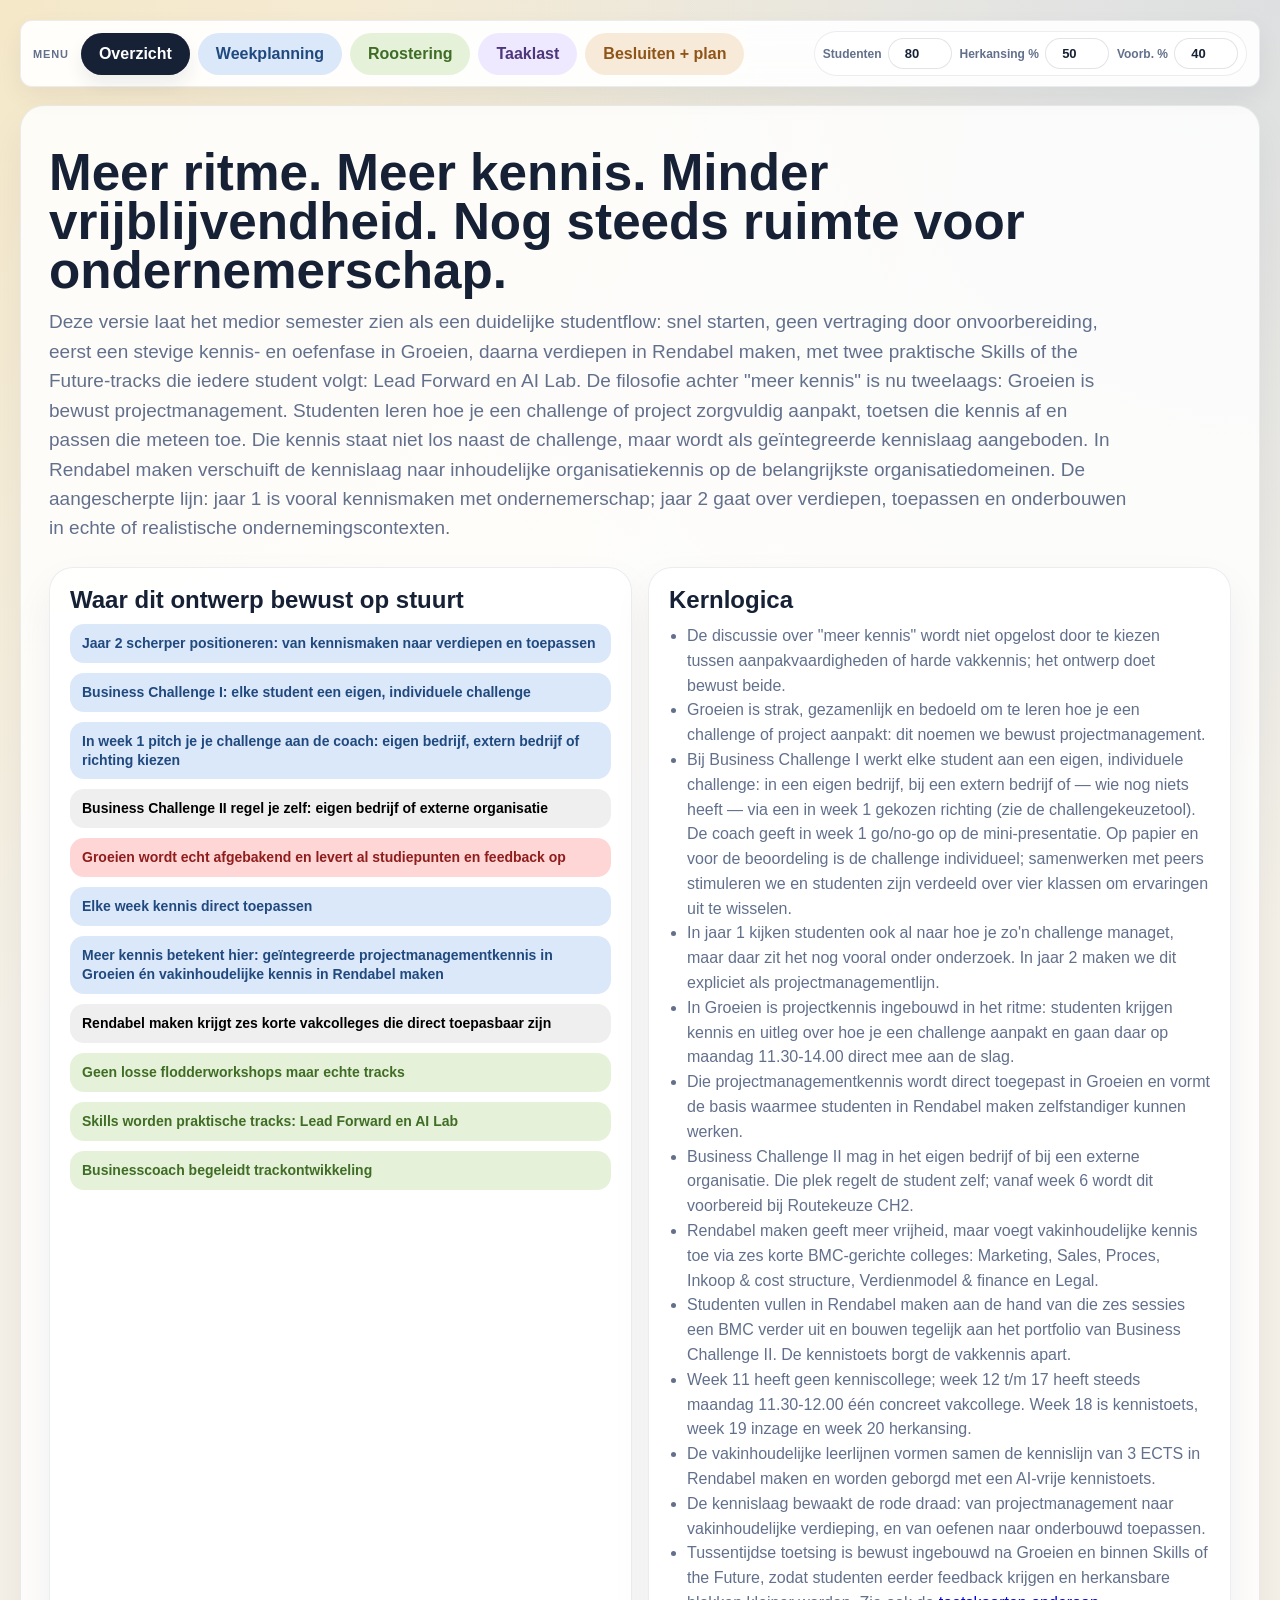
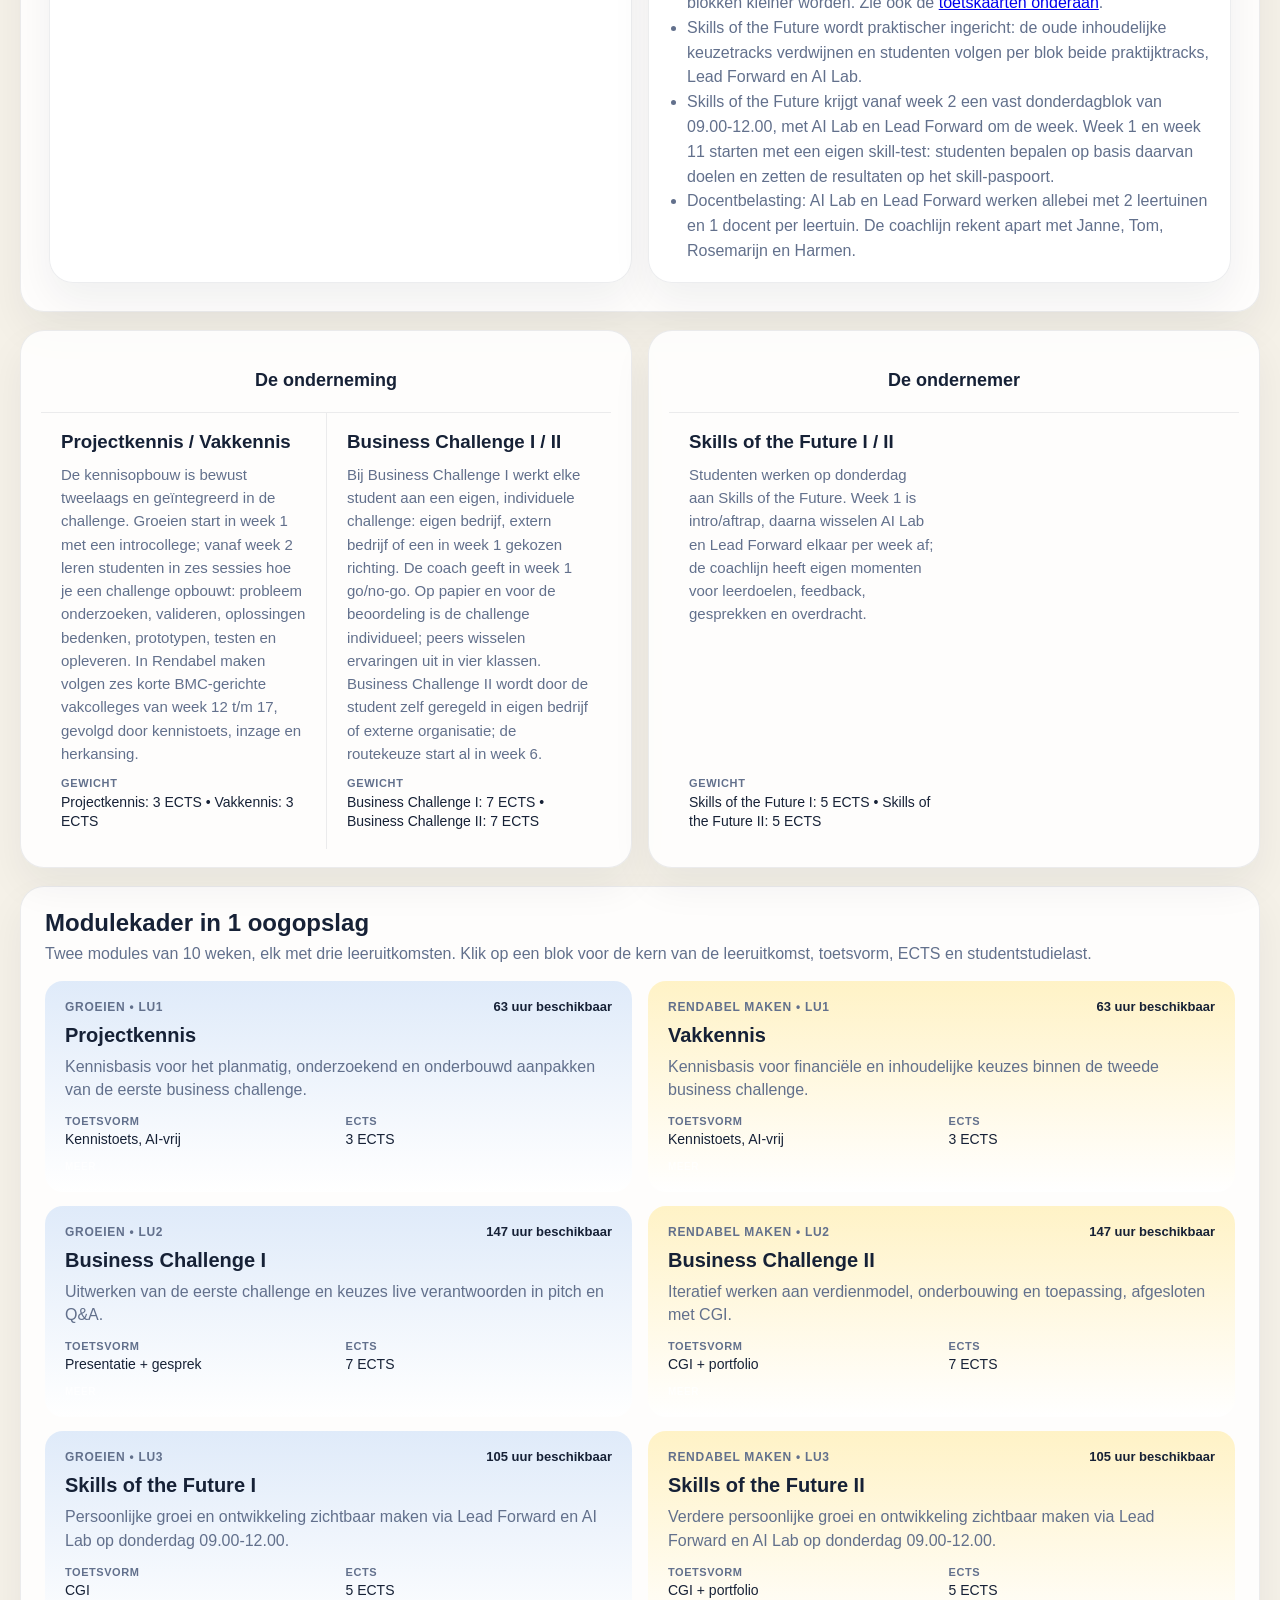
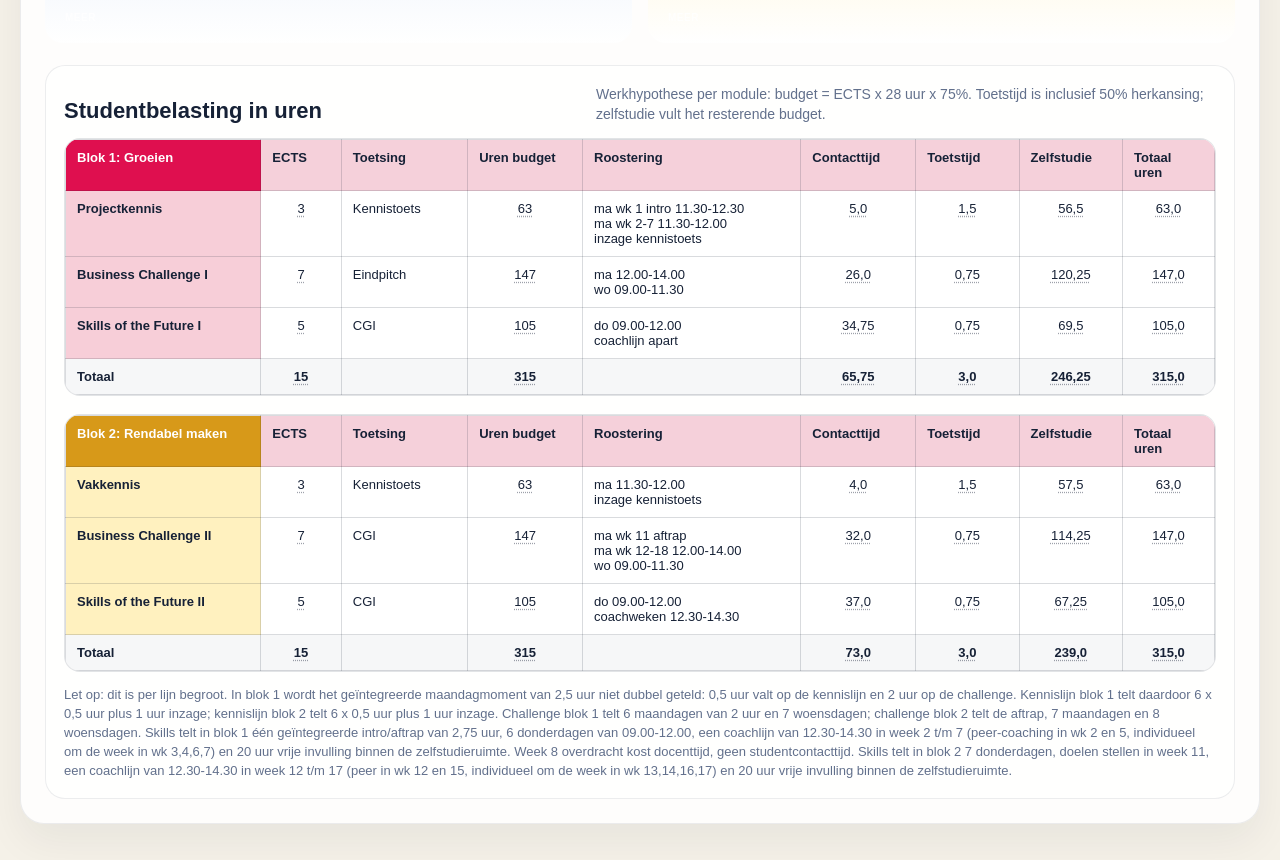
==== commit d21529e4: "update" ====
--- a/docs/besluiten/index.html
+++ b/docs/besluiten/index.html
@@ -1690,6 +1690,16 @@
       .calendar-event.yellow {
         border-left-color: #b6901e;
         background: rgba(255, 241, 191, 0.62);
+      }
+
+      .calendar-event.red {
+        border-left-color: #c6002a;
+        background: rgba(255, 221, 224, 0.66);
+      }
+
+      .calendar-event.orange {
+        border-left-color: #d2691e;
+        background: rgba(255, 233, 209, 0.66);
       }
 
       .schedule-time {
@@ -2284,8 +2294,8 @@
             <h2>Waar dit ontwerp bewust op stuurt</h2>
             <div class="chips">
               <button class="chip blue lane-link" type="button" data-lane-target="lane-bc-challenge" data-open-block="block-bc-challenge-start">Jaar 2 scherper positioneren: van kennismaken naar verdiepen en toepassen</button>
-              <button class="chip blue lane-link" type="button" data-lane-target="lane-bc-challenge" data-open-block="block-bc-challenge-start">Business Challenge I start standaard met een casus in groepjes van vier</button>
-              <button class="chip blue lane-link" type="button" data-lane-target="lane-bc-progress" data-open-block="block-bc-progress-b1">Uitzondering in week 1: eigen bedrijf of extern bedrijf pitchen aan de coach</button>
+              <button class="chip blue lane-link" type="button" data-lane-target="lane-bc-challenge" data-open-block="block-bc-challenge-start">Business Challenge I: elke student een eigen, individuele challenge</button>
+              <button class="chip blue lane-link" type="button" data-lane-target="lane-bc-progress" data-open-block="block-bc-progress-b1">In week 1 pitch je je challenge aan de coach: eigen bedrijf, extern bedrijf of richting kiezen</button>
               <button class="chip yellow lane-link" type="button" data-lane-target="lane-bc-progress" data-open-block="block-bc-routechoice-b1">Business Challenge II regel je zelf: eigen bedrijf of externe organisatie</button>
               <button class="chip red lane-link" type="button" data-lane-target="lane-bc-knowledge" data-open-block="block-bc-knowledge-test">Groeien wordt echt afgebakend en levert al studiepunten en feedback op</button>
               <button class="chip blue lane-link" type="button" data-lane-target="lane-bc-challenge" data-open-block="block-bc-challenge-start">Elke week kennis direct toepassen</button>
@@ -2301,7 +2311,7 @@
             <ul class="mini-list">
               <li>De discussie over "meer kennis" wordt niet opgelost door te kiezen tussen aanpakvaardigheden of harde vakkennis; het ontwerp doet bewust beide.</li>
               <li>Groeien is strak, gezamenlijk en bedoeld om te leren hoe je een challenge of project aanpakt: dit noemen we bewust projectmanagement.</li>
-              <li>Business Challenge I start standaard met een zo echt mogelijke casus in groepjes van vier studenten. Alleen studenten met een sterke challenge in eigen bedrijf of bij een extern bedrijf kunnen in week 1 een uitzondering pitchen aan hun coach.</li>
+              <li>Bij Business Challenge I werkt elke student aan een eigen, individuele challenge: in een eigen bedrijf, bij een extern bedrijf of — wie nog niets heeft — via een in week 1 gekozen richting (zie de challengekeuzetool). De coach geeft in week 1 go/no-go op de mini-presentatie. Op papier en voor de beoordeling is de challenge individueel; samenwerken met peers stimuleren we en studenten zijn verdeeld over vier klassen om ervaringen uit te wisselen.</li>
               <li>In jaar 1 kijken studenten ook al naar hoe je zo'n challenge managet, maar daar zit het nog vooral onder onderzoek. In jaar 2 maken we dit expliciet als projectmanagementlijn.</li>
               <li>In Groeien is projectkennis ingebouwd in het ritme: studenten krijgen kennis en uitleg over hoe je een challenge aanpakt en gaan daar op maandag 11.30-14.00 direct mee aan de slag.</li>
               <li>Die projectmanagementkennis wordt direct toegepast in Groeien en vormt de basis waarmee studenten in Rendabel maken zelfstandiger kunnen werken.</li>
@@ -2334,7 +2344,7 @@
             </div>
             <div class="summary-subcard">
               <h3>Business Challenge I / II</h3>
-              <p class="lead" style="font-size: 15px">Business Challenge I start standaard met een casus in groepjes van vier. Alleen na akkoord van de coach kan een student in week 1 met een eigen of externe challenge werken. Business Challenge II wordt door de student zelf geregeld in eigen bedrijf of externe organisatie; de routekeuze start al in week 6.</p>
+              <p class="lead" style="font-size: 15px">Bij Business Challenge I werkt elke student aan een eigen, individuele challenge: eigen bedrijf, extern bedrijf of een in week 1 gekozen richting. De coach geeft in week 1 go/no-go. Op papier en voor de beoordeling is de challenge individueel; peers wisselen ervaringen uit in vier klassen. Business Challenge II wordt door de student zelf geregeld in eigen bedrijf of externe organisatie; de routekeuze start al in week 6.</p>
               <div class="summary-meta">
                 <span class="summary-meta-label">Gewicht</span>
                 <span class="summary-meta-value">Business Challenge I: 7 ECTS • Business Challenge II: 7 ECTS</span>
@@ -2706,7 +2716,7 @@
                 <span>P1: Projectkennis • P2: Vakkennis</span>
               </div>
             </div>
-            <article id="block-bc-knowledge-intro" class="block blue clickable" style="grid-column: 3; grid-row: 3" data-detail="Introcollege in week 1. Nog niet de inhoudelijke sessie Klant- en probleemonderzoek, maar eerst gezamenlijk scherp krijgen wat we in Groeien gaan doen: wat is Business Challenge I, hoe werkt de casus, wanneer kun je met een eigen of externe challenge werken, wat verwachten we qua projectkennis, en hoe lopen kennistoets, challenge, voortgang en eindpitch samen? Dit college duurt 1 uur en wordt gedragen door Eric, Ronald, Ramon en Miriam."><h3>Intro Groeien</h3><p>ma 11:30-12:30</p></article>
+            <article id="block-bc-knowledge-intro" class="block blue clickable" style="grid-column: 3; grid-row: 3" data-detail="Week 1 start met een plenaire semester-aftrap van 09.00-12.00. Daarna, 12.00-14.00, gaan studenten met hun klas uiteen bij Challenge en Kennis (De Onderneming): eerst gezamenlijk scherp krijgen wat Business Challenge I is, hoe je je eigen individuele challenge kiest (eigen bedrijf, extern bedrijf of een richting kiezen), wat we qua projectkennis verwachten, en hoe kennistoets, challenge, voortgang en eindpitch samenlopen. Hier wordt de challenge ook wel of niet goedgekeurd (eisen: zie de challengekeuzetool). Gedragen door Eric, Ronald, Ramon en Miriam. Het detailrooster van week 1 staat op de Roostering-pagina."><h3>Intro Groeien</h3><p>ma 12:00-14:00</p></article>
             <article class="block blue clickable retired-track" style="grid-row: 3" data-detail="Hier wordt de basis gelegd voor Groeien als projectmanagementlijn: onderzoeksmethodes, aanwezigheid en de voorbereiding op het plan van aanpak. Studenten zonder eigen onderneming kunnen hier veilig starten via een case-bedrijf of goed extern bedrijf; de Business Challenge-coach kijkt mee hoe dit past bij challenge, persoonlijke ontwikkeling en ondernemerscontext."><h3>Projectmanagement</h3><p>basis + PvA Groeien</p></article>
             <article class="block blue clickable retired-track" style="grid-row: 3" data-detail="Week waarin studenten leren hoe ze field research, interviewen, klantvalidatie en marktonderzoek inzetten om de challenge scherper en bruikbaarder te maken. Aanscherping vanuit CuCo: expliciet aandacht voor validiteit, betrouwbaarheid, bronnen wegen, eenvoudige kwantitatieve data-analyse en het controleren van AI-output als die in onderzoek of voorbereiding is gebruikt."><h3>Field research</h3><p>interviewen, validatie</p></article>
             <article class="block blue clickable retired-track" style="grid-row: 3" data-detail="Uitleg over de linkerkant en rechterkant van SBMC, zodat studenten snappen in welke logica hun challenge zich beweegt. Dit is ook een inhoudelijke knip tussen jaar 1 en jaar 2: niet alleen het model herkennen, maar gericht kunnen kiezen waar de verdieping zit."><h3>SBMC</h3><p>links of rechts</p></article>
@@ -2725,7 +2735,7 @@
             <article id="block-bc-knowledge-insight-b2" class="block blue clickable" style="grid-column: 21; grid-row: 3" data-detail="Verplichte inzage in week 19 na de kennistoets van Rendabel maken. Studenten krijgen zicht op wat voldoende is en wat richting herstel nog moet worden aangescherpt."><h3>Inzage</h3><p>verplicht na kennistoets</p></article>
             <article id="block-bc-knowledge-her-b2" class="block red clickable" style="grid-column: 22; grid-row: 3" data-detail="Herkansing in week 20 voor de kennistoets van Rendabel maken. Dit is het herstelmoment voor de AI-vrije kennistoets binnen de vakinhoudelijke kennislaag."><h3>Herkansing</h3><p>kennistoets</p></article>
 
-            <div id="lane-bc-challenge" class="lane-title blue has-group group-continue" style="grid-row: 4 / span 2" data-drawer-label="Business Challenge I / II" data-drawer-title="Business Challenge I en II" data-drawer-subtitle="Eerst leren en oefenen in een casus, daarna zelfstandig verdiepen en rendabel maken." data-drawer-body="Business Challenge I start standaard met een zo echt mogelijke casus in groepjes van vier studenten. Alleen studenten met een goede challenge in eigen bedrijf of bij een extern bedrijf kunnen in week 1 tijdens Voortgang challenge een uitzondering pitchen aan de coach; de coach geeft wel of geen akkoord. P2: Rendabel maken bevat Business Challenge II. Die mag in het eigen bedrijf of bij een externe organisatie, maar de student regelt die plek zelf. De routekeuze start daarom al in week 6. De maandag combineert kennis en toepassing: studenten krijgen uitleg over de aanpak en gaan die in hetzelfde blok direct uitvoeren.">
+            <div id="lane-bc-challenge" class="lane-title blue has-group group-continue" style="grid-row: 4 / span 2" data-drawer-label="Business Challenge I / II" data-drawer-title="Business Challenge I en II" data-drawer-subtitle="Een eigen individuele challenge in Groeien, daarna zelfstandig verdiepen en rendabel maken." data-drawer-body="Bij Business Challenge I werkt elke student aan een eigen, individuele challenge: in een eigen bedrijf, bij een extern bedrijf of via een in week 1 gekozen richting (zie de challengekeuzetool). In week 1 pitch je je challenge tijdens Voortgang challenge; de coach geeft go/no-go. Op papier en voor de beoordeling is de challenge individueel; samenwerken met peers stimuleren we en studenten wisselen ervaringen uit in vier klassen. P2: Rendabel maken bevat Business Challenge II. Die mag in het eigen bedrijf of bij een externe organisatie, maar de student regelt die plek zelf. De routekeuze start daarom al in week 6. De maandag combineert kennis en toepassing: studenten krijgen uitleg over de aanpak en gaan die in hetzelfde blok direct uitvoeren.">
               <div class="lane-group-rail continue" aria-hidden="true">De onderneming</div>
               <div class="lane-content">
                 <div class="lane-top">
@@ -2734,13 +2744,13 @@
                 <span>Maandag toepassen + woensdag voortgang</span>
               </div>
             </div>
-            <article id="block-bc-challenge-start" class="block blue clickable" style="grid-column: 4; grid-row: 3 / span 2" data-detail="Sessie 1 – Klant- en probleemonderzoek. Studenten leren om niet te snel in oplossingen te denken, maar eerst de aanleiding, context, aannames en stakeholders scherp te krijgen. Ze onderzoeken of het probleem actueel en urgent is en hoe het past bij de linkerkant van het SBMC. Business Challenge I start standaard met een casus in groepjes van vier. Alleen als een student in week 1 tijdens Voortgang challenge een sterke eigen of externe challenge pitcht en de coach akkoord geeft, mag die student daarvan afwijken. Maandag 11.30-14.00 is kennis en toepassen in één blok: uitleg krijgen en meteen doen."><h3>Klant- en probleemonderzoek</h3><p>ma 11:30-14:00</p></article>
+            <article id="block-bc-challenge-start" class="block blue clickable" style="grid-column: 4; grid-row: 3 / span 2" data-detail="Sessie 1 – Klant- en probleemonderzoek. Studenten leren om niet te snel in oplossingen te denken, maar eerst de aanleiding, context, aannames en stakeholders scherp te krijgen. Ze onderzoeken of het probleem actueel en urgent is en hoe het past bij de linkerkant van het SBMC. Elke student werkt aan een eigen, individuele challenge: eigen bedrijf, extern bedrijf of een in week 1 gekozen richting. In week 1 pitch je je challenge tijdens Voortgang challenge en geeft de coach go/no-go. Maandag 11.30-14.00 is kennis en toepassen in één blok: uitleg krijgen en meteen doen."><h3>Klant- en probleemonderzoek</h3><p>ma 11:30-14:00</p></article>
             <article class="block blue clickable" style="grid-column: 5; grid-row: 3 / span 2" data-detail="Sessie 2 – Probleem in kaart brengen. Studenten valideren hun probleemdefinitie bij de opdrachtgever en onderzoeken oorzaken en gevolgen vanuit klant, bedrijf en omgeving. Welke data ondersteunt de analyse? Welke informatie ontbreekt? Herkent de opdrachtgever zich in de definitie? Resultaat: een gevalideerde, onderbouwde probleemanalyse."><h3>Probleem<br>in kaart</h3><p>ma 11:30-14:00</p><span class="badge deadline">PvA Groeien</span></article>
             <article class="block blue clickable" style="grid-column: 6; grid-row: 3 / span 2" data-detail="Sessie 3 – Oplossingen bedenken. Studenten vertalen onderzoeksinzichten naar mogelijke oplossingen die aansluiten bij de waardepropositie. Ze werken met meerdere alternatieven, visualiseren hun ideeën en beoordelen haalbaarheid op korte en lange termijn."><h3>Oplossingen bedenken</h3><p>ma 11:30-14:00</p></article>
             <article class="block blue clickable" style="grid-column: 7; grid-row: 3 / span 2" data-detail="Sessie 4 – Prototype & actieonderzoek. Studenten formuleren een toetsbare hypothese en bouwen een klein, haalbaar prototype of test. Ze bepalen hoe zij resultaten meten, hoe eindgebruikers worden betrokken en welke risico's aan het experiment kleven. Peerfeedback helpt de aanpak te verbeteren voordat de test wordt uitgevoerd."><h3>Prototype &amp; actieonderzoek</h3><p>ma 11:30-14:00</p></article>
             <article class="block blue clickable" style="grid-column: 8; grid-row: 3 / span 2" data-detail="Sessie 5 – Testen, feedback verwerken & uitwerken. Studenten brengen in beeld wat zij hebben getest, wat de resultaten zeggen en welke aannames bevestigd of ontkracht zijn. Feedback wordt vertaald naar onderzoeksrapport en businesscase, onderbouwd met bewijs zoals data, interviews en observaties. Studenten kiezen bewust welke feedback zij wel en niet verwerken."><h3>Testen &amp; uitwerken</h3><p>ma 11:30-14:00</p></article>
-            <article class="block blue clickable" style="grid-column: 9; grid-row: 3 / span 2" data-detail="Sessie 6 – Opleveren & reflectie. Studenten overtuigen de opdrachtgever van de waarde van hun oplossing, met aandacht voor economische, sociale en ecologische waarde. Ze maken hun eindpresentatie relevant en impactvol en reflecteren individueel en als team: wat is geleerd, wat zou anders moeten en welke persoonlijke vaardigheden zijn ontwikkeld?"><h3>Opleveren &amp; reflectie</h3><p>ma 11:30-14:00</p></article>
-            <article class="block blue clickable retired-track" style="grid-row: 4" data-detail="Vervallen extra maandagblok. Week 7 is nu de zesde inhoudelijke sessie; kennistoets staat in week 8 en routekeuze gebeurt op woensdag."><h3>Kennis + challengegroep</h3><p>ma 11:30-14:00</p></article>
+            <article class="block blue clickable" style="grid-column: 9; grid-row: 3 / span 2" data-detail="Sessie 6 – Opleveren & reflectie. Studenten overtuigen de opdrachtgever van de waarde van hun oplossing, met aandacht voor economische, sociale en ecologische waarde. Ze maken hun eindpresentatie relevant en impactvol en reflecteren individueel en met hun peers: wat is geleerd, wat zou anders moeten en welke persoonlijke vaardigheden zijn ontwikkeld?"><h3>Opleveren &amp; reflectie</h3><p>ma 11:30-14:00</p></article>
+            <article class="block blue clickable retired-track" style="grid-row: 4" data-detail="Vervallen extra maandagblok. Week 7 is nu de zesde inhoudelijke sessie; kennistoets staat in week 8 en routekeuze gebeurt op woensdag."><h3>Kennis + challenge</h3><p>ma 11:30-14:00</p></article>
             <article id="block-bc-challenge-endpitch" class="block red clickable" style="grid-column: 11; grid-row: 4 / span 2" data-detail="Aan het einde van Groeien laten studenten zien wat de challenge heeft opgeleverd. De challenge zelf krijgt 7 ECTS in Groeien; de projectmanagementkennis ernaast is als kennislijn van 3 ECTS apart herkenbaar."><h3>Eindpitch</h3><p>Groeien</p></article>
             <article class="block red clickable" style="grid-column: 12; grid-row: 4 / span 2" data-detail="Herstelmoment in week 10 voor de eindpitch of de afronding van Groeien."><h3>Herkansing</h3><p>pitch / afronding</p></article>
             <article class="block yellow clickable" style="grid-column: 13 / span 1; grid-row: 4" data-detail="Week 11 markeert de gezamenlijke aftrap van Rendabel maken. Business Challenge II mag in het eigen bedrijf of bij een externe organisatie, maar de student regelt die plek zelf. Die keuze is vanaf week 6 voorbereid bij Routekeuze CH2. Het PvA moet deze week worden ingeleverd en studenten starten met het portfolio- en BMC-spoor."><h3>Aftrap Rendabel maken</h3><p>ma 12:00-14:00</p><span class="badge deadline">PvA Rendabel maken</span></article>
@@ -2754,7 +2764,7 @@
             <article class="block red clickable" style="grid-column: 21 / span 1; grid-row: 4 / span 2" data-detail="CGI kans 1 voor Rendabel maken vindt plaats in week 19. Hier worden de 7 ECTS voor Rendabel maken toegekend. Het portfolio uit week 18 is daarbij randvoorwaardelijk."><h3>CGI</h3><p>kans 1</p><span class="badge">7 ECTS</span></article>
             <article class="block red clickable" style="grid-column: 22 / span 1; grid-row: 4 / span 2" data-detail="Laatste afronding van Rendabel maken via CGI HER in week 20. Ook hier worden de 7 ECTS voor Rendabel maken bepaald; het portfolio blijft randvoorwaardelijk."><h3>CGI HER</h3><p>afronding</p></article>
 
-            <div id="lane-bc-progress" class="lane-title blue has-group group-continue" style="grid-row: 5; display: none" data-drawer-label="Business Challenge I / II" data-drawer-title="Woensdag: voortgang in Business Challenge I en II" data-drawer-subtitle="Voortgangsgesprek in coachgroepen binnen Business Challenge I en II." data-drawer-body="Deze rij maakt de woensdag expliciet zichtbaar als onderdeel van Business Challenge I en II. Woensdag is geen extra kennissessie, maar een voortgangsgesprek: waar loop jij vast, waarom doe je wat je doet, welke keuze moet je nu maken? In week 1 kan een student hier een uitzondering pitchen om Business Challenge I niet in de casus maar in een eigen bedrijf of externe organisatie te doen. In week 6 en 7 verschuift de aandacht naar Business Challenge II: die plek regelt de student zelf, in eigen bedrijf of externe organisatie.">
+            <div id="lane-bc-progress" class="lane-title blue has-group group-continue" style="grid-row: 5; display: none" data-drawer-label="Business Challenge I / II" data-drawer-title="Woensdag: voortgang in Business Challenge I en II" data-drawer-subtitle="Voortgangsgesprek in coachgroepen binnen Business Challenge I en II." data-drawer-body="Deze rij maakt de woensdag expliciet zichtbaar als onderdeel van Business Challenge I en II. Woensdag is geen extra kennissessie, maar een voortgangsgesprek: waar loop jij vast, waarom doe je wat je doet, welke keuze moet je nu maken? In week 1 pitch je hier je eigen individuele challenge — eigen bedrijf, extern bedrijf of een gekozen richting — en geeft de coach go/no-go. In week 6 en 7 verschuift de aandacht naar Business Challenge II: die plek regelt de student zelf, in eigen bedrijf of externe organisatie.">
               <div class="lane-group-rail continue" aria-hidden="true">De onderneming</div>
               <div class="lane-content">
                 <div class="lane-top">
@@ -2763,7 +2773,7 @@
                 <span>Woensdag: voortgang, feedback en routekeuze</span>
               </div>
             </div>
-            <article id="block-bc-progress-b1" class="block blue clickable" style="grid-column: 3 / span 5; grid-row: 5" data-detail="Woensdag 09.00-11.30 is in Groeien een voortgangsgesprek met de businesscoach in coachgroepen: waar loop jij met je challenge tegenaan, waarom maak je bepaalde keuzes, wat blokkeert, en wat is de volgende stap? In week 1 kan een student hier een uitzondering pitchen: alleen bij een sterke challenge in eigen bedrijf of bij een extern bedrijf kan de coach akkoord geven om af te wijken van de standaardcasus in groepjes van vier."><h3>Voortgang challenge</h3><p>wo 09:00-11:30</p><span class="badge">casus of akkoord coach</span></article>
+            <article id="block-bc-progress-b1" class="block blue clickable" style="grid-column: 3 / span 5; grid-row: 5" data-detail="Woensdag 09.00-11.30 is in Groeien een voortgangsgesprek met de businesscoach in coachgroepen: waar loop jij met je challenge tegenaan, waarom maak je bepaalde keuzes, wat blokkeert, en wat is de volgende stap? In week 1 pitch je hier je eigen individuele challenge (eigen bedrijf, extern bedrijf of een via de challengekeuzetool gekozen richting); de coach geeft go/no-go."><h3>Voortgang challenge</h3><p>wo 09:00-11:30</p><span class="badge">individuele challenge</span></article>
             <article id="block-bc-routechoice-b1" class="block blue clickable" style="grid-column: 8 / span 2; grid-row: 5" data-detail="In week 6 en 7 wordt de woensdagse voortgang gebruikt om Business Challenge II voor te bereiden. Die tweede challenge mag in het eigen bedrijf of bij een externe organisatie, maar de student moet die plek zelf regelen. Student en businesscoach kijken samen of de context stevig genoeg is en welke voorbereiding nodig is om in Rendabel maken echt te kunnen starten."><h3>Routekeuze CH2</h3><p>wo 09:00-11:30</p></article>
             <article id="block-bc-progress-b2" class="block yellow clickable" style="grid-column: 13 / span 8; grid-row: 5" data-detail="Woensdag 09.00-11.30 blijft in Rendabel maken een voortgangsgesprek naast de maandagse BMC- en challengewerksporen. De inzet en studiebelasting zijn gelijk, maar studenten werken in hun coachklas met een inhoudelijke focus. Eén lijn richt zich op de linkerkant van het BMC: proces, inkoop en kosten. De andere lijn richt zich op de rechterkant van het BMC: marketing, saleskanalen en inkomsten. In beide lijnen gaat het om voortgang, onderbouwing, portfolio-opbouw en voorbereiding richting CGI."><h3>Voortgang challenge</h3><p>week 11 t/m 18 • wo 09:00-11:30</p><div class="split-lines"><div class="split-line"><strong>Focus linkerkant BMC</strong><em>proces, inkoop, kosten</em></div><div class="split-line"><strong>Focus rechterkant BMC</strong><em>marketing, saleskanalen, inkomsten</em></div></div></article>
 
@@ -2776,9 +2786,9 @@
                 <span>AI Lab en Lead Forward wisselen elkaar af</span>
               </div>
             </div>
-            <article id="block-skills-intro" class="block green compact clickable skills-coach-row" style="grid-column: 3; grid-row: 6 / span 3" data-detail="Week 1 is één geïntegreerde start van Skills of the Future. Eerst 45 minuten plenair in een hoorcollegezaal met Janne, Tom, Rosemarijn en Harmen. Studenten doen een eigen skill-test en gebruiken de uitkomst om persoonlijke doelen te bepalen. De resultaten komen op het skill-paspoort. Daarna 2 uur uiteen in 4 aparte lokalen, per coachgroep 1 docent. Eind week 1 leveren studenten hun leerdoelen / roadmap formatief in via Brightspace.">
-              <h3>Intro + aftrap coachlijn</h3>
-              <p>skill-test + doelen</p>
+            <article id="block-skills-intro" class="block green compact clickable skills-coach-row" style="grid-column: 3; grid-row: 6 / span 3" data-detail="Week 1, 14.00-16.00: studenten gaan met hun klas uiteen bij Skills of the Future (De Ondernemer) en bepalen hun doelen. Met Janne, Tom, Rosemarijn en Harmen, per coachgroep 1 docent in een eigen lokaal. Studenten doen een eigen skill-test en gebruiken de uitkomst om persoonlijke doelen te bepalen; de resultaten komen op het skill-paspoort. Eind week 1 leveren studenten hun leerdoelen / roadmap formatief in via Brightspace. Het detailrooster van week 1 staat op de Roostering-pagina.">
+              <h3>Skills: doelen bepalen</h3>
+              <p>ma 14:00-16:00</p>
               <span class="badge deadline">leerdoelen Brightspace</span>
             </article>
             <article class="block green compact clickable retired-track" style="grid-column: 4; grid-row: 7" data-detail="In week 2 stellen studenten persoonlijke groeidoelen, maken zij een scan op het skill-paspoort en verbinden ze die doelen aan Lead Forward, AI Lab en hun ondernemersontwikkeling. Dit loopt naast de start van beide praktijktracks.">
@@ -2945,7 +2955,7 @@
           <li>Kennistoetsen worden als multiplechoice/toetslokaalvariant verondersteld: afname en verwerking liggen niet bij de docenten. In de docentbelasting staat alleen 1 uur inzage/organisatie per betrokken docent.</li>
           <li>Rendabel maken rekent vakkennis en toepassen als één maandagregel in week 12 t/m 18, 11.30-14.00 met 4 docenten. Week 11 heeft geen kenniscollege; week 18 is kennistoets, week 19 inzage en week 20 herkansing.</li>
           <li>Skills of the Future werkt met een vast donderdagblok van 09.00-12.00 waarin AI Lab en Lead Forward elkaar afwisselen. In blok 1 loopt dit van week 2 t/m 7; week 8 heeft geen AI Lab of Lead Forward en is alleen voor overdracht richting CGI. In blok 1 is week 1 één geïntegreerde intro/aftrap met eigen skill-test, doelen bepalen, skill-paspoort en leerdoelen inleveren; in blok 2 gebeurt die skill-test opnieuw in week 11. In blok 2 komen de coachmomenten terug: peer-coaching in wk 12 en 15, individueel om de week in wk 13,14,16,17.</li>
-          <li>Business Challenge I: standaardcasus in groepjes van vier. Alleen met akkoord van de coach kan een student in week 1 met een eigen bedrijf of externe organisatie werken.</li>
+          <li>Business Challenge I: elke student een eigen, individuele challenge (eigen bedrijf, extern bedrijf of een in week 1 gekozen richting), met go/no-go van de coach in week 1.</li>
           <li>Business Challenge II: eigen bedrijf of externe organisatie is toegestaan, maar de student regelt dit zelf. De voorbereiding start bij Routekeuze CH2 in week 6 en 7.</li>
           <li>Skills-docentbelasting: AI Lab en Lead Forward werken met 2 leertuinen en 1 docent per leertuin. De coachlijn rekent daarnaast met aparte docenttijd voor aftrap, feedback, coachgesprekken en overdracht.</li>
           <li>In de blokkaarten zit daarnaast een vaste opslag voor modulecoördinatie: 20 uur per module.</li>
@@ -3004,10 +3014,59 @@
 
       <section id="roostering-section" class="panel assessments-panel page-surface" data-page="roostering" hidden>
         <h2>Globale weekplanning roostering en lokalen</h2>
-        <p class="taskload-intro">Werkritme voor reguliere onderwijsweken. Toetsen, herkansingen en incidentele afrondingsmomenten zijn hier bewust niet meegenomen.</p>
+        <p class="taskload-intro">Werkritme voor reguliere onderwijsweken. Week 1 is een bijzondere aftrapweek en staat als apart blok bovenaan. Toetsen, herkansingen en incidentele afrondingsmomenten zijn hier bewust niet meegenomen.</p>
         <div class="schedule-agenda">
           <article class="schedule-block">
-            <h3>Blok 1: week 1 t/m 10</h3>
+            <h3>Week 1: aftrap (bijzondere week)</h3>
+            <div class="calendar-grid" aria-label="Roostering week 1">
+              <div class="calendar-head" style="grid-column: 1; grid-row: 1" aria-hidden="true"></div>
+              <div class="calendar-head" style="grid-column: 2; grid-row: 1">Maandag</div>
+              <div class="calendar-head" style="grid-column: 3; grid-row: 1">Dinsdag</div>
+              <div class="calendar-head" style="grid-column: 4; grid-row: 1">Woensdag</div>
+              <div class="calendar-head" style="grid-column: 5; grid-row: 1">Donderdag 3 sep</div>
+              <div class="calendar-time" style="grid-column: 1; grid-row: 2">09.00</div>
+              <div class="calendar-time" style="grid-column: 1; grid-row: 3"></div>
+              <div class="calendar-time" style="grid-column: 1; grid-row: 4">10.00</div>
+              <div class="calendar-time" style="grid-column: 1; grid-row: 5"></div>
+              <div class="calendar-time" style="grid-column: 1; grid-row: 6">11.00</div>
+              <div class="calendar-time" style="grid-column: 1; grid-row: 7"></div>
+              <div class="calendar-time" style="grid-column: 1; grid-row: 8">12.00</div>
+              <div class="calendar-time" style="grid-column: 1; grid-row: 9"></div>
+              <div class="calendar-time" style="grid-column: 1; grid-row: 10">13.00</div>
+              <div class="calendar-time" style="grid-column: 1; grid-row: 11"></div>
+              <div class="calendar-time" style="grid-column: 1; grid-row: 12">14.00</div>
+              <div class="calendar-time" style="grid-column: 1; grid-row: 13"></div>
+              <div class="calendar-time" style="grid-column: 1; grid-row: 14">15.00</div>
+              <div class="calendar-time" style="grid-column: 1; grid-row: 15"></div>
+              <div class="calendar-time" style="grid-column: 1; grid-row: 16">16.00</div>
+              <div class="calendar-time" style="grid-column: 1; grid-row: 17"></div>
+              <div class="calendar-event red" style="grid-column: 2; grid-row: 2 / 8">
+                <span class="schedule-time">09.00-12.00</span>
+                <h4>Aftrap semester</h4>
+                <p>Plenaire aftrap van circa 1,5 uur waarin we het hele semester uitleggen.</p>
+              </div>
+              <div class="calendar-event blue" style="grid-column: 2; grid-row: 8 / 12">
+                <span class="schedule-time">12.00-14.00</span>
+                <h4>Challenge &amp; Kennis — De Onderneming</h4>
+                <p>Studenten gaan uiteen met hun klas. Hier wordt hun challenge wel of niet goedgekeurd (eisen: zie de <a href="../challengekeuze/">challengekeuzetool</a>).</p>
+              </div>
+              <div class="calendar-event green" style="grid-column: 2; grid-row: 12 / 16">
+                <span class="schedule-time">14.00-16.00</span>
+                <h4>Skills of the Future — De Ondernemer</h4>
+                <p>Studenten gaan uiteen met hun klas en bepalen hun doelen.</p>
+              </div>
+              <div class="calendar-event blue" style="grid-column: 5; grid-row: 2 / 8">
+                <span class="schedule-time">Ochtend</span>
+                <h4>Externe locatie bij opdrachtgever</h4>
+              </div>
+              <div class="calendar-event orange" style="grid-column: 5; grid-row: 10 / 16">
+                <span class="schedule-time">Middag</span>
+                <h4>FUN-activiteit</h4>
+              </div>
+            </div>
+          </article>
+          <article class="schedule-block">
+            <h3>Blok 1: reguliere weken (week 2 t/m 7)</h3>
             <div class="calendar-grid" aria-label="Roostering blok 1">
               <div class="calendar-head" style="grid-column: 1; grid-row: 1" aria-hidden="true"></div>
               <div class="calendar-head" style="grid-column: 2; grid-row: 1">Maandag</div>
@@ -3033,7 +3092,7 @@
               <div class="calendar-event blue" style="grid-column: 2; grid-row: 7 / 12">
                 <span class="schedule-time">11.30-14.00</span>
                 <h4>Projectkennis &amp; toepassen op Business Challenge I</h4>
-                <p>Week 1: introcollege 11.30-12.30 met Eric, Ronald, Ramon en Miriam. Week 2 t/m 7: twee leertuinen werken tegelijk aan de zes sessies en passen die direct toe.</p>
+                <p>Week 2 t/m 7: twee leertuinen werken tegelijk aan de zes sessies en passen die direct toe. De aftrap in week 1 staat in het aparte weekblok bovenaan.</p>
                 <div class="schedule-meta">
                   <span>11.30-14.00: 2 leertuinen</span>
                   <span>2 docenten per leertuin</span>
@@ -3043,7 +3102,7 @@
               <div class="calendar-event blue" style="grid-column: 4; grid-row: 2 / 7">
                 <span class="schedule-time">09.00-11.30</span>
                 <h4>Voortgangscoaching Business Challenge</h4>
-                <p>Individueler voortgangsgesprek. In week 1 eventueel uitzondering pitchen; in week 6-7 Business Challenge II voorbereiden.</p>
+                <p>Individueler voortgangsgesprek. In week 6-7 Business Challenge II voorbereiden. De uitzondering (eigen of extern bedrijf) pitch je in week 1, zie het aparte weekblok bovenaan.</p>
                 <div class="schedule-meta">
                   <span>09.00-11.30: 4 lokalen</span>
                   <span>1 docent per lokaal</span>
@@ -3052,7 +3111,7 @@
               <div class="calendar-event green" style="grid-column: 5; grid-row: 2 / 8">
                 <span class="schedule-time">09.00-12.00</span>
                 <h4>Lead Forward en AI Lab</h4>
-                <p>Week 2 t/m 7: Lead Forward en AI Lab wisselen elkaar om de week af. Week 1 is de geïntegreerde intro/aftrap coachlijn; week 8 heeft alleen de overdracht richting CGI.</p>
+                <p>Week 2 t/m 7: Lead Forward en AI Lab wisselen elkaar om de week af. Week 8 heeft alleen de overdracht richting CGI.</p>
                 <div class="schedule-meta">
                   <span>09.00-12.00: Lead Forward of AI Lab</span>
                   <span>2 leertuinen, 1 docent per leertuin</span>
@@ -3061,7 +3120,7 @@
               <div class="calendar-event green" style="grid-column: 5; grid-row: 9 / 13">
                 <span class="schedule-time">12.30-14.30</span>
                 <h4>Coachlijn Skills</h4>
-                <p>Week 1: 45 min hoorcollege + 2 uur coachgroepen. Week 3 t/m 5: coachgesprekken, circa 2 uur per docent per week. Week 2 feedback en week 8 overdracht vragen geen lokaal.</p>
+                <p>Week 3 t/m 5: coachgesprekken, circa 2 uur per docent per week. Week 2 feedback en week 8 overdracht vragen geen lokaal. De aftrap in week 1 staat in het aparte weekblok bovenaan.</p>
                 <div class="schedule-meta">
                   <span>12.30-14.30: 4 lokalen</span>
                   <span>1 docent per lokaal</span>
@@ -3070,7 +3129,7 @@
             </div>
           </article>
           <article class="schedule-block">
-            <h3>Blok 2: week 11 t/m 20</h3>
+            <h3>Blok 2: reguliere weken (week 11 t/m 17)</h3>
             <div class="calendar-grid" aria-label="Roostering blok 2">
               <div class="calendar-head" style="grid-column: 1; grid-row: 1" aria-hidden="true"></div>
               <div class="calendar-head" style="grid-column: 2; grid-row: 1">Maandag</div>
@@ -3197,7 +3256,7 @@
           <li>Onderzoek: kwalitatieve verdieping, eenvoudige kwantitatieve data-analyse, validiteit, betrouwbaarheid, bronnen wegen en validatie van AI-output.<span class="coverage-location">Terug te vinden in: Groeien LU1 Projectkennis, vooral klant- en probleemonderzoek, probleem in kaart brengen, prototype &amp; actieonderzoek en testen/feedback verwerken.</span></li>
           <li>AI: praktische AI-skills, zoals custom GPTs/Gems of vergelijkbare assistenten, agentische workflows, prompt-engineering, AI als onderzoeksinstrument en het verantwoord orkestreren van mens, AI en proces.<span class="coverage-location">Terug te vinden in: Skills of the Future via AI Lab; ook in Groeien bij validatie van AI-output in onderzoek.</span></li>
           <li>Digital: CRM-systemen toepassen, marketing automation-tools, datavisualisatie en online research-tools nog expliciet positioneren.<span class="coverage-location">Terug te vinden in: deels bij Marketing, Sales/CRM en bij AI/online research. Staat nog niet stevig genoeg als herkenbare digitale basis; zie kader hieronder.</span></li>
-          <li>Sales en klantcontact: professionele klantgesprekken, externe opdrachtgever, pitchen, Q&amp;A en verkoop/adviesgesprekken op hoger niveau dan jaar 1.<span class="coverage-location">Terug te vinden in: Rendabel maken, kennislaag week 13: Sales inclusief CRM; daarnaast in Groeien LU2 live pitch met Q&amp;A en in de challengelijn met casus, eigen bedrijf of extern bedrijf.</span></li>
+          <li>Sales en klantcontact: professionele klantgesprekken, externe opdrachtgever, pitchen, Q&amp;A en verkoop/adviesgesprekken op hoger niveau dan jaar 1.<span class="coverage-location">Terug te vinden in: Rendabel maken, kennislaag week 13: Sales inclusief CRM; daarnaast in Groeien LU2 live pitch met Q&amp;A en in de challengelijn met een individuele challenge in eigen bedrijf of bij een extern bedrijf.</span></li>
           <li>Samenwerken en communiceren: professioneel samenwerken met opdrachtgever, team en opdrachtgever managen, adviescommunicatie en live verantwoording.<span class="coverage-location">Terug te vinden in: Business Challenge-challengelijn met coachgroepen, live pitch/CGI, Lead Forward en voortgangsgesprekken binnen Skills of the Future.</span></li>
           <li>Adviesvaardigheden: klantpitch en CGI inzetten om keuzes op basis van onderzoek, verdienmodel en vakinhoud te onderbouwen.<span class="coverage-location">Terug te vinden in: Groeien LU2 Presentatie + gesprek, Rendabel maken LU2 CGI met portfolio, opleveren &amp; reflectie en de toetskaarten Challenge.</span></li>
           <li>Projectmanagement: sprintplanning, plan van aanpak, bijsturen, eigen bijdrage in team en opdrachtgevermanagement expliciet maken als jaar-2-verdieping.<span class="coverage-location">Terug te vinden in: Groeien LU1 Projectkennis via de zes sessies van probleemonderzoek tot opleveren &amp; reflectie, en Rendabel maken via portfolio/BMC-werkspoor.</span></li>
@@ -3377,11 +3436,21 @@
       }
 
       function updateRouteForPage(pageId) {
-        if (!window.history?.pushState) return;
+        // Hash-routing i.p.v. een pad: een hash (#roostering) overleeft herladen en
+        // delen op statische hosting (GitHub Pages). Een relatief pad als
+        // /overzicht/roostering bestaat daar niet als bestand en gaf daarom 404.
         try {
-          window.history.pushState({ pageId }, "", routeForPage(pageId));
+          if (pageId === "overview") {
+            if (window.location.hash && window.history?.replaceState) {
+              window.history.replaceState(null, "", window.location.pathname + window.location.search);
+            } else if (window.location.hash) {
+              window.location.hash = "";
+            }
+          } else if (window.location.hash !== "#" + pageId) {
+            window.location.hash = pageId;
+          }
         } catch (error) {
-          window.location.hash = pageId === "overview" ? "" : pageId;
+          /* routing is optioneel; de praatplaat werkt ook zonder */
         }
       }
 
@@ -3935,7 +4004,7 @@
           if (subtitle.includes("ma 11:30-14:00")) {
             return challengeIntegratedMondayWorkload(span);
           }
-          if (title.includes("start challenge 1") || title.includes("start groeien") || title.includes("2 uur aan de slag") || title.includes("coachgroep") || title.includes("kennis + challengegroep")) {
+          if (title.includes("start challenge 1") || title.includes("start groeien") || title.includes("2 uur aan de slag") || title.includes("coachgroep") || title.includes("kennis + challenge")) {
             return challengeIntegratedMondayWorkload();
           }
         }
@@ -4043,7 +4112,7 @@
         if (laneKey === "bc_knowledge" && (title.includes("learn-tracks") || title.includes("maatwerk"))) {
           return `Aanname in urenweergave: 4 parallelle kennisgroepen van 2 uur per week over ${weeks.length} weken.`;
         }
-        if (laneKey === "bc_challenge" && (title.includes("start challenge 1") || title.includes("start groeien") || title.includes("2 uur aan de slag") || title.includes("coachgroep") || title.includes("kennis + challengegroep"))) {
+        if (laneKey === "bc_challenge" && (title.includes("start challenge 1") || title.includes("start groeien") || title.includes("2 uur aan de slag") || title.includes("coachgroep") || title.includes("kennis + challenge"))) {
           return `Aanname in urenweergave: maandag 11.30-14.00 geïntegreerde kennis + toepassing in 2 leertuinen met ieder 2 docenten.`;
         }
         if (laneKey === "bc_challenge" && (title.includes("voortgang challenge") || title.includes("routekeuze ch2"))) {
@@ -4120,7 +4189,7 @@
 
         if (laneKey === "bc_challenge") {
           if (subtitle.includes("ma 11:30-14:00")) return COACH_COUNT;
-          if (title.includes("start groeien") || title.includes("2 uur aan de slag") || title.includes("coachgroep") || title.includes("kennis + challengegroep") || title.includes("aftrap rendabel maken") || title.includes("werken in sprints") || block.classList.contains("ch2-sprint-week") || title.includes("voortgang challenge") || title.includes("routekeuze ch2")) return COACH_COUNT;
+          if (title.includes("start groeien") || title.includes("2 uur aan de slag") || title.includes("coachgroep") || title.includes("kennis + challenge") || title.includes("aftrap rendabel maken") || title.includes("werken in sprints") || block.classList.contains("ch2-sprint-week") || title.includes("voortgang challenge") || title.includes("routekeuze ch2")) return COACH_COUNT;
           if (title.includes("eindpitch") || (title.includes("herkansing") && subtitle.includes("pitch")) || title.includes("cgi")) return ASSESSMENT_TEACHER_COUNT;
           if (title.includes("portfolio")) return 1;
         }
@@ -4205,7 +4274,7 @@
           if (title.includes("eindpitch")) return 0.5;
           if (title.includes("portfolio") && !block.classList.contains("ch2-sprint-week")) return 0;
           if (title.includes("voortgang challenge") || title.includes("routekeuze ch2")) return BC_PROGRESS_WEDNESDAY_HOURS * span;
-          if (title.includes("start groeien") || title.includes("2 uur aan de slag") || title.includes("coachgroep") || title.includes("kennis + challengegroep") || subtitle.includes("ma 11:30-14:00")) return BC_INTEGRATED_MONDAY_HOURS;
+          if (title.includes("start groeien") || title.includes("2 uur aan de slag") || title.includes("coachgroep") || title.includes("kennis + challenge") || subtitle.includes("ma 11:30-14:00")) return BC_INTEGRATED_MONDAY_HOURS;
           if (title.includes("aftrap rendabel maken")) return CHALLENGE_COACHING_HOURS;
           if (title.includes("werken in sprints") || block.classList.contains("ch2-sprint-week")) return CHALLENGE_COACHING_HOURS * span;
           return 0;
@@ -4335,8 +4404,8 @@
           if (title.includes("werken in sprints") || block.classList.contains("ch2-sprint-week")) return [];
           if (title.includes("voortgang challenge") || title.includes("routekeuze ch2")) return [];
           const isChallengeWork = title.includes("start groeien") || title.includes("coachgroep") || title.includes("aftrap rendabel maken") || title.includes("werken in sprints");
-          if (title.includes("kennis + challengegroep") || title.includes("start groeien")) return ["ma 11:30-14:00 kennis + toepassing"];
-          if (isChallengeWork) return ["ma 12:00-14:00 challengegroep"];
+          if (title.includes("kennis + challenge") || title.includes("start groeien")) return ["ma 11:30-14:00 kennis + toepassing"];
+          if (isChallengeWork) return ["ma 12:00-14:00 challengewerk"];
         }
 
         if (laneKey === "skills" && isActiveSkillsTrackBlock(title, subtitle, weeks)) {
